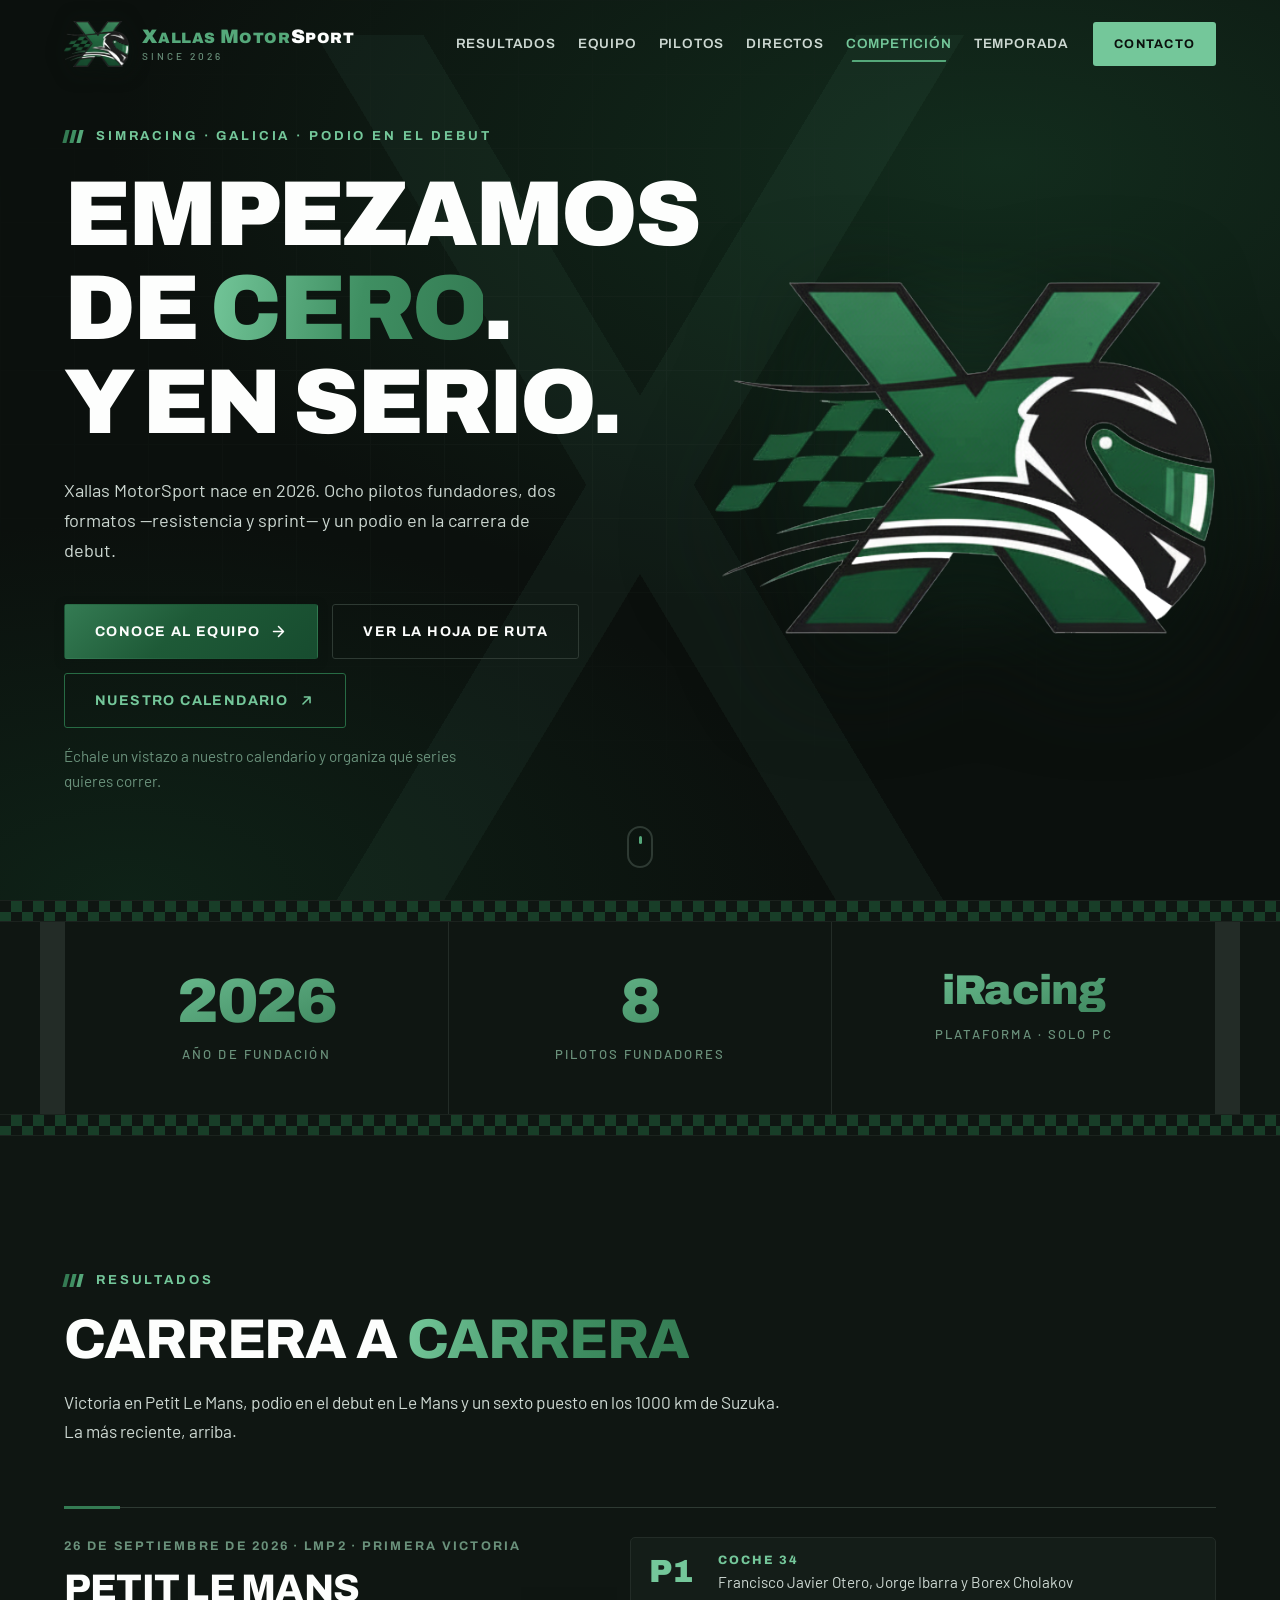
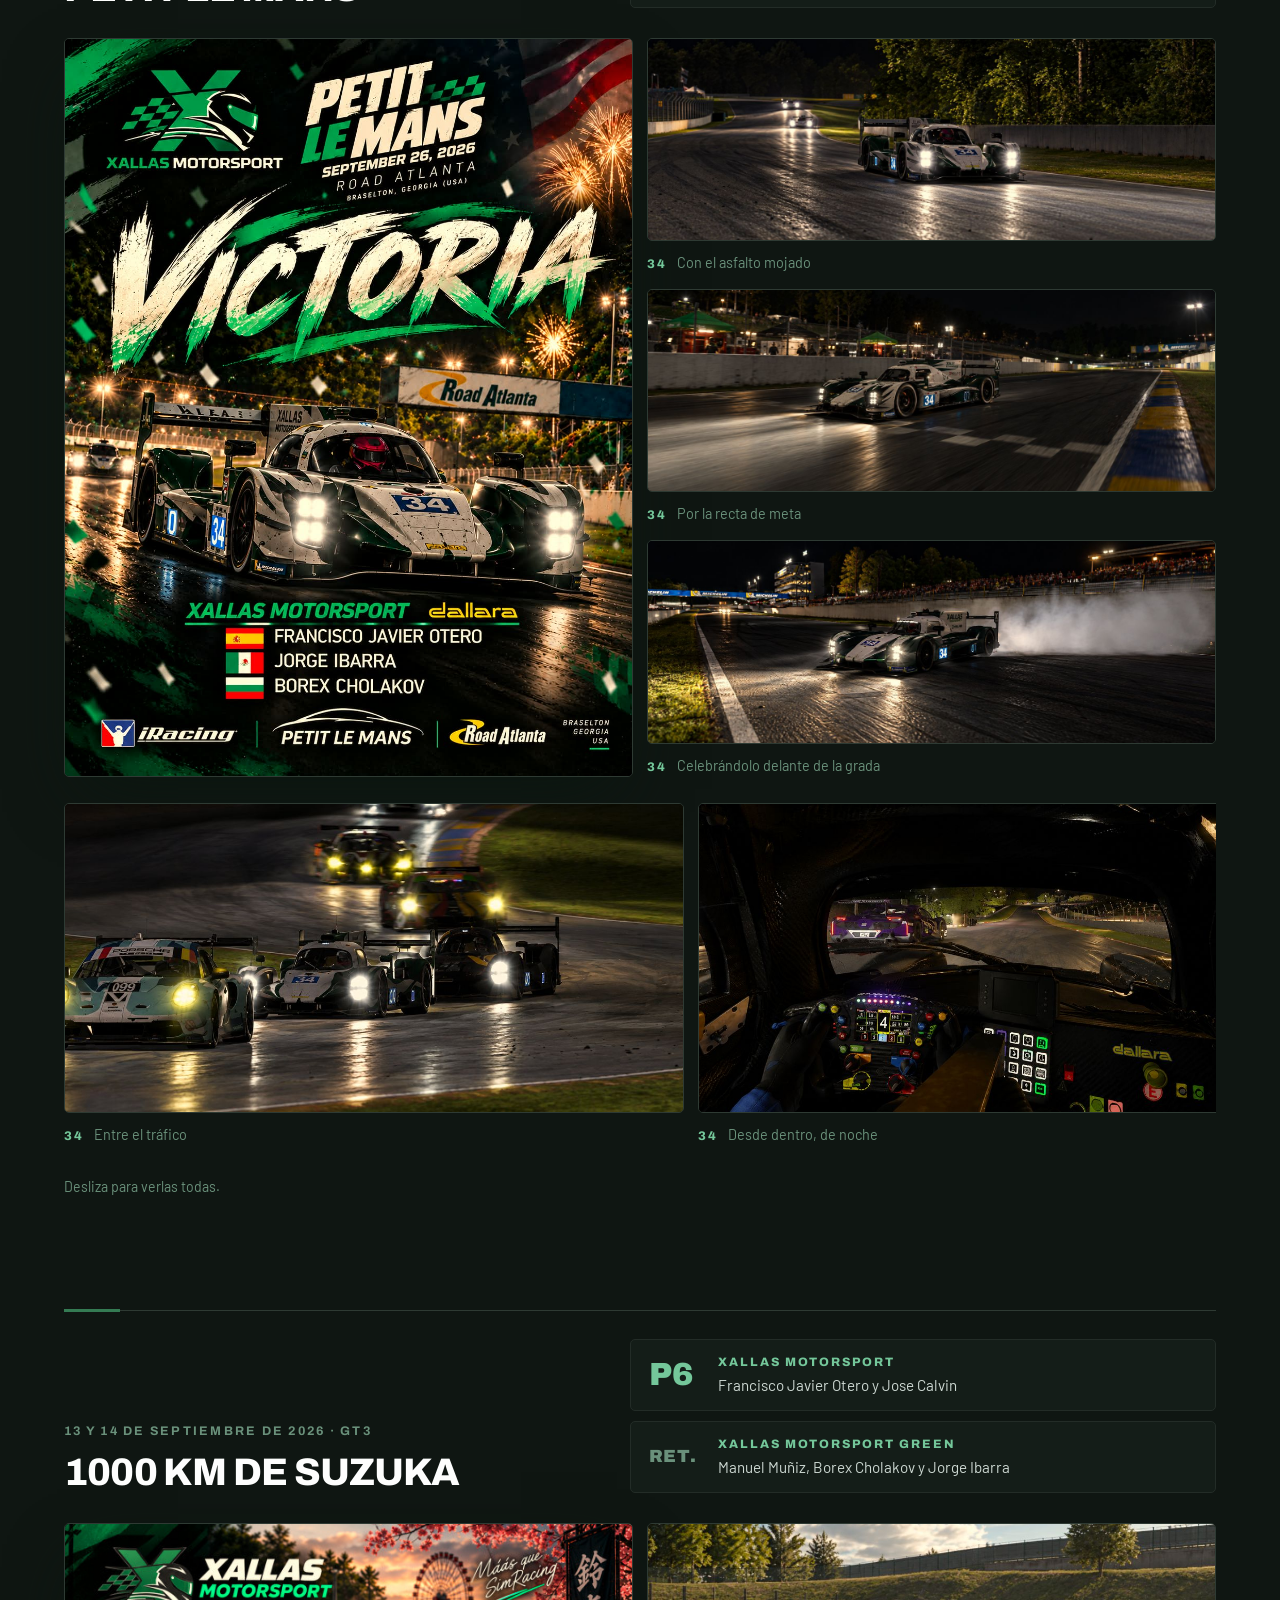
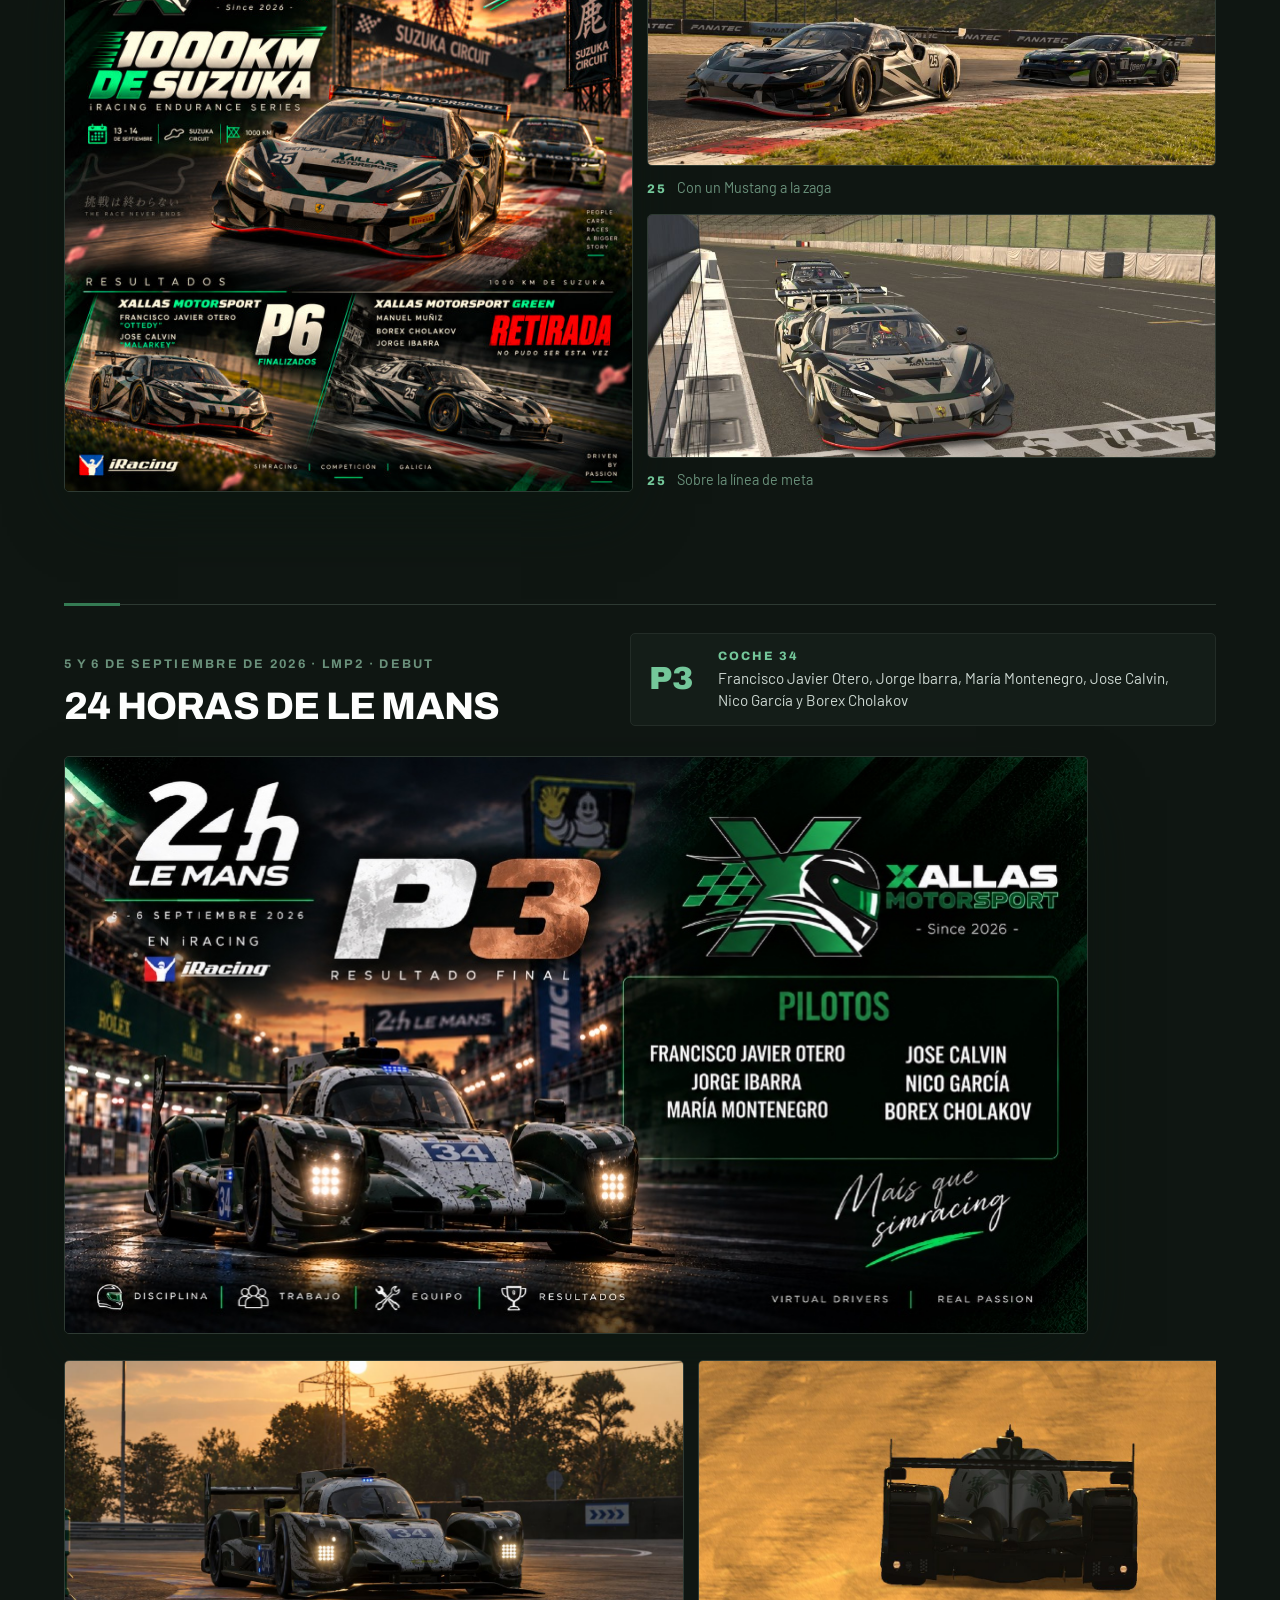
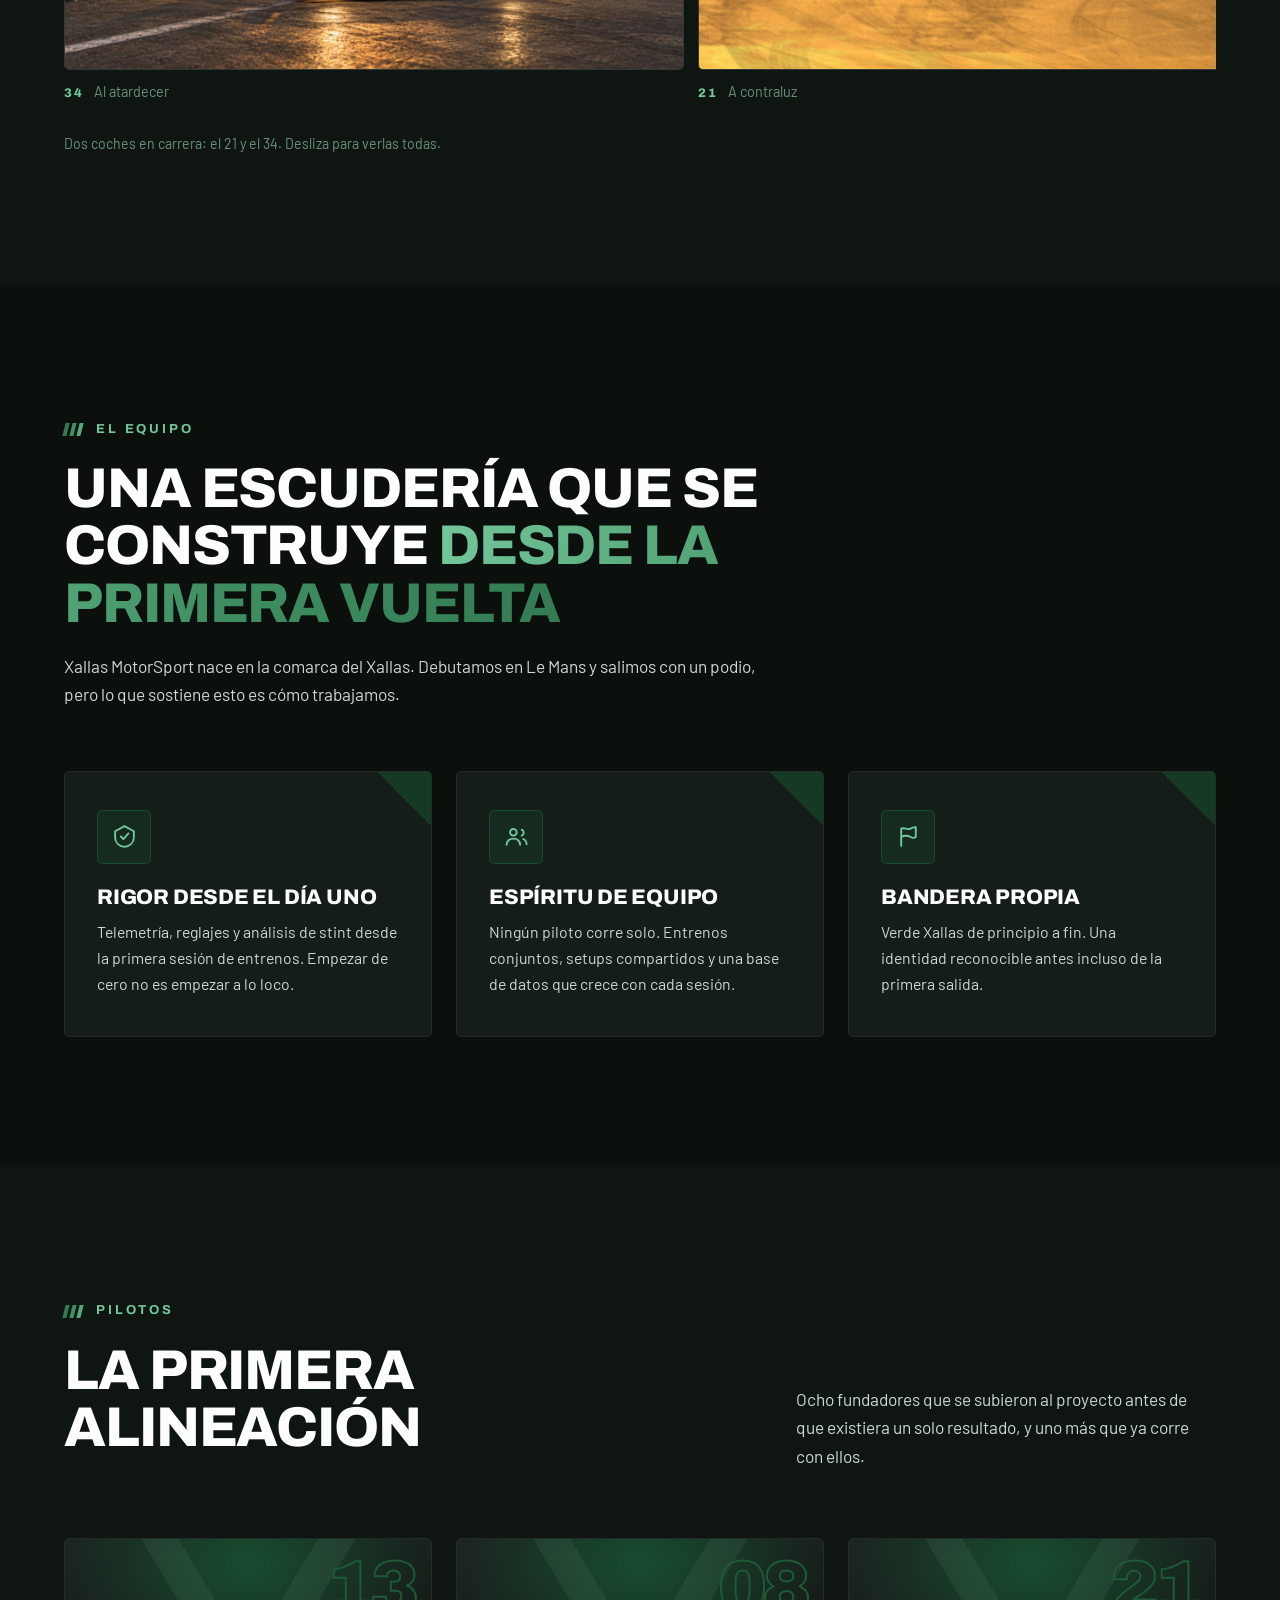
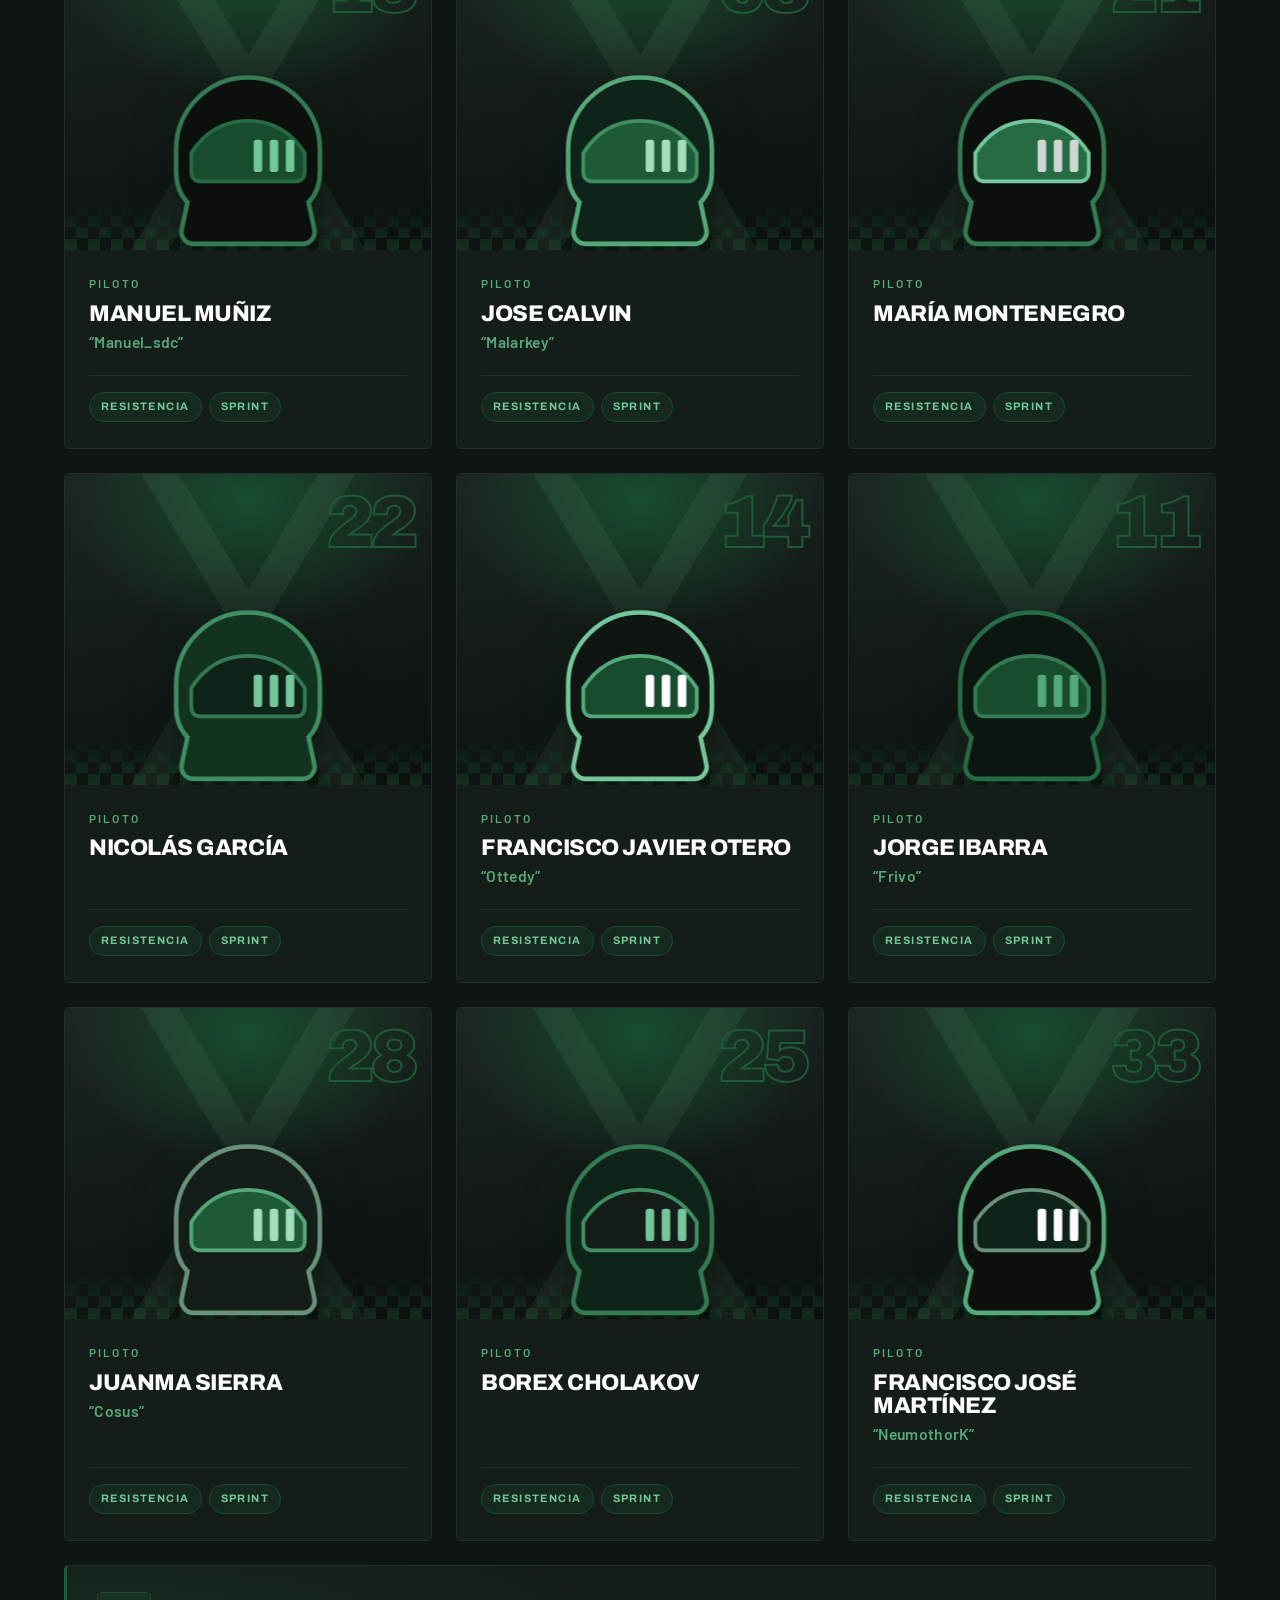
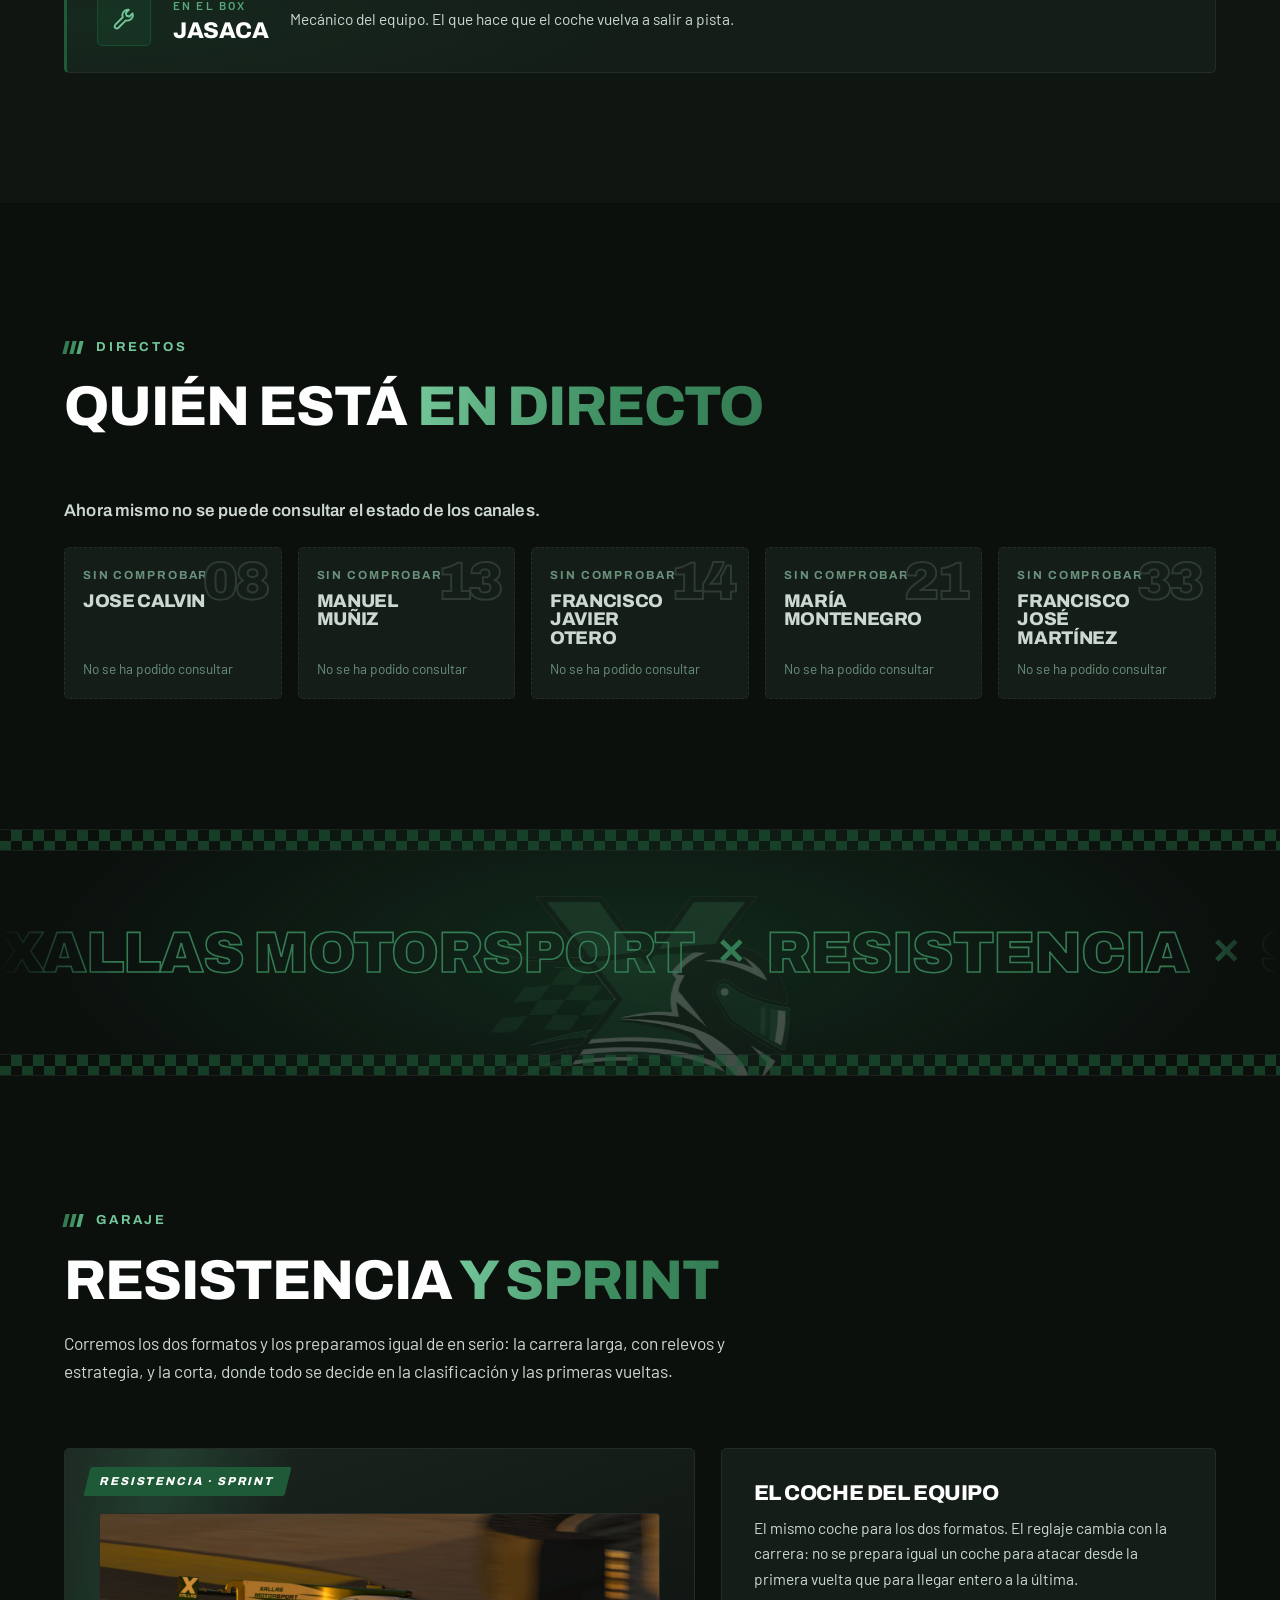
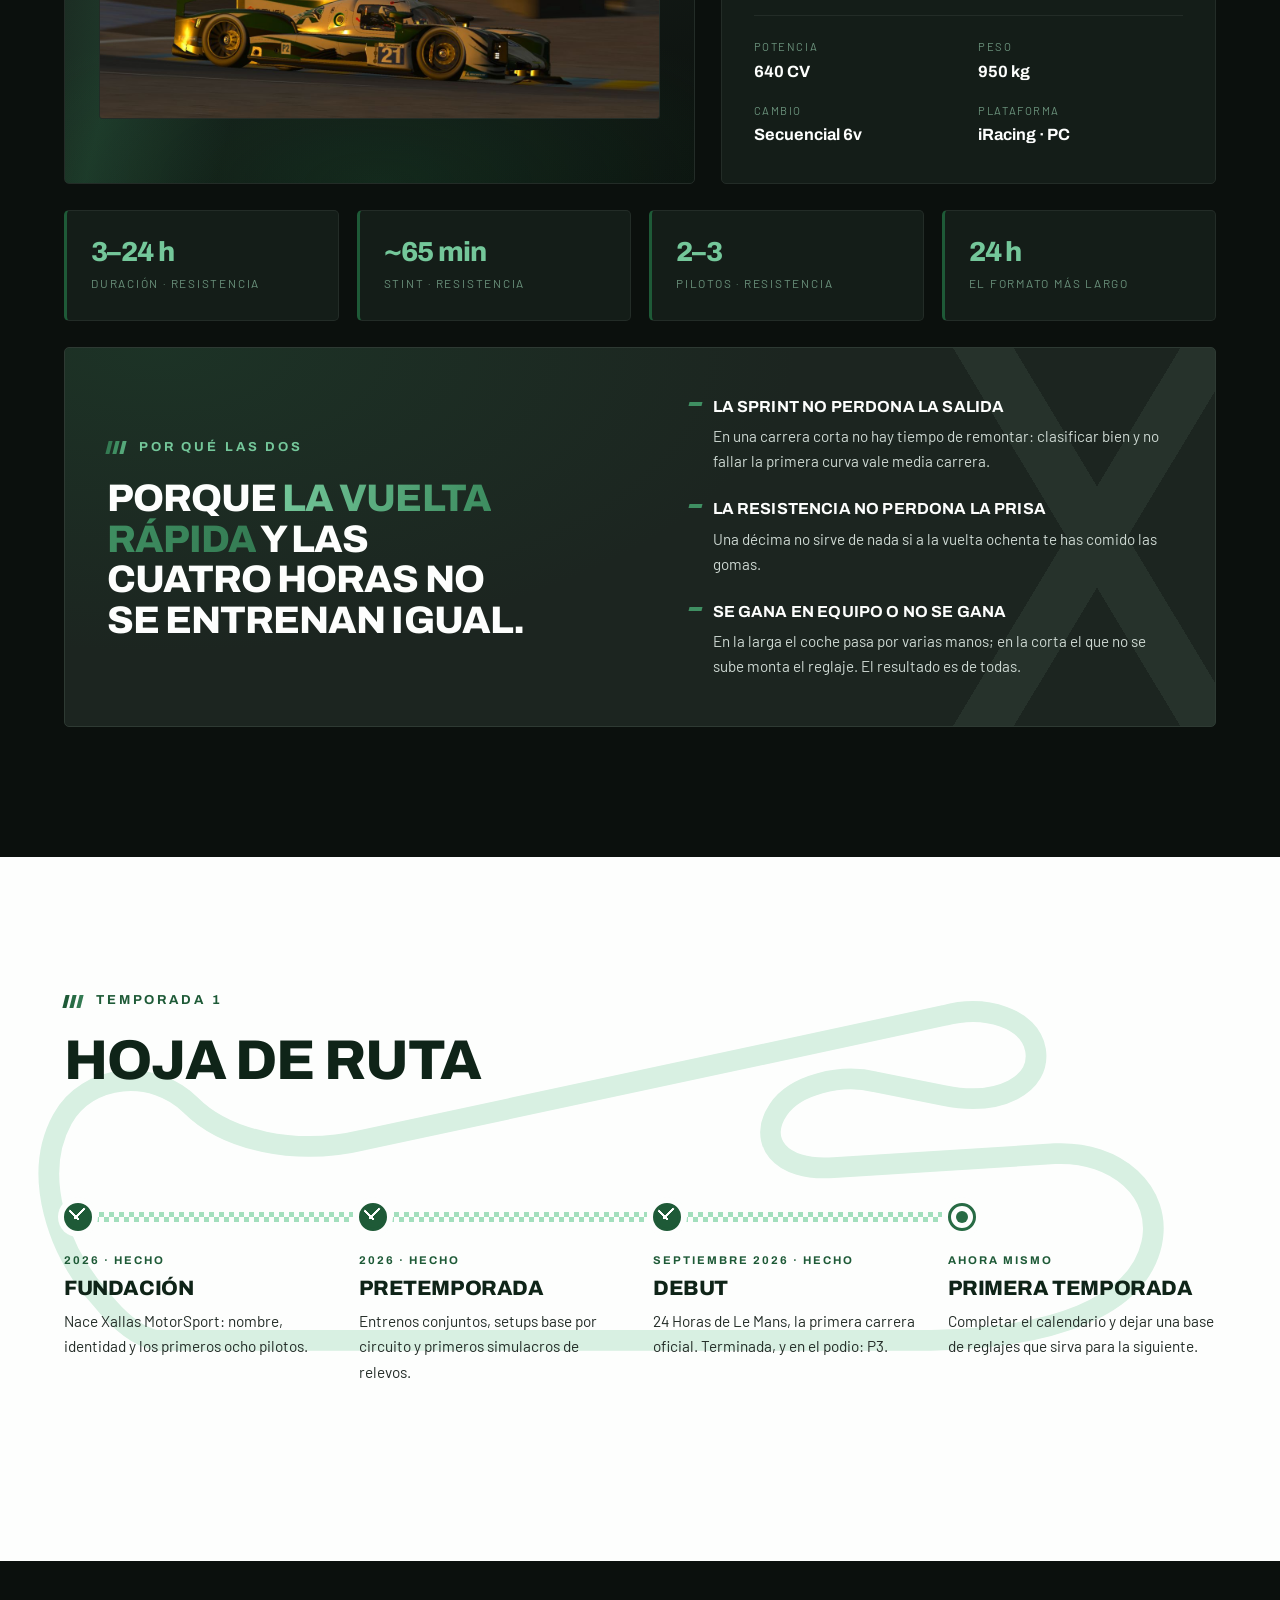
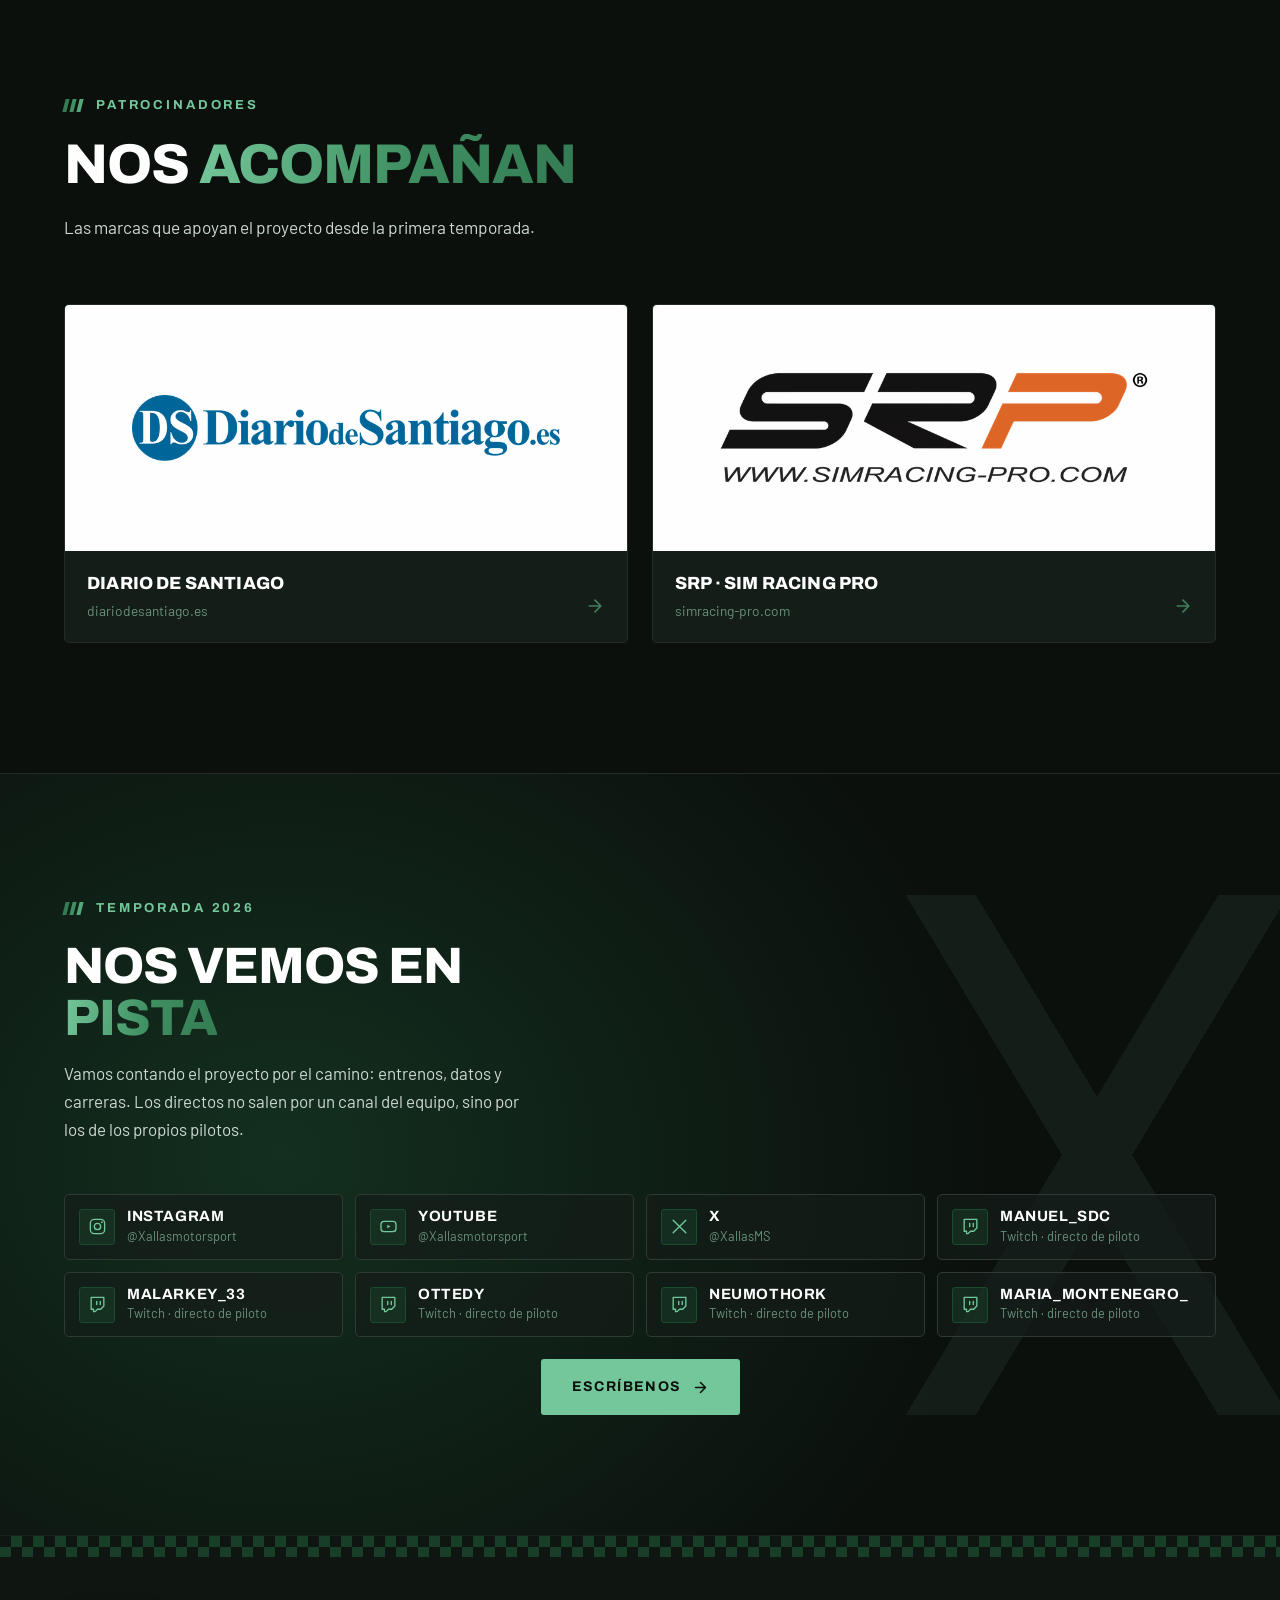
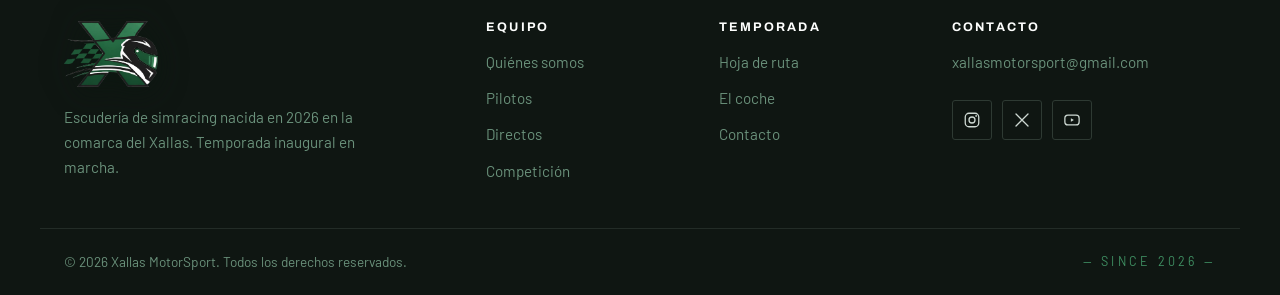
==== index.html @ 9a021018 "Que ningún nombre de canal se corte en «Nos vemos en pista»" ====
<!DOCTYPE html>
<html lang="es">
<head>
<meta charset="UTF-8">
<meta name="viewport" content="width=device-width, initial-scale=1">
<title>Xallas MotorSport | Resistencia y sprint en iRacing</title>
<meta name="description" content="Escudería gallega de simracing en iRacing: carreras de resistencia y sprint. Fundada en 2026, con nueve pilotos y un P3 en las 24 h de Le Mans en su carrera de debut.">
<meta name="theme-color" content="#0B100D">

<link rel="icon" href="assets/img/favicon.ico" sizes="any">
<link rel="icon" href="assets/img/favicon-32.png" type="image/png" sizes="32x32">
<link rel="icon" href="assets/img/favicon-96.png" type="image/png" sizes="96x96">
<link rel="apple-touch-icon" href="assets/img/apple-touch-icon.png">

<!-- El emblema es lo más grande del primer pantallazo: precargarlo adelanta
     el LCP, que cuenta para el posicionamiento. -->
<link rel="preload" as="image" href="assets/img/logo-mark.png" type="image/png" fetchpriority="high">

<!-- Las dos fuentes que se usan de verdad, precargadas. Sin esto el navegador
     no se entera de que existen hasta haber descargado y leído fonts.css: un
     salto de más en el que la página se ve con la tipografía del sistema.
     El 'crossorigin' NO sobra aunque el archivo sea nuestro: las fuentes se
     piden siempre en modo CORS, y sin él la precarga no se aprovecha y el
     archivo acaba descargándose dos veces.
     Solo el rango 'latin': todas las tildes y la eñe del español caben en él
     (U+00E1, U+00F1…), así que 'latin-ext' casi nunca llega a pedirse. -->
<link rel="preload" as="font" type="font/woff2" href="assets/fonts/archivo-600-900-latin.woff2" crossorigin>
<link rel="preload" as="font" type="font/woff2" href="assets/fonts/barlow-400-latin.woff2" crossorigin>

<link rel="manifest" href="site.webmanifest">

<link rel="canonical" href="https://niicogarciiaaa.github.io/xallas-motorsport/">

<!-- Tarjeta al compartir el enlace (Discord, WhatsApp, X…).
     Las rutas de imagen van en ABSOLUTO porque los rastreadores no siempre
     resuelven las relativas. Apuntan a GitHub Pages, que es donde vive la web.
     SI SE COMPRA UN DOMINIO: cambiar aquí las tres URLs (canonical, og:url y
     las dos imágenes) y la del JSON-LD de abajo. Ver BRANDING.md §10. -->
<meta property="og:type" content="website">
<meta property="og:site_name" content="Xallas MotorSport">
<meta property="og:locale" content="es_ES">
<meta property="og:url" content="https://niicogarciiaaa.github.io/xallas-motorsport/">
<meta property="og:title" content="Xallas MotorSport — Resistencia y sprint en iRacing">
<meta property="og:description" content="Escudería gallega de simracing en iRacing: carreras de resistencia y sprint. Fundada en 2026, con nueve pilotos y un P3 en las 24 h de Le Mans en su carrera de debut.">
<meta property="og:image" content="https://niicogarciiaaa.github.io/xallas-motorsport/assets/img/og-card.png">
<meta property="og:image:width" content="1200">
<meta property="og:image:height" content="630">
<meta property="og:image:alt" content="Emblema de Xallas MotorSport sobre fondo verde oscuro">
<meta name="twitter:card" content="summary_large_image">
<meta name="twitter:title" content="Xallas MotorSport — Resistencia y sprint en iRacing">
<meta name="twitter:description" content="Escudería gallega de simracing en iRacing: carreras de resistencia y sprint. Fundada en 2026, con nueve pilotos y un P3 en las 24 h de Le Mans en su carrera de debut.">
<meta name="twitter:image" content="https://niicogarciiaaa.github.io/xallas-motorsport/assets/img/og-card.png">

<script type="application/ld+json">
{
  "@context": "https://schema.org",
  "@type": "SportsTeam",
  "name": "Xallas MotorSport",
  "alternateName": "Xallas MS",
  "sport": "Sim racing",
  "foundingDate": "2026",
  "url": "https://niicogarciiaaa.github.io/xallas-motorsport/",
  "logo": "https://niicogarciiaaa.github.io/xallas-motorsport/assets/img/favicon-512.png",
  "image": "https://niicogarciiaaa.github.io/xallas-motorsport/assets/img/og-card.png",
  "description": "Escudería gallega de simracing en iRacing: carreras de resistencia y sprint. Fundada en 2026, con nueve pilotos y un P3 en las 24 h de Le Mans en su carrera de debut.",
  "areaServed": {
    "@type": "Place",
    "name": "Galicia, España"
  },
  "location": {
    "@type": "Place",
    "address": {
      "@type": "PostalAddress",
      "addressRegion": "Galicia",
      "addressCountry": "ES"
    }
  },
  "knowsAbout": [
    "Carreras de resistencia",
    "Carreras sprint",
    "iRacing",
    "Simracing",
    "Endurance racing",
    "Sprint racing"
  ],
  "email": "xallasmotorsport@gmail.com",
  "sameAs": [
    "https://www.instagram.com/xallasmotorsport/",
    "https://x.com/XallasMS",
    "https://www.youtube.com/@Xallasmotorsport"
  ],
  "numberOfEmployees": {
    "@type": "QuantitativeValue",
    "value": 9
  },
  "member": [
    {
      "@type": "Person",
      "name": "Manuel Muñiz",
      "alternateName": "Manuel_sdc",
      "jobTitle": "Piloto"
    },
    {
      "@type": "Person",
      "name": "Jose Calvin",
      "alternateName": "Malarkey",
      "jobTitle": "Piloto"
    },
    {
      "@type": "Person",
      "name": "María Montenegro",
      "jobTitle": "Piloto"
    },
    {
      "@type": "Person",
      "name": "Nicolás García",
      "jobTitle": "Piloto"
    },
    {
      "@type": "Person",
      "name": "Francisco Javier Otero",
      "alternateName": "Ottedy",
      "jobTitle": "Piloto"
    },
    {
      "@type": "Person",
      "name": "Jorge Ibarra",
      "alternateName": "Frivo",
      "jobTitle": "Piloto"
    },
    {
      "@type": "Person",
      "name": "Juanma Sierra",
      "alternateName": "Cosus",
      "jobTitle": "Piloto"
    },
    {
      "@type": "Person",
      "name": "Borex Cholakov",
      "jobTitle": "Piloto"
    },
    {
      "@type": "Person",
      "name": "Francisco José Martínez",
      "alternateName": "NeumothorK",
      "jobTitle": "Piloto"
    },
    {
      "@type": "Person",
      "name": "Jasaca",
      "jobTitle": "Mecánico"
    }
  ]
}
</script>

<!-- Marca que hay JS: sin él, nada queda oculto por las animaciones de entrada -->
<script>document.documentElement.className += " js";</script>

<link rel="stylesheet" href="assets/css/fonts.css">
<link rel="stylesheet" href="assets/css/styles.css">
</head>
<body>

<a class="skip-link" href="#main">Saltar al contenido</a>

<!-- Casco reutilizable: reproduce el casco del logo (visera con tres barras).
     El contenido de <use> vive en un shadow tree que el CSS del documento no
     puede seleccionar; las custom properties sí lo atraviesan, así que el
     color se controla con variables (ver .driver__silhouette en styles.css) -->
<svg width="0" height="0" aria-hidden="true" focusable="false" style="position:absolute">
  <symbol id="i-helmet" viewBox="0 0 120 120">
    <path d="M60 14c-21 0-38 17-38 38v12c0 6 2 12 6 16l-3 14c-1 4 2 8 6 8h58c4 0 7-4 6-8l-3-14c4-4 6-10 6-16V52c0-21-17-38-38-38Z"
          style="fill:var(--h-shell,#0B100D);stroke:var(--h-stroke,#1E5A37);stroke-width:2.4"/>
    <path d="M30 54c7-11 17-17 30-17s23 6 30 17v10c0 3-2 5-5 5H35c-3 0-5-2-5-5Z"
          style="fill:var(--h-visor,#174C2F);stroke:var(--h-visor-line,#276B44);stroke-width:2"/>
    <g style="fill:var(--h-bars,#3F8F62)">
      <rect x="63" y="47" width="4.5" height="17" rx="1.5"/>
      <rect x="71.5" y="47" width="4.5" height="17" rx="1.5"/>
      <rect x="80" y="47" width="4.5" height="17" rx="1.5"/>
    </g>
  </symbol>
</svg>

<!-- ══════════════════════════════ NAVBAR ══════════════════════════════ -->
<header class="nav" id="nav">
  <div class="progreso" id="progreso" aria-hidden="true"></div>
  <div class="nav__inner">
    <a class="brand" href="#hero" aria-label="Xallas MotorSport — inicio">
      <img class="brand__mark" src="assets/img/logo-mark.png" alt="" width="566" height="398" decoding="async">
      <span class="brand__type">
        <span class="brand__word">
          <b>X</b>allas <b>M</b>otor<i><b>S</b>port</i>
        </span>
        <span class="brand__since">Since 2026</span>
      </span>
    </a>

    <nav class="nav__links" id="navLinks" aria-label="Navegación principal">
      <a href="#resultado">Resultados</a>
      <a href="#equipo">Equipo</a>
      <a href="#pilotos">Pilotos</a>
      <a href="#directos">Directos</a>
      <a href="#competicion">Competición</a>
      <a href="#temporada">Temporada</a>
      <a class="btn btn--sm btn--accent nav__cta" href="#contacto">Contacto</a>
    </nav>

    <button class="nav__toggle" id="navToggle" aria-expanded="false" aria-controls="navLinks" aria-label="Abrir menú">
      <span></span><span></span><span></span>
    </button>
  </div>
  <div class="nav__checker" aria-hidden="true"></div>
</header>

<main id="main">

<!-- ═══════════════════════════════ HERO ═══════════════════════════════ -->
<section class="hero" id="hero">
  <div class="hero__grid-bg" aria-hidden="true"></div>
  <div class="hero__x" data-parallax="-0.16" aria-hidden="true"></div>
  <div class="hero__streaks" aria-hidden="true">
    <span></span><span></span><span></span><span></span><span></span>
  </div>

  <div class="wrap hero__inner">
    <div class="hero__content">
      <p class="eyebrow reveal">
        <span class="eyebrow__bars" aria-hidden="true"><i></i><i></i><i></i></span>
        Simracing · Galicia · Podio en el debut
      </p>

      <h1 class="hero__title reveal">
        <span class="linea"><span>Empezamos</span></span>
        <span class="linea"><span>de <em class="grad">cero</em>.</span></span>
        <span class="linea"><span>Y en serio.</span></span>
      </h1>

      <p class="hero__lead reveal" style="--d:120ms">
        Xallas MotorSport nace en 2026. Ocho pilotos fundadores, dos formatos
        —resistencia y sprint— y un podio en la carrera de debut.
      </p>

      <div class="hero__actions reveal" style="--d:180ms">
        <a class="btn btn--primary" href="#pilotos">
          Conoce al equipo
          <svg viewBox="0 0 24 24" aria-hidden="true"><path d="M5 12h13M12 5l7 7-7 7"/></svg>
        </a>
        <a class="btn btn--ghost" href="#temporada">Ver la hoja de ruta</a>
        <a class="btn btn--outline" href="https://calendarioiracing.com/es/" target="_blank" rel="noopener">
          Nuestro calendario
          <svg viewBox="0 0 24 24" aria-hidden="true"><path d="M7 17 17 7M9 7h8v8"/></svg>
        </a>
      </div>
      <p class="hero__nota reveal" style="--d:220ms">
        Échale un vistazo a nuestro calendario y organiza qué series quieres correr.
      </p>
    </div>

    <div class="hero__emblem reveal" style="--d:100ms" data-parallax="0.11" id="heroEmblema">
      <div class="hero__emblem-glow" aria-hidden="true"></div>
      <img src="assets/img/logo-mark.png" alt="Emblema de Xallas MotorSport, escudería de simracing en iRacing" width="566" height="398" fetchpriority="high">
    </div>
  </div>

  <a class="hero__scroll" href="#equipo" aria-label="Bajar">
    <span></span>
  </a>
</section>

<!-- ══════════════════════════════ CIFRAS ══════════════════════════════ -->
<!-- Datos de arranque; el palmarés, de momento, cabe en una línea: P3 en Le Mans -->
<section class="stats" aria-label="El equipo en cifras">
  <div class="checker-band" aria-hidden="true"></div>
  <div class="wrap stats__grid">
    <div class="stat reveal"><b data-count="2026">0</b><span>Año de fundación</span></div>
    <div class="stat reveal" style="--d:80ms"><b data-count="8">0</b><span>Pilotos fundadores</span></div>
    <div class="stat stat--text reveal" style="--d:160ms"><b>iRacing</b><span>Plataforma · solo PC</span></div>
  </div>
  <div class="checker-band" aria-hidden="true"></div>
</section>

<!-- ═══════════════════════════════ RESULTADOS ════════════════════════ -->
<!-- Una ficha por carrera, la más reciente arriba. Para añadir la siguiente,
     se copia una .carrera entera y se pone la primera.
     Los carteles llevan dentro el resultado y los pilotos, pero en el móvil
     ese texto queda a unos pocos píxeles y no hay quien lo lea. De ahí que
     cada ficha lo repita en texto en su cabecera: la imagen ilustra, no es el
     único sitio donde está el dato.
     El id sigue en singular (#resultado) para no romper enlaces ya
     compartidos. -->
<section class="section section--alt" id="resultado">
  <div class="wrap">
    <div class="section__head">
      <p class="eyebrow reveal">
        <span class="eyebrow__bars" aria-hidden="true"><i></i><i></i><i></i></span>
        Resultados
      </p>
      <h2 class="section__title reveal" style="--d:60ms">Carrera a <span class="grad">carrera</span></h2>
      <p class="section__lead reveal" style="--d:120ms">
        Victoria en Petit Le Mans, podio en el debut en Le Mans y un sexto
        puesto en los 1000 km de Suzuka. La más reciente, arriba.
      </p>
    </div>

    <!-- ── Petit Le Mans ── -->
    <article class="carrera">
      <div class="carrera__cabecera reveal">
        <div>
          <p class="carrera__cuando">26 de septiembre de 2026 · LMP2 · Primera victoria</p>
          <h3 class="carrera__nombre">Petit Le Mans</h3>
        </div>
        <ul class="marcas">
          <li class="marca">
            <b class="marca__pos">P1</b>
            <span class="marca__texto">
              <span class="marca__equipo">Coche 34</span>
              Francisco Javier Otero, Jorge Ibarra y Borex Cholakov
            </span>
          </li>
        </ul>
      </div>

      <!-- El cartel es vertical, así que a su lado caben tres fotos apiladas
           en lugar de dos. Las otras tres van en la tira de debajo. -->
      <div class="mosaico mosaico--tres reveal" style="--d:120ms">
        <img class="mosaico__cartel mosaico__cartel--alto"
             src="assets/img/resultados-petit-le-mans-2026.jpg"
             width="1100" height="1430" loading="lazy" decoding="async"
             alt="Victoria, resultado de Petit Le Mans en iRacing, 26 de septiembre, en Road Atlanta. El LMP2 número 34 de Xallas MotorSport de noche sobre el asfalto mojado, con fuegos artificiales y el arco de Road Atlanta al fondo.">

        <figure class="mosaico__foto">
          <img src="assets/img/petitlemans-34-frontal.jpg" width="1400" height="586" loading="lazy" decoding="async"
               alt="El LMP2 número 34 de Xallas MotorSport de frente, con los faros encendidos, sobre el asfalto mojado de Road Atlanta y dos coches detrás.">
          <figcaption><span class="tira__coche">34</span> Con el asfalto mojado</figcaption>
        </figure>

        <figure class="mosaico__foto">
          <img src="assets/img/petitlemans-34-recta.jpg" width="1400" height="586" loading="lazy" decoding="async"
               alt="El 34 de noche por la recta de meta de Road Atlanta, junto al muro del pit lane y con la pasarela de Michelin al fondo.">
          <figcaption><span class="tira__coche">34</span> Por la recta de meta</figcaption>
        </figure>

        <figure class="mosaico__foto">
          <img src="assets/img/petitlemans-34-trompos.jpg" width="1400" height="587" loading="lazy" decoding="async"
               alt="El 34 haciendo trompos delante de la grada llena de Road Atlanta, de noche, envuelto en el humo de los neumáticos.">
          <figcaption><span class="tira__coche">34</span> Celebrándolo delante de la grada</figcaption>
        </figure>
      </div>

      <div class="tira" role="group" tabindex="0"
           aria-label="Galería de Petit Le Mans 2026, tres fotos más del coche 34">
        <figure class="tira__foto">
          <img src="assets/img/petitlemans-34-trafico.jpg" width="1400" height="586" loading="lazy" decoding="async"
               alt="El 34 entre un Porsche 911 y otro LMP2, abriéndose paso por el tráfico con la pista mojada y de noche.">
          <figcaption><span class="tira__coche">34</span> Entre el tráfico</figcaption>
        </figure>

        <figure class="tira__foto">
          <img src="assets/img/petitlemans-34-cockpit-noche.jpg" width="1400" height="586" loading="lazy" decoding="async"
               alt="Vista desde el cockpit del 34, de noche, detrás de un GT morado en una subida de Road Atlanta.">
          <figcaption><span class="tira__coche">34</span> Desde dentro, de noche</figcaption>
        </figure>

        <figure class="tira__foto">
          <img src="assets/img/petitlemans-34-cockpit-lluvia.jpg" width="1400" height="586" loading="lazy" decoding="async"
               alt="Vista desde el cockpit del 34 con el parabrisas lleno de gotas y el limpia en marcha, siguiendo a otro coche bajo la lluvia.">
          <figcaption><span class="tira__coche">34</span> Desde dentro, con lluvia</figcaption>
        </figure>
      </div>
      <p class="tira__pista">Desliza para verlas todas.</p>
    </article>

    <!-- ── 1000 km de Suzuka ──
         En el cartel los dos coches llevan el 25, así que aquí se distinguen
         por el nombre de la inscripción y no por el dorsal. -->
    <article class="carrera">
      <div class="carrera__cabecera reveal">
        <div>
          <p class="carrera__cuando">13 y 14 de septiembre de 2026 · GT3</p>
          <h3 class="carrera__nombre">1000 km de Suzuka</h3>
        </div>
        <ul class="marcas">
          <li class="marca">
            <b class="marca__pos">P6</b>
            <span class="marca__texto">
              <span class="marca__equipo">Xallas MotorSport</span>
              Francisco Javier Otero y Jose Calvin
            </span>
          </li>
          <li class="marca marca--ret">
            <!-- "Ret." a secas, un lector de pantalla lo deletrea -->
            <b class="marca__pos"><span aria-hidden="true">Ret.</span><span class="sr-only">Retirada</span></b>
            <span class="marca__texto">
              <span class="marca__equipo">Xallas MotorSport Green</span>
              Manuel Muñiz, Borex Cholakov y Jorge Ibarra
            </span>
          </li>
        </ul>
      </div>

      <!-- Cartel a la izquierda y las dos fotos apiladas a la derecha: dos
           fotos 2:1 una encima de otra ocupan casi lo mismo que un cuadrado,
           así que el bloque cierra a escuadra. En el móvil se apila todo. -->
      <div class="mosaico reveal" style="--d:120ms">
        <img class="mosaico__cartel"
             src="assets/img/resultados-suzuka-2026.jpg"
             width="640" height="640" loading="lazy" decoding="async"
             alt="P6 y retirada, resultados de los 1000 km de Suzuka en iRacing, 13 y 14 de septiembre. El Ferrari número 25 de Xallas MotorSport en pista, con la noria y el arco de meta de Suzuka al fondo.">

        <figure class="mosaico__foto">
          <img src="assets/img/suzuka-25-mustang.jpg" width="1024" height="471" loading="lazy" decoding="async"
               alt="El Ferrari número 25 de Xallas MotorSport en Suzuka, junto al piano y con un Mustang detrás, bajo luz de tarde.">
          <figcaption><span class="tira__coche">25</span> Con un Mustang a la zaga</figcaption>
        </figure>

        <figure class="mosaico__foto">
          <img src="assets/img/suzuka-25-meta.jpg" width="1024" height="512" loading="lazy" decoding="async"
               alt="El Ferrari número 25 de Xallas MotorSport sobre la línea de meta de Suzuka, con otro GT3 detrás.">
          <figcaption><span class="tira__coche">25</span> Sobre la línea de meta</figcaption>
        </figure>
      </div>
    </article>

    <!-- ── 24 Horas de Le Mans ── -->
    <article class="carrera">
      <div class="carrera__cabecera reveal">
        <div>
          <p class="carrera__cuando">5 y 6 de septiembre de 2026 · LMP2 · Debut</p>
          <h3 class="carrera__nombre">24 Horas de Le Mans</h3>
        </div>
        <ul class="marcas">
          <li class="marca">
            <b class="marca__pos">P3</b>
            <span class="marca__texto">
              <span class="marca__equipo">Coche 34</span>
              Francisco Javier Otero, Jorge Ibarra, María Montenegro, Jose Calvin,
              Nico García y Borex Cholakov
            </span>
          </li>
        </ul>
      </div>

      <img class="podio reveal" style="--d:120ms"
           src="assets/img/podio-lemans-2026.jpg"
           width="1024" height="577" loading="lazy" decoding="async"
           alt="P3, resultado final de las 24 Horas de Le Mans 2026 en iRacing, 5 y 6 de septiembre. El LMP2 número 34 de Xallas MotorSport, con los faros encendidos, en el pit lane del circuito.">

      <!-- Tira de fotos con anclaje de scroll, sin una línea de JavaScript. Un
           carrusel al uso escondería siete de las ocho detrás de una flecha que
           casi nadie pulsa; aquí la siguiente asoma y se ve que hay más. Se
           maneja con el dedo, el trackpad, la rueda y las flechas del teclado. -->
      <div class="tira" id="tiraLemans" role="group" tabindex="0"
           aria-label="Galería de las 24 Horas de Le Mans 2026, ocho fotos de los dos coches">
        <figure class="tira__foto">
          <img src="assets/img/lemans-34-atardecer.jpg" width="1400" height="790" loading="lazy" decoding="async"
               alt="El LMP2 número 34 de Xallas MotorSport rodando al atardecer, con el sol reflejado en el asfalto.">
          <figcaption><span class="tira__coche">34</span> Al atardecer</figcaption>
        </figure>

        <figure class="tira__foto">
          <img src="assets/img/lemans-21-frontal.jpg" width="1400" height="714" loading="lazy" decoding="async"
               alt="El LMP2 número 21 de frente, recortado contra un cielo naranja de atardecer.">
          <figcaption><span class="tira__coche">21</span> A contraluz</figcaption>
        </figure>

        <figure class="tira__foto">
          <img src="assets/img/lemans-34-pianos.jpg" width="1400" height="712" loading="lazy" decoding="async"
               alt="El 34, sucio de carrera, pisando los pianos junto a otro LMP2 al amanecer.">
          <figcaption><span class="tira__coche">34</span> Sobre los pianos</figcaption>
        </figure>

        <figure class="tira__foto">
          <img src="assets/img/lemans-21-contraluz.jpg" width="1400" height="634" loading="lazy" decoding="async"
               alt="El 21 en pista bajo una luz dorada rasante.">
          <figcaption><span class="tira__coche">21</span> Luz dorada</figcaption>
        </figure>

        <figure class="tira__foto">
          <img src="assets/img/lemans-34-puesta.jpg" width="1400" height="765" loading="lazy" decoding="async"
               alt="Vista trasera del 34 con el sol poniéndose sobre el circuito.">
          <figcaption><span class="tira__coche">34</span> Puesta de sol</figcaption>
        </figure>

        <figure class="tira__foto">
          <img src="assets/img/lemans-21-noche.jpg" width="1400" height="611" loading="lazy" decoding="async"
               alt="El 21 con los faros encendidos durante el tramo nocturno de la carrera.">
          <figcaption><span class="tira__coche">21</span> De noche</figcaption>
        </figure>

        <figure class="tira__foto">
          <img src="assets/img/lemans-34-recta.jpg" width="1400" height="694" loading="lazy" decoding="async"
               alt="El 34 de frente en una recta del circuito, con las luces del trazado al fondo.">
          <figcaption><span class="tira__coche">34</span> En la recta</figcaption>
        </figure>

        <figure class="tira__foto">
          <img src="assets/img/lemans-34-arboles.jpg" width="1400" height="708" loading="lazy" decoding="async"
               alt="El 34 rodando en un tramo arbolado del circuito con luz suave.">
          <figcaption><span class="tira__coche">34</span> Entre los árboles</figcaption>
        </figure>
      </div>
      <p class="tira__pista">Dos coches en carrera: el 21 y el 34. Desliza para verlas todas.</p>
    </article>
  </div>
</section>

<!-- ══════════════════════════════ EQUIPO ══════════════════════════════ -->
<section class="section" id="equipo">
  <div class="wrap">
    <div class="section__head">
      <p class="eyebrow reveal">
        <span class="eyebrow__bars" aria-hidden="true"><i></i><i></i><i></i></span>
        El equipo
      </p>
      <h2 class="section__title reveal" style="--d:60ms">
        Una escudería que se construye <span class="grad">desde la primera vuelta</span>
      </h2>
      <p class="section__lead reveal" style="--d:120ms">
        Xallas MotorSport nace en la comarca del Xallas. Debutamos en Le Mans y
        salimos con un podio, pero lo que sostiene esto es cómo trabajamos.
      </p>
    </div>

    <div class="pillars">
      <article class="pillar reveal">
        <div class="pillar__icon" aria-hidden="true">
          <svg viewBox="0 0 24 24"><path d="M12 2 3 7v6c0 5 3.8 8.4 9 9 5.2-.6 9-4 9-9V7l-9-5Z"/><path d="m8.5 12 2.4 2.5L15.8 9"/></svg>
        </div>
        <h3>Rigor desde el día uno</h3>
        <p>Telemetría, reglajes y análisis de stint desde la primera sesión de entrenos. Empezar de cero no es empezar a lo loco.</p>
      </article>

      <article class="pillar reveal" style="--d:80ms">
        <div class="pillar__icon" aria-hidden="true">
          <svg viewBox="0 0 24 24"><circle cx="9" cy="8" r="3.2"/><path d="M2.5 20c0-3.6 2.9-6 6.5-6s6.5 2.4 6.5 6"/><path d="M17 5.5a3 3 0 0 1 0 5.6M18.5 14.4c2 .9 3.2 2.6 3.2 5.1"/></svg>
        </div>
        <h3>Espíritu de equipo</h3>
        <p>Ningún piloto corre solo. Entrenos conjuntos, setups compartidos y una base de datos que crece con cada sesión.</p>
      </article>

      <article class="pillar reveal" style="--d:160ms">
        <div class="pillar__icon" aria-hidden="true">
          <svg viewBox="0 0 24 24"><path d="M5 21V4.5C8 2.8 11 6.2 14 4.5s5-1.4 5-1.4v9.4s-2 1.7-5 0-6-1.7-9 0"/></svg>
        </div>
        <h3>Bandera propia</h3>
        <p>Verde Xallas de principio a fin. Una identidad reconocible antes incluso de la primera salida.</p>
      </article>
    </div>
  </div>
</section>

<!-- ═════════════════════════════ PILOTOS ══════════════════════════════ -->
<!-- Los nueve pilotos y sus dorsales son los definitivos (los ocho fundadores
     y el 33, que se sumó después).
     Si se abre una plaza nueva, basta con añadir la clase .driver--tbd a la
     tarjeta para que se vea claramente como pendiente. Para añadir foto, sustituir el bloque .driver__photo por una
     <img> manteniendo la misma proporción. -->
<section class="section section--alt" id="pilotos">
  <div class="wrap">
    <div class="section__head section__head--row">
      <div>
        <p class="eyebrow reveal">
          <span class="eyebrow__bars" aria-hidden="true"><i></i><i></i><i></i></span>
          Pilotos
        </p>
        <h2 class="section__title reveal" style="--d:60ms">La primera alineación</h2>
      </div>
      <p class="section__lead reveal" style="--d:120ms">
        Ocho fundadores que se subieron al proyecto antes de que existiera un solo
        resultado, y uno más que ya corre con ellos.
      </p>
    </div>

    <div class="drivers">
      <article class="driver reveal">
        <div class="driver__photo">
          <span class="driver__num" aria-hidden="true">13</span>
          <div class="driver__checker" aria-hidden="true"></div>
          <svg class="driver__silhouette" viewBox="0 0 120 120" aria-hidden="true"><use href="#i-helmet"/></svg>
        </div>
        <div class="driver__body">
          <p class="driver__role">Piloto</p>
          <h3 class="driver__name">Manuel Muñiz</h3>
          <p class="driver__alias">“Manuel_sdc”</p>
          <ul class="driver__tags"><li>Resistencia</li><li>Sprint</li></ul>
        </div>
      </article>

      <article class="driver reveal" style="--d:60ms">
        <div class="driver__photo">
          <span class="driver__num" aria-hidden="true">08</span>
          <div class="driver__checker" aria-hidden="true"></div>
          <svg class="driver__silhouette" viewBox="0 0 120 120" aria-hidden="true"><use href="#i-helmet"/></svg>
        </div>
        <div class="driver__body">
          <p class="driver__role">Piloto</p>
          <h3 class="driver__name">Jose Calvin</h3>
          <p class="driver__alias">“Malarkey”</p>
          <ul class="driver__tags"><li>Resistencia</li><li>Sprint</li></ul>
        </div>
      </article>

      <article class="driver reveal" style="--d:120ms">
        <div class="driver__photo">
          <span class="driver__num" aria-hidden="true">21</span>
          <div class="driver__checker" aria-hidden="true"></div>
          <svg class="driver__silhouette" viewBox="0 0 120 120" aria-hidden="true"><use href="#i-helmet"/></svg>
        </div>
        <div class="driver__body">
          <p class="driver__role">Piloto</p>
          <h3 class="driver__name">María Montenegro</h3>
          <ul class="driver__tags"><li>Resistencia</li><li>Sprint</li></ul>
        </div>
      </article>

      <article class="driver reveal">
        <div class="driver__photo">
          <span class="driver__num" aria-hidden="true">22</span>
          <div class="driver__checker" aria-hidden="true"></div>
          <svg class="driver__silhouette" viewBox="0 0 120 120" aria-hidden="true"><use href="#i-helmet"/></svg>
        </div>
        <div class="driver__body">
          <p class="driver__role">Piloto</p>
          <h3 class="driver__name">Nicolás García</h3>
          <ul class="driver__tags"><li>Resistencia</li><li>Sprint</li></ul>
        </div>
      </article>

      <article class="driver reveal" style="--d:60ms">
        <div class="driver__photo">
          <span class="driver__num" aria-hidden="true">14</span>
          <div class="driver__checker" aria-hidden="true"></div>
          <svg class="driver__silhouette" viewBox="0 0 120 120" aria-hidden="true"><use href="#i-helmet"/></svg>
        </div>
        <div class="driver__body">
          <p class="driver__role">Piloto</p>
          <h3 class="driver__name">Francisco Javier Otero</h3>
          <p class="driver__alias">“Ottedy”</p>
          <ul class="driver__tags"><li>Resistencia</li><li>Sprint</li></ul>
        </div>
      </article>

      <article class="driver reveal" style="--d:120ms">
        <div class="driver__photo">
          <span class="driver__num" aria-hidden="true">11</span>
          <div class="driver__checker" aria-hidden="true"></div>
          <svg class="driver__silhouette" viewBox="0 0 120 120" aria-hidden="true"><use href="#i-helmet"/></svg>
        </div>
        <div class="driver__body">
          <p class="driver__role">Piloto</p>
          <h3 class="driver__name">Jorge Ibarra</h3>
          <p class="driver__alias">“Frivo”</p>
          <ul class="driver__tags"><li>Resistencia</li><li>Sprint</li></ul>
        </div>
      </article>

      <article class="driver reveal">
        <div class="driver__photo">
          <span class="driver__num" aria-hidden="true">28</span>
          <div class="driver__checker" aria-hidden="true"></div>
          <svg class="driver__silhouette" viewBox="0 0 120 120" aria-hidden="true"><use href="#i-helmet"/></svg>
        </div>
        <div class="driver__body">
          <p class="driver__role">Piloto</p>
          <h3 class="driver__name">Juanma Sierra</h3>
          <p class="driver__alias">“Cosus”</p>
          <ul class="driver__tags"><li>Resistencia</li><li>Sprint</li></ul>
        </div>
      </article>

      <article class="driver reveal" style="--d:60ms">
        <div class="driver__photo">
          <span class="driver__num" aria-hidden="true">25</span>
          <div class="driver__checker" aria-hidden="true"></div>
          <svg class="driver__silhouette" viewBox="0 0 120 120" aria-hidden="true"><use href="#i-helmet"/></svg>
        </div>
        <div class="driver__body">
          <p class="driver__role">Piloto</p>
          <h3 class="driver__name">Borex Cholakov</h3>
          <ul class="driver__tags"><li>Resistencia</li><li>Sprint</li></ul>
        </div>
      </article>

      <article class="driver reveal" style="--d:120ms">
        <div class="driver__photo">
          <span class="driver__num" aria-hidden="true">33</span>
          <div class="driver__checker" aria-hidden="true"></div>
          <svg class="driver__silhouette" viewBox="0 0 120 120" aria-hidden="true"><use href="#i-helmet"/></svg>
        </div>
        <div class="driver__body">
          <p class="driver__role">Piloto</p>
          <h3 class="driver__name">Francisco José Martínez</h3>
          <p class="driver__alias">“NeumothorK”</p>
          <ul class="driver__tags"><li>Resistencia</li><li>Sprint</li></ul>
        </div>
      </article>

    </div>

    <!-- El box: no son pilotos, así que no van en la rejilla de arriba -->
    <div class="crew reveal">
      <div class="crew__icono" aria-hidden="true">
        <svg viewBox="0 0 24 24"><path d="M15.5 3.5a5 5 0 0 0-4.6 6.9L3.8 17.5a2 2 0 0 0 2.8 2.8l7.1-7.1a5 5 0 0 0 6.2-6.4l-2.9 2.9-2.6-.7-.7-2.6 2.8-2.9Z"/></svg>
      </div>
      <div class="crew__texto">
        <p class="crew__rol">En el box</p>
        <h3 class="crew__nombre">Jasaca</h3>
      </div>
      <p class="crew__desc">Mecánico del equipo. El que hace que el coche vuelva a salir a pista.</p>
    </div>
  </div>
</section>

<!-- ═════════════════════════════ DIRECTOS ═════════════════════════════ -->
<!-- El envoltorio es lo único que vive aquí; las tarjetas las pinta
     assets/js/directos.js, que es también donde se configuran los nombres de
     canal (array CANALES). Sin JS la sección se repliega: el estado en vivo no
     se puede resolver en una web estática, así que se dice, no se finge. -->
<section class="section" id="directos">
  <div class="wrap">
    <div class="section__head">
      <p class="eyebrow reveal">
        <span class="eyebrow__bars" aria-hidden="true"><i></i><i></i><i></i></span>
        Directos
      </p>
      <h2 class="section__title reveal" style="--d:60ms">Quién está <span class="grad">en directo</span></h2>
    </div>

    <p class="directos__resumen reveal" id="directosResumen" role="status" style="--d:120ms">
      Comprobando los canales…
    </p>

    <!-- Reproductor y canales van juntos: en pantalla ancha se ponen uno al
         lado del otro, y si no hay nadie emitiendo el JS quita la clase y los
         canales recuperan todo el ancho. -->
    <div class="directos__cuerpo" id="directosCuerpo">

    <!-- Un solo reproductor para todos: las tarjetas de al lado lo van
         cambiando. El iframe no se crea hasta que la sección entra en pantalla. -->
    <div class="directos__player" id="directosPlayer" hidden>
      <div class="directos__marco" id="directosMarco"></div>
      <p class="directos__barra">
        <span id="directosViendo"></span>
        <a id="directosTwitch" href="https://www.twitch.tv/" target="_blank" rel="noopener">Abrir en Twitch</a>
      </p>
    </div>

    <div class="directos" id="directosLista" data-estado="cargando">
      <div class="canal canal--esqueleto" aria-hidden="true"></div>
      <div class="canal canal--esqueleto" aria-hidden="true"></div>
      <div class="canal canal--esqueleto" aria-hidden="true"></div>
    </div>

    </div><!-- /.directos__cuerpo -->

    <noscript>
      <p class="directos__resumen">
        Saber quién está emitiendo requiere JavaScript. Los canales del equipo
        están en Twitch.
      </p>
    </noscript>
  </div>
</section>

<!-- ═══════════════════════════ BANDA DE MARCA ═════════════════════════ -->
<!-- Decorativa: rompe la sucesión de bloques oscuros. Va oculta a lectores de
     pantalla porque no aporta información, solo respiro visual. -->
<section class="band" aria-hidden="true">
  <div class="checker-band"></div>
  <div class="band__inner">
    <img class="band__mark" src="assets/img/logo-mark.png" alt="" width="566" height="398" loading="lazy" data-parallax="-0.09">
    <div class="marquee">
      <div class="marquee__track">
        <span>Xallas MotorSport <i>✕</i> Resistencia <i>✕</i> Sprint <i>✕</i> iRacing <i>✕</i> Since 2026 <i>✕</i></span>
        <span>Xallas MotorSport <i>✕</i> Resistencia <i>✕</i> Sprint <i>✕</i> iRacing <i>✕</i> Since 2026 <i>✕</i></span>
      </div>
    </div>
  </div>
  <div class="checker-band"></div>
</section>

<!-- ═════════════════════════════ COMPETICIÓN ══════════════════════════ -->
<!-- DATOS DE EJEMPLO: ajustar coche, ficha técnica y duraciones a lo real -->
<!-- El id era #resistencia y el rótulo del menú, "Resistencia". Cambiados a
     competición porque el equipo corre los dos formatos, no solo el largo. -->
<section class="section" id="competicion">
  <div class="wrap">
    <div class="section__head">
      <p class="eyebrow reveal">
        <span class="eyebrow__bars" aria-hidden="true"><i></i><i></i><i></i></span>
        Garaje
      </p>
      <h2 class="section__title reveal" style="--d:60ms">Resistencia <span class="grad">y sprint</span></h2>
      <p class="section__lead reveal" style="--d:120ms">
        Corremos los dos formatos y los preparamos igual de en serio: la carrera
        larga, con relevos y estrategia, y la corta, donde todo se decide en la
        clasificación y las primeras vueltas.
      </p>
    </div>

    <div class="endurance">
      <div class="endurance__visual reveal">
        <div class="car__stripe" aria-hidden="true"></div>
        <span class="car__badge">Resistencia · Sprint</span>
        <!-- Foto real de Le Mans 2026, en lugar del render de concepto que
             había antes: aquel llevaba el dorsal 26, que no ha corrido nunca.
             width/height son los del archivo: reservan el hueco antes de que la
             imagen llegue y evitan el salto de maquetación. Va en lazy porque
             queda muy por debajo del pliegue. -->
        <img class="car__foto" src="assets/img/coche-21-lateral.jpg"
             alt="El LMP2 número 21 de Xallas MotorSport de perfil, en verde y blanco, rodando en Le Mans con luz dorada."
             width="1400" height="510" loading="lazy" decoding="async">
      </div>

      <div class="endurance__body reveal" style="--d:100ms">
        <h3>El coche del equipo</h3>
        <p class="endurance__desc">
          El mismo coche para los dos formatos. El reglaje cambia con la
          carrera: no se prepara igual un coche para atacar desde la primera
          vuelta que para llegar entero a la última.
        </p>
        <dl class="spec">
          <div><dt>Potencia</dt><dd>640 CV</dd></div>
          <div><dt>Peso</dt><dd>950 kg</dd></div>
          <div><dt>Cambio</dt><dd>Secuencial 6v</dd></div>
          <div><dt>Plataforma</dt><dd>iRacing · PC</dd></div>
        </dl>
      </div>
    </div>

    <!-- PENDIENTE: estas cuatro cifras son todas de resistencia, así que van
         etiquetadas como tales para no dar a entender que valen para las dos.
         Faltan las equivalentes de sprint (duración y formato de carrera); en
         cuanto las paséis, esto pasa a dos columnas, una por formato.
         El número de pilotos sigue diciendo 2-3, pero en Le Mans fueron seis:
         confirmad si esa es la norma o fue por ser una de 24 h.
         La de 24 h no se etiqueta como "la más larga nuestra" sino como el
         formato más largo que hay: por encima no existe nada, así que el mérito
         es haberlo corrido, no haberlo superado. -->
    <div class="facts">
      <div class="fact reveal"><b>3&ndash;24 h</b><span>Duración · resistencia</span></div>
      <div class="fact reveal" style="--d:80ms"><b>~65 min</b><span>Stint · resistencia</span></div>
      <div class="fact reveal" style="--d:160ms"><b>2&ndash;3</b><span>Pilotos · resistencia</span></div>
      <div class="fact reveal" style="--d:240ms"><b>24 h</b><span>El formato más largo</span></div>
    </div>

    <!-- Por qué los dos formatos. Texto de opinión del equipo: cambiadlo con
         libertad, pero sin prometer resultados que aún no existen.
         Antes esto era "por qué resistencia" y los tres puntos estaban escritos
         en contra del sprint; ahora cada formato aporta lo suyo. -->
    <div class="why">
      <div class="why__x" aria-hidden="true"></div>

      <div class="why__lead reveal">
        <p class="eyebrow">
          <span class="eyebrow__bars" aria-hidden="true"><i></i><i></i><i></i></span>
          Por qué las dos
        </p>
        <p class="why__statement">
          Porque <span class="grad">la vuelta rápida</span> y las cuatro horas
          no se entrenan igual.
        </p>
      </div>

      <ul class="why__points reveal" style="--d:100ms">
        <li>
          <b>La sprint no perdona la salida</b>
          En una carrera corta no hay tiempo de remontar: clasificar bien y no
          fallar la primera curva vale media carrera.
        </li>
        <li>
          <b>La resistencia no perdona la prisa</b>
          Una décima no sirve de nada si a la vuelta ochenta te has comido las gomas.
        </li>
        <li>
          <b>Se gana en equipo o no se gana</b>
          En la larga el coche pasa por varias manos; en la corta el que no se
          sube monta el reglaje. El resultado es de todas.
        </li>
      </ul>
    </div>
  </div>
</section>

<!-- ════════════════════════ TEMPORADA / HOJA DE RUTA ══════════════════ -->
<!-- Banda clara: recrea el lienzo blanco del propio logo (plan impreso).
     AJUSTAR: fechas y estado de cada hito (data-state: done | now | next) -->
<section class="section section--paper" id="temporada">
  <!-- El trazado, ahora de fondo: se dibuja conforme se baja por la sección.
       Es genérico, no representa ningún circuito real. -->
  <div class="track" aria-hidden="true">
    <svg viewBox="0 0 1000 340" preserveAspectRatio="xMidYMid meet">
      <path class="track__base" d="M150 265 L700 265 C800 265 860 240 870 195 C878 158 845 128 800 130 L640 140 C600 143 585 120 600 98 C612 80 645 72 670 78 L720 88 C760 96 790 80 786 55 C782 32 750 22 720 30 L300 120 C250 132 200 120 175 95 C148 68 100 72 82 105 C60 145 78 200 110 235 C122 250 135 262 150 265 Z"/>
      <path class="track__linea" d="M150 265 L700 265 C800 265 860 240 870 195 C878 158 845 128 800 130 L640 140 C600 143 585 120 600 98 C612 80 645 72 670 78 L720 88 C760 96 790 80 786 55 C782 32 750 22 720 30 L300 120 C250 132 200 120 175 95 C148 68 100 72 82 105 C60 145 78 200 110 235 C122 250 135 262 150 265 Z"/>
    </svg>
  </div>

  <div class="wrap section--paper__contenido">
    <div class="section__head">
      <p class="eyebrow eyebrow--dark reveal">
        <span class="eyebrow__bars" aria-hidden="true"><i></i><i></i><i></i></span>
        Temporada 1
      </p>
      <h2 class="section__title reveal" style="--d:60ms">Hoja de ruta</h2>
      <p class="section__lead reveal" style="--d:120ms">
        Dónde estamos y qué viene. Esta página se actualizará a medida que
        vayamos tachando hitos.
      </p>
    </div>

    <ol class="roadmap">
      <li class="step reveal" data-state="done">
        <div class="step__marker" aria-hidden="true"></div>
        <p class="step__when">2026 · Hecho</p>
        <h3 class="step__title">Fundación</h3>
        <p class="step__text">Nace Xallas MotorSport: nombre, identidad y los primeros ocho pilotos.</p>
      </li>

      <li class="step reveal" style="--d:80ms" data-state="done">
        <div class="step__marker" aria-hidden="true"></div>
        <p class="step__when">2026 · Hecho</p>
        <h3 class="step__title">Pretemporada</h3>
        <p class="step__text">Entrenos conjuntos, setups base por circuito y primeros simulacros de relevos.</p>
      </li>

      <li class="step reveal" style="--d:160ms" data-state="done">
        <div class="step__marker" aria-hidden="true"></div>
        <p class="step__when">Septiembre 2026 · Hecho</p>
        <h3 class="step__title">Debut</h3>
        <p class="step__text">24 Horas de Le Mans, la primera carrera oficial. Terminada, y en el podio: P3.</p>
      </li>

      <li class="step reveal" style="--d:240ms" data-state="now">
        <div class="step__marker" aria-hidden="true"></div>
        <p class="step__when">Ahora mismo</p>
        <h3 class="step__title">Primera temporada</h3>
        <p class="step__text">Completar el calendario y dejar una base de reglajes que sirva para la siguiente.</p>
      </li>
    </ol>

  </div>
</section>

<!-- ══════════════════════════ PATROCINADORES ═════════════════════════ -->
<!-- Los logos van tal cual, sobre placa clara: así cada marca se ve con sus
     colores de siempre aunque la web sea oscura. Para añadir otro, copiar un
     .sponsor y cambiar enlace, imagen y textos. -->
<section class="section" id="patrocinadores">
  <div class="wrap">
    <div class="section__head">
      <p class="eyebrow reveal">
        <span class="eyebrow__bars" aria-hidden="true"><i></i><i></i><i></i></span>
        Patrocinadores
      </p>
      <h2 class="section__title reveal" style="--d:60ms">Nos <span class="grad">acompañan</span></h2>
      <p class="section__lead reveal" style="--d:120ms">
        Las marcas que apoyan el proyecto desde la primera temporada.
      </p>
    </div>

    <div class="sponsors reveal" style="--d:160ms">
      <a class="sponsor" href="https://www.diariodesantiago.es/" target="_blank" rel="noopener">
        <span class="sponsor__logo">
          <img src="assets/img/patrocinador-diario-de-santiago.png" width="720" height="111" alt="Diario de Santiago" loading="lazy" decoding="async">
        </span>
        <span class="sponsor__texto">
          <b>Diario de Santiago</b>
          <small>diariodesantiago.es</small>
        </span>
        <svg class="sponsor__go" viewBox="0 0 24 24" aria-hidden="true"><path d="M5 12h13M12 5l7 7-7 7"/></svg>
      </a>

      <a class="sponsor" href="https://www.simracing-pro.com/" target="_blank" rel="noopener">
        <span class="sponsor__logo">
          <img src="assets/img/patrocinador-srp.png" width="720" height="187" alt="SRP · Sim Racing Pro" loading="lazy" decoding="async">
        </span>
        <span class="sponsor__texto">
          <b>SRP · Sim Racing Pro</b>
          <small>simracing-pro.com</small>
        </span>
        <svg class="sponsor__go" viewBox="0 0 24 24" aria-hidden="true"><path d="M5 12h13M12 5l7 7-7 7"/></svg>
      </a>
    </div>
  </div>
</section>

<!-- ═════════════════════════════ CONTACTO ═════════════════════════════ -->
<section class="cta" id="contacto">
  <div class="cta__x" aria-hidden="true"></div>
  <div class="wrap cta__inner">
    <div class="reveal">
      <p class="eyebrow">
        <span class="eyebrow__bars" aria-hidden="true"><i></i><i></i><i></i></span>
        Temporada 2026
      </p>
      <h2 class="cta__title">Nos vemos en <span class="grad">pista</span></h2>
      <p class="cta__lead">
        Vamos contando el proyecto por el camino: entrenos, datos y carreras.
        Los directos no salen por un canal del equipo, sino por los de los
        propios pilotos.
      </p>
    </div>

    <!-- Cuentas del equipo primero y los canales de piloto después. Los cinco
         de Twitch son personales, no hay canal de escudería: por eso van con
         el nombre del canal y no con una etiqueta genérica "Twitch".
         Los enlaces externos abren en pestaña nueva para no perder la web;
         el rel="noopener" va explícito por los navegadores viejos, donde
         target="_blank" todavía no lo implica. -->
    <div class="follow reveal" style="--d:100ms">
      <a class="follow__item" href="https://www.instagram.com/xallasmotorsport/" target="_blank" rel="noopener">
        <span class="follow__icon" aria-hidden="true">
          <svg viewBox="0 0 24 24"><rect x="3" y="3" width="18" height="18" rx="5"/><circle cx="12" cy="12" r="4"/><circle cx="17.5" cy="6.5" r="1.2" class="dot"/></svg>
        </span>
        <span class="follow__text"><b>Instagram</b><small>@Xallasmotorsport</small></span>
        <svg class="follow__go" viewBox="0 0 24 24" aria-hidden="true"><path d="M5 12h13M12 5l7 7-7 7"/></svg>
      </a>

      <a class="follow__item" href="https://www.youtube.com/@Xallasmotorsport" target="_blank" rel="noopener">
        <span class="follow__icon" aria-hidden="true">
          <svg viewBox="0 0 24 24"><rect x="2.5" y="5.5" width="19" height="13" rx="4"/><path d="M10.5 9.8v4.4l4-2.2z" class="fill"/></svg>
        </span>
        <span class="follow__text"><b>YouTube</b><small>@Xallasmotorsport</small></span>
        <svg class="follow__go" viewBox="0 0 24 24" aria-hidden="true"><path d="M5 12h13M12 5l7 7-7 7"/></svg>
      </a>

      <a class="follow__item" href="https://x.com/XallasMS" target="_blank" rel="noopener">
        <span class="follow__icon" aria-hidden="true">
          <svg viewBox="0 0 24 24"><path d="M4 4l16 16M20 4L4 20"/></svg>
        </span>
        <span class="follow__text"><b>X</b><small>@XallasMS</small></span>
        <svg class="follow__go" viewBox="0 0 24 24" aria-hidden="true"><path d="M5 12h13M12 5l7 7-7 7"/></svg>
      </a>

      <a class="follow__item" href="https://www.twitch.tv/manuel_sdc" target="_blank" rel="noopener">
        <span class="follow__icon" aria-hidden="true">
          <svg viewBox="0 0 24 24"><path d="M4 3h16v11l-4 4h-4l-3 3H7v-3H4z"/><path d="M11 8v4M15.5 8v4"/></svg>
        </span>
        <span class="follow__text"><b>Manuel_sdc</b><small>Twitch · directo de piloto</small></span>
        <svg class="follow__go" viewBox="0 0 24 24" aria-hidden="true"><path d="M5 12h13M12 5l7 7-7 7"/></svg>
      </a>

      <a class="follow__item" href="https://www.twitch.tv/malarkey_33" target="_blank" rel="noopener">
        <span class="follow__icon" aria-hidden="true">
          <svg viewBox="0 0 24 24"><path d="M4 3h16v11l-4 4h-4l-3 3H7v-3H4z"/><path d="M11 8v4M15.5 8v4"/></svg>
        </span>
        <span class="follow__text"><b>Malarkey_33</b><small>Twitch · directo de piloto</small></span>
        <svg class="follow__go" viewBox="0 0 24 24" aria-hidden="true"><path d="M5 12h13M12 5l7 7-7 7"/></svg>
      </a>

      <a class="follow__item" href="https://www.twitch.tv/ottedy" target="_blank" rel="noopener">
        <span class="follow__icon" aria-hidden="true">
          <svg viewBox="0 0 24 24"><path d="M4 3h16v11l-4 4h-4l-3 3H7v-3H4z"/><path d="M11 8v4M15.5 8v4"/></svg>
        </span>
        <span class="follow__text"><b>Ottedy</b><small>Twitch · directo de piloto</small></span>
        <svg class="follow__go" viewBox="0 0 24 24" aria-hidden="true"><path d="M5 12h13M12 5l7 7-7 7"/></svg>
      </a>

      <a class="follow__item" href="https://www.twitch.tv/neumothork" target="_blank" rel="noopener">
        <span class="follow__icon" aria-hidden="true">
          <svg viewBox="0 0 24 24"><path d="M4 3h16v11l-4 4h-4l-3 3H7v-3H4z"/><path d="M11 8v4M15.5 8v4"/></svg>
        </span>
        <span class="follow__text"><b>NeumothorK</b><small>Twitch · directo de piloto</small></span>
        <svg class="follow__go" viewBox="0 0 24 24" aria-hidden="true"><path d="M5 12h13M12 5l7 7-7 7"/></svg>
      </a>

      <a class="follow__item" href="https://www.twitch.tv/maria_montenegro_" target="_blank" rel="noopener">
        <span class="follow__icon" aria-hidden="true">
          <svg viewBox="0 0 24 24"><path d="M4 3h16v11l-4 4h-4l-3 3H7v-3H4z"/><path d="M11 8v4M15.5 8v4"/></svg>
        </span>
        <span class="follow__text"><b>Maria_montenegro_</b><small>Twitch · directo de piloto</small></span>
        <svg class="follow__go" viewBox="0 0 24 24" aria-hidden="true"><path d="M5 12h13M12 5l7 7-7 7"/></svg>
      </a>

      <a class="btn btn--accent follow__mail" href="mailto:xallasmotorsport@gmail.com">
        Escríbenos
        <svg viewBox="0 0 24 24" aria-hidden="true"><path d="M5 12h13M12 5l7 7-7 7"/></svg>
      </a>
    </div>
  </div>
</section>

</main>

<!-- ══════════════════════════════ FOOTER ══════════════════════════════ -->
<footer class="footer">
  <div class="checker-band checker-band--top" aria-hidden="true"></div>
  <div class="wrap footer__grid">
    <div class="footer__brand">
      <img src="assets/img/logo-mark.png" alt="Xallas MotorSport" width="566" height="398" loading="lazy">
      <p>Escudería de simracing nacida en 2026 en la comarca del Xallas. Temporada inaugural en marcha.</p>
    </div>

    <nav class="footer__col" aria-label="Equipo">
      <h3 class="footer__col-title">Equipo</h3>
      <a href="#equipo">Quiénes somos</a>
      <a href="#pilotos">Pilotos</a>
      <a href="#directos">Directos</a>
      <a href="#competicion">Competición</a>
    </nav>

    <nav class="footer__col" aria-label="Temporada">
      <h3 class="footer__col-title">Temporada</h3>
      <a href="#temporada">Hoja de ruta</a>
      <a href="#competicion">El coche</a>
      <a href="#contacto">Contacto</a>
    </nav>

    <div class="footer__col">
      <h3 class="footer__col-title">Contacto</h3>
      <a href="mailto:xallasmotorsport@gmail.com">xallasmotorsport@gmail.com</a>
      <!-- Sólo las cuentas del equipo. Los cinco Twitch son canales personales
           de pilotos y están arriba, en el bloque de contacto: un único icono
           aquí tendría que apuntar a uno de los cinco y sería arbitrario. -->
      <div class="social">
        <a href="https://www.instagram.com/xallasmotorsport/" target="_blank" rel="noopener" aria-label="Instagram"><svg viewBox="0 0 24 24"><rect x="3" y="3" width="18" height="18" rx="5"/><circle cx="12" cy="12" r="4"/><circle cx="17.5" cy="6.5" r="1.2" class="dot"/></svg></a>
        <a href="https://x.com/XallasMS" target="_blank" rel="noopener" aria-label="X"><svg viewBox="0 0 24 24"><path d="M4 4l16 16M20 4L4 20"/></svg></a>
        <a href="https://www.youtube.com/@Xallasmotorsport" target="_blank" rel="noopener" aria-label="YouTube"><svg viewBox="0 0 24 24"><rect x="2.5" y="5.5" width="19" height="13" rx="4"/><path d="M10.5 9.8v4.4l4-2.2z" class="fill"/></svg></a>
      </div>
    </div>
  </div>

  <div class="wrap footer__bottom">
    <span>© 2026 Xallas MotorSport. Todos los derechos reservados.</span>
    <span class="footer__since">— Since 2026 —</span>
  </div>
</footer>

<script src="assets/js/main.js" defer></script>
<script src="assets/js/directos.js" defer></script>

<!-- Contador de visitas (GoatCounter). Las cifras solo se ven en el panel
     privado, https://xallasmotorsport.goatcounter.com; en la web no se muestra
     nada. No usa cookies ni guarda datos personales, así que no hace falta
     banner de consentimiento. En local (localhost o abriendo el archivo) no
     cuenta, para que las pruebas no inflen las cifras. -->
<script data-goatcounter="https://xallasmotorsport.goatcounter.com/count" async src="https://gc.zgo.at/count.js"></script>
</body>
</html>
---- assets/css/fonts.css ----
@charset "UTF-8";
/* ==========================================================================
   Tipografías autohospedadas.

   Archivo y Barlow, de Google Fonts, bajo SIL Open Font License 1.1
   (ver assets/fonts/OFL.txt). Se sirven desde el propio sitio para que cargue
   antes, funcione sin conexión y no se envíen datos de quien visita la web a
   un tercero.

   Archivo va como fuente variable: un solo archivo cubre de 600 a 900 y pesa
   34 KB, frente a los 136 KB que ocupaban los cuatro pesos por separado.
   Barlow no tiene versión variable, así que van sus pesos sueltos: 400, 500
   y 600. El 700 se quitó porque lo usaba un único elemento (el enlace de
   salto al contenido, oculto salvo al tabular) y costaba 22 KB él solo.

   Solo los rangos latin y latin-ext, que es lo que necesita una web en
   español; el navegador descarga únicamente el que haga falta. Los dos que
   se usan de verdad —Archivo latin y Barlow 400 latin— van precargados desde
   el <head> del index: sin eso el navegador no los descubre hasta haber
   descargado y leído esta hoja, que es un salto de más antes de tener letra.
   ========================================================================== */

@font-face {
  font-family: 'Archivo';
  font-style: normal;
  font-weight: 600 900;
  font-stretch: 100%;
  font-display: swap;
  src: url(../fonts/archivo-600-900-latin-ext.woff2) format('woff2');
  unicode-range: U+0100-02BA, U+02BD-02C5, U+02C7-02CC, U+02CE-02D7, U+02DD-02FF, U+0304, U+0308, U+0329, U+1D00-1DBF, U+1E00-1E9F, U+1EF2-1EFF, U+2020, U+20A0-20AB, U+20AD-20C0, U+2113, U+2C60-2C7F, U+A720-A7FF;
}

@font-face {
  font-family: 'Archivo';
  font-style: normal;
  font-weight: 600 900;
  font-stretch: 100%;
  font-display: swap;
  src: url(../fonts/archivo-600-900-latin.woff2) format('woff2');
  unicode-range: U+0000-00FF, U+0131, U+0152-0153, U+02BB-02BC, U+02C6, U+02DA, U+02DC, U+0304, U+0308, U+0329, U+2000-206F, U+20AC, U+2122, U+2191, U+2193, U+2212, U+2215, U+FEFF, U+FFFD;
}

@font-face {
  font-family: 'Barlow';
  font-style: normal;
  font-weight: 400;
  font-display: swap;
  src: url(../fonts/barlow-400-latin-ext.woff2) format('woff2');
  unicode-range: U+0100-02BA, U+02BD-02C5, U+02C7-02CC, U+02CE-02D7, U+02DD-02FF, U+0304, U+0308, U+0329, U+1D00-1DBF, U+1E00-1E9F, U+1EF2-1EFF, U+2020, U+20A0-20AB, U+20AD-20C0, U+2113, U+2C60-2C7F, U+A720-A7FF;
}

@font-face {
  font-family: 'Barlow';
  font-style: normal;
  font-weight: 400;
  font-display: swap;
  src: url(../fonts/barlow-400-latin.woff2) format('woff2');
  unicode-range: U+0000-00FF, U+0131, U+0152-0153, U+02BB-02BC, U+02C6, U+02DA, U+02DC, U+0304, U+0308, U+0329, U+2000-206F, U+20AC, U+2122, U+2191, U+2193, U+2212, U+2215, U+FEFF, U+FFFD;
}

@font-face {
  font-family: 'Barlow';
  font-style: normal;
  font-weight: 500;
  font-display: swap;
  src: url(../fonts/barlow-500-latin-ext.woff2) format('woff2');
  unicode-range: U+0100-02BA, U+02BD-02C5, U+02C7-02CC, U+02CE-02D7, U+02DD-02FF, U+0304, U+0308, U+0329, U+1D00-1DBF, U+1E00-1E9F, U+1EF2-1EFF, U+2020, U+20A0-20AB, U+20AD-20C0, U+2113, U+2C60-2C7F, U+A720-A7FF;
}

@font-face {
  font-family: 'Barlow';
  font-style: normal;
  font-weight: 500;
  font-display: swap;
  src: url(../fonts/barlow-500-latin.woff2) format('woff2');
  unicode-range: U+0000-00FF, U+0131, U+0152-0153, U+02BB-02BC, U+02C6, U+02DA, U+02DC, U+0304, U+0308, U+0329, U+2000-206F, U+20AC, U+2122, U+2191, U+2193, U+2212, U+2215, U+FEFF, U+FFFD;
}

@font-face {
  font-family: 'Barlow';
  font-style: normal;
  font-weight: 600;
  font-display: swap;
  src: url(../fonts/barlow-600-latin-ext.woff2) format('woff2');
  unicode-range: U+0100-02BA, U+02BD-02C5, U+02C7-02CC, U+02CE-02D7, U+02DD-02FF, U+0304, U+0308, U+0329, U+1D00-1DBF, U+1E00-1E9F, U+1EF2-1EFF, U+2020, U+20A0-20AB, U+20AD-20C0, U+2113, U+2C60-2C7F, U+A720-A7FF;
}

@font-face {
  font-family: 'Barlow';
  font-style: normal;
  font-weight: 600;
  font-display: swap;
  src: url(../fonts/barlow-600-latin.woff2) format('woff2');
  unicode-range: U+0000-00FF, U+0131, U+0152-0153, U+02BB-02BC, U+02C6, U+02DA, U+02DC, U+0304, U+0308, U+0329, U+2000-206F, U+20AC, U+2122, U+2191, U+2193, U+2212, U+2215, U+FEFF, U+FFFD;
}
---- assets/css/styles.css ----
@charset "UTF-8";
/* ==========================================================================
   XALLAS MOTORSPORT
   Sistema visual derivado del logo oficial.

   Todos los colores proceden de un muestreo del archivo del logo
   (WhatsApp Image 2026-08-10 at 16.26.33.jpeg). El tono del verde de marca
   es H≈146°, medido de forma consistente en el aspa, el casco, la bandera
   y el logotipo. Los tonos marcados "derivado" son aclarados/oscurecidos
   sobre ESE MISMO tono 146° — no se introduce ningún color ajeno.
   ========================================================================== */

/* ── 1. TOKENS ──────────────────────────────────────────────────────────── */
:root {
  /* Verdes — H≈146° (muestreados del logo) */
  --green-950: #0A160F;   /* derivado  */
  --green-900: #0F2418;   /* derivado  */
  --green-850: #123320;   /* derivado  */
  --green-800: #174C2F;   /* LOGO · brazo inferior del aspa           */
  --green-700: #1E5A37;   /* LOGO · verde dominante (15,9% de la tinta)*/
  --green-600: #276B44;   /* LOGO · valor exacto más repetido          */
  --green-500: #347B53;   /* LOGO · brazo superior del aspa            */
  --green-400: #3F8F62;   /* derivado  */
  --green-300: #55A87A;   /* derivado  */
  --green-200: #74C79A;   /* derivado  */
  --green-100: #A3DFBD;   /* derivado  */
  --green-050: #D8F0E2;   /* derivado  */
  --sage:      #6A917B;   /* LOGO · mezcla casco/bandera               */

  /* Neutros — negros y blanco del propio logo, alineados a H≈146° */
  --ink-950: #0B100D;     /* derivado del contorno                     */
  --ink-900: #0F1612;     /* derivado  */
  --ink-850: #141D18;     /* derivado  */
  --ink-800: #181B19;     /* LOGO · negro del logotipo                 */
  --ink-750: #1C2520;     /* LOGO · media del contorno oscuro          */
  --ink-700: #232C27;     /* LOGO · agrupación oscura                  */
  --ink-600: #2E3A33;     /* derivado  */
  --mist:    #CDD8D2;     /* LOGO · brillo del casco (blanco verdoso)  */
  --paper:   #FDFEFD;     /* LOGO · lienzo del archivo                 */

  /* Roles semánticos */
  --primary:              var(--green-700);
  --primary-dark:         var(--green-800);
  --primary-light:        var(--green-500);
  --secondary:            var(--green-800);
  --accent:               var(--green-200);
  --background:           var(--ink-950);
  --background-secondary: var(--ink-900);
  --surface:              var(--ink-850);
  --surface-raised:       var(--ink-750);
  --text:                 var(--paper);
  --text-secondary:       var(--mist);
  --text-muted:           var(--sage);
  --border:               var(--ink-700);
  --border-strong:        var(--ink-600);

  /* Degradado del aspa: claro arriba-izquierda → oscuro abajo-derecha */
  --grad-x: linear-gradient(135deg, var(--green-500) 0%, var(--green-700) 45%, var(--green-800) 100%);
  --grad-accent: linear-gradient(135deg, var(--green-200) 0%, var(--green-400) 100%);

  /* Geometría tomada del aspa del logo (≈31° respecto a la vertical) */
  --x-skew: -14deg;
  --r-sm: 3px;
  --r-md: 5px;
  --r-lg: 8px;

  /* Tipografía */
  --font-display: "Archivo", "Arial Narrow", "Helvetica Neue", Arial, sans-serif;
  --font-body: "Barlow", "Segoe UI", Roboto, Helvetica, Arial, sans-serif;

  /* Sombras: verdes, nunca grises neutros */
  --shadow-sm: 0 2px 8px rgba(10, 22, 15, .5);
  --shadow-md: 0 12px 32px -8px rgba(10, 22, 15, .75);
  --shadow-lg: 0 28px 64px -16px rgba(10, 22, 15, .85);
  --glow: 0 0 40px -6px rgba(52, 123, 83, .55);

  --ease: cubic-bezier(.22, .61, .36, 1);
  --wrap: 1200px;
}

/* ── 2. BASE ────────────────────────────────────────────────────────────── */
*, *::before, *::after { box-sizing: border-box; }

html {
  scroll-behavior: smooth;
  scroll-padding-top: 88px;
  -webkit-text-size-adjust: 100%;
}

body {
  margin: 0;
  background: var(--background);
  color: var(--text);
  font-family: var(--font-body);
  font-size: 17px;
  line-height: 1.65;
  font-weight: 400;
  -webkit-font-smoothing: antialiased;
  overflow-x: hidden;
}

h1, h2, h3, h4 {
  font-family: var(--font-display);
  font-weight: 800;
  line-height: 1.02;
  letter-spacing: -.02em;
  text-transform: uppercase;
  margin: 0;
}

p { margin: 0; }
img { max-width: 100%; height: auto; display: block; }

a {
  color: var(--accent);
  text-decoration: none;
  transition: color .25s var(--ease);
}
a:hover { color: var(--green-100); }

::selection { background: var(--green-700); color: var(--paper); }

:focus-visible {
  outline: 2px solid var(--green-300);
  outline-offset: 3px;
  border-radius: 2px;
}

.wrap {
  width: 100%;
  max-width: var(--wrap);
  margin-inline: auto;
  padding-inline: 24px;
}

.sr-only {
  position: absolute; width: 1px; height: 1px;
  padding: 0; margin: -1px; overflow: hidden;
  clip: rect(0 0 0 0); white-space: nowrap; border: 0;
}

.skip-link {
  position: absolute; left: 16px; top: -60px; z-index: 200;
  background: var(--primary); color: var(--paper);
  /* 600, no 700: era el único elemento de toda la página en Barlow 700 y
     obligaba a descargar un peso entero (22 KB) para un enlace que casi
     siempre está oculto. El 600 ya se usa en el menú y en los roles. */
  padding: 10px 18px; font-weight: 600;
  transition: top .2s var(--ease);
}
.skip-link:focus { top: 16px; color: var(--paper); }

/* Texto con el degradado del aspa */
.grad {
  background: linear-gradient(100deg, var(--green-200) 0%, var(--green-400) 55%, var(--green-500) 100%);
  -webkit-background-clip: text;
  background-clip: text;
  color: transparent;
}
.section--paper .grad {
  background: linear-gradient(100deg, var(--green-600) 0%, var(--green-800) 100%);
  -webkit-background-clip: text;
  background-clip: text;
}

/* ── 3. MOTIVOS DE MARCA ────────────────────────────────────────────────── */

/* Bandera de cuadros del logo, como banda separadora.
   La altura es igual al tamaño del mosaico para que se vean las dos filas
   del damero completo y no una sola hilera (que se leería como línea de rayas). */
.checker-band {
  height: 22px;
  background-image:
    conic-gradient(var(--green-700) 25%, transparent 0 50%, var(--green-700) 0 75%, transparent 0);
  background-size: 22px 22px;
  background-position: 0 0;
  opacity: .6;
  border-block: 1px solid var(--border);
  /* La bandera avanza despacio. El recorrido es justo un mosaico (22px), así
     que el bucle no da tirón. */
  animation: ondear 5s linear infinite;
}
.checker-band--top { border-bottom: 0; }

@keyframes ondear { to { background-position: -22px 0; } }
@keyframes ondear-nav { to { background-position: -12px 0; } }

/* Las tres barras del visor del casco */
.eyebrow__bars {
  display: inline-flex;
  gap: 3px;
  transform: skewX(var(--x-skew));
  margin-right: 4px;
}
.eyebrow__bars i {
  width: 4px; height: 13px;
  background: var(--green-500);
  display: block;
}
.eyebrow__bars i:nth-child(2) { background: var(--green-400); }
.eyebrow__bars i:nth-child(3) { background: var(--green-300); }

/* Las tres barras suben una tras otra cuando la sección entra en pantalla.
   Se limita a las que están dentro de un .reveal: así ninguna se queda
   encogida si algún día se usa el antetítulo fuera del sistema de revelado. */
.js .reveal .eyebrow__bars i {
  transform: scaleY(0);
  transform-origin: bottom;
  transition: transform .5s var(--ease);
}
.js .reveal.is-in .eyebrow__bars i { transform: scaleY(1); }
.js .reveal .eyebrow__bars i:nth-child(2) { transition-delay: 100ms; }
.js .reveal .eyebrow__bars i:nth-child(3) { transition-delay: 200ms; }

.eyebrow {
  display: inline-flex;
  align-items: center;
  gap: 10px;
  font-family: var(--font-display);
  font-size: 13px;
  font-weight: 700;
  letter-spacing: .22em;
  text-transform: uppercase;
  color: var(--green-200);
  margin-bottom: 20px;
}
.eyebrow--dark { color: var(--green-700); }
.eyebrow--dark .eyebrow__bars i { background: var(--green-700); }
.eyebrow--dark .eyebrow__bars i:nth-child(2) { background: var(--green-600); }
.eyebrow--dark .eyebrow__bars i:nth-child(3) { background: var(--green-500); }

/* ── 4. BOTONES ─────────────────────────────────────────────────────────── */
.btn {
  --btn-bg: var(--primary);
  --btn-fg: var(--paper);
  position: relative;
  display: inline-flex;
  align-items: center;
  gap: 10px;
  padding: 15px 30px;
  font-family: var(--font-display);
  font-size: 14px;
  font-weight: 700;
  letter-spacing: .1em;
  text-transform: uppercase;
  color: var(--btn-fg);
  background: var(--btn-bg);
  border: 1px solid transparent;
  border-radius: var(--r-sm);
  cursor: pointer;
  overflow: hidden;
  isolation: isolate;
  transition: transform .25s var(--ease), box-shadow .25s var(--ease),
              background-color .25s var(--ease), color .25s var(--ease),
              border-color .25s var(--ease);
}
.btn svg {
  width: 17px; height: 17px;
  fill: none; stroke: currentColor; stroke-width: 2.2;
  stroke-linecap: round; stroke-linejoin: round;
  transition: transform .3s var(--ease);
}
.btn:hover svg { transform: translateX(4px); }

/* Barrido diagonal: el trazo de velocidad del logo */
.btn::before {
  content: "";
  position: absolute;
  inset: 0 auto 0 -120%;
  width: 60%;
  background: linear-gradient(100deg, transparent, rgba(253, 254, 253, .22), transparent);
  transform: skewX(var(--x-skew));
  transition: left .55s var(--ease);
  z-index: -1;
}
.btn:hover::before { left: 130%; }

.btn--primary { background: var(--grad-x); color: var(--paper); box-shadow: var(--shadow-sm); }
.btn--primary:hover {
  color: var(--paper);
  transform: translateY(-2px);
  box-shadow: var(--shadow-md), var(--glow);
}

.btn--accent { background: var(--accent); color: var(--ink-950); }
.btn--accent:hover {
  background: var(--green-100);
  color: var(--ink-950);
  transform: translateY(-2px);
  box-shadow: 0 12px 28px -10px rgba(116, 199, 154, .55);
}

.btn--ghost {
  background: transparent;
  color: var(--text);
  border-color: var(--border-strong);
}
.btn--ghost:hover {
  color: var(--green-100);
  border-color: var(--green-600);
  background: rgba(30, 90, 55, .18);
  transform: translateY(-2px);
}

.btn--outline {
  background: transparent;
  color: var(--accent);
  border-color: var(--green-600);
}
.btn--outline:hover {
  background: var(--green-800);
  color: var(--paper);
  border-color: var(--green-500);
  transform: translateY(-2px);
}

.btn--sm { padding: 11px 20px; font-size: 12.5px; }

/* ── 5. NAVBAR ──────────────────────────────────────────────────────────── */
.nav {
  position: fixed;
  inset: 0 0 auto 0;
  z-index: 100;
  background: transparent;
  transition: background-color .35s var(--ease), box-shadow .35s var(--ease),
              backdrop-filter .35s var(--ease);
}
/* Barra de progreso del scroll: la fija el JS con --avance */
.progreso {
  height: 3px;
  width: 100%;
  transform: scaleX(var(--avance, 0));
  transform-origin: left;
  background: linear-gradient(90deg, var(--green-700), var(--green-300) 60%, var(--green-100));
  will-change: transform;
}

.nav__inner {
  max-width: var(--wrap);
  margin-inline: auto;
  padding: 18px 24px;
  display: flex;
  align-items: center;
  justify-content: space-between;
  gap: 24px;
  transition: padding .35s var(--ease);
}
.nav__checker {
  height: 6px;
  background-image:
    conic-gradient(var(--green-500) 25%, transparent 0 50%, var(--green-500) 0 75%, transparent 0);
  background-size: 12px 12px;
  opacity: 0;
  animation: ondear-nav 3s linear infinite;
  transition: opacity .35s var(--ease);
}
.nav.is-stuck {
  background: rgba(11, 16, 13, .88);
  backdrop-filter: blur(14px) saturate(140%);
  box-shadow: 0 1px 0 var(--border), var(--shadow-sm);
}
.nav.is-stuck .nav__inner { padding-block: 10px; }
.nav.is-stuck .nav__checker { opacity: .8; }

.brand {
  display: flex;
  align-items: center;
  gap: 13px;
  color: var(--text);
  flex-shrink: 0;
}
.brand__mark {
  width: auto;
  height: 46px;
  transition: height .35s var(--ease), filter .35s var(--ease);
  filter: drop-shadow(0 3px 10px rgba(10, 22, 15, .7));
}
.nav.is-stuck .brand__mark { height: 38px; }
.brand:hover .brand__mark { filter: drop-shadow(0 3px 14px rgba(52, 123, 83, .8)); }

.brand__type { display: flex; flex-direction: column; line-height: 1; }

/* Reproduce las versalitas del logotipo: inicial grande + caja menor */
.brand__word {
  font-family: var(--font-display);
  font-weight: 900;
  font-size: 15px;
  letter-spacing: .04em;
  text-transform: uppercase;
  color: var(--green-300);
  white-space: nowrap;
}
.brand__word b { font-size: 19.5px; font-weight: 900; }
.brand__word i { font-style: normal; color: var(--text); }

.brand__since {
  font-family: var(--font-body);
  font-size: 10px;
  font-weight: 500;
  letter-spacing: .3em;
  text-transform: uppercase;
  color: var(--text-muted);
  margin-top: 5px;
}

.nav__links {
  display: flex;
  align-items: center;
  gap: 6px;
}
.nav__links > a:not(.btn) {
  position: relative;
  padding: 9px 14px;
  font-family: var(--font-display);
  font-size: 13.5px;
  font-weight: 600;
  letter-spacing: .08em;
  text-transform: uppercase;
  color: var(--text-secondary);
}
.nav__links > a:not(.btn)::after {
  content: "";
  position: absolute;
  left: 14px; right: 14px; bottom: 2px;
  height: 2px;
  background: var(--green-300);
  transform: scaleX(0) skewX(var(--x-skew));
  transform-origin: left;
  transition: transform .3s var(--ease);
}
.nav__links > a:not(.btn):hover { color: var(--paper); }
.nav__links > a:not(.btn):hover::after,
.nav__links > a.is-current::after { transform: scaleX(1) skewX(var(--x-skew)); }
.nav__links > a.is-current { color: var(--green-200); }
.nav__cta { margin-left: 10px; }

.nav__toggle {
  display: none;
  width: 44px; height: 44px;
  /* Nunca se encoge: es el único acceso al menú en móvil */
  flex-shrink: 0;
  padding: 0;
  background: transparent;
  border: 1px solid var(--border-strong);
  border-radius: var(--r-sm);
  cursor: pointer;
  flex-direction: column;
  align-items: center;
  justify-content: center;
  gap: 5px;
}
.nav__toggle span {
  display: block;
  width: 19px; height: 2px;
  background: var(--text);
  transition: transform .3s var(--ease), opacity .2s var(--ease);
}
.nav__toggle[aria-expanded="true"] span:nth-child(1) { transform: translateY(7px) rotate(45deg); }
.nav__toggle[aria-expanded="true"] span:nth-child(2) { opacity: 0; }
.nav__toggle[aria-expanded="true"] span:nth-child(3) { transform: translateY(-7px) rotate(-45deg); }

/* ── 6. HERO ────────────────────────────────────────────────────────────── */
.hero {
  position: relative;
  min-height: 100svh;
  display: flex;
  align-items: center;
  /* 104/88, no 140/132: con el padding anterior los dos botones caían por
     debajo del pliegue en cualquier portátil de 720 u 768 px de alto —el
     tamaño más común—, y lo único accionable que se veía al cargar era la
     flecha de bajar. El de arriba no puede bajar mucho más: tiene que dejar
     libre la barra fija, que mide 74 px en reposo. */
  padding: 104px 0 88px;
  overflow: hidden;
  background:
    radial-gradient(120% 90% at 78% 18%, rgba(30, 90, 55, .38) 0%, transparent 58%),
    radial-gradient(90% 70% at 10% 100%, rgba(23, 76, 47, .30) 0%, transparent 60%),
    var(--background);
}

/* Retícula técnica tenue */
.hero__grid-bg {
  position: absolute; inset: 0;
  background-image:
    linear-gradient(var(--border) 1px, transparent 1px),
    linear-gradient(90deg, var(--border) 1px, transparent 1px);
  background-size: 74px 74px;
  opacity: .3;
  mask-image: radial-gradient(80% 65% at 50% 40%, #000 0%, transparent 78%);
  -webkit-mask-image: radial-gradient(80% 65% at 50% 40%, #000 0%, transparent 78%);
}

/* Aspa gigante de marca de agua, construida con el ángulo del logo */
.hero__x {
  position: absolute;
  top: 50%; left: 50%;
  will-change: transform;
  width: min(78vw, 900px);
  aspect-ratio: 1;
  transform: translate(-50%, -46%) translate3d(0, var(--pary, 0px), 0);
  opacity: .055;
  pointer-events: none;
  background:
    linear-gradient(59deg, transparent calc(50% - 46px), var(--green-200) calc(50% - 46px),
                    var(--green-200) calc(50% + 46px), transparent calc(50% + 46px)),
    linear-gradient(-59deg, transparent calc(50% - 46px), var(--green-200) calc(50% - 46px),
                    var(--green-200) calc(50% + 46px), transparent calc(50% + 46px));
}

/* Trazos de velocidad del logo */
.hero__streaks { position: absolute; inset: 0; pointer-events: none; overflow: hidden; }
.hero__streaks span {
  position: absolute;
  height: 1.5px;
  background: linear-gradient(90deg, transparent, var(--green-400), transparent);
  opacity: 0;
  animation: streak 7s var(--ease) infinite;
}
.hero__streaks span:nth-child(1) { top: 22%; left: -35%; width: 34%; animation-delay: 0s; }
.hero__streaks span:nth-child(2) { top: 38%; left: -30%; width: 26%; animation-delay: 1.3s; }
.hero__streaks span:nth-child(3) { top: 57%; left: -40%; width: 40%; animation-delay: 2.6s; }
.hero__streaks span:nth-child(4) { top: 71%; left: -25%; width: 22%; animation-delay: 3.9s; }
.hero__streaks span:nth-child(5) { top: 85%; left: -32%; width: 30%; animation-delay: 5.2s; }

@keyframes streak {
  0%   { transform: translateX(0); opacity: 0; }
  8%   { opacity: .85; }
  55%  { opacity: .5; }
  100% { transform: translateX(220vw); opacity: 0; }
}

.hero__inner {
  position: relative;
  display: grid;
  grid-template-columns: minmax(0, 1.08fr) minmax(0, .92fr);
  gap: 60px;
  align-items: center;
}

/* El titular entra línea a línea, subiendo desde detrás de su propia caja.
   El .reveal genérico se anula aquí: el efecto lo llevan las líneas. */
.js .hero__title.reveal { opacity: 1; transform: none; }

.hero__title .linea {
  display: block;
  /* Recorta SOLO por abajo. Con overflow:hidden se cortaba la "S" de
     "EMPEZAMOS": el titular es más ancho que su columna y el recorte actuaba
     también en horizontal. Los -100% dejan libres los lados. */
  clip-path: inset(-0.4em -100% 0 -100%);
  /* Hueco para que el recorte no coma los descendentes ni las tildes */
  padding-bottom: .08em;
  margin-bottom: -.08em;
}
.hero__title .linea > span {
  display: block;
  transform: translateY(105%);
  opacity: 0;
  transition: transform .9s var(--ease), opacity .7s var(--ease);
}
.js .hero__title.is-in .linea > span { transform: none; opacity: 1; }
.hero__title .linea:nth-child(1) > span { transition-delay: 90ms; }
.hero__title .linea:nth-child(2) > span { transition-delay: 220ms; }
.hero__title .linea:nth-child(3) > span { transition-delay: 350ms; }
.hero__title em { font-style: normal; }

.hero__title {
  /* El mínimo era 3,1rem: a 320 px "EMPEZAMOS" medía 340 px con 272 disponibles
     y lo recortaba el overflow del body. Con 2,4rem entra con margen y a partir
     de 533 px manda el tramo variable, así que en tablet y escritorio no
     cambia nada.

     El tramo variable mira el alto además del ancho. Antes iba solo a 8,2vw:
     en una pantalla ancha pero baja (1280×720, 1366×768) el titular salía a
     99 px, ocupaba 413 px él solo y empujaba los botones fuera de la vista.
     Con el min() la pantalla baja manda y el titular se ajusta; en un monitor
     alto sigue ganando el vw hasta el tope de 5,8rem, así que ahí no encoge. */
  font-size: clamp(2.4rem, min(7.2vw, 11vh), 5.8rem);
  font-weight: 900;
  letter-spacing: -.035em;
  margin-bottom: 26px;
}

.hero__lead {
  max-width: 50ch;
  font-size: 1.14rem;
  color: var(--text-secondary);
  margin-bottom: 38px;
}

.hero__actions { display: flex; flex-wrap: wrap; gap: 14px; }
.hero__nota {
  margin-top: 16px;
  max-width: 46ch;
  font-size: .95rem;
  color: var(--text-muted);
}

.hero__inner { perspective: 1300px; }
.hero__emblem {
  position: relative;
  display: grid;
  place-items: center;
  transform: translate3d(0, var(--pary, 0px), 0)
             rotateX(var(--erx, 0deg)) rotateY(var(--ery, 0deg));
  transition: transform .5s var(--ease);
}
/* Mientras se sigue al ratón no hay transición, o el giro va por detrás */
.hero__emblem.is-tilting { transition: none; }
.hero__emblem img {
  position: relative;
  width: min(100%, 500px);
  filter: drop-shadow(0 30px 50px rgba(10, 22, 15, .9));
  animation: float 7s ease-in-out infinite;
}
.hero__emblem-glow {
  position: absolute;
  width: 74%; aspect-ratio: 1;
  background: radial-gradient(circle, rgba(52, 123, 83, .5) 0%, transparent 68%);
  filter: blur(46px);
  animation: pulse 5.5s ease-in-out infinite;
}
@keyframes float {
  0%, 100% { transform: translateY(0); }
  50%      { transform: translateY(-15px); }
}
@keyframes pulse {
  0%, 100% { opacity: .55; transform: scale(1); }
  50%      { opacity: .95; transform: scale(1.09); }
}

.hero__scroll {
  position: absolute;
  bottom: 32px; left: 50%;
  transform: translateX(-50%);
  width: 26px; height: 42px;
  border: 2px solid var(--border-strong);
  border-radius: 14px;
  display: grid;
  justify-items: center;
  padding-top: 8px;
  transition: border-color .3s var(--ease);
}
.hero__scroll:hover { border-color: var(--green-400); }
.hero__scroll span {
  width: 3px; height: 8px;
  border-radius: 2px;
  background: var(--green-300);
  animation: scroll-cue 1.9s var(--ease) infinite;
}
@keyframes scroll-cue {
  0%   { opacity: 0; transform: translateY(0); }
  35%  { opacity: 1; }
  100% { opacity: 0; transform: translateY(14px); }
}

/* ── 7. ESTADÍSTICAS ────────────────────────────────────────────────────── */
.stats { background: var(--background-secondary); }
.stats__grid {
  display: grid;
  grid-template-columns: repeat(3, 1fr);
  gap: 1px;
  background: var(--border);
  border-inline: 1px solid var(--border);
}
.stat {
  background: var(--background-secondary);
  padding: 48px 22px;
  text-align: center;
  position: relative;
  transition: background-color .35s var(--ease);
}
.stat::after {
  content: "";
  position: absolute;
  left: 50%; bottom: 0;
  width: 0; height: 3px;
  background: var(--grad-x);
  transform: translateX(-50%) skewX(var(--x-skew));
  transition: width .45s var(--ease);
}
.stat:hover { background: var(--surface); }
.stat:hover::after { width: 62%; }
.stat b {
  display: block;
  font-family: var(--font-display);
  font-size: clamp(2.6rem, 5.5vw, 3.9rem);
  font-weight: 900;
  line-height: 1;
  letter-spacing: -.04em;
  background: linear-gradient(160deg, var(--green-200) 0%, var(--green-500) 100%);
  -webkit-background-clip: text;
  background-clip: text;
  color: transparent;
  font-variant-numeric: tabular-nums;
}
/* Cifra que en realidad es una palabra (iRacing): mismo tratamiento,
   menos cuerpo, para que no desborde la columna */
.stat--text b { font-size: clamp(1.9rem, 3.4vw, 2.6rem); letter-spacing: -.02em; }

.stat span {
  display: block;
  margin-top: 12px;
  font-size: .82rem;
  font-weight: 500;
  letter-spacing: .16em;
  text-transform: uppercase;
  color: var(--text-muted);
}

/* ── 8. SECCIONES ───────────────────────────────────────────────────────── */
.section { padding: clamp(80px, 11vw, 130px) 0; position: relative; }
.section--alt { background: var(--background-secondary); }

.section--paper {
  position: relative;
  overflow: hidden;
  background: var(--paper);
  color: var(--ink-800);
}
.section--paper__contenido { position: relative; z-index: 1; }

/* Trazado de fondo. Los verdes son claros a propósito: la línea pasa por
   detrás de texto de 11 px y el contraste no puede bajar de 4,5:1. Medido,
   el peor caso queda en 4,86. */
.track {
  position: absolute;
  top: 50%; left: -4%;
  width: 108%;
  transform: translateY(-50%);
  pointer-events: none;
  z-index: 0;
}
.track svg { width: 100%; height: auto; display: block; }
.track__base {
  fill: none;
  stroke: var(--green-050);
  stroke-width: 15;
  stroke-linejoin: round;
}
/* El reparto lo calcula el JS a partir del scroll */
.track__linea {
  fill: none;
  stroke: var(--green-200);
  stroke-width: 9;
  stroke-linecap: round;
  stroke-linejoin: round;
  opacity: .4;
}
.section--paper .section__title { color: var(--green-900); }
.section--paper .section__lead { color: var(--ink-700); }

.section__head { max-width: 720px; margin-bottom: 62px; }
.section__head--row {
  display: flex;
  align-items: flex-end;
  justify-content: space-between;
  gap: 44px;
  max-width: none;
}
.section__head--row .section__lead { max-width: 42ch; margin-bottom: 6px; }

.section__title {
  font-size: clamp(2.2rem, 5.2vw, 3.5rem);
  margin-bottom: 20px;
}
.section__lead { font-size: 1.08rem; color: var(--text-secondary); }

/* ── 9. PILARES ─────────────────────────────────────────────────────────── */
.pillars {
  display: grid;
  grid-template-columns: repeat(auto-fit, minmax(280px, 1fr));
  gap: 24px;
}
.pillar {
  position: relative;
  padding: 38px 32px;
  background: var(--surface);
  border: 1px solid var(--border);
  border-radius: var(--r-md);
  overflow: hidden;
  transition: transform .35s var(--ease), border-color .35s var(--ease),
              box-shadow .35s var(--ease);
}
/* Esquina cortada en diagonal: el corte del aspa */
.pillar::after {
  content: "";
  position: absolute;
  top: 0; right: 0;
  width: 54px; height: 54px;
  background: linear-gradient(225deg, var(--green-800) 0 50%, transparent 50%);
  opacity: .6;
  transition: opacity .35s var(--ease), width .35s var(--ease), height .35s var(--ease);
}
.pillar:hover {
  transform: translateY(-6px);
  border-color: var(--green-700);
  box-shadow: var(--shadow-md);
}
.pillar:hover::after { opacity: 1; width: 68px; height: 68px; }

.pillar__icon {
  width: 54px; height: 54px;
  display: grid;
  place-items: center;
  margin-bottom: 22px;
  background: rgba(30, 90, 55, .22);
  border: 1px solid var(--green-800);
  border-radius: var(--r-md);
  transition: background-color .35s var(--ease), border-color .35s var(--ease);
}
.pillar__icon svg {
  width: 25px; height: 25px;
  fill: none; stroke: var(--green-200); stroke-width: 1.8;
  stroke-linecap: round; stroke-linejoin: round;
  transition: stroke .35s var(--ease);
}
.pillar:hover .pillar__icon { background: var(--green-800); border-color: var(--green-600); }
.pillar:hover .pillar__icon svg { stroke: var(--green-100); }

.pillar h3 { font-size: 1.32rem; margin-bottom: 12px; letter-spacing: -.01em; }
.pillar p { color: var(--text-secondary); font-size: .99rem; }

/* ── 10. PILOTOS ────────────────────────────────────────────────────────── */
/* Tres columnas fijas: los 9 pilotos quedan en tres filas exactas de 3, sin
   hueco suelto al final. Por debajo pasa a 2 y luego a 1 (ver media queries). */
.drivers {
  display: grid;
  grid-template-columns: repeat(3, minmax(0, 1fr));
  gap: 24px;
}
@media (max-width: 900px) {
  .drivers { grid-template-columns: repeat(2, minmax(0, 1fr)); }
}
@media (max-width: 580px) {
  .drivers { grid-template-columns: minmax(0, 1fr); }
}
.driver {
  position: relative;
  display: flex;
  flex-direction: column;
  background: var(--surface);
  border: 1px solid var(--border);
  border-radius: var(--r-md);
  overflow: hidden;
  /* El giro lo fija el JS en --rx/--ry; el hover solo levanta la tarjeta */
  transform: rotateX(var(--rx, 0deg)) rotateY(var(--ry, 0deg)) translateY(var(--ty, 0));
  transition: transform .4s var(--ease), border-color .4s var(--ease),
              box-shadow .4s var(--ease);
}
.driver:hover {
  --ty: -8px;
  border-color: var(--green-600);
  box-shadow: var(--shadow-lg);
}

/* Inclinación 3D: solo con ratón. En táctil no hay puntero que seguir y el
   giro se quedaría pegado tras el toque. */
@media (hover: hover) and (pointer: fine) {
  .drivers { perspective: 1100px; }
  .driver.is-tilting {
    /* Mientras se sigue el ratón conviene que no haya transición, o el giro
       va siempre por detrás del cursor */
    transition: border-color .4s var(--ease), box-shadow .4s var(--ease);
  }
  /* Brillo que sigue al cursor */
  .driver::after {
    content: "";
    position: absolute;
    inset: 0;
    z-index: 2;
    pointer-events: none;
    opacity: 0;
    background: radial-gradient(circle at var(--mx, 50%) var(--my, 50%),
                rgba(163, 223, 189, .16) 0%, transparent 45%);
    transition: opacity .35s var(--ease);
  }
  .driver:hover::after { opacity: 1; }
}

/* Marcador de foto: sustituir por <img> del piloto */
.driver__photo {
  position: relative;
  aspect-ratio: 4 / 3.4;
  overflow: hidden;
  background:
    radial-gradient(80% 70% at 50% 8%, var(--green-800) 0%, transparent 62%),
    linear-gradient(168deg, var(--ink-750) 0%, var(--ink-950) 100%);
}
/* Aspa del logo como marca de agua del marcador */
.driver__photo::before {
  content: "";
  position: absolute;
  top: 50%; left: 50%;
  width: 116%; aspect-ratio: 1;
  transform: translate(-50%, -52%);
  opacity: .07;
  background:
    linear-gradient(59deg, transparent calc(50% - 16px), var(--green-100) calc(50% - 16px),
                    var(--green-100) calc(50% + 16px), transparent calc(50% + 16px)),
    linear-gradient(-59deg, transparent calc(50% - 16px), var(--green-100) calc(50% - 16px),
                    var(--green-100) calc(50% + 16px), transparent calc(50% + 16px));
  transition: opacity .45s var(--ease);
}
.driver:hover .driver__photo::before { opacity: .13; }
.driver__checker {
  position: absolute;
  inset: auto 0 0 0;
  height: 46px;
  background-image:
    conic-gradient(var(--green-700) 25%, transparent 0 50%, var(--green-700) 0 75%, transparent 0);
  background-size: 23px 23px;
  opacity: .38;
  mask-image: linear-gradient(transparent, #000);
  -webkit-mask-image: linear-gradient(transparent, #000);
  transition: opacity .4s var(--ease);
}
.driver:hover .driver__checker { opacity: .72; }

.driver__num {
  position: absolute;
  top: 12px; right: 16px;
  font-family: var(--font-display);
  font-size: 4.6rem;
  font-weight: 900;
  line-height: 1;
  letter-spacing: -.06em;
  color: transparent;
  -webkit-text-stroke: 2px var(--green-700);
  transform: translate3d(var(--pnx, 0px), var(--pny, 0px), 0);
  transition: -webkit-text-stroke-color .4s var(--ease), transform .4s var(--ease);
}
.driver:hover .driver__num { -webkit-text-stroke-color: var(--green-400); }

/* Registrar las variables permite que el color del casco transicione;
   si el navegador no soporta @property, el cambio es instantáneo. */
@property --h-shell      { syntax: "<color>"; inherits: true; initial-value: #0B100D; }
@property --h-stroke     { syntax: "<color>"; inherits: true; initial-value: #1E5A37; }
@property --h-visor      { syntax: "<color>"; inherits: true; initial-value: #174C2F; }
@property --h-visor-line { syntax: "<color>"; inherits: true; initial-value: #276B44; }
@property --h-bars       { syntax: "<color>"; inherits: true; initial-value: #3F8F62; }

.driver__silhouette {
  position: absolute;
  left: 50%; bottom: -9%;
  width: 62%;
  transform: translateX(-50%) translate3d(var(--phx, 0px), var(--phy, 0px), 0)
             translateY(var(--hy, 0px)) scale(var(--hs, 1));
  filter: drop-shadow(0 10px 20px rgba(10, 22, 15, .8));
  --h-shell: var(--ink-950);
  --h-stroke: var(--green-700);
  --h-visor: var(--green-800);
  --h-visor-line: var(--green-600);
  --h-bars: var(--green-400);
  transition: transform .45s var(--ease), filter .4s var(--ease);
}
/* Al pasar por encima se realza, no se recolorea: antes el hover reasignaba
   los cinco colores y aplanaba los ocho cascos a un mismo esquema. */
.driver:hover .driver__silhouette {
  --hy: -4px;
  --hs: 1.04;
  filter: drop-shadow(0 12px 22px rgba(10, 22, 15, .85)) brightness(1.22);
}

/* Un esquema de casco por piloto. Todos salen de la paleta del logo: cambian
   el contorno, la visera y las barras, nunca el tono. Van por nth-child, así
   que una plaza pendiente hereda el suyo en cuanto se rellene. */
/* La primera llevaba el esquema por defecto y quedaba la más apagada de la
   fila, justo la que más se mira. */
.drivers .driver:nth-child(1) .driver__silhouette {
  --h-shell: var(--ink-950);
  --h-stroke: var(--green-500);
  --h-visor: var(--green-800);
  --h-visor-line: var(--green-600);
  --h-bars: var(--green-200);
}
.drivers .driver:nth-child(2) .driver__silhouette {
  --h-shell: var(--green-900);
  --h-stroke: var(--green-300);
  --h-visor: var(--green-700);
  --h-visor-line: var(--green-400);
  --h-bars: var(--green-100);
}
.drivers .driver:nth-child(3) .driver__silhouette {
  --h-shell: var(--ink-950);
  --h-stroke: var(--green-500);
  --h-visor: var(--green-600);
  --h-visor-line: var(--green-200);
  --h-bars: var(--mist);
}
.drivers .driver:nth-child(4) .driver__silhouette {
  --h-shell: var(--green-850);
  --h-stroke: var(--green-400);
  --h-visor: var(--green-900);
  --h-visor-line: var(--green-500);
  --h-bars: var(--green-200);
}
.drivers .driver:nth-child(5) .driver__silhouette {
  --h-shell: var(--ink-900);
  --h-stroke: var(--green-200);
  --h-visor: var(--green-800);
  --h-visor-line: var(--green-300);
  --h-bars: var(--paper);
}
.drivers .driver:nth-child(6) .driver__silhouette {
  --h-shell: var(--green-950);
  --h-stroke: var(--green-600);
  --h-visor: var(--green-800);
  --h-visor-line: var(--green-500);
  --h-bars: var(--green-300);
}
.drivers .driver:nth-child(7) .driver__silhouette {
  --h-shell: var(--ink-850);
  --h-stroke: var(--sage);
  --h-visor: var(--green-700);
  --h-visor-line: var(--green-300);
  --h-bars: var(--green-100);
}
.drivers .driver:nth-child(8) .driver__silhouette {
  --h-shell: var(--green-900);
  --h-stroke: var(--green-500);
  --h-visor: var(--ink-850);
  --h-visor-line: var(--green-400);
  --h-bars: var(--green-200);
}
.drivers .driver:nth-child(9) .driver__silhouette {
  --h-shell: var(--ink-950);
  --h-stroke: var(--green-300);
  --h-visor: var(--green-900);
  --h-visor-line: var(--sage);
  --h-bars: var(--paper);
}

.driver__body {
  display: flex;
  flex-direction: column;
  flex: 1;
  padding: 24px 24px 26px;
}
.driver__role {
  font-size: .74rem;
  font-weight: 600;
  letter-spacing: .18em;
  text-transform: uppercase;
  color: var(--green-300);
  margin-bottom: 8px;
}
.driver__name { font-size: 1.42rem; margin-bottom: 20px; }
/* Apodo opcional bajo el nombre. Recoge el margen del nombre para que vaya
   pegado a él; las etiquetas siguen alineadas abajo en toda la fila. */
.driver__alias {
  margin: -16px 0 20px;
  font-weight: 600;
  font-size: .98rem;
  letter-spacing: .02em;
  color: var(--green-300);
}
.driver--tbd .driver__alias { color: var(--text-muted); }

/* El box. No son pilotos, así que va aparte de la rejilla y con otra forma:
   horizontal en vez de tarjeta vertical, y sin dorsal. */
.crew {
  display: flex;
  align-items: center;
  gap: 22px;
  flex-wrap: wrap;
  margin-top: 24px;
  padding: 26px 30px;
  background:
    radial-gradient(80% 160% at 0% 50%, rgba(30, 90, 55, .2) 0%, transparent 62%),
    var(--surface);
  border: 1px solid var(--border);
  border-left: 3px solid var(--green-700);
  border-radius: var(--r-md);
  transition: border-color .35s var(--ease), transform .35s var(--ease);
}
.crew:hover { transform: translateX(4px); border-left-color: var(--green-300); }

.crew__icono {
  display: grid;
  place-items: center;
  width: 54px; height: 54px;
  flex-shrink: 0;
  background: rgba(30, 90, 55, .22);
  border: 1px solid var(--green-800);
  border-radius: var(--r-md);
}
.crew__icono svg {
  width: 26px; height: 26px;
  fill: none; stroke: var(--green-200); stroke-width: 1.7;
  stroke-linecap: round; stroke-linejoin: round;
  transition: transform .45s var(--ease);
}
.crew:hover .crew__icono svg { transform: rotate(-18deg); }

.crew__texto { display: flex; flex-direction: column; }
.crew__rol {
  font-size: .74rem;
  font-weight: 600;
  letter-spacing: .18em;
  text-transform: uppercase;
  color: var(--green-300);
  margin-bottom: 4px;
}
.crew__nombre { font-size: 1.42rem; }
.crew__desc {
  flex: 1;
  min-width: 260px;
  color: var(--text-secondary);
  font-size: .97rem;
}

/* Plazas aún sin nombre: se ven a la legua como pendientes, para que nadie
   las confunda con pilotos del equipo */
.driver--tbd { border-style: dashed; }
.driver--tbd:hover { border-style: solid; }
.driver--tbd .driver__photo { filter: saturate(.4); opacity: .8; }
.driver--tbd .driver__num { -webkit-text-stroke-color: var(--ink-600); }
.driver--tbd:hover .driver__num { -webkit-text-stroke-color: var(--green-700); }
.driver--tbd .driver__role { color: var(--text-muted); }
.driver--tbd .driver__name { color: var(--text-muted); }
.driver--tbd .driver__tags li { color: var(--text-muted); border-color: var(--ink-600); background: transparent; }

/* Sin palmarés todavía: etiquetas en lugar de cifras inventadas.
   margin-top:auto las ancla abajo, así quedan alineadas entre tarjetas
   aunque un nombre ocupe dos líneas y otro solo una. */
.driver__tags {
  display: flex;
  flex-wrap: wrap;
  gap: 7px;
  margin: auto 0 0;
  padding: 16px 0 0;
  list-style: none;
  border-top: 1px solid var(--border);
}
.driver__tags li {
  padding: 5px 11px;
  font-family: var(--font-display);
  font-size: .68rem;
  font-weight: 700;
  letter-spacing: .13em;
  text-transform: uppercase;
  color: var(--green-200);
  background: rgba(30, 90, 55, .2);
  border: 1px solid var(--green-800);
  border-radius: 40px;
  transition: background-color .35s var(--ease), border-color .35s var(--ease);
}
.driver:hover .driver__tags li { background: rgba(30, 90, 55, .38); border-color: var(--green-600); }

/* ── 11. BANDA DE MARCA ─────────────────────────────────────────────────── */
.band {
  position: relative;
  overflow: hidden;
  background:
    radial-gradient(75% 140% at 50% 50%, rgba(30, 90, 55, .34) 0%, transparent 62%),
    var(--ink-950);
}
.band__inner {
  position: relative;
  display: grid;
  place-items: center;
  padding: 54px 0;
}
/* El emblema, enorme y al fondo */
.band__mark {
  position: absolute;
  transform: translate3d(0, var(--pary, 0px), 0);
  will-change: transform;
  height: 210px;
  width: auto;
  opacity: .22;
  filter: grayscale(.2);
  pointer-events: none;
}

/* Cinta de texto en bucle */
.marquee {
  position: relative;
  width: 100%;
  overflow: hidden;
  /* Se difumina en los bordes en vez de cortarse en seco */
  mask-image: linear-gradient(90deg, transparent, #000 9%, #000 91%, transparent);
  -webkit-mask-image: linear-gradient(90deg, transparent, #000 9%, #000 91%, transparent);
}
.marquee__track {
  display: flex;
  width: max-content;
  animation: desfile 34s linear infinite;
}
.marquee__track span {
  display: inline-flex;
  align-items: center;
  gap: 22px;
  padding-right: 22px;
  font-family: var(--font-display);
  font-size: clamp(2rem, 5.4vw, 3.6rem);
  font-weight: 900;
  letter-spacing: -.02em;
  text-transform: uppercase;
  white-space: nowrap;
  color: transparent;
  -webkit-text-stroke: 1.6px var(--green-500);
}
/* Una de las dos copias va rellena, para que la cinta no sea plana */
.marquee__track span:nth-child(2) {
  color: var(--green-700);
  -webkit-text-stroke-width: 0;
}
.marquee__track i {
  font-style: normal;
  color: var(--green-500);
  -webkit-text-stroke-width: 0;
  font-size: .6em;
}
@keyframes desfile {
  from { transform: translateX(0); }
  to   { transform: translateX(-50%); }
}

/* ── 12. RESULTADOS ─────────────────────────────────────────────────────── */
/* Una ficha por carrera. Cada una abre con una raya a todo el ancho y un
   trazo verde donde empieza, que es lo que separa una carrera de la otra. */
.carrera + .carrera { margin-top: clamp(72px, 9vw, 112px); }

.carrera__cabecera {
  position: relative;
  display: grid;
  grid-template-columns: minmax(0, 1fr) minmax(0, 1.15fr);
  align-items: end;
  gap: 24px 56px;
  padding-top: 28px;
  margin-bottom: 30px;
  border-top: 1px solid var(--border-strong);
}
.carrera__cabecera::before {
  content: "";
  position: absolute;
  top: -2px; left: 0;
  width: 56px; height: 3px;
  background: var(--green-500);
}
.carrera__cuando {
  margin-bottom: 12px;
  font-family: var(--font-display);
  font-size: 12.5px;
  font-weight: 700;
  letter-spacing: .18em;
  text-transform: uppercase;
  color: var(--text-muted);
}
.carrera__nombre { font-size: clamp(1.7rem, 3.4vw, 2.4rem); }

/* Una fila por coche. La posición va en grande porque es lo primero que se
   busca; la retirada, más pequeña y apagada, para que no compita con ella. */
.marcas { list-style: none; margin: 0; padding: 0; display: grid; gap: 10px; }
.marca {
  display: grid;
  grid-template-columns: 3.2rem minmax(0, 1fr);
  align-items: center;
  gap: 18px;
  padding: 14px 18px;
  background: var(--surface);
  border: 1px solid var(--border);
  border-radius: var(--r-md);
}
.marca__pos {
  font-family: var(--font-display);
  font-size: 2rem;
  font-weight: 900;
  line-height: 1;
  color: var(--green-200);
}
.marca--ret .marca__pos {
  font-size: 1.1rem;
  letter-spacing: .04em;
  text-transform: uppercase;
  color: var(--text-muted);
}
.marca__texto { font-size: .95rem; line-height: 1.45; color: var(--text-secondary); }
/* La inscripción, con el mismo tratamiento que los dorsales del resto de la web */
.marca__equipo {
  display: block;
  margin-bottom: 2px;
  font-family: var(--font-display);
  font-size: .76rem;
  font-weight: 800;
  letter-spacing: .16em;
  text-transform: uppercase;
  color: var(--green-200);
}

.podio,
.mosaico__cartel {
  width: 100%;
  border: 1px solid var(--border-strong);
  border-radius: var(--r-md);
  box-shadow: var(--shadow-lg);
}
/* El original mide 1024; sin este tope la rejilla lo estiraba a ~1130 y el
   texto del cartel perdía nitidez por ampliarlo. */
.podio { max-width: 1024px; }

/* Mosaico: cartel cuadrado a la izquierda y dos fotos apiladas a la derecha.
   Manda el cartel: con contain: size las fotos no aportan su alto natural,
   se reparten el que deja él y object-fit las recorta. Sin eso, la rejilla
   crecía hasta el alto de las fotos y el cartel no llegaba abajo. */
.mosaico {
  display: grid;
  grid-template-columns: 1fr 1fr;
  grid-template-rows: 1fr 1fr;
  gap: 14px;
}
.mosaico__cartel { grid-row: span 2; }
/* Con un cartel vertical (1100 × 1430) caben tres fotos a la derecha: cada
   fila sale a unos 2,7:1, cerca del 2,4:1 de las capturas, así que el recorte
   apenas se nota. Con dos, las fotos se quedaban en 1,7:1 y perdían el coche. */
.mosaico--tres { grid-template-rows: repeat(3, 1fr); }
.mosaico__cartel--alto { grid-row: span 3; }
.mosaico__foto {
  display: flex;
  flex-direction: column;
  min-height: 0;
  margin: 0;
}
.mosaico__foto img {
  flex: 1 1 0;
  min-height: 0;
  width: 100%;
  contain: size;
  object-fit: cover;
  border: 1px solid var(--border-strong);
  border-radius: var(--r-md);
  transition: border-color .35s var(--ease);
}
.mosaico__foto:hover img { border-color: var(--green-600); }

/* Tira de fotos. Es un carrusel en comportamiento pero no en estructura: el
   anclaje lo hace el navegador con scroll-snap, así que no hay JavaScript, no
   hay estado que se desincronice y no hay nada escondido detrás de una flecha.
   El ancho de cada foto deja asomar la siguiente, que es lo que hace evidente
   que la tira sigue. */
.tira {
  display: flex;
  gap: 14px;
  margin-top: 26px;
  padding-bottom: 14px;
  overflow-x: auto;
  scroll-snap-type: x mandatory;
  overscroll-behavior-x: contain;
  scrollbar-width: thin;
  scrollbar-color: var(--green-700) transparent;
}
/* tabindex="0" en el HTML lo hace recorrible con las flechas; sin este foco
   visible, quien navegue con teclado no sabría dónde está. */
.tira:focus-visible { outline: 2px solid var(--green-400); outline-offset: 4px; }
.tira::-webkit-scrollbar { height: 8px; }
.tira::-webkit-scrollbar-track { background: var(--ink-900); border-radius: 4px; }
.tira::-webkit-scrollbar-thumb { background: var(--green-800); border-radius: 4px; }
.tira::-webkit-scrollbar-thumb:hover { background: var(--green-600); }

.tira__foto {
  flex: 0 0 min(78%, 620px);
  margin: 0;
  scroll-snap-align: start;
}
.tira__foto img {
  width: 100%;
  /* Las capturas vienen con recortes distintos (de 1,77:1 a 2,29:1) y la tira
     quedaba con las fotos a distinta altura y los pies desalineados. 2:1 es el
     punto medio, así que el recorte se reparte y ninguna pierde el coche. */
  aspect-ratio: 2 / 1;
  object-fit: cover;
  border: 1px solid var(--border-strong);
  border-radius: var(--r-md);
  transition: border-color .35s var(--ease);
}
.tira__foto:hover img { border-color: var(--green-600); }
.tira__foto figcaption,
.mosaico__foto figcaption {
  display: flex;
  align-items: baseline;
  gap: 10px;
  margin-top: 10px;
  font-size: .9rem;
  color: var(--text-muted);
}
/* El mismo tratamiento que los dorsales del resto de la web */
.tira__coche {
  flex: none;
  font-family: var(--font-display);
  font-weight: 800;
  font-size: .78rem;
  letter-spacing: .16em;
  color: var(--green-200);
}
.tira__pista {
  margin: 14px 0 0;
  font-size: .88rem;
  color: var(--text-muted);
}

/* ── 13. DIRECTOS ───────────────────────────────────────────────────────── */
/* El sistema no admite el rojo de "grabando": todo color sale del verde del
   logo (H≈146°). Así que el directo se marca con LUZ y MOVIMIENTO —brillo,
   halo y un pulso— mientras el resto se apaga. Además de respetar la paleta,
   deja de depender del color: se distingue en escala de grises, con daltonismo
   y, como el estado va también en texto, con lector de pantalla. */

.directos__resumen {
  margin: 0 0 22px;
  font-family: var(--font-display);
  font-weight: 600;
  font-size: 1.06rem;
  letter-spacing: .01em;
  color: var(--text-secondary);
}

/* Con reproductor y sitio de sobra, los canales se van al lado en vez de
   quedar debajo del pliegue. La clase la pone el JS solo cuando hay directo:
   sin ella no habría nada que poner en la primera columna. */
@media (min-width: 1000px) {
  .directos__cuerpo.tiene-player {
    display: grid;
    grid-template-columns: minmax(0, 1.55fr) minmax(272px, 1fr);
    gap: 24px;
    align-items: start;
  }
  .directos__cuerpo.tiene-player .directos__player { margin: 0; max-width: none; }
  .directos__cuerpo.tiene-player .directos { --cols: 1; }
}

/* Un único reproductor para toda la sección; las tarjetas de al lado lo cambian */
.directos__player { margin: 0 0 26px; max-width: 760px; }
.directos__marco {
  position: relative;
  aspect-ratio: 16 / 9;
  overflow: hidden;
  border: 1px solid var(--green-500);
  border-radius: var(--r-md);
  background: var(--ink-950);
  box-shadow: var(--shadow-md), var(--glow);
}
.directos__marco iframe {
  position: absolute;
  inset: 0;
  width: 100%;
  height: 100%;
  border: 0;
}
.directos__barra {
  display: flex;
  align-items: baseline;
  justify-content: space-between;
  gap: 16px;
  margin: 10px 0 0;
  font-size: .88rem;
  color: var(--text-muted);
}
.directos__barra a {
  flex: none;
  color: var(--green-200);
  text-decoration: none;
  border-bottom: 1px solid transparent;
  transition: border-color .25s var(--ease);
}
.directos__barra a:hover { border-bottom-color: var(--green-200); }

/* Flex y no grid: con un número de canales que cambia, la rejilla dejaba
   filas cojas (con cinco salían 4 + 1). Así, en ancho entran los cinco en una
   fila y, si no caben, la fila de abajo se centra (3 + 2) en vez de quedarse
   pegada a la izquierda. --cols marca cuántos caben por fila. */
.directos {
  --cols: 5;
  --gap: 16px;
  display: flex;
  flex-wrap: wrap;
  justify-content: center;
  gap: var(--gap);
}
.directos > * {
  flex: 0 0 calc((100% - (var(--cols) - 1) * var(--gap)) / var(--cols));
  min-width: 0;
}
@media (max-width: 1100px) { .directos { --cols: 3; } }
@media (max-width: 760px)  { .directos { --cols: 2; } }
@media (max-width: 520px)  { .directos { --cols: 1; } }
.directos[data-estado="sin-canales"] { display: none; }

.canal {
  position: relative;
  display: flex;
  flex-direction: column;
  gap: 6px;
  min-height: 152px;
  padding: 18px;
  overflow: hidden;
  border: 1px solid var(--border);
  border-radius: var(--r-md);
  background: var(--surface);
  /* Quien emite se pinta como <button> (manda sobre el reproductor) y quien no,
     como <a>. Estas cuatro líneas son para que el botón no traiga su propia
     tipografía, su centrado ni su ancho automático. */
  font: inherit;
  color: inherit;
  text-align: left;
  width: 100%;
  -webkit-appearance: none;
  appearance: none;
  text-decoration: none;
  cursor: pointer;
  transition: transform .35s var(--ease), border-color .35s var(--ease),
              box-shadow .35s var(--ease), background-color .35s var(--ease);
}
.canal:hover {
  transform: translateY(-6px);
  border-color: var(--green-600);
  box-shadow: var(--shadow-md);
}

/* Mismo recurso que en las tarjetas de piloto: el dorsal de fondo cose las
   dos secciones y permite reconocer a quién pertenece el canal de un vistazo */
.canal__dorsal {
  position: absolute;
  top: 8px; right: 14px;
  font-family: var(--font-display);
  font-size: 3.3rem;
  font-weight: 900;
  line-height: 1;
  letter-spacing: -.06em;
  color: transparent;
  -webkit-text-stroke: 2px var(--ink-600);
  transition: -webkit-text-stroke-color .35s var(--ease);
}
.canal:hover .canal__dorsal { -webkit-text-stroke-color: var(--green-700); }

.canal__estado {
  display: flex;
  align-items: center;
  gap: 9px;
  margin: 0;
  font-family: var(--font-display);
  font-size: .73rem;
  font-weight: 700;
  letter-spacing: .16em;
  text-transform: uppercase;
  color: var(--text-muted);
}
.canal__nombre {
  display: block;
  padding-right: 52px;      /* deja sitio al dorsal */
  /* Lo que heredaba de <h3> antes de pasar a <span> por validez */
  font-family: var(--font-display);
  font-weight: 800;
  font-size: 1.15rem;
  line-height: 1.02;
  letter-spacing: -.02em;
  text-transform: uppercase;
  color: var(--text);
}
.canal__titulo {
  margin: 0;
  font-size: .92rem;
  line-height: 1.45;
  color: var(--text-secondary);
  display: -webkit-box;
  -webkit-line-clamp: 2;
  -webkit-box-orient: vertical;
  overflow: hidden;
}
.canal__pie {
  display: block;
  margin: auto 0 0;
  font-size: .85rem;
  color: var(--text-muted);
}

/* ── Emitiendo: la tarjeta se enciende ── */
.canal--vivo {
  border-color: var(--green-500);
  background: linear-gradient(158deg, var(--green-900) 0%, var(--surface) 64%);
  box-shadow: var(--glow);
}
.canal--vivo:hover {
  border-color: var(--green-300);
  box-shadow: var(--shadow-md), var(--glow);
}
/* La que suena ahora se distingue de las demás que también emiten */
.canal.is-sonando {
  border-color: var(--green-300);
  box-shadow: var(--shadow-md), var(--glow), inset 0 0 0 1px var(--green-600);
}
.canal--vivo .canal__estado { color: var(--green-100); }
.canal--vivo .canal__pie    { color: var(--green-200); }
.canal--vivo .canal__dorsal { -webkit-text-stroke-color: var(--green-600); }

/* Punto encendido con dos ondas desfasadas: el latido se lee incluso de reojo */
.canal__pulso {
  position: relative;
  flex: none;
  width: 9px;
  height: 9px;
  border-radius: 50%;
  background: var(--green-100);
  box-shadow: 0 0 10px var(--green-200);
}
.canal__pulso::before,
.canal__pulso::after {
  content: "";
  position: absolute;
  inset: 0;
  border-radius: 50%;
  border: 1px solid var(--green-200);
  animation: canal-onda 2.4s var(--ease) infinite;
}
.canal__pulso::after { animation-delay: 1.2s; }
@keyframes canal-onda {
  from { transform: scale(1);   opacity: .8; }
  to   { transform: scale(3.6); opacity: 0; }
}

/* ── Apagado y no comprobado ── */
.canal--apagado { background: var(--background-secondary); }
.canal--apagado .canal__nombre { color: var(--text-secondary); }
/* El discontinuo ya se usa en la web para "esto no está confirmado" */
.canal--duda { border-style: dashed; }
.canal--duda .canal__nombre { color: var(--text-secondary); }

/* ── Esqueleto mientras se consulta ── */
.canal--esqueleto {
  border-style: dashed;
  background: var(--background-secondary);
}
.canal--esqueleto::after {
  content: "";
  position: absolute;
  inset: 0;
  background: linear-gradient(100deg, transparent 20%,
              rgba(163, 223, 189, .07) 50%, transparent 80%);
  animation: canal-brillo 1.5s linear infinite;
}
@keyframes canal-brillo {
  from { transform: translateX(-100%); }
  to   { transform: translateX(100%); }
}

/* ── 14. RESISTENCIA ────────────────────────────────────────────────────── */
.endurance {
  display: grid;
  grid-template-columns: 1.12fr .88fr;
  gap: 26px;
  margin-bottom: 26px;
}

.endurance__visual {
  position: relative;
  display: grid;
  place-items: center;
  padding: 52px 34px;
  background:
    radial-gradient(100% 80% at 50% 100%, rgba(30, 90, 55, .3) 0%, transparent 68%),
    linear-gradient(160deg, var(--ink-750), var(--ink-950));
  border: 1px solid var(--border);
  border-radius: var(--r-md);
  overflow: hidden;
  transition: border-color .4s var(--ease), box-shadow .4s var(--ease);
}
.endurance__visual:hover { border-color: var(--green-600); box-shadow: var(--shadow-lg); }

/* Trazo diagonal como el del logo */
.car__stripe {
  position: absolute;
  top: -30%; left: -12%;
  width: 42%; height: 170%;
  background: linear-gradient(90deg, transparent, rgba(52, 123, 83, .3), transparent);
  transform: skewX(var(--x-skew));
  transition: left .6s var(--ease);
}
.endurance__visual:hover .car__stripe { left: 78%; }

.car__badge {
  position: absolute;
  top: 18px; left: 22px;
  padding: 5px 13px;
  font-family: var(--font-display);
  font-size: .72rem;
  font-weight: 800;
  letter-spacing: .16em;
  text-transform: uppercase;
  color: var(--paper);
  background: var(--green-700);
  transform: skewX(var(--x-skew));
  border-radius: 2px;
}

/* Render de la decoración. Sustituye al coche que iba dibujado en SVG; con él
   se fueron sus ocho reglas (.car__art y sus .body/.glass/.wheel/.hub/.wing),
   que se habrían quedado apuntando a un elemento inexistente.
   El webp no tiene canal alfa, así que su fondo llega en rectángulo: el borde
   y el redondeo son los que hacen que se lea como una ficha enmarcada y no
   como una imagen mal recortada sobre la tarjeta.
   position:relative lo mantiene por encima del barrido diagonal, igual que
   estaba el SVG. */
.car__foto {
  width: 100%;
  height: auto;
  position: relative;
  border: 1px solid var(--border);
  border-radius: var(--r-sm);
  transition: border-color .4s var(--ease);
}
.endurance__visual:hover .car__foto { border-color: var(--green-700); }

.endurance__body {
  display: flex;
  flex-direction: column;
  padding: 34px 32px;
  background: var(--surface);
  border: 1px solid var(--border);
  border-radius: var(--r-md);
}
.endurance__body h3 { font-size: 1.34rem; margin-bottom: 10px; }
.endurance__desc { color: var(--text-secondary); font-size: .97rem; margin-bottom: 24px; }

.spec {
  display: grid;
  grid-template-columns: repeat(2, 1fr);
  gap: 16px 20px;
  margin: 0;
  padding-top: 22px;
  border-top: 1px solid var(--border);
}
.spec div { display: flex; flex-direction: column; gap: 2px; }
.spec dt {
  font-size: .7rem;
  letter-spacing: .14em;
  text-transform: uppercase;
  color: var(--text-muted);
}
.spec dd {
  margin: 0;
  font-family: var(--font-display);
  font-size: 1.02rem;
  font-weight: 700;
  color: var(--text);
  font-variant-numeric: tabular-nums;
}

/* Datos propios de la resistencia */
.facts {
  display: grid;
  grid-template-columns: repeat(auto-fit, minmax(210px, 1fr));
  gap: 18px;
}
.fact {
  padding: 26px 24px;
  background: var(--surface);
  border: 1px solid var(--border);
  border-left: 3px solid var(--green-700);
  border-radius: var(--r-md);
  transition: transform .35s var(--ease), border-color .35s var(--ease),
              box-shadow .35s var(--ease);
}
.fact:hover {
  transform: translateY(-5px);
  border-color: var(--green-700);
  border-left-color: var(--green-300);
  box-shadow: var(--shadow-md);
}
.fact b {
  display: block;
  font-family: var(--font-display);
  font-size: 1.72rem;
  font-weight: 800;
  line-height: 1.1;
  letter-spacing: -.025em;
  color: var(--green-200);
  font-variant-numeric: tabular-nums;
}
.fact span {
  display: block;
  margin-top: 7px;
  font-size: .74rem;
  letter-spacing: .15em;
  text-transform: uppercase;
  color: var(--text-muted);
}

/* Por qué resistencia ---------------------------------------------------- */
.why {
  position: relative;
  display: grid;
  grid-template-columns: 1.05fr .95fr;
  gap: 46px;
  align-items: center;
  margin-top: 26px;
  padding: 46px 42px;
  overflow: hidden;
  background:
    radial-gradient(90% 130% at 8% 0%, rgba(30, 90, 55, .26) 0%, transparent 62%),
    var(--surface-raised);
  border: 1px solid var(--border-strong);
  border-radius: var(--r-md);
}

/* Aspa del logo, recortada por el borde del bloque */
.why__x {
  position: absolute;
  top: 50%; right: -8%;
  width: 420px; aspect-ratio: 1;
  transform: translateY(-50%);
  opacity: .07;
  pointer-events: none;
  background:
    linear-gradient(59deg, transparent calc(50% - 26px), var(--green-100) calc(50% - 26px),
                    var(--green-100) calc(50% + 26px), transparent calc(50% + 26px)),
    linear-gradient(-59deg, transparent calc(50% - 26px), var(--green-100) calc(50% - 26px),
                    var(--green-100) calc(50% + 26px), transparent calc(50% + 26px));
}

.why__lead { position: relative; }
.why__statement {
  font-family: var(--font-display);
  font-size: clamp(1.65rem, 3.3vw, 2.4rem);
  font-weight: 800;
  line-height: 1.06;
  letter-spacing: -.025em;
  text-transform: uppercase;
  text-wrap: balance;
}

.why__points {
  position: relative;
  display: grid;
  gap: 22px;
  margin: 0;
  padding: 0;
  list-style: none;
}
.why__points li {
  position: relative;
  padding-left: 24px;
  font-size: .95rem;
  color: var(--text-secondary);
}
/* Barra de la visera como viñeta */
.why__points li::before {
  content: "";
  position: absolute;
  left: 0; top: .5em;
  width: 13px; height: 4px;
  background: var(--green-400);
  transform: skewX(var(--x-skew));
}
.why__points b {
  display: block;
  margin-bottom: 4px;
  font-family: var(--font-display);
  font-size: 1rem;
  font-weight: 700;
  letter-spacing: .01em;
  text-transform: uppercase;
  color: var(--text);
}

/* ── 15. HOJA DE RUTA (banda clara) ─────────────────────────────────────── */
.roadmap {
  position: relative;
  display: grid;
  grid-template-columns: repeat(4, 1fr);
  gap: 26px;
  margin: 0 0 46px;
  padding: 0;
  list-style: none;
}

.step { position: relative; padding-top: 52px; }

/* Riel de cuadros que une cada hito con el siguiente: la bandera del logo.
   Va por tramos (y no de lado a lado) para que no sobresalga tras el último. */
.step:not(:last-child)::before {
  content: "";
  position: absolute;
  top: 13px; left: 20px; right: -20px;
  height: 10px;
  background-image:
    conic-gradient(var(--green-100) 25%, transparent 0 50%, var(--green-100) 0 75%, transparent 0);
  background-size: 10px 10px;
}
.step__marker {
  position: absolute;
  top: 4px; left: 0;
  width: 28px; height: 28px;
  border-radius: 50%;
  background: var(--paper);
  border: 3px solid var(--green-200);
  box-shadow: 0 0 0 6px var(--paper);
}
.step__marker::after {
  content: "";
  position: absolute;
  inset: 5px;
  border-radius: 50%;
  background: transparent;
}
.step[data-state="done"] .step__marker {
  border-color: var(--green-700);
  background: var(--green-700);
}
/* Marca de verificación del hito cumplido */
.step[data-state="done"] .step__marker::after {
  inset: 0;
  background:
    linear-gradient(45deg, transparent 44%, var(--paper) 44% 56%, transparent 56%) 1px 3px / 11px 11px no-repeat,
    linear-gradient(-45deg, transparent 44%, var(--paper) 44% 56%, transparent 56%) 7px -1px / 14px 14px no-repeat;
}
.step[data-state="now"] .step__marker {
  border-color: var(--green-600);
  background: var(--paper);
  animation: ping 2.4s var(--ease) infinite;
}
.step[data-state="now"] .step__marker::after { background: var(--green-600); }
@keyframes ping {
  0%, 100% { box-shadow: 0 0 0 6px var(--paper), 0 0 0 6px rgba(39, 107, 68, .45); }
  50%      { box-shadow: 0 0 0 6px var(--paper), 0 0 0 14px rgba(39, 107, 68, 0); }
}
.step[data-state="next"] .step__marker { border-color: var(--green-100); }

.step__when {
  font-family: var(--font-display);
  font-size: .7rem;
  font-weight: 700;
  letter-spacing: .18em;
  text-transform: uppercase;
  /* green-700, no green-600: donde el trazado pasa por detrás, este texto de
     11 px se quedaba en 4,37:1. Medido sobre el fondo real, así sube a 5,55. */
  color: var(--green-700);
  margin-bottom: 8px;
}
/* Los hitos futuros se distinguen por el marcador (hueco, sin relleno), no por
   un color más flojo: con el trazado de fondo, green-500 se quedaba sin margen
   de contraste. Hereda green-600 de .step__when. */
.step__title {
  font-size: 1.3rem;
  color: var(--green-900);
  margin-bottom: 10px;
}
.step__text { color: var(--ink-700); font-size: .96rem; }

/* ── 16. CTA ────────────────────────────────────────────────────────────── */
.cta {
  position: relative;
  padding: clamp(74px, 10vw, 120px) 0;
  overflow: hidden;
  background:
    radial-gradient(90% 130% at 22% 50%, rgba(30, 90, 55, .42) 0%, transparent 62%),
    var(--background);
  border-top: 1px solid var(--border);
}
.cta__x {
  position: absolute;
  top: 50%; right: -6%;
  width: 520px; aspect-ratio: 1;
  transform: translateY(-50%);
  opacity: .075;
  background:
    linear-gradient(59deg, transparent calc(50% - 30px), var(--green-200) calc(50% - 30px),
                    var(--green-200) calc(50% + 30px), transparent calc(50% + 30px)),
    linear-gradient(-59deg, transparent calc(50% - 30px), var(--green-200) calc(50% - 30px),
                    var(--green-200) calc(50% + 30px), transparent calc(50% + 30px));
}
.cta__inner {
  position: relative;
  display: flex;
  align-items: center;
  justify-content: space-between;
  gap: 50px;
  flex-wrap: wrap;
}
.cta__title {
  font-size: clamp(2rem, 4.6vw, 3.2rem);
  margin-bottom: 16px;
  max-width: 16ch;
}
.cta__lead { color: var(--text-secondary); max-width: 46ch; font-size: 1.06rem; }

/* Patrocinadores */
.sponsors {
  display: grid;
  grid-template-columns: repeat(2, minmax(0, 1fr));
  gap: 24px;
}
.sponsor {
  display: flex;
  flex-direction: column;
  color: var(--text);
  background: var(--surface);
  border: 1px solid var(--border);
  border-radius: var(--r-md);
  overflow: hidden;
  position: relative;
  transition: transform .4s var(--ease), border-color .4s var(--ease),
              box-shadow .4s var(--ease);
}
.sponsor:hover {
  transform: translateY(-6px);
  border-color: var(--green-600);
  box-shadow: var(--shadow-lg);
}
/* Placa clara: el logo se ve con sus colores, sin retocar */
.sponsor__logo {
  display: grid;
  place-items: center;
  aspect-ratio: 16 / 7;
  padding: 10% 12%;
  background: var(--paper);
}
.sponsor__logo img {
  width: 100%;
  height: 100%;
  object-fit: contain;
  transition: transform .45s var(--ease);
}
.sponsor:hover .sponsor__logo img { transform: scale(1.04); }
.sponsor__texto {
  display: flex;
  flex-direction: column;
  gap: 2px;
  padding: 18px 56px 20px 22px;
  position: relative;
}
.sponsor__texto b {
  font-family: var(--font-display);
  font-size: 1.1rem;
  font-weight: 800;
  letter-spacing: .01em;
  text-transform: uppercase;
}
.sponsor__texto small { font-size: .86rem; color: var(--text-muted); }
.sponsor__go {
  position: absolute;
  right: 22px; bottom: 26px;
  width: 20px; height: 20px;
  fill: none;
  stroke: var(--green-300);
  stroke-width: 2;
  stroke-linecap: round;
  stroke-linejoin: round;
  opacity: .7;
  transition: transform .3s var(--ease), opacity .3s var(--ease);
}
.sponsor:hover .sponsor__go { transform: translateX(4px); opacity: 1; }
@media (max-width: 700px) {
  .sponsors { grid-template-columns: minmax(0, 1fr); }
}

/* Bloque de seguimiento */
/* Ocupa todo el ancho bajo el texto. Los nombres de canal no se parten
   nunca (nowrap en .follow__text b), así que las columnas dependen de que
   quepa el más largo, «MARIA_MONTENEGRO_»: 1 por fila en móvil, 2 en
   medianas y 4 (dos filas de 4) en ancho, donde se quita la flecha y se
   aprieta el interior para ganar el sitio que falta. */
.follow {
  display: grid;
  grid-template-columns: minmax(0, 1fr);
  gap: 12px;
  width: 100%;
}
@media (max-width: 400px) {
  .follow .follow__item { gap: 12px; padding: 12px 14px; }
  .follow .follow__icon { width: 36px; height: 36px; }
  .follow .follow__go { display: none; }
  .follow .follow__text b { letter-spacing: .04em; }
}
@media (min-width: 700px) {
  .follow { grid-template-columns: repeat(2, minmax(0, 1fr)); }
}
@media (min-width: 1180px) {
  .follow { grid-template-columns: repeat(4, minmax(0, 1fr)); }
  .follow .follow__item { gap: 12px; padding: 12px 14px; }
  .follow .follow__icon { width: 36px; height: 36px; }
  .follow .follow__go { display: none; }
  .follow .follow__text b { letter-spacing: .04em; }
}
.follow__item {
  display: flex;
  align-items: center;
  gap: 14px;
  padding: 13px 16px;
  color: var(--text);
  background: rgba(20, 29, 24, .72);
  border: 1px solid var(--border-strong);
  border-radius: var(--r-md);
  transition: background-color .3s var(--ease), border-color .3s var(--ease),
              transform .3s var(--ease), color .3s var(--ease);
}
.follow__item:hover {
  color: var(--paper);
  background: var(--green-800);
  border-color: var(--green-600);
  transform: translateY(-3px);
}

.follow__icon {
  display: grid;
  place-items: center;
  width: 40px; height: 40px;
  flex-shrink: 0;
  background: rgba(30, 90, 55, .28);
  border: 1px solid var(--green-800);
  border-radius: var(--r-sm);
  transition: background-color .3s var(--ease), border-color .3s var(--ease);
}
.follow__icon svg {
  width: 19px; height: 19px;
  fill: none; stroke: var(--green-200); stroke-width: 1.7;
  stroke-linecap: round; stroke-linejoin: round;
  transition: stroke .3s var(--ease);
}
.follow__icon svg .dot, .follow__icon svg .fill { fill: var(--green-200); stroke: none; transition: fill .3s var(--ease); }
.follow__item:hover .follow__icon { background: rgba(163, 223, 189, .16); border-color: var(--green-500); }
.follow__item:hover .follow__icon svg { stroke: var(--green-100); }
.follow__item:hover .follow__icon svg .dot,
.follow__item:hover .follow__icon svg .fill { fill: var(--green-100); }

.follow__text { display: flex; flex-direction: column; flex: 1; min-width: 0; }
.follow__text b {
  font-family: var(--font-display);
  font-size: .93rem;
  font-weight: 700;
  letter-spacing: .09em;
  text-transform: uppercase;
  line-height: 1.25;
  white-space: nowrap;
}
.follow__text small { font-size: .8rem; color: var(--text-muted); }

.follow__go {
  width: 16px; height: 16px;
  flex-shrink: 0;
  fill: none; stroke: currentColor; stroke-width: 2.2;
  stroke-linecap: round; stroke-linejoin: round;
  opacity: .45;
  transition: transform .3s var(--ease), opacity .3s var(--ease);
}
.follow__item:hover .follow__go { transform: translateX(4px); opacity: 1; }

.follow__mail { grid-column: 1 / -1; justify-self: center; margin-top: 10px; justify-content: center; }

/* ── 17. FOOTER ─────────────────────────────────────────────────────────── */
.footer { background: var(--background-secondary); }
.footer__grid {
  display: grid;
  grid-template-columns: 2fr 1fr 1fr 1.4fr;
  gap: 44px;
  padding-block: 64px 44px;
}
.footer__brand img {
  height: 66px;
  width: auto;
  margin-bottom: 18px;
  filter: drop-shadow(0 4px 14px rgba(10, 22, 15, .8));
}
.footer__brand p { color: var(--text-muted); font-size: .95rem; max-width: 38ch; }

.footer__col { display: flex; flex-direction: column; gap: 11px; }
/* h3, no h4: venían detrás de un h2 y saltarse un nivel rompe el esquema
   con el que un lector de pantalla recorre la página */
.footer__col-title {
  font-size: .78rem;
  font-weight: 700;
  letter-spacing: .18em;
  color: var(--text);
  margin-bottom: 6px;
}
.footer__col a {
  color: var(--text-muted);
  font-size: .95rem;
  width: fit-content;
  transition: color .25s var(--ease), transform .25s var(--ease);
}
.footer__col a:hover { color: var(--green-200); transform: translateX(3px); }

.social { display: flex; gap: 10px; margin-top: 14px; }
.social a {
  width: 40px; height: 40px;
  display: grid;
  place-items: center;
  border: 1px solid var(--border-strong);
  border-radius: var(--r-sm);
  transition: background-color .3s var(--ease), border-color .3s var(--ease),
              transform .3s var(--ease);
}
.social a:hover {
  background: var(--green-800);
  border-color: var(--green-600);
  transform: translateY(-3px);
}
.social svg {
  width: 18px; height: 18px;
  fill: none; stroke: var(--text-secondary); stroke-width: 1.7;
  stroke-linecap: round; stroke-linejoin: round;
  transition: stroke .3s var(--ease);
}
.social svg .dot, .social svg .fill { fill: var(--text-secondary); stroke: none; transition: fill .3s var(--ease); }
.social a:hover svg { stroke: var(--green-100); }
.social a:hover svg .dot, .social a:hover svg .fill { fill: var(--green-100); }

.footer__bottom {
  display: flex;
  align-items: center;
  justify-content: space-between;
  gap: 18px;
  flex-wrap: wrap;
  padding-block: 22px;
  border-top: 1px solid var(--border);
  font-size: .85rem;
  color: var(--text-muted);
}
.footer__since {
  font-family: var(--font-body);
  letter-spacing: .26em;
  text-transform: uppercase;
  /* green-500 daba 3,59:1 a 12 px; green-400 sube a 4,65 sin destacar más */
  color: var(--green-400);
  font-size: .78rem;
}

/* ── 18. REVELADO AL SCROLL ─────────────────────────────────────────────── */
/* Sólo se oculta si hay JS para volver a mostrarlo: sin JS todo es visible. */
.js .reveal {
  opacity: 0;
  transform: translateY(24px);
  transition: opacity .7s var(--ease), transform .7s var(--ease);
  transition-delay: var(--d, 0ms);
}
.js .reveal.is-in { opacity: 1; transform: none; }

/* ── 19. RESPONSIVE ─────────────────────────────────────────────────────── */
@media (max-width: 1080px) {
  .footer__grid { grid-template-columns: 1fr 1fr; gap: 38px; }
  .footer__brand { grid-column: 1 / -1; }
}

@media (max-width: 1000px) {
  /* La hoja de ruta pasa de riel horizontal a lista vertical */
  .roadmap { grid-template-columns: 1fr; gap: 0; }
  .step { padding: 0 0 34px 52px; }
  .step__marker { top: 0; }
  .step:last-child { padding-bottom: 0; }
  .step:not(:last-child)::before {
    top: 34px; bottom: -2px; left: 9px; right: auto;
    width: 10px; height: auto;
  }
}

@media (max-width: 940px) {
  .hero__inner { grid-template-columns: 1fr; gap: 44px; }
  .hero__emblem { order: -1; }
  .hero__emblem img { width: min(74%, 340px); }
  /* Aquí el hero ya no ocupa la pantalla entera —el emblema pasa arriba y el
     bloque crece con su contenido—, así que el padding base de 104 px vale y
     no hace falta el de 122 que llevaba antes. */
  .hero { min-height: auto; }
  .section__head--row { flex-direction: column; align-items: flex-start; gap: 20px; }
  /* Resultados: nombre de la carrera encima de los resultados, y el cartel
     encima de las fotos. El cartel no pasa de su tamaño real, 640. */
  .carrera__cabecera { grid-template-columns: 1fr; align-items: start; }
  .mosaico { grid-template-rows: none; }
  .mosaico__cartel { grid-column: 1 / -1; grid-row: auto; max-width: 640px; }
  .mosaico__foto img { flex: none; contain: none; aspect-ratio: 2 / 1; }
  /* Tres fotos en dos columnas dejaban la tercera sola en su fila */
  .mosaico--tres { grid-template-columns: repeat(3, 1fr); }
  .endurance { grid-template-columns: 1fr; }
  .why { grid-template-columns: 1fr; gap: 30px; padding: 36px 30px; }
  .why__x { right: -28%; opacity: .05; }
  .cta__inner { flex-direction: column; align-items: flex-start; }
}

/* Seis enlaces ya no caben en la barra: entre 1100 y 1400 px se aprieta el
   relleno para que el botón de contacto no se salga. Va antes del bloque del
   menú móvil a propósito, para que aquel lo pise cuando toca. */
@media (max-width: 1400px) {
  .nav__links > a:not(.btn) { padding-left: 8px; padding-right: 8px; letter-spacing: .06em; }
}

/* El menú pasa a hamburguesa antes que antes (era 860): con Resultado y
   Directos, la barra completa deja de caber alrededor de los 1100. */
@media (max-width: 1100px) {
  .nav__toggle { display: flex; }
  .nav__links {
    position: fixed;
    inset: 0 0 auto 0;
    top: 100%;
    flex-direction: column;
    align-items: stretch;
    gap: 0;
    padding: 14px 24px 26px;
    background: rgba(11, 16, 13, .98);
    backdrop-filter: blur(14px);
    border-bottom: 1px solid var(--border);
    box-shadow: var(--shadow-md);
    clip-path: inset(0 0 100% 0);
    transition: clip-path .4s var(--ease);
  }
  .nav__links.is-open { clip-path: inset(0 0 0 0); }
  .nav__links > a:not(.btn) {
    padding: 15px 4px;
    font-size: 1rem;
    border-bottom: 1px solid var(--border);
  }
  .nav__links > a:not(.btn)::after { left: 4px; right: auto; width: 34px; bottom: 8px; }
  .nav__cta { margin: 18px 0 0; justify-content: center; }
  .nav { background: rgba(11, 16, 13, .9); backdrop-filter: blur(12px); }
}

@media (max-width: 700px) {
  body { font-size: 16px; }
  .stats__grid { grid-template-columns: 1fr; }
  .spec { grid-template-columns: 1fr; }
  .mosaico { grid-template-columns: 1fr; }
  .band__inner { padding: 40px 0; }
  .band__mark { height: 140px; }

  .footer__grid { grid-template-columns: 1fr; }
  .footer__bottom { justify-content: center; text-align: center; }
}

@media (max-width: 460px) {
  .brand__since { display: none; }
  .brand__mark { height: 40px; }
  /* El logotipo va en nowrap y empujaba el botón del menú fuera de pantalla */
  .brand__word { font-size: 13px; }
  .brand__word b { font-size: 17px; }
  .btn { width: 100%; justify-content: center; }
  .hero__actions, .cta__actions { width: 100%; }
}

/* Por debajo de 380 px no caben emblema, logotipo y botón de menú a la vez.
   Se queda el emblema, que ya identifica al equipo por sí solo. */
@media (max-width: 380px) {
  .brand__type { display: none; }
}

/* ── 20. MOVIMIENTO REDUCIDO ────────────────────────────────────────────── */
@media (prefers-reduced-motion: reduce) {
  html { scroll-behavior: auto; }
  *, *::before, *::after {
    animation-duration: .01ms !important;
    animation-iteration-count: 1 !important;
    transition-duration: .01ms !important;
  }
  .js .reveal { opacity: 1; transform: none; }
  .hero__emblem img, .hero__emblem-glow, .hero__streaks span { animation: none; }
  /* La cinta se detiene y las tarjetas no se inclinan (el JS ya no lo aplica) */
  .marquee__track { animation: none; }
  .checker-band, .nav__checker { animation: none; }
  .js .reveal .eyebrow__bars i { transform: scaleY(1); }
  .driver { transform: none; }
  .sponsor:hover { transform: none; }
  .hero__emblem { transform: none; }
  .js .hero__title.is-in .linea > span { transition: none; }
  /* Sin las ondas el punto sigue encendido: el estado no dependía del latido */
  .canal__pulso::before, .canal__pulso::after { display: none; }
  .canal--esqueleto::after { display: none; }
  .canal:hover { transform: none; }
}

/* ── 21. IMPRESIÓN ──────────────────────────────────────────────────────── */
@media print {
  .nav, .hero__scroll, .cta, .band { display: none; }
  body { background: #fff; color: #000; }
  .section, .section--alt { background: #fff; padding-block: 24px; }
}
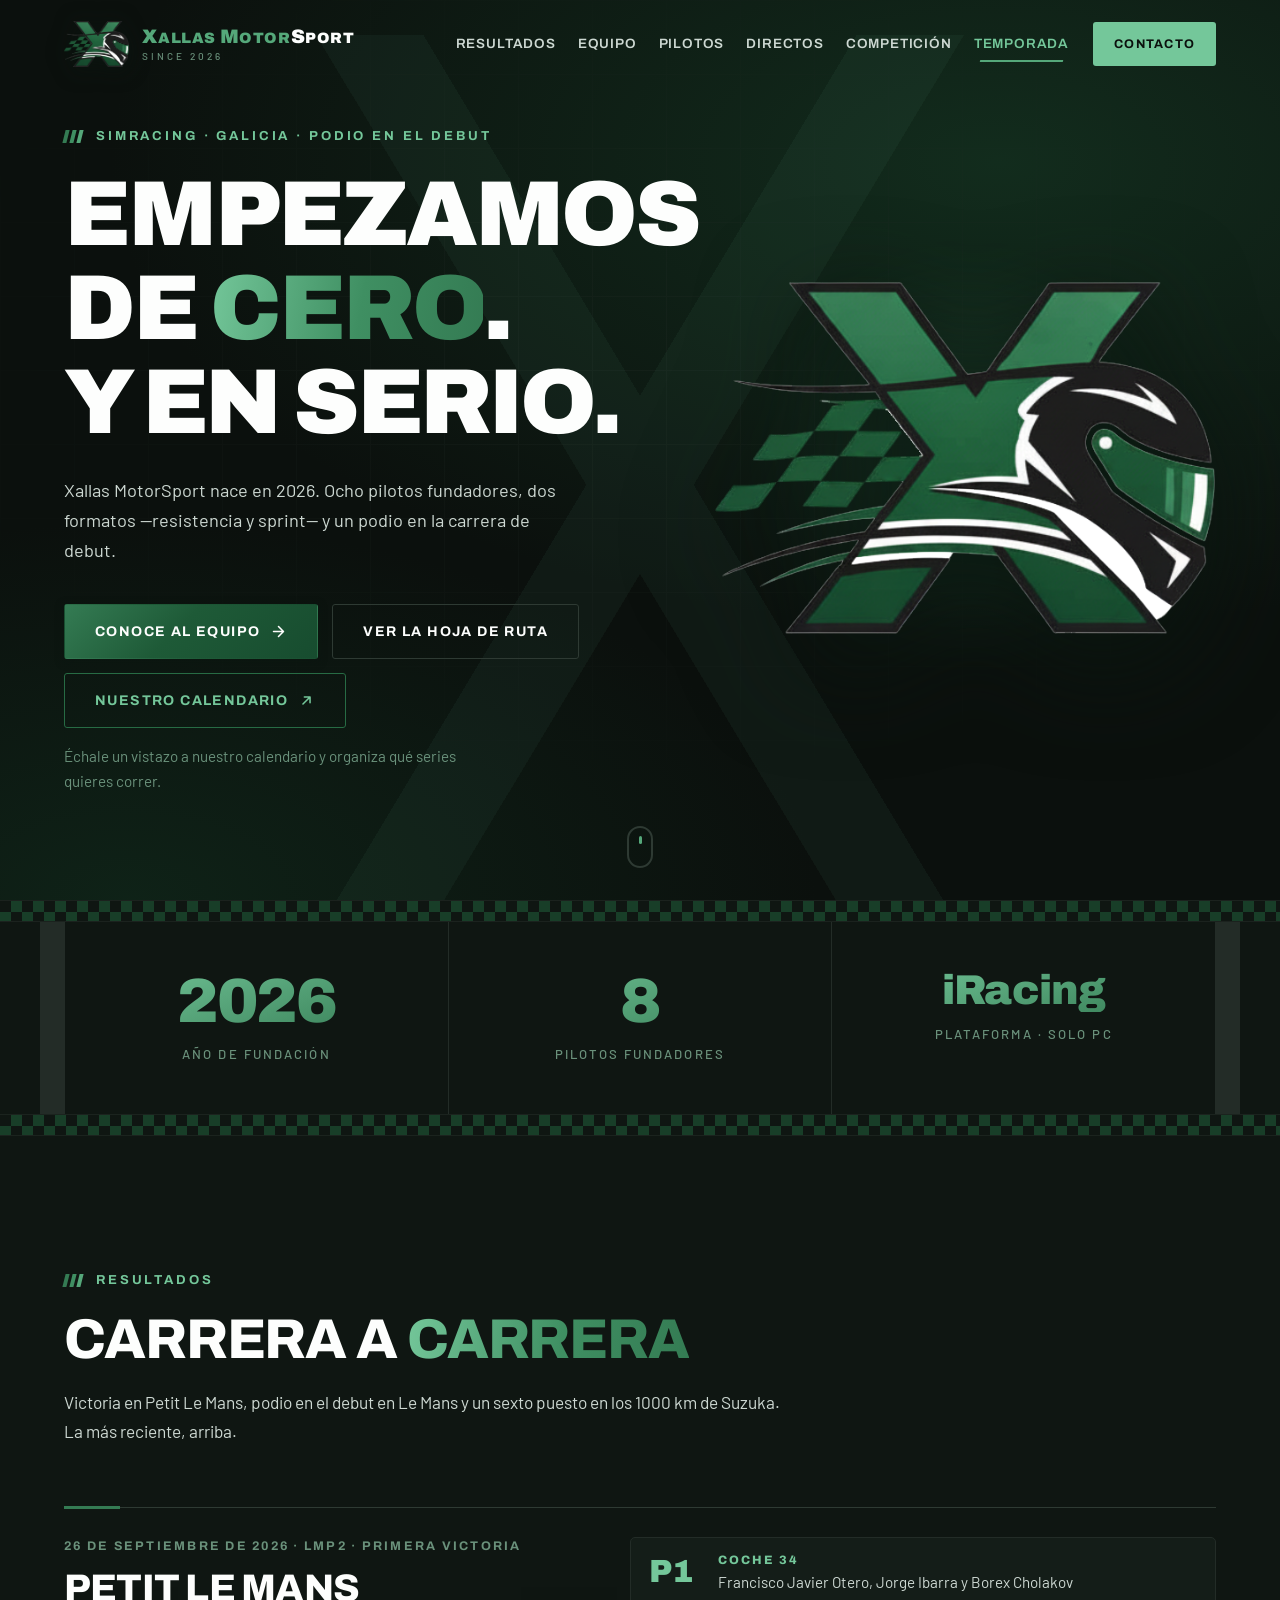
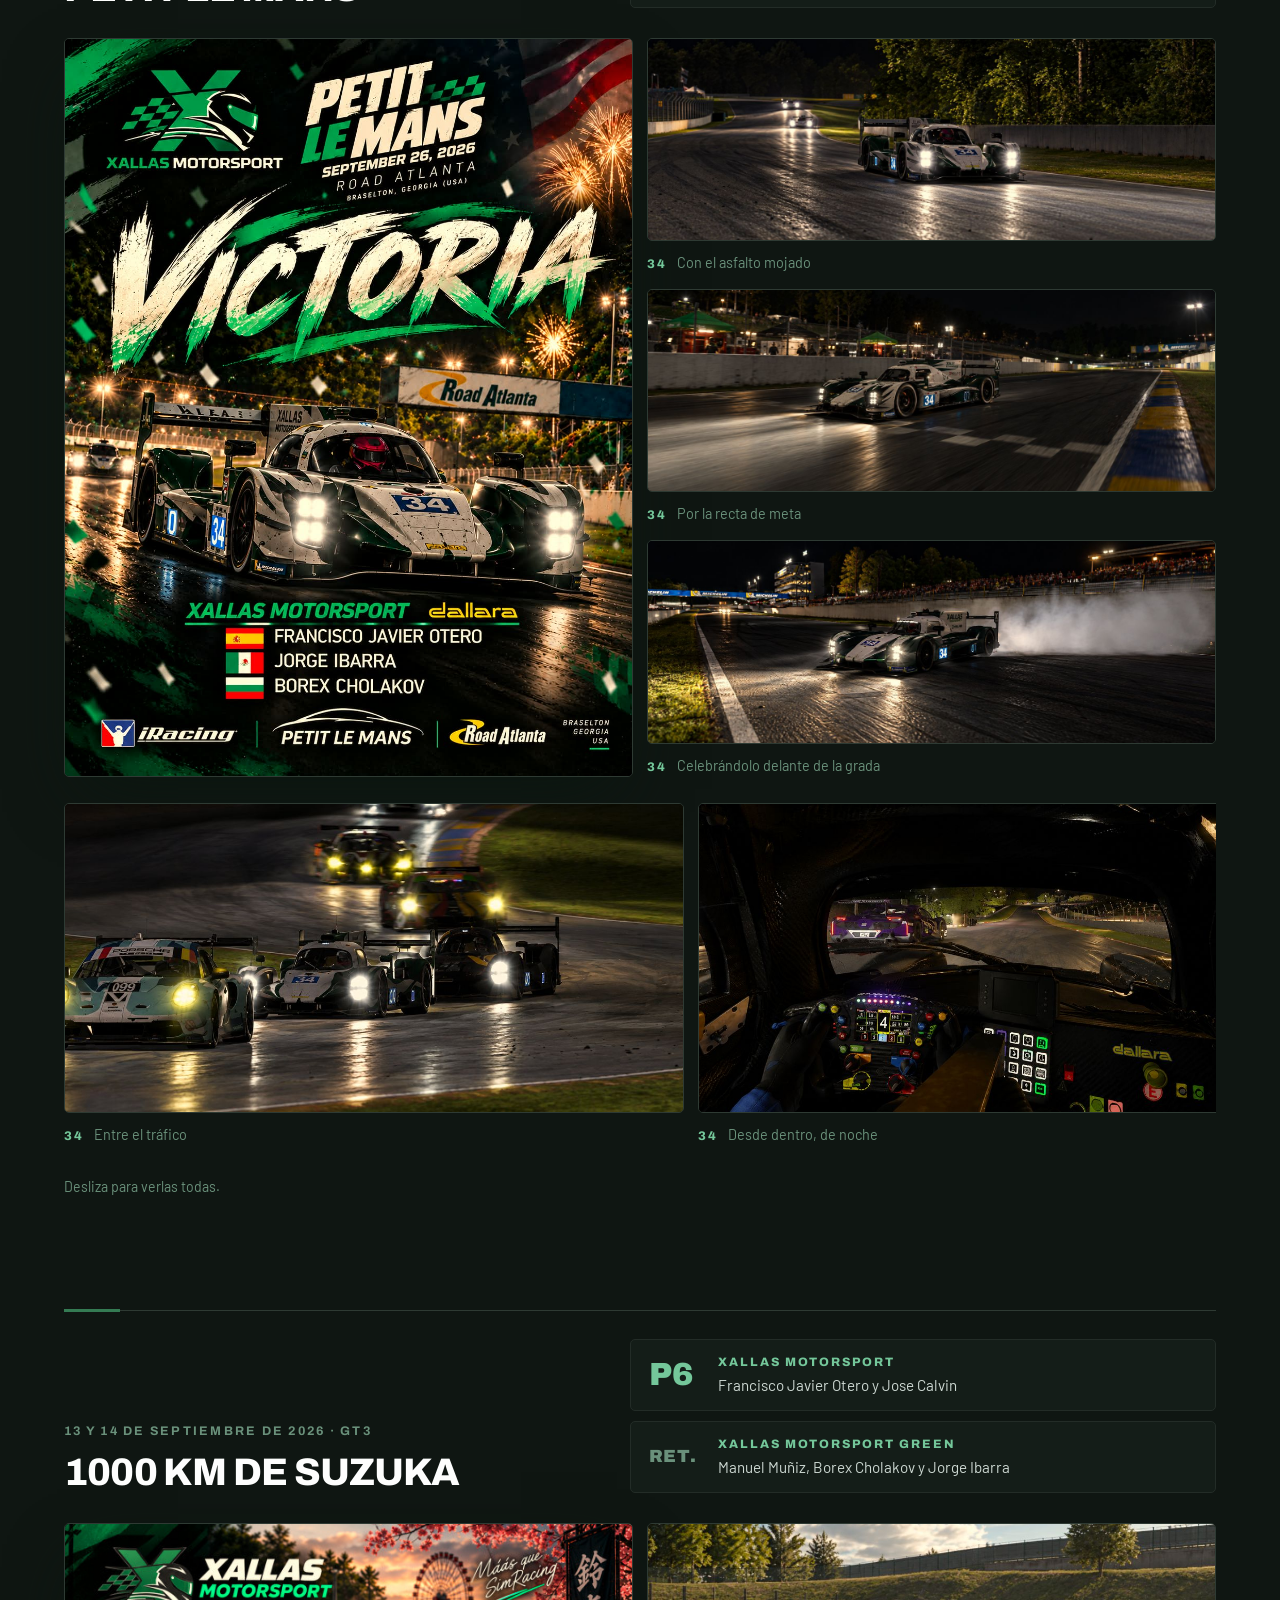
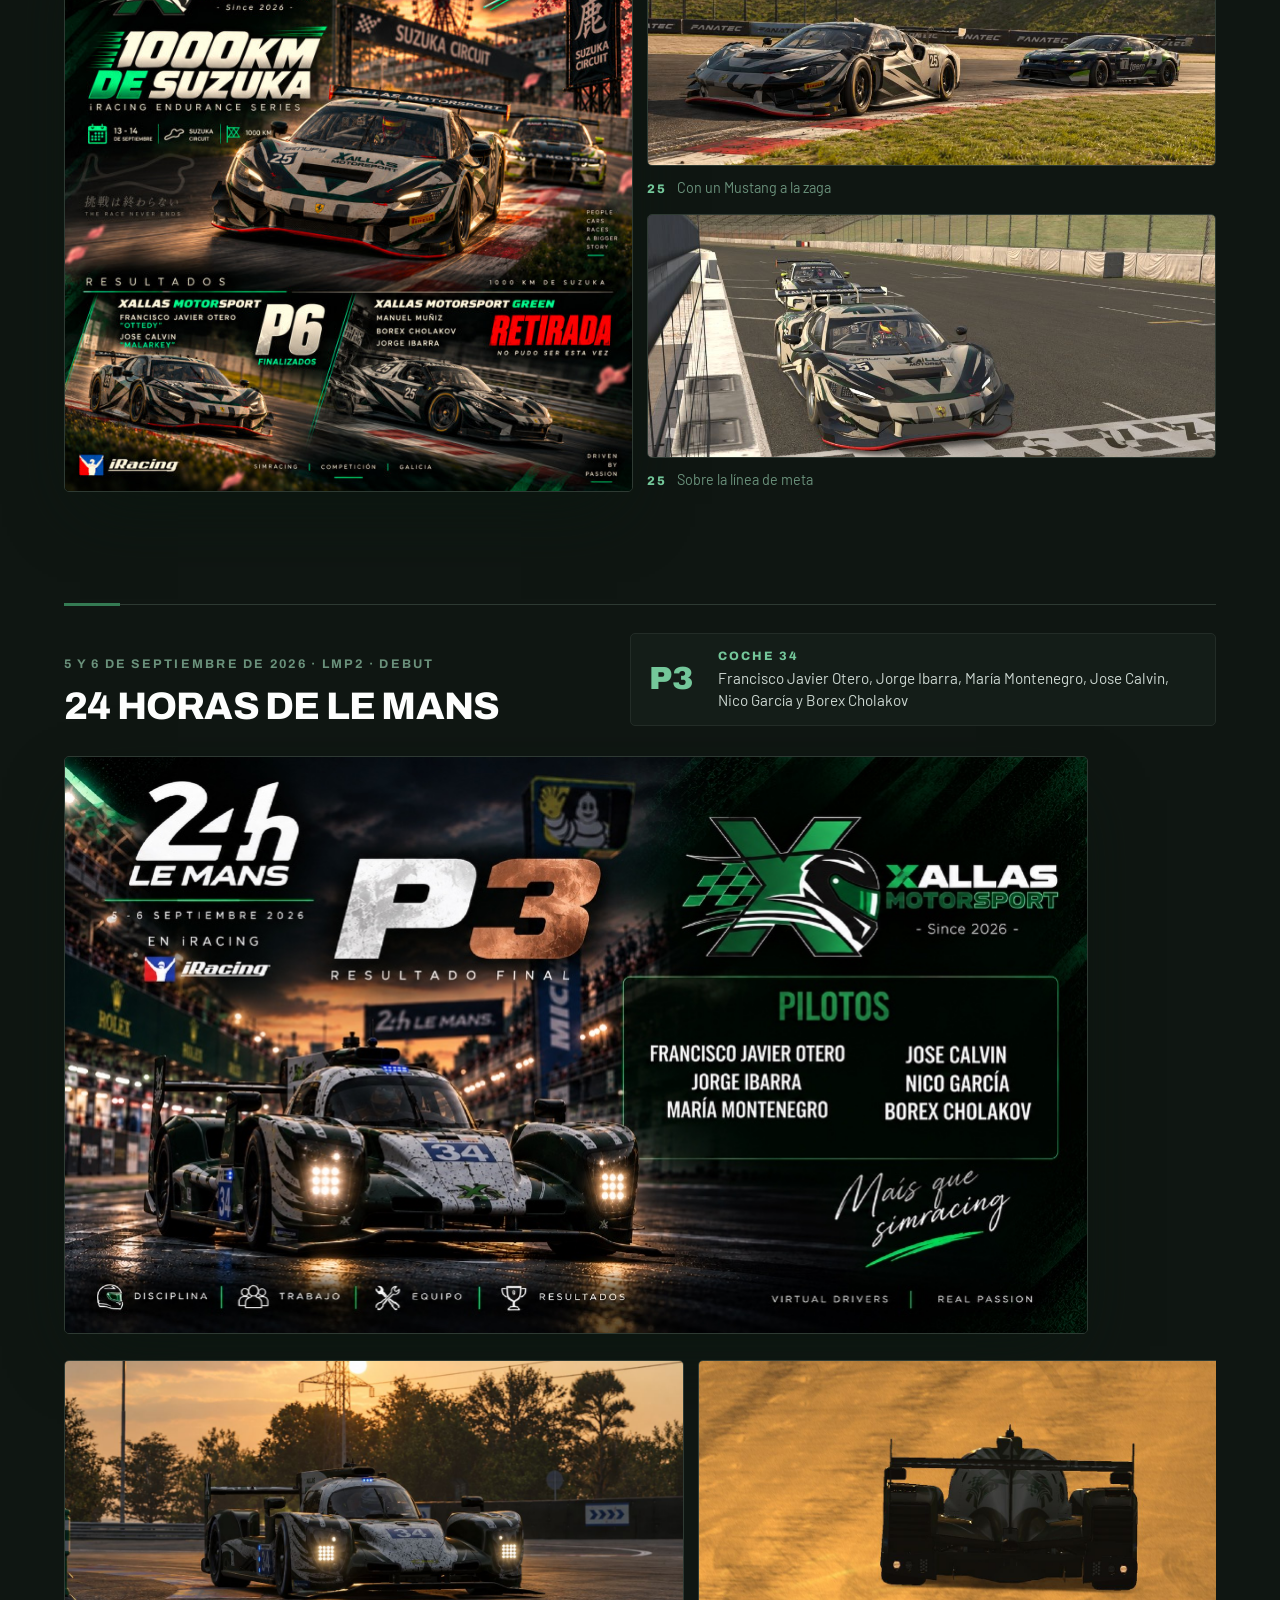
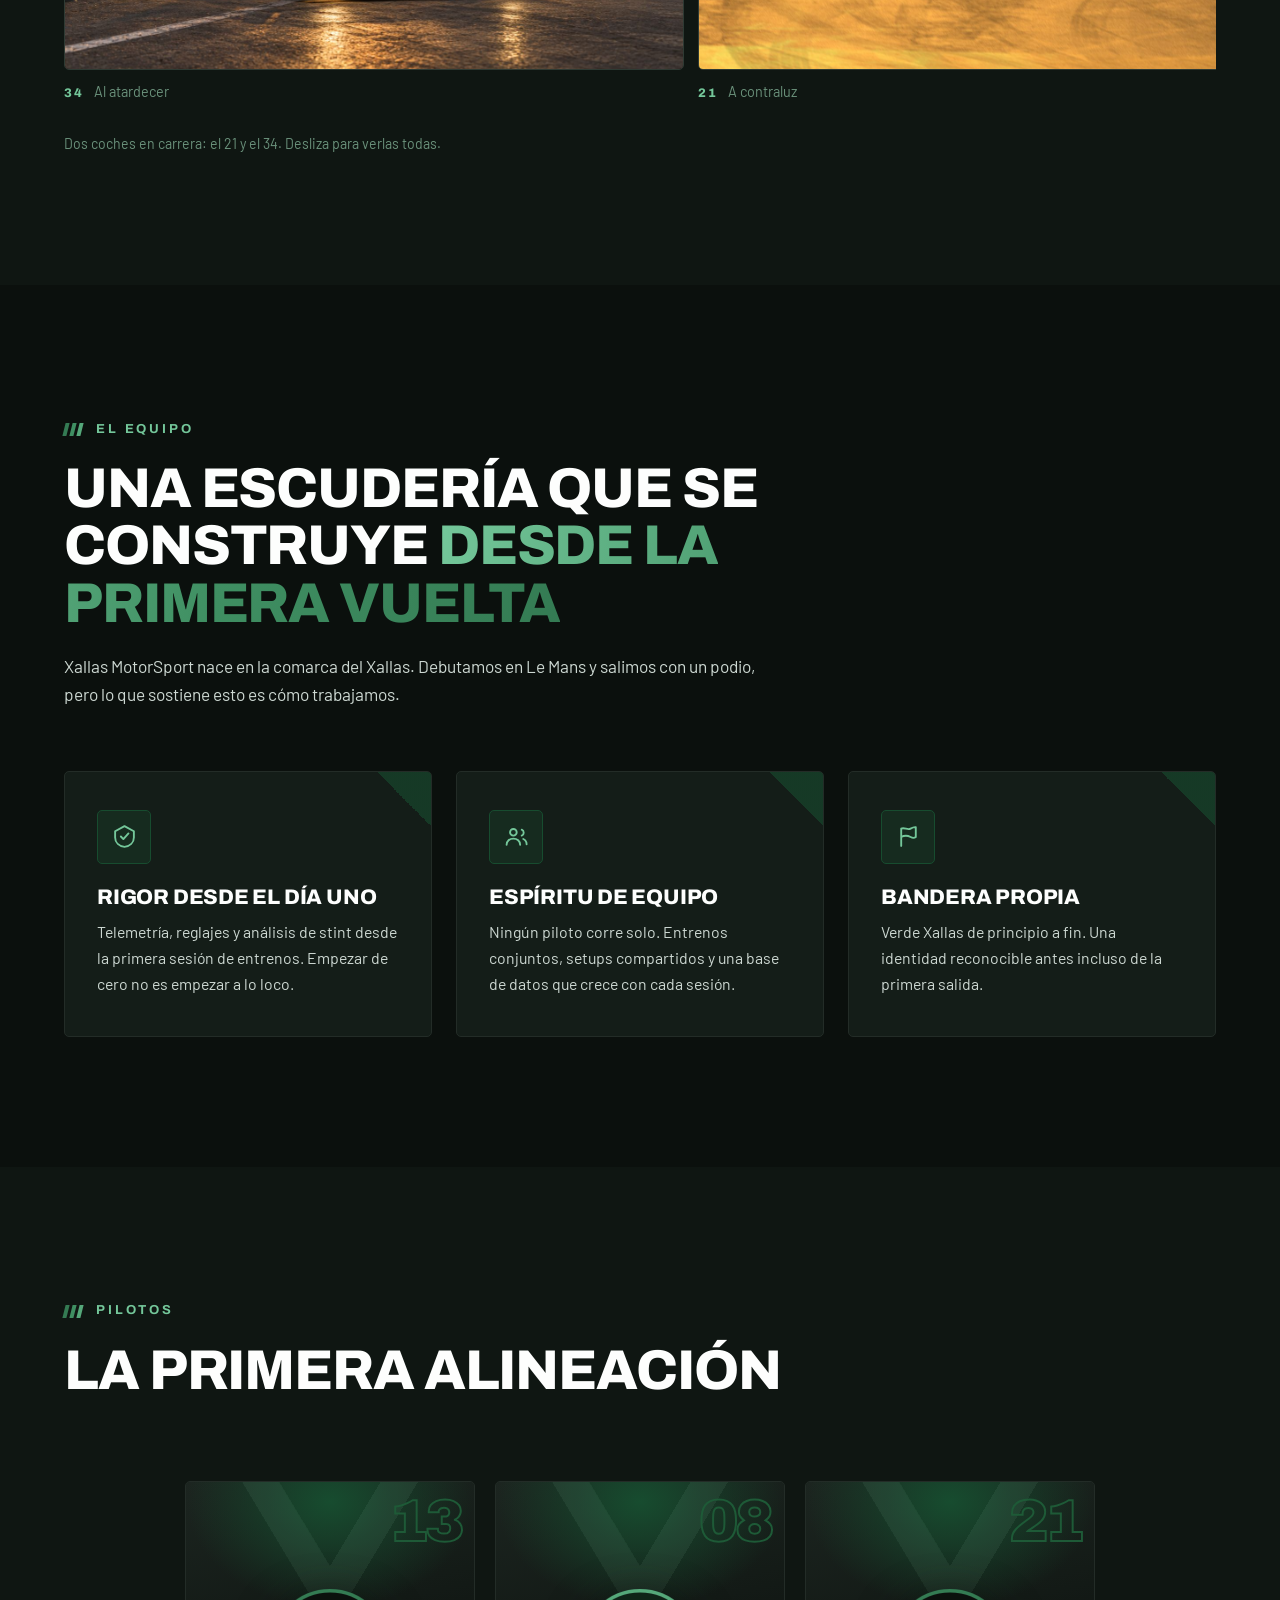
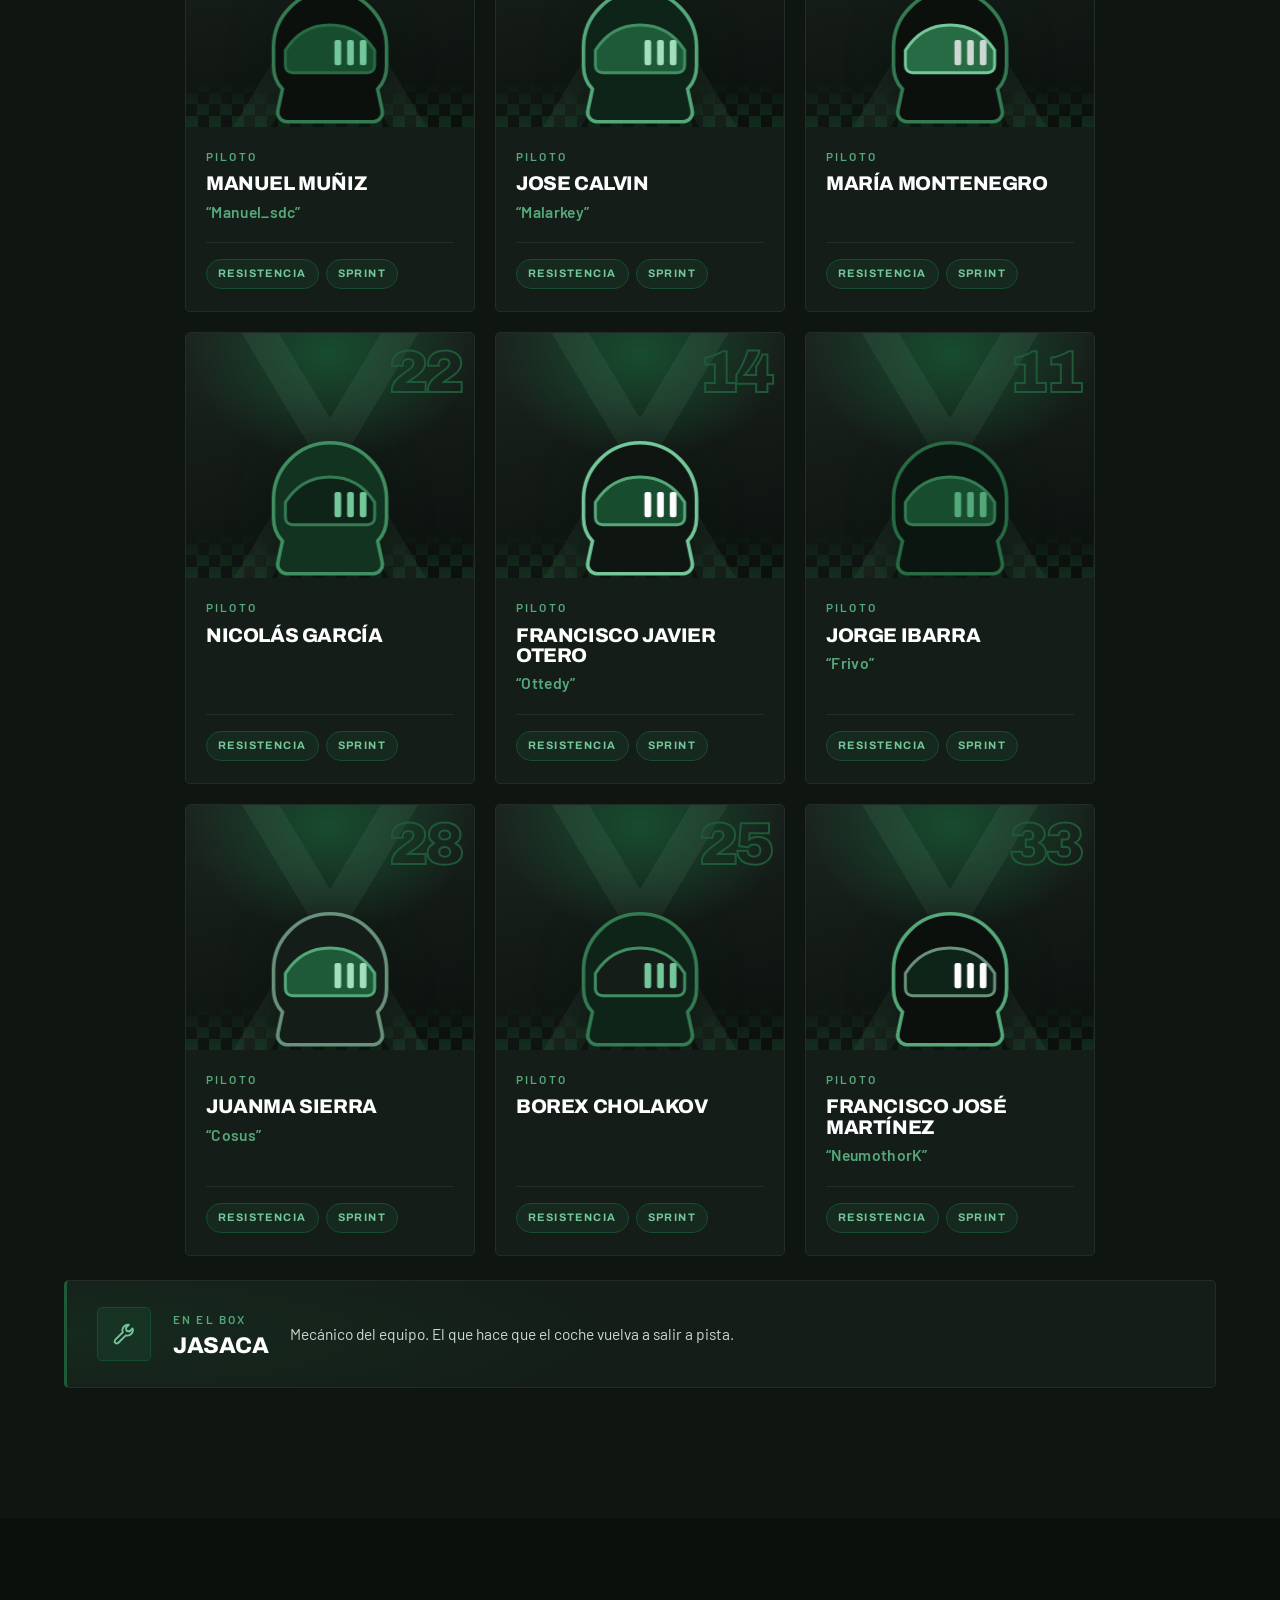
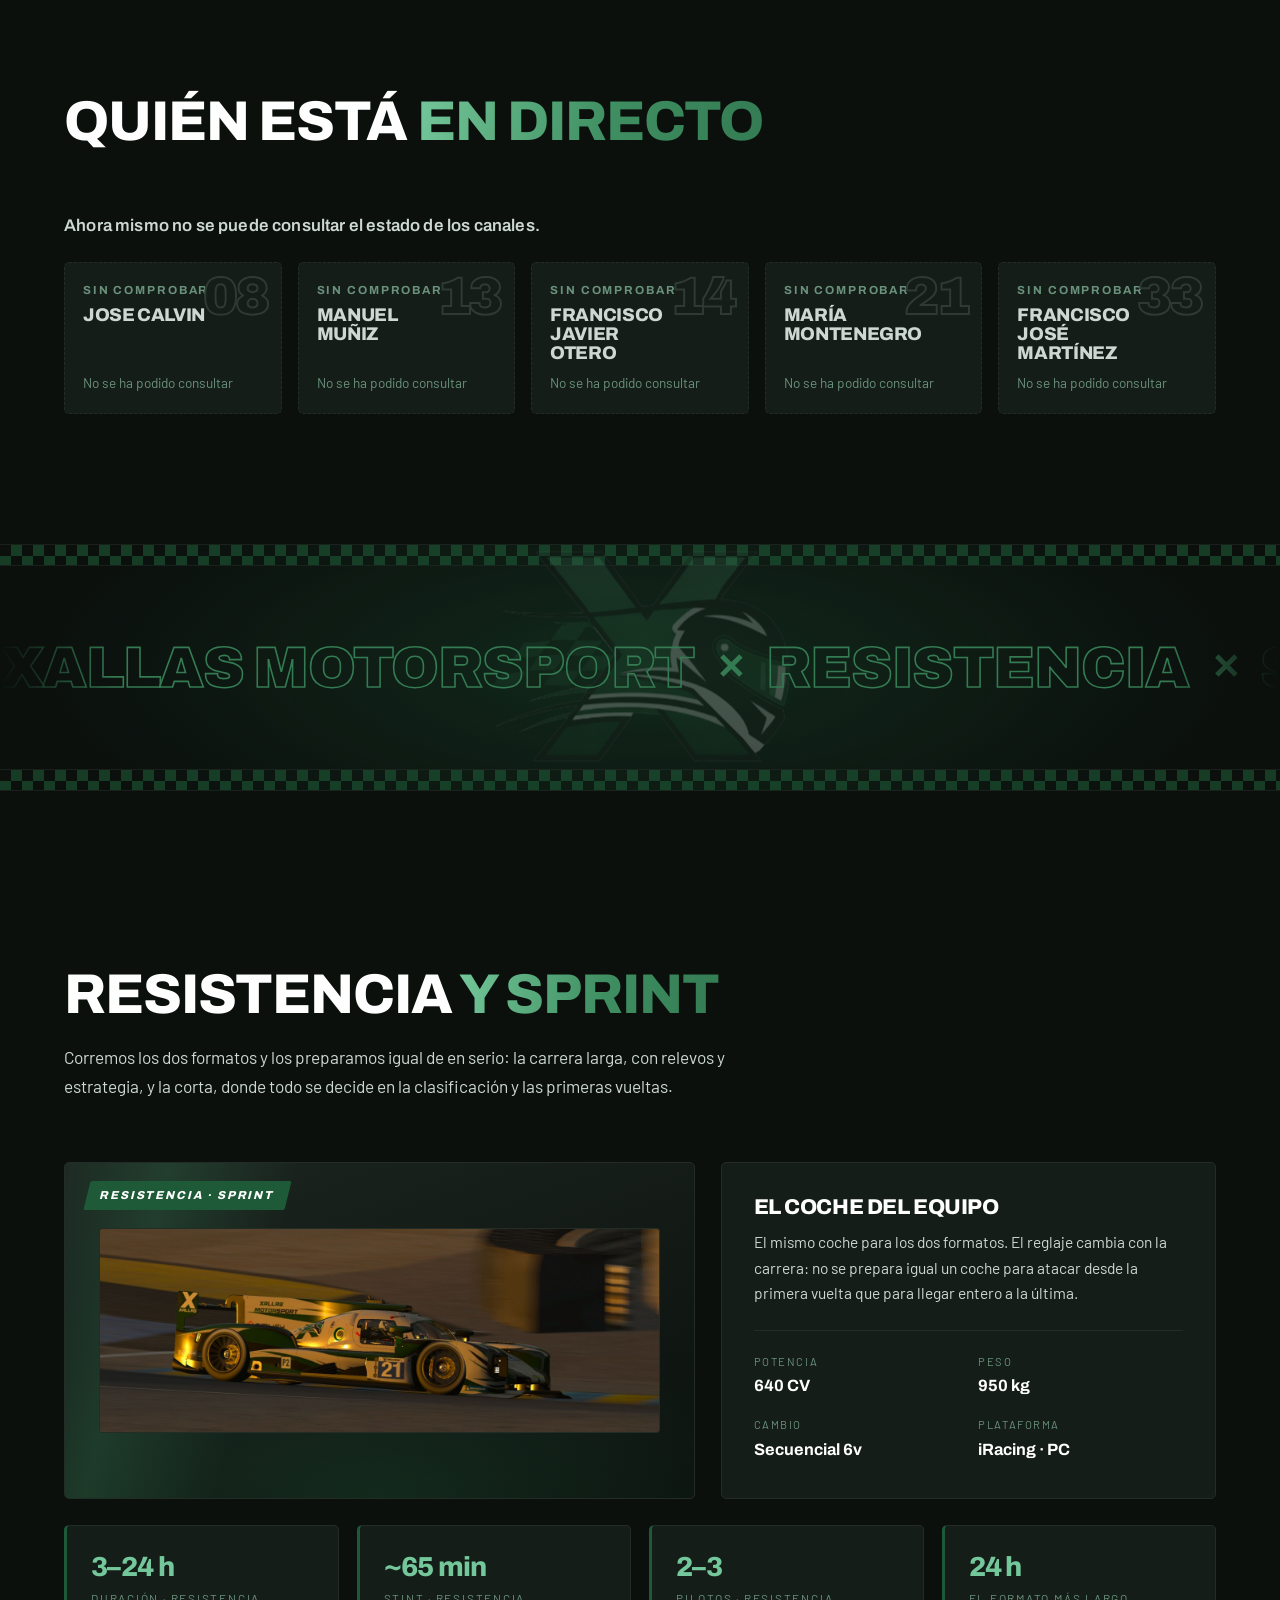
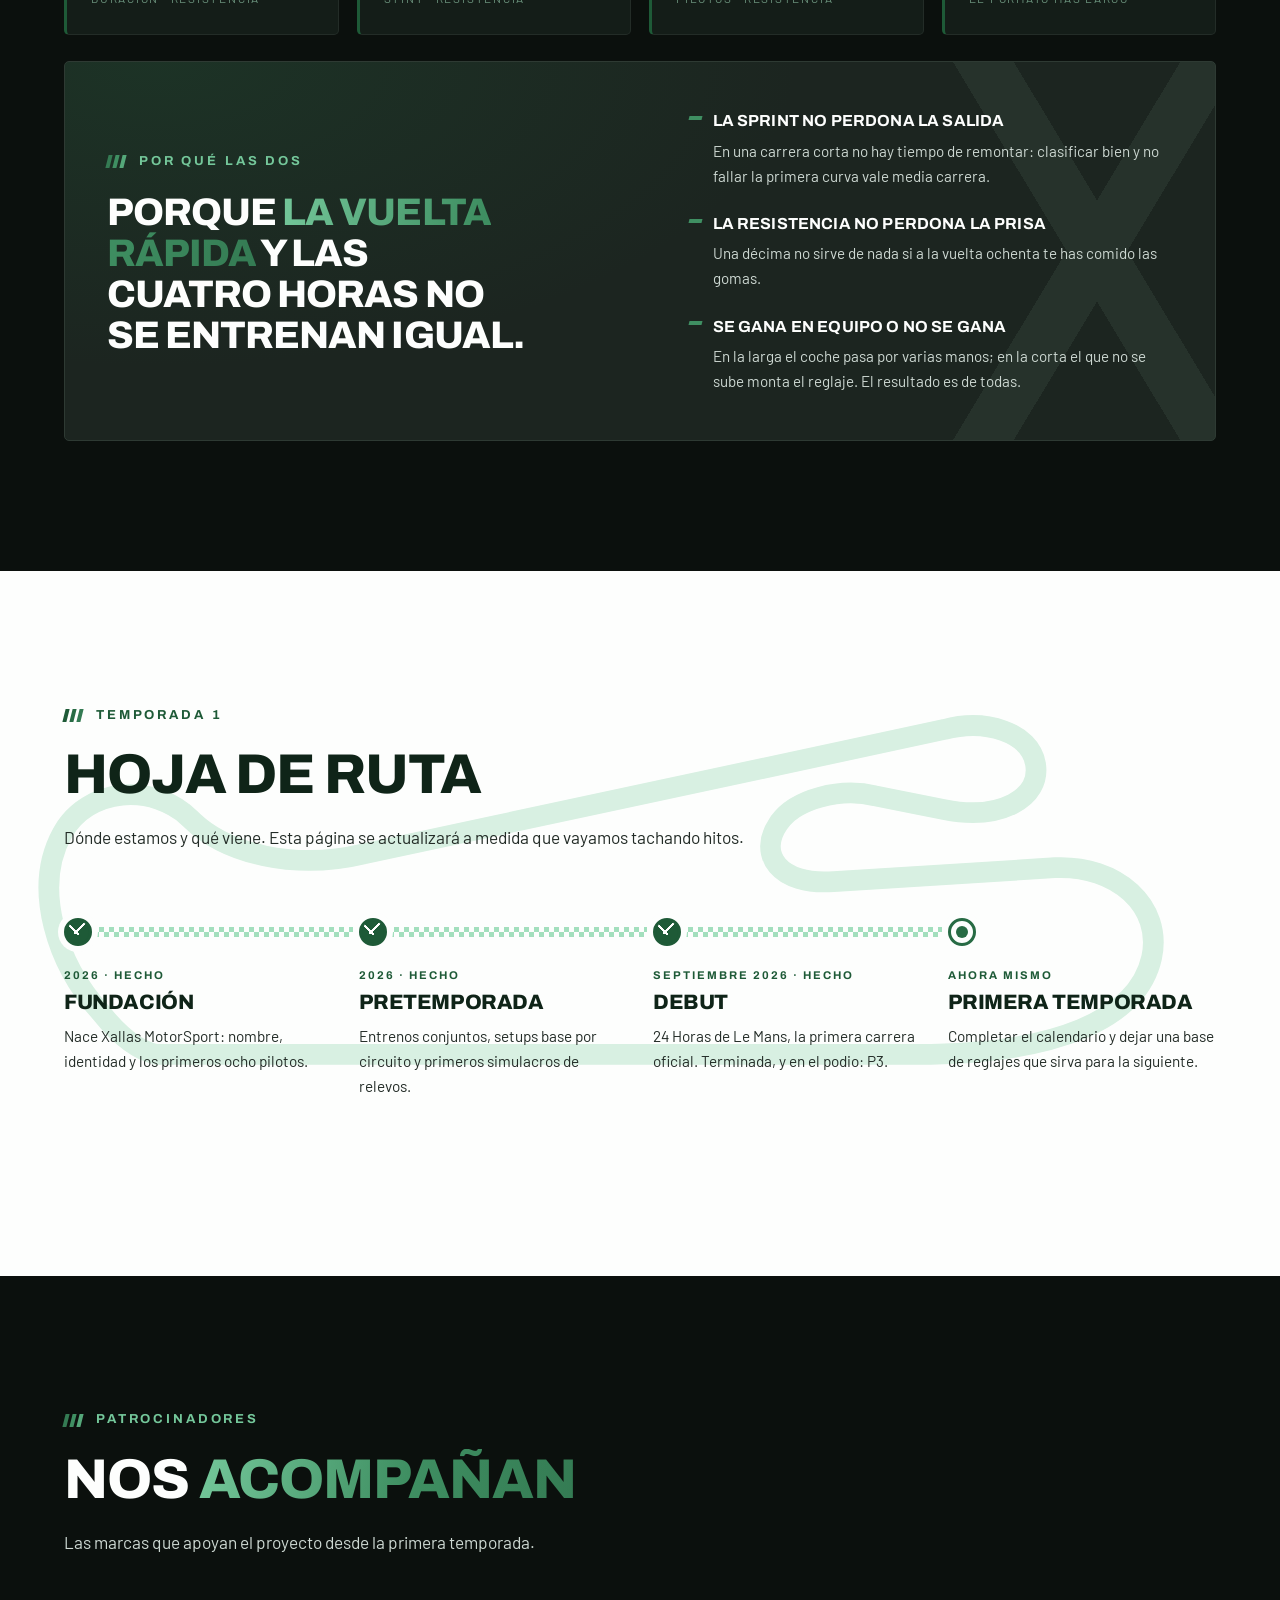
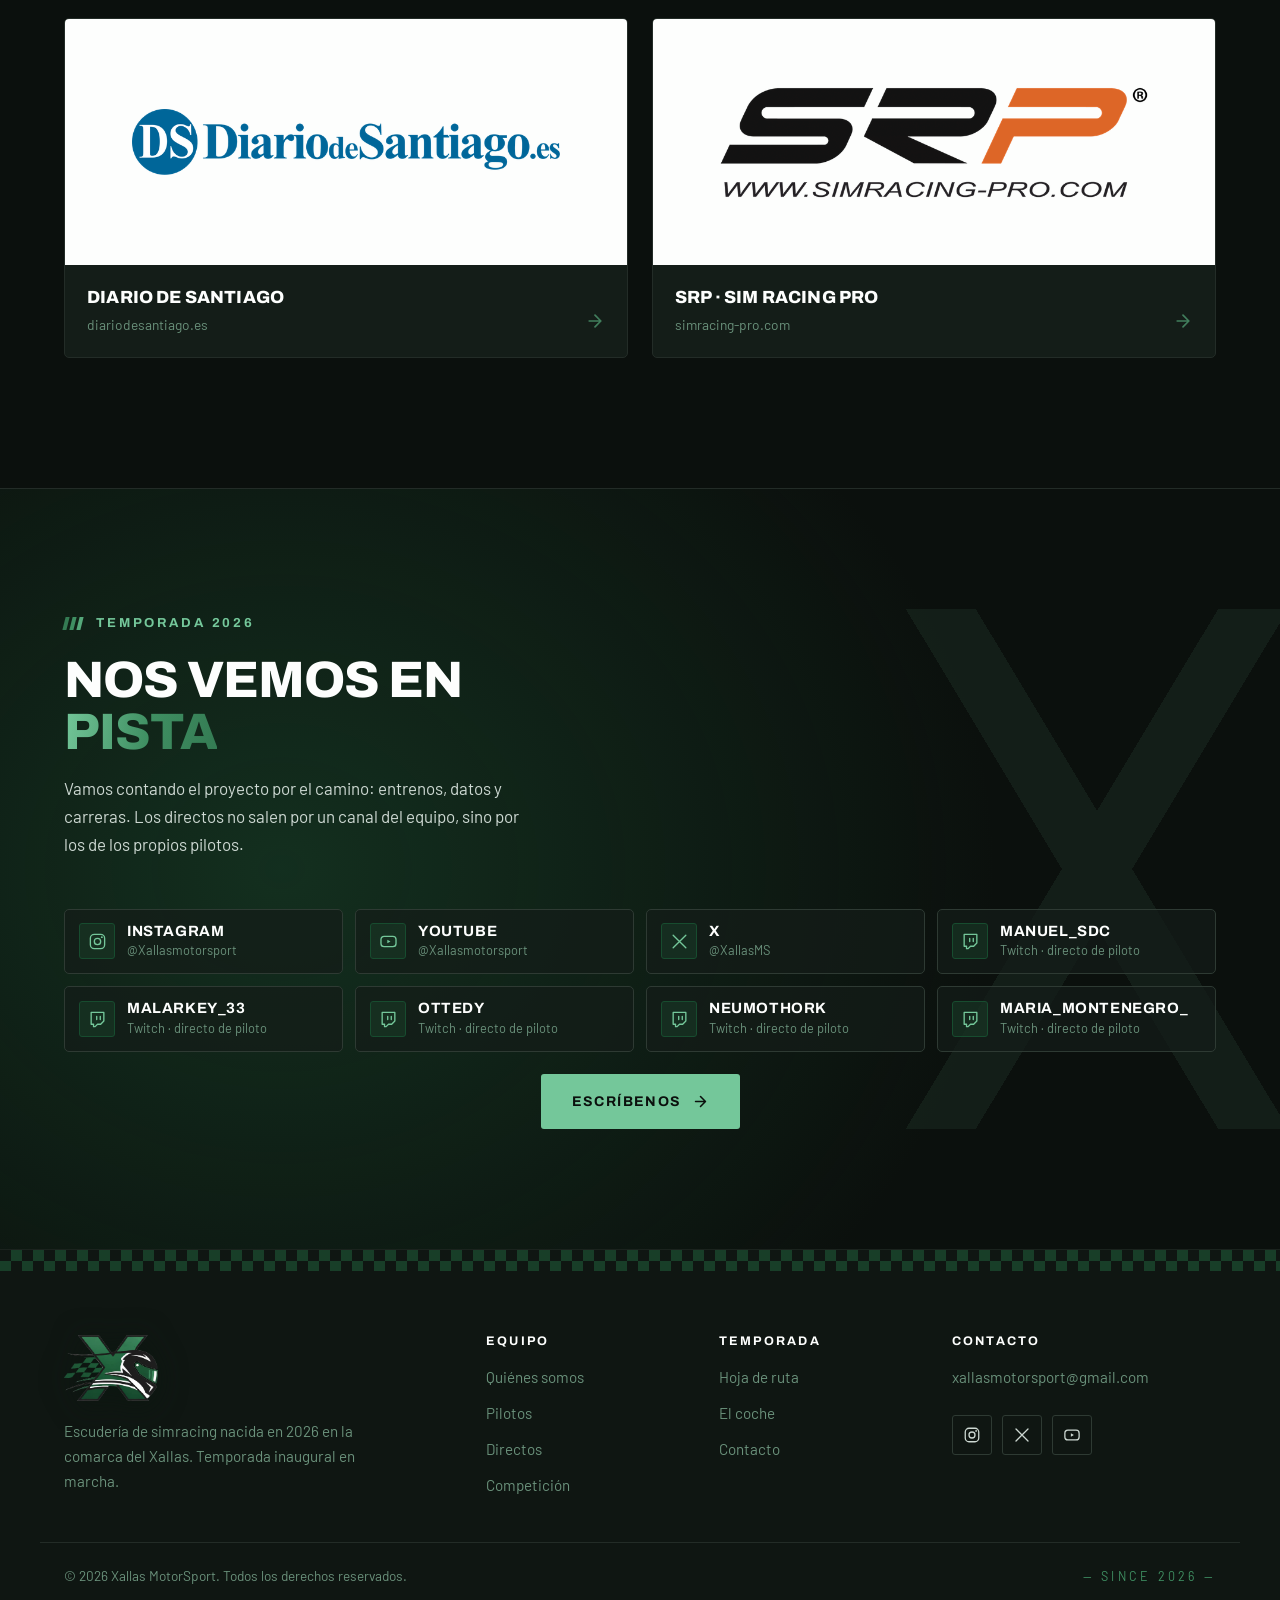
==== commit d6c6ec41: "Quitar la entradilla de la sección de pilotos" ====
--- a/index.html
+++ b/index.html
@@ -566,10 +566,6 @@
         </p>
         <h2 class="section__title reveal" style="--d:60ms">La primera alineación</h2>
       </div>
-      <p class="section__lead reveal" style="--d:120ms">
-        Ocho fundadores que se subieron al proyecto antes de que existiera un solo
-        resultado, y uno más que ya corre con ellos.
-      </p>
     </div>
 
     <div class="drivers">
--- a/assets/css/styles.css
+++ b/assets/css/styles.css
@@ -823,16 +823,20 @@
 /* ── 10. PILOTOS ────────────────────────────────────────────────────────── */
 /* Tres columnas fijas: los 9 pilotos quedan en tres filas exactas de 3, sin
    hueco suelto al final. Por debajo pasa a 2 y luego a 1 (ver media queries). */
+/* Con max-width las tarjetas no pasan de ~290px de ancho: a todo el ancho
+   salían enormes. Misma forma vertical, solo más pequeñas, y centradas. */
 .drivers {
   display: grid;
   grid-template-columns: repeat(3, minmax(0, 1fr));
-  gap: 24px;
+  gap: 20px;
+  max-width: 910px;
+  margin-inline: auto;
 }
 @media (max-width: 900px) {
-  .drivers { grid-template-columns: repeat(2, minmax(0, 1fr)); }
+  .drivers { grid-template-columns: repeat(2, minmax(0, 1fr)); max-width: 620px; }
 }
 @media (max-width: 580px) {
-  .drivers { grid-template-columns: minmax(0, 1fr); }
+  .drivers { grid-template-columns: minmax(0, 1fr); max-width: 320px; }
 }
 .driver {
   position: relative;
@@ -918,9 +922,9 @@
 
 .driver__num {
   position: absolute;
-  top: 12px; right: 16px;
-  font-family: var(--font-display);
-  font-size: 4.6rem;
+  top: 10px; right: 14px;
+  font-family: var(--font-display);
+  font-size: 3.7rem;
   font-weight: 900;
   line-height: 1;
   letter-spacing: -.06em;
@@ -1034,7 +1038,7 @@
   display: flex;
   flex-direction: column;
   flex: 1;
-  padding: 24px 24px 26px;
+  padding: 20px 20px 22px;
 }
 .driver__role {
   font-size: .74rem;
@@ -1044,11 +1048,11 @@
   color: var(--green-300);
   margin-bottom: 8px;
 }
-.driver__name { font-size: 1.42rem; margin-bottom: 20px; }
+.driver__name { font-size: 1.24rem; margin-bottom: 18px; }
 /* Apodo opcional bajo el nombre. Recoge el margen del nombre para que vaya
    pegado a él; las etiquetas siguen alineadas abajo en toda la fila. */
 .driver__alias {
-  margin: -16px 0 20px;
+  margin: -14px 0 18px;
   font-weight: 600;
   font-size: .98rem;
   letter-spacing: .02em;
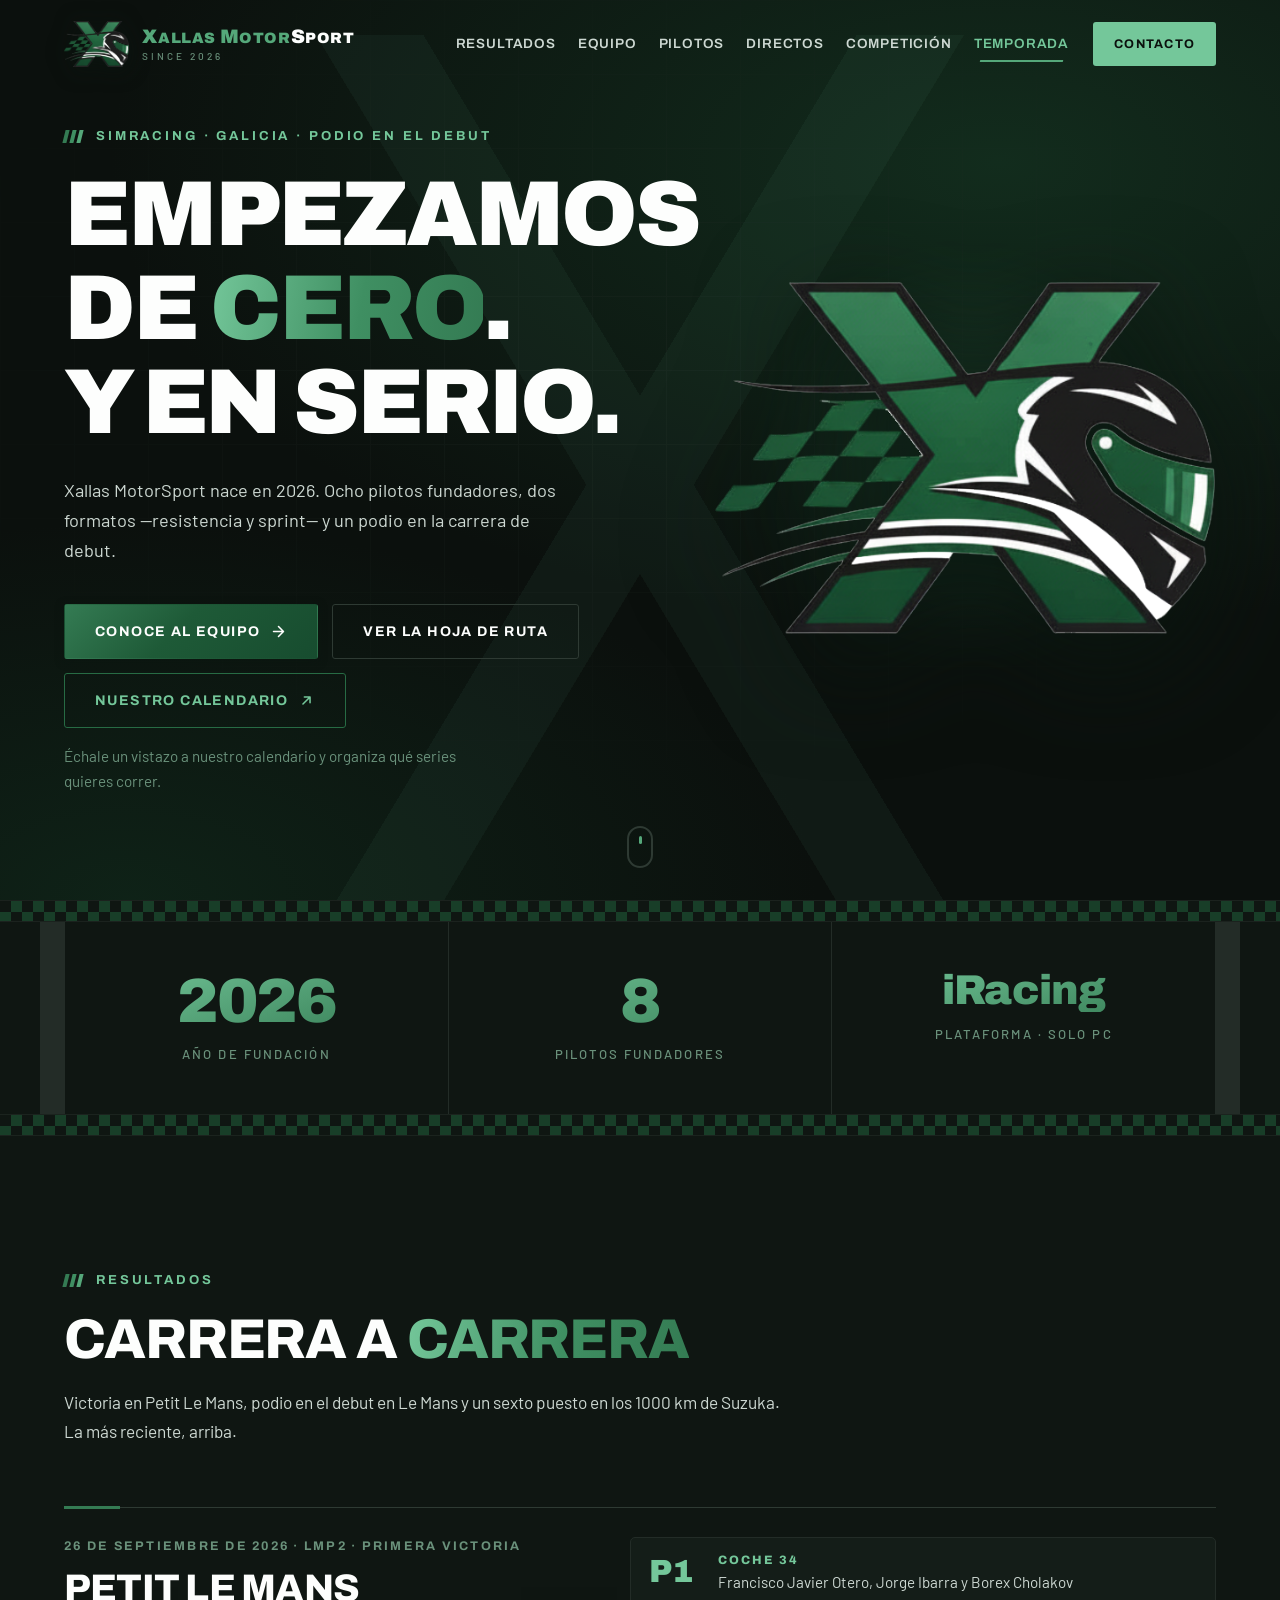
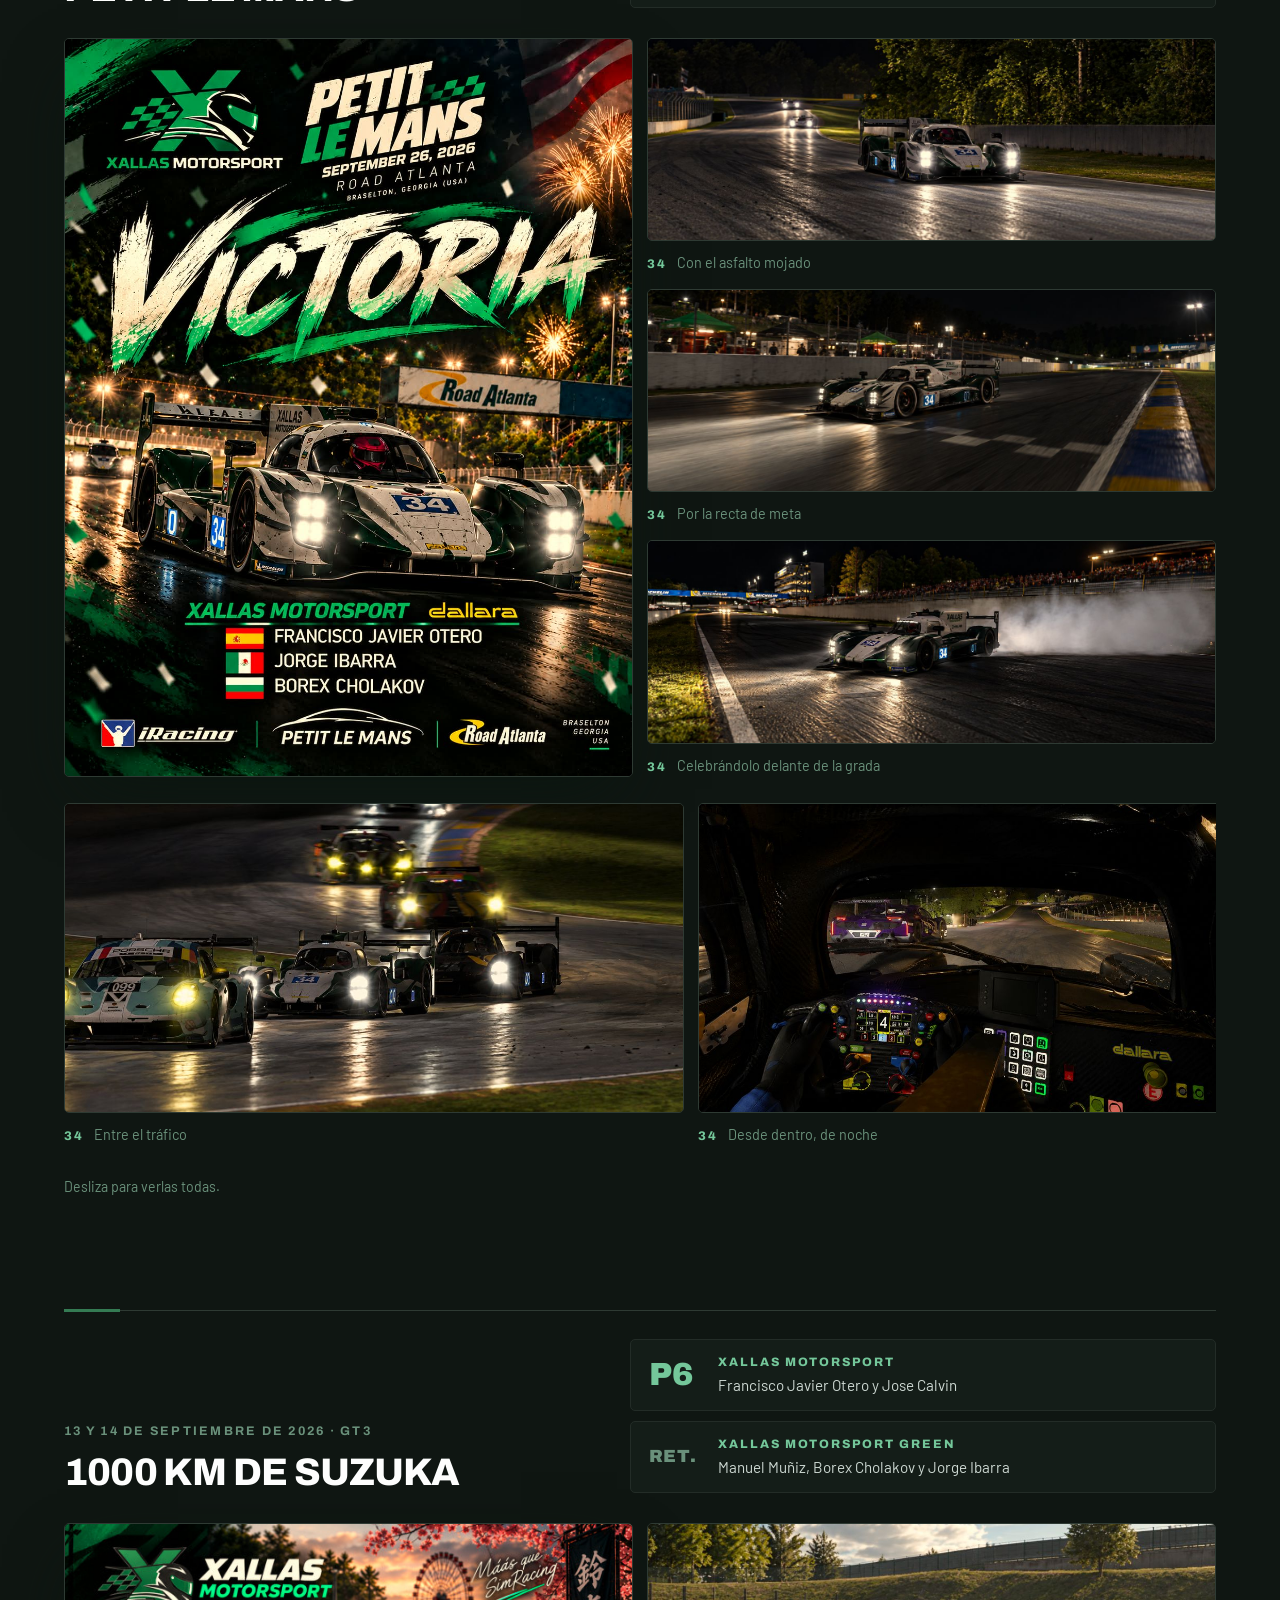
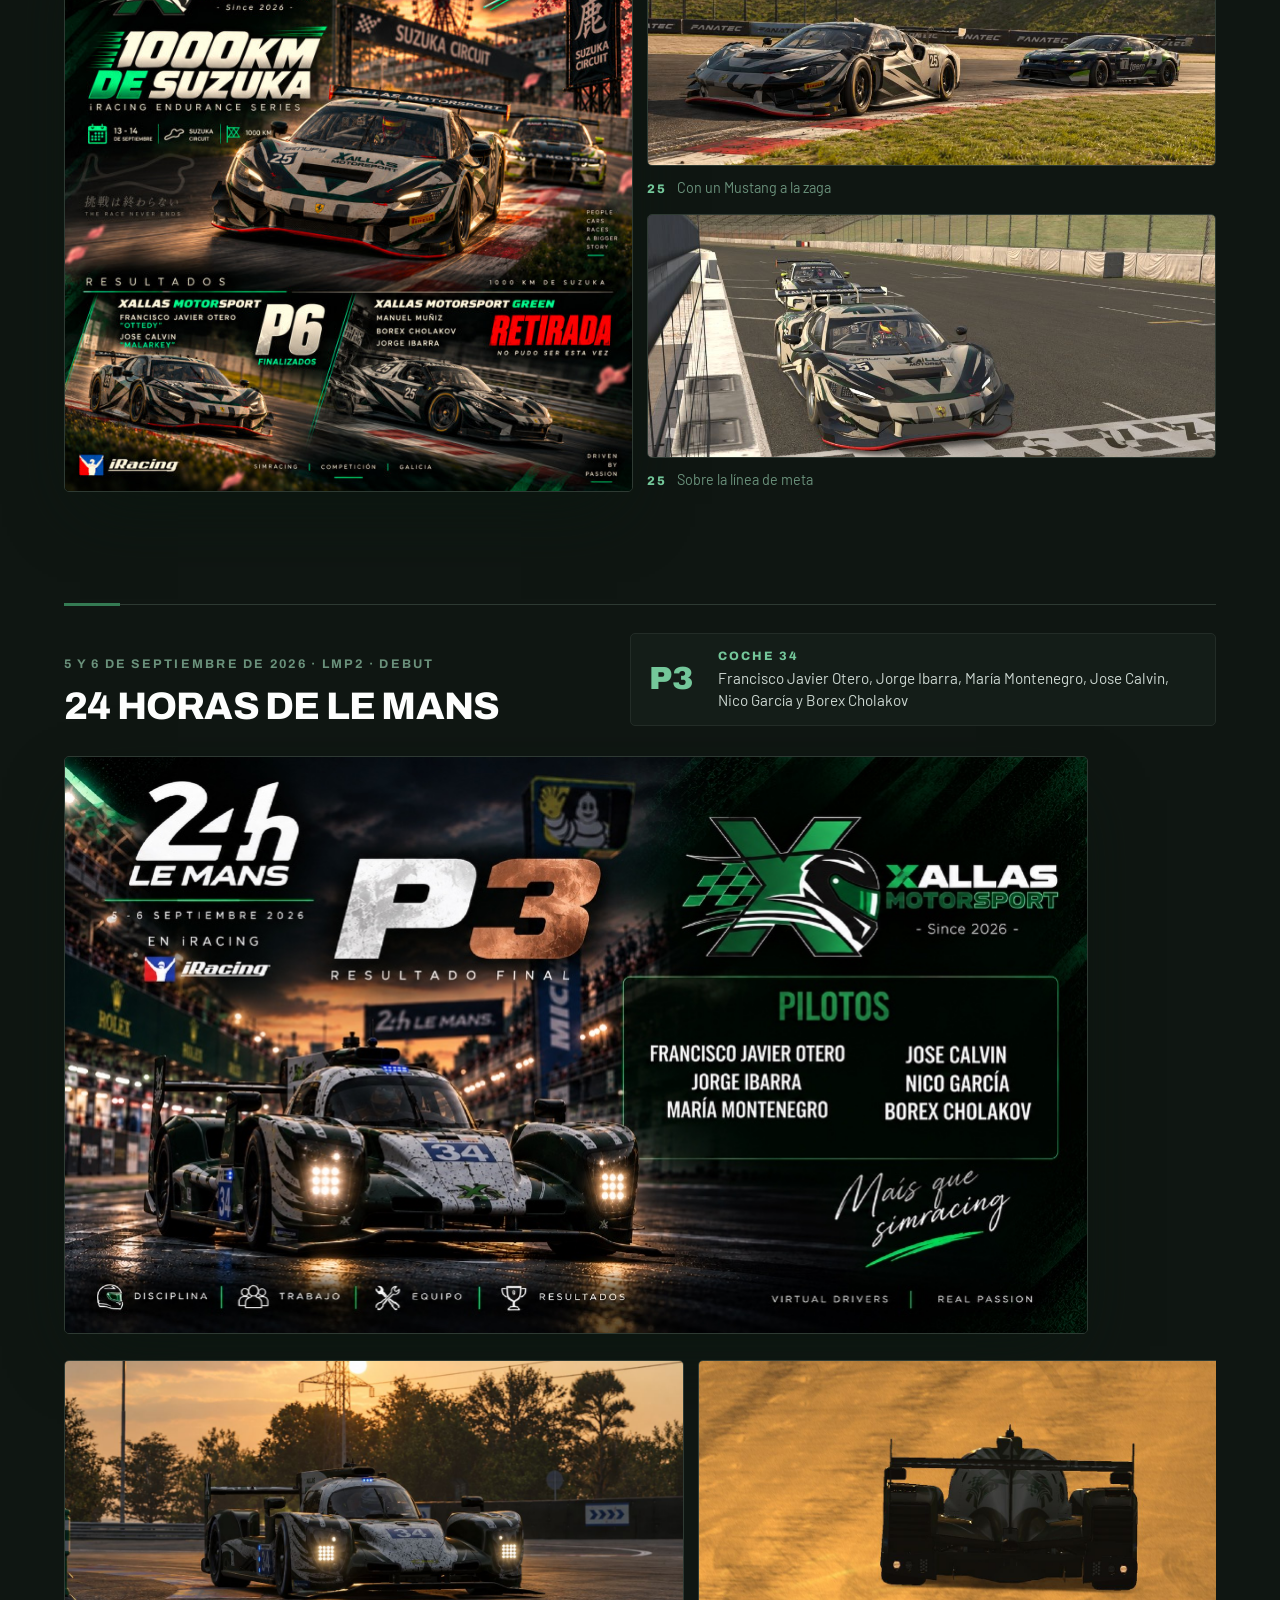
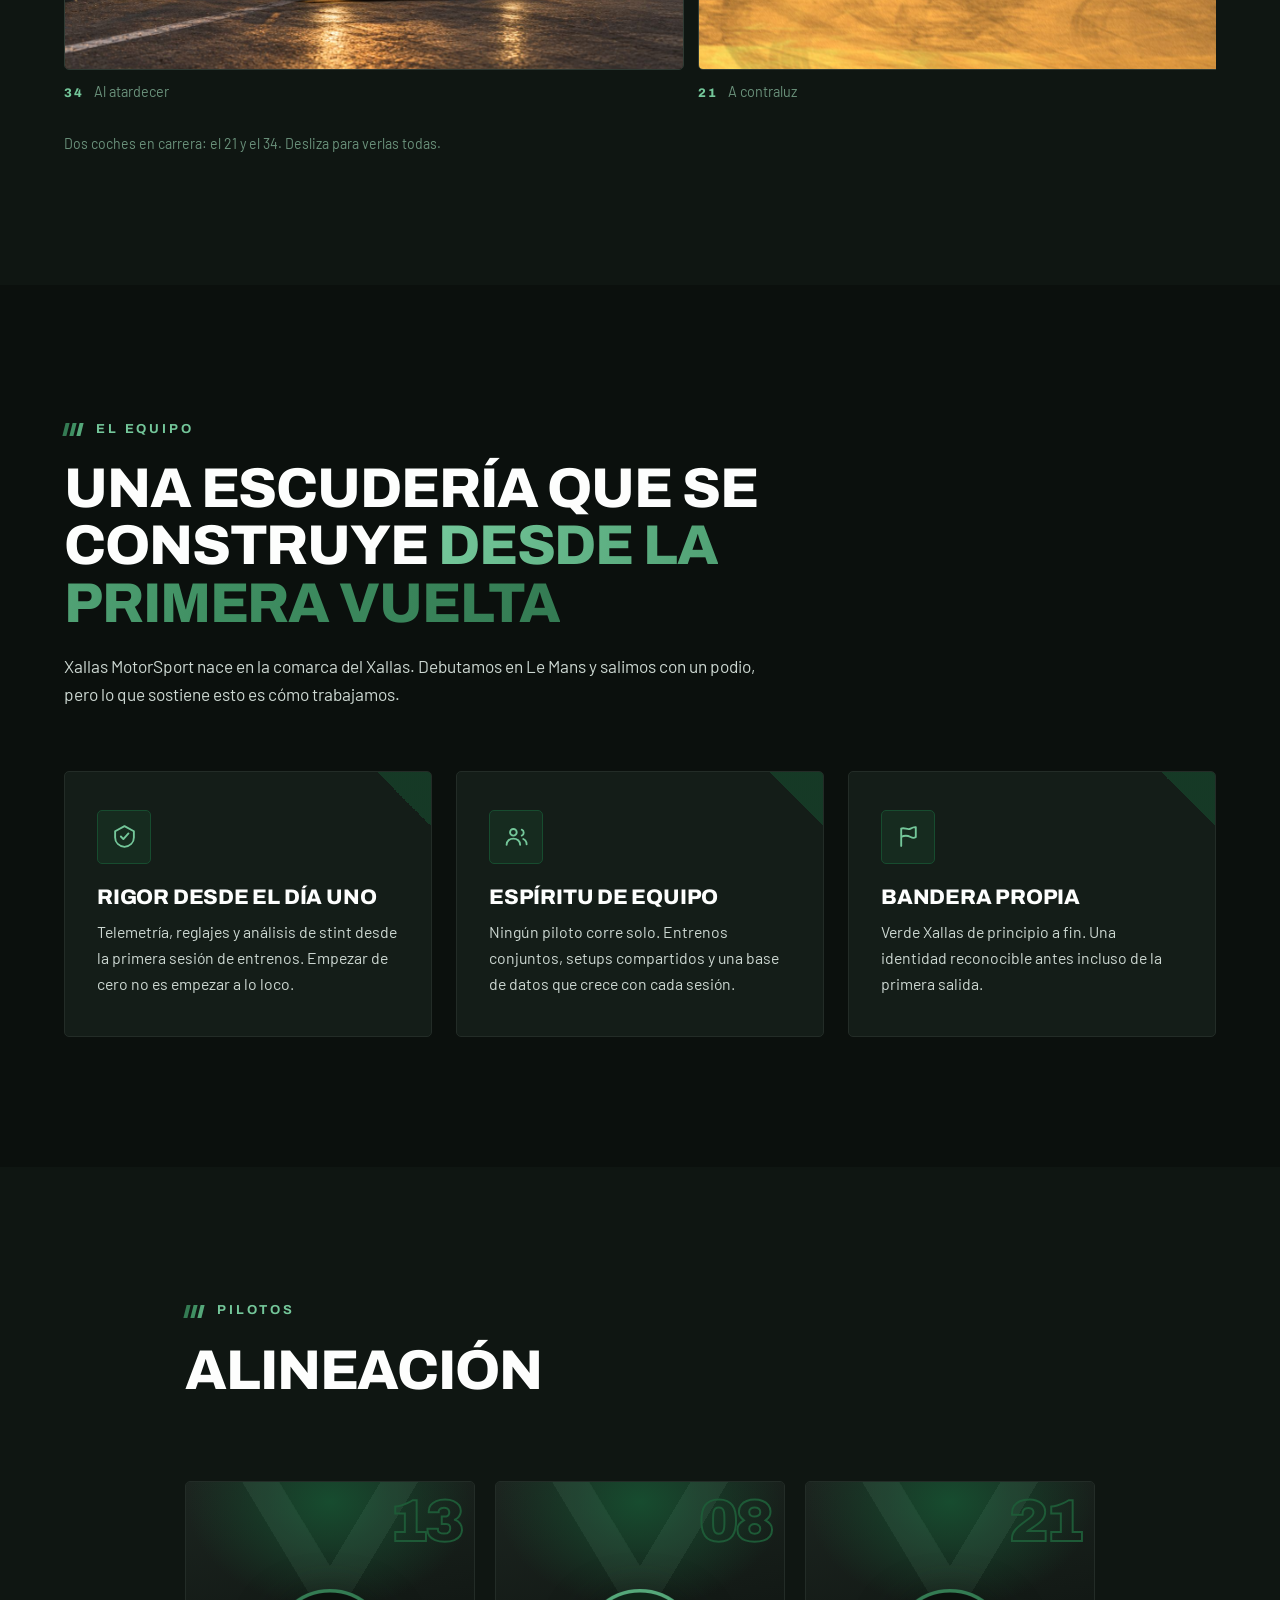
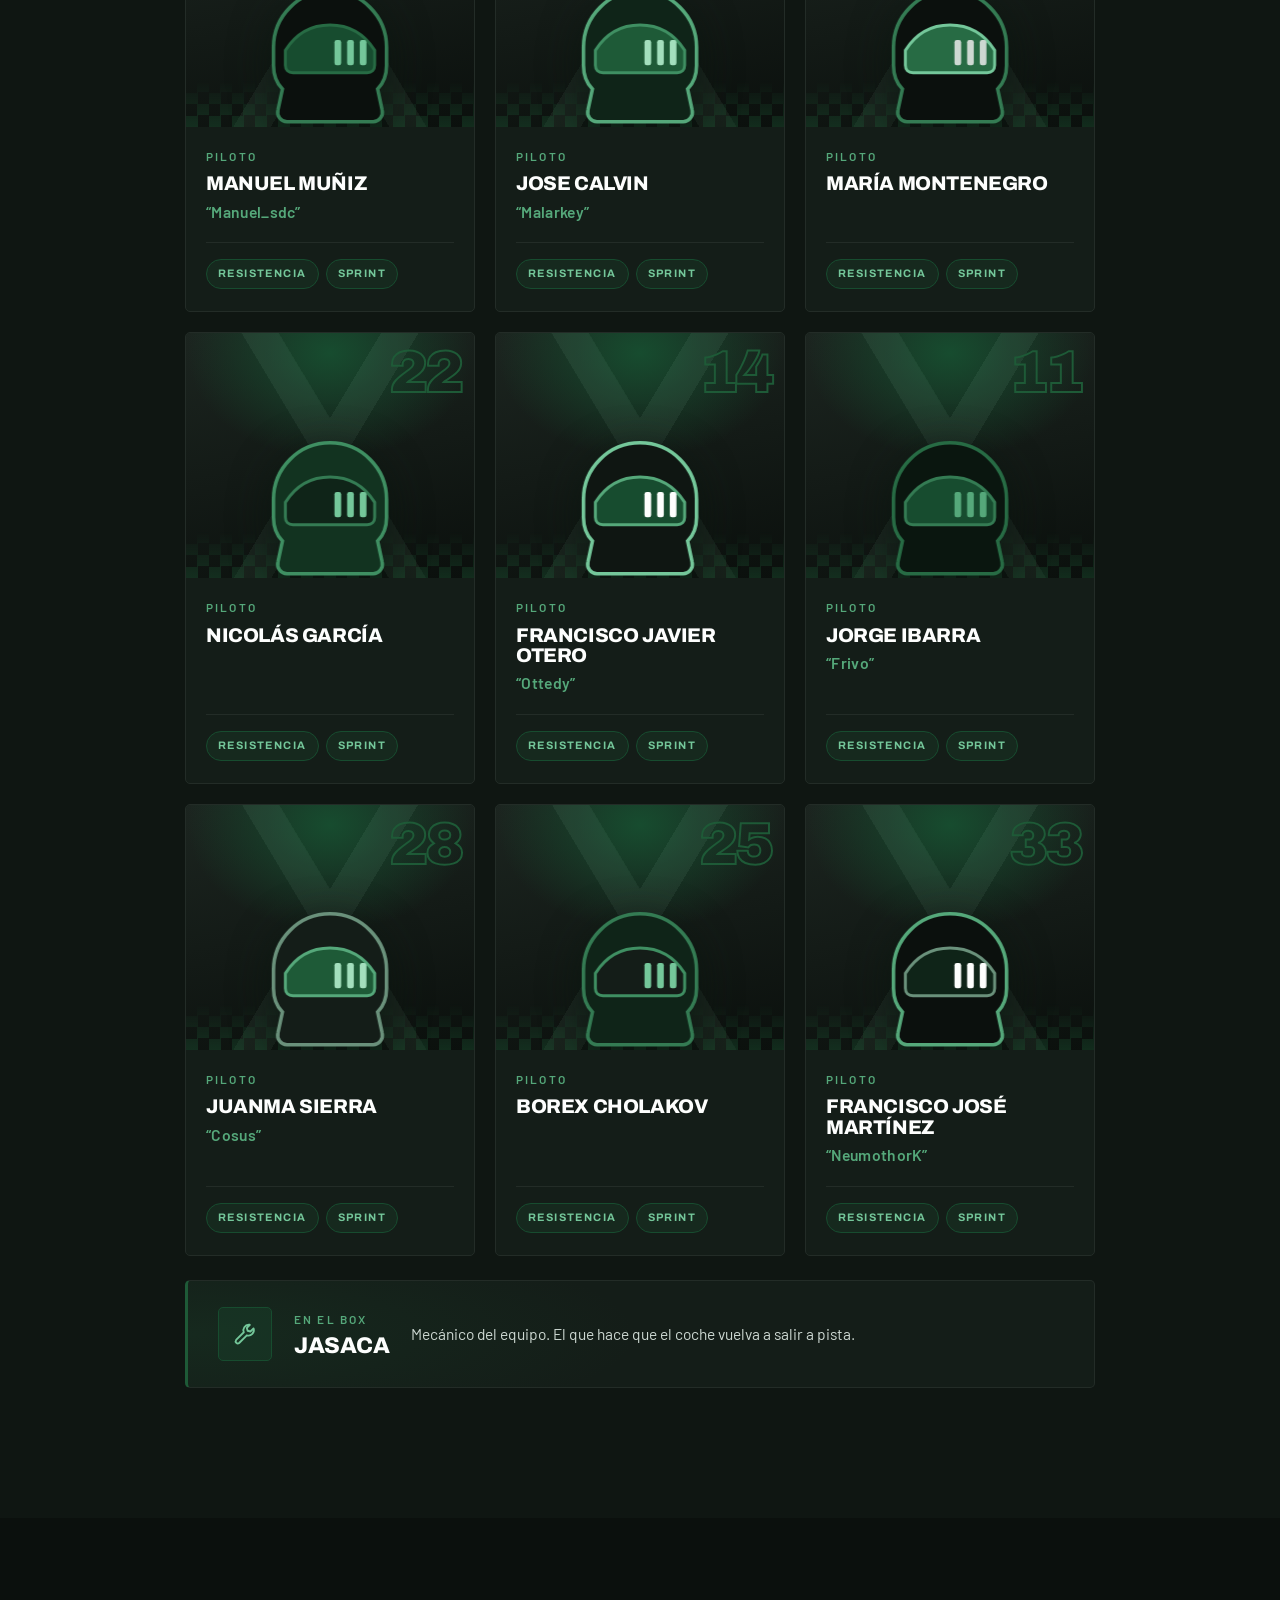
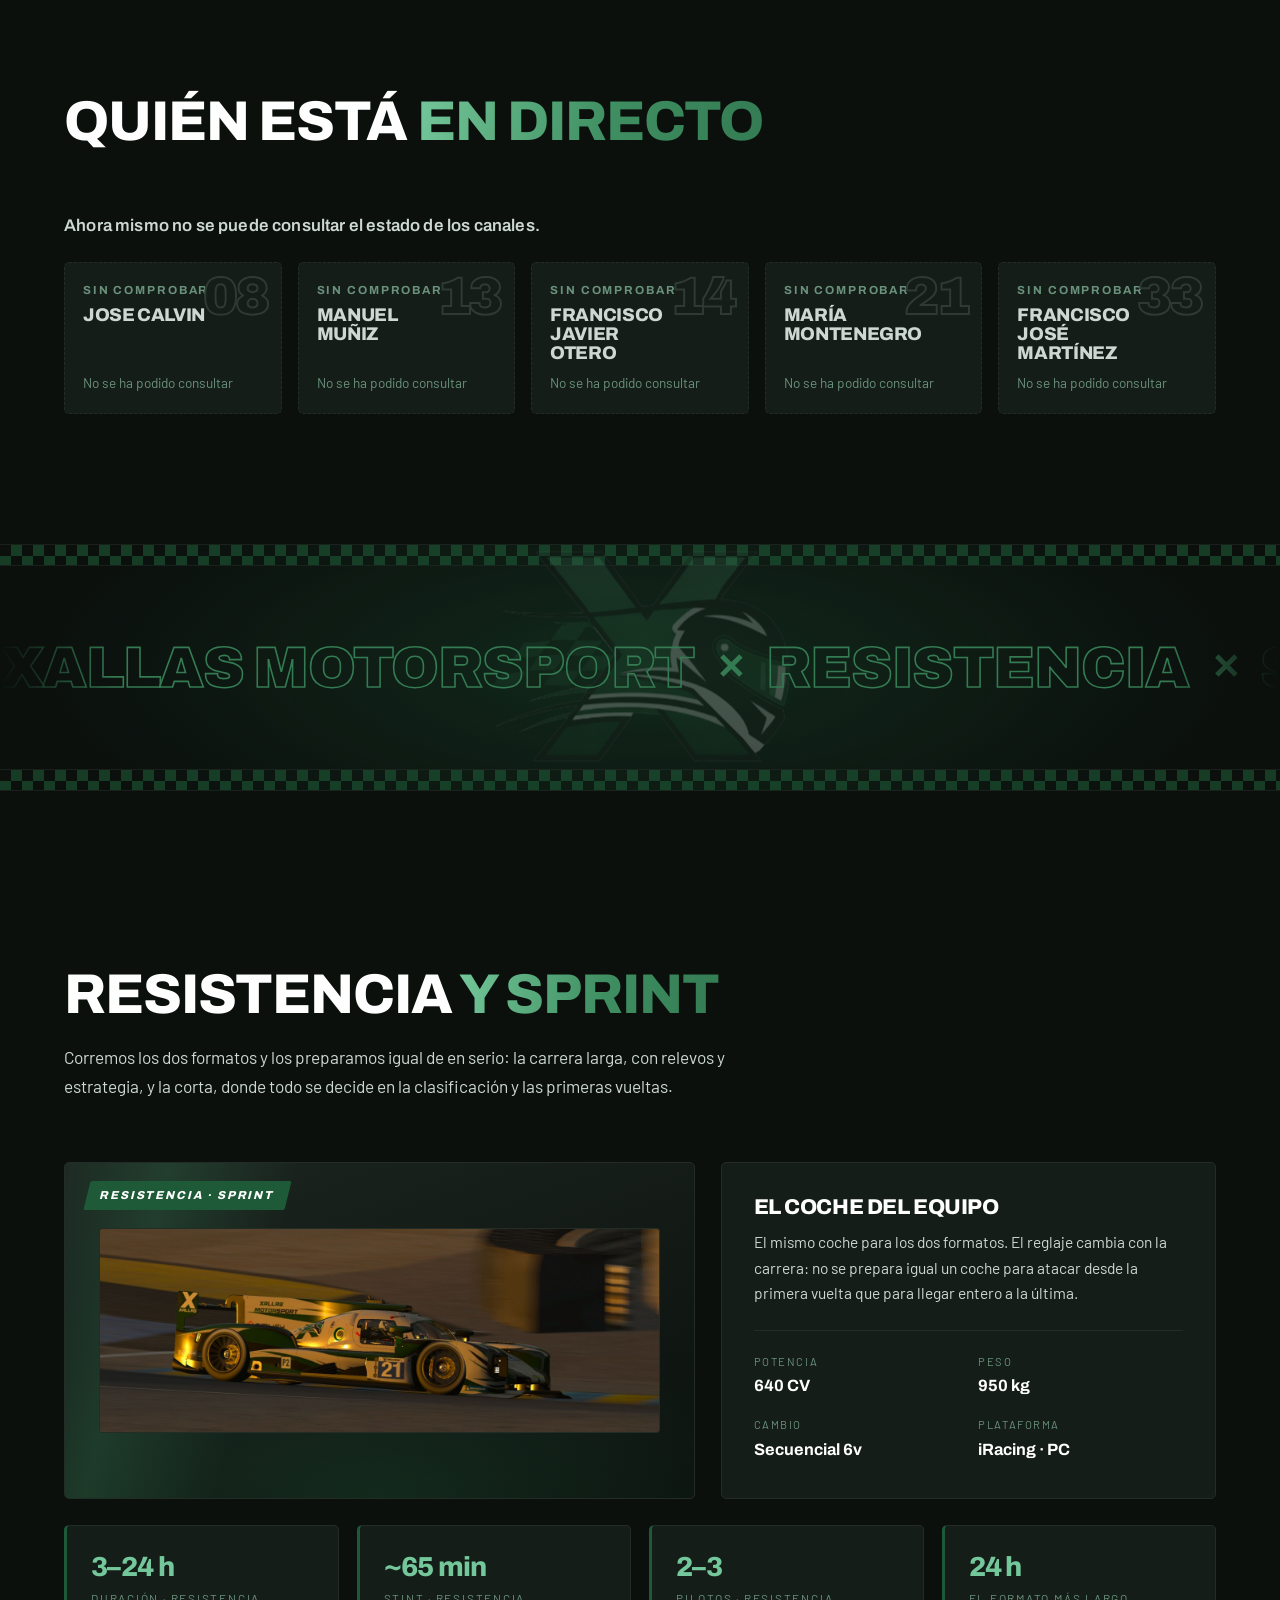
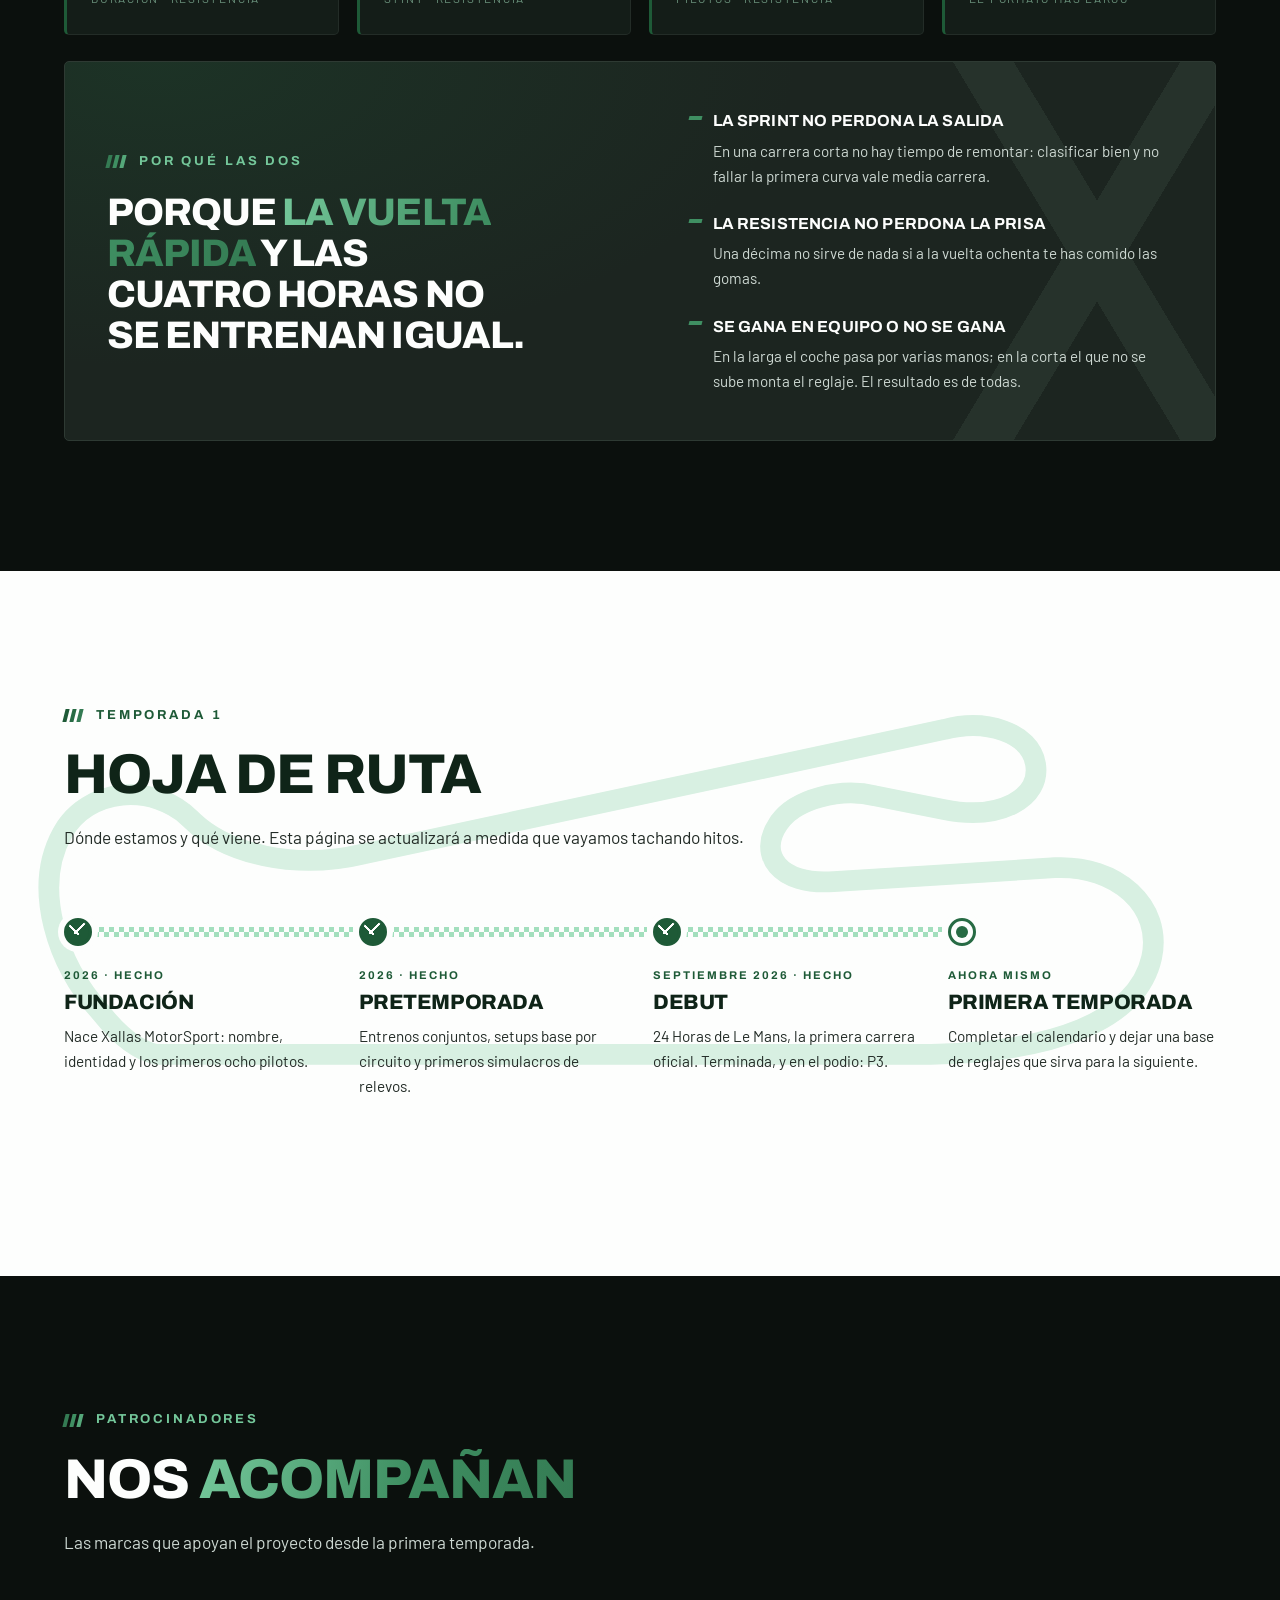
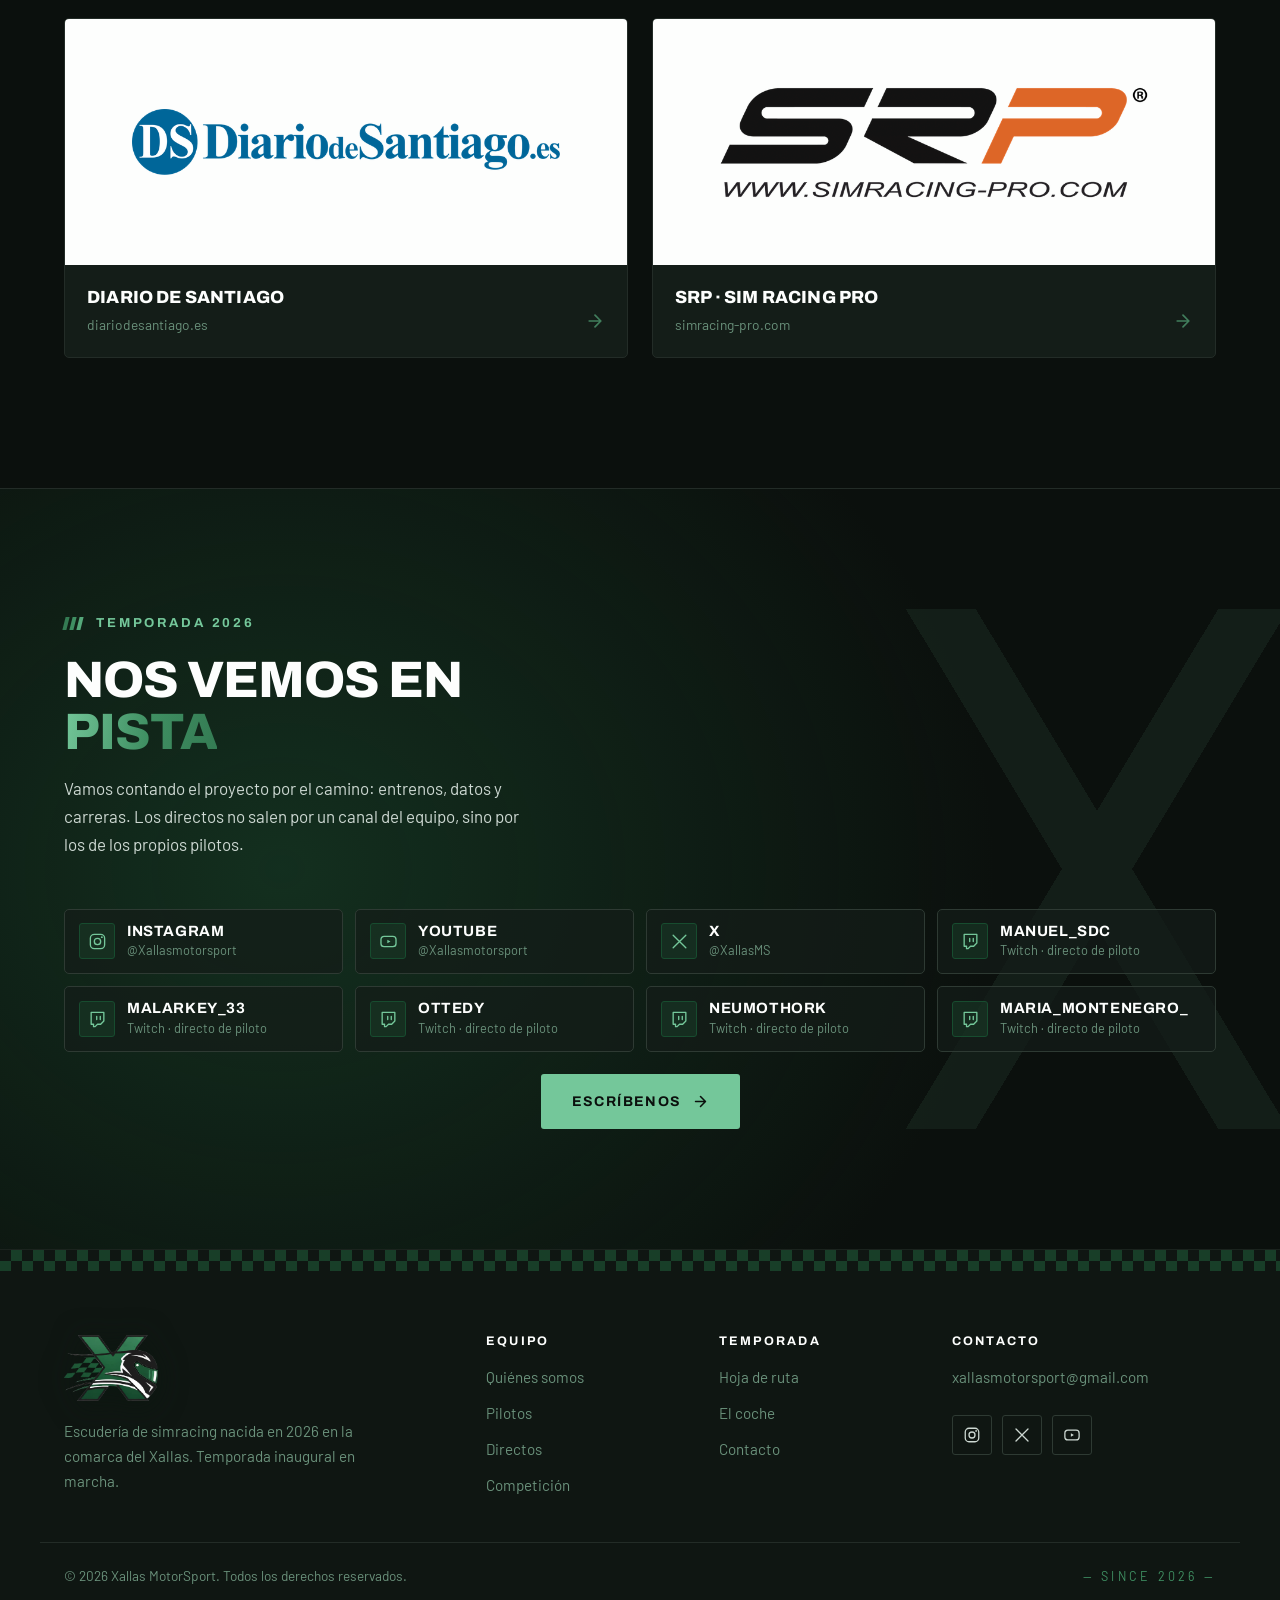
==== commit 2a03b7e6: "Alinear título y mecánico con las tarjetas de pilotos y titular «Alineación»" ====
--- a/index.html
+++ b/index.html
@@ -564,7 +564,7 @@
           <span class="eyebrow__bars" aria-hidden="true"><i></i><i></i><i></i></span>
           Pilotos
         </p>
-        <h2 class="section__title reveal" style="--d:60ms">La primera alineación</h2>
+        <h2 class="section__title reveal" style="--d:60ms">Alineación</h2>
       </div>
     </div>
 
--- a/assets/css/styles.css
+++ b/assets/css/styles.css
@@ -823,20 +823,28 @@
 /* ── 10. PILOTOS ────────────────────────────────────────────────────────── */
 /* Tres columnas fijas: los 9 pilotos quedan en tres filas exactas de 3, sin
    hueco suelto al final. Por debajo pasa a 2 y luego a 1 (ver media queries). */
-/* Con max-width las tarjetas no pasan de ~290px de ancho: a todo el ancho
-   salían enormes. Misma forma vertical, solo más pequeñas, y centradas. */
+/* Con un ancho máximo las tarjetas no pasan de ~290px: a todo el ancho
+   salían enormes. --ancho-pilotos lo comparten el título, la rejilla y el
+   mecánico, para que los tres empiecen y acaben a ras. */
+#pilotos { --ancho-pilotos: 910px; }
+#pilotos .section__head,
+#pilotos .drivers,
+#pilotos .crew {
+  max-width: var(--ancho-pilotos);
+  margin-inline: auto;
+}
 .drivers {
   display: grid;
   grid-template-columns: repeat(3, minmax(0, 1fr));
   gap: 20px;
-  max-width: 910px;
-  margin-inline: auto;
 }
 @media (max-width: 900px) {
-  .drivers { grid-template-columns: repeat(2, minmax(0, 1fr)); max-width: 620px; }
+  #pilotos { --ancho-pilotos: 620px; }
+  .drivers { grid-template-columns: repeat(2, minmax(0, 1fr)); }
 }
 @media (max-width: 580px) {
-  .drivers { grid-template-columns: minmax(0, 1fr); max-width: 320px; }
+  #pilotos { --ancho-pilotos: 320px; }
+  .drivers { grid-template-columns: minmax(0, 1fr); }
 }
 .driver {
   position: relative;
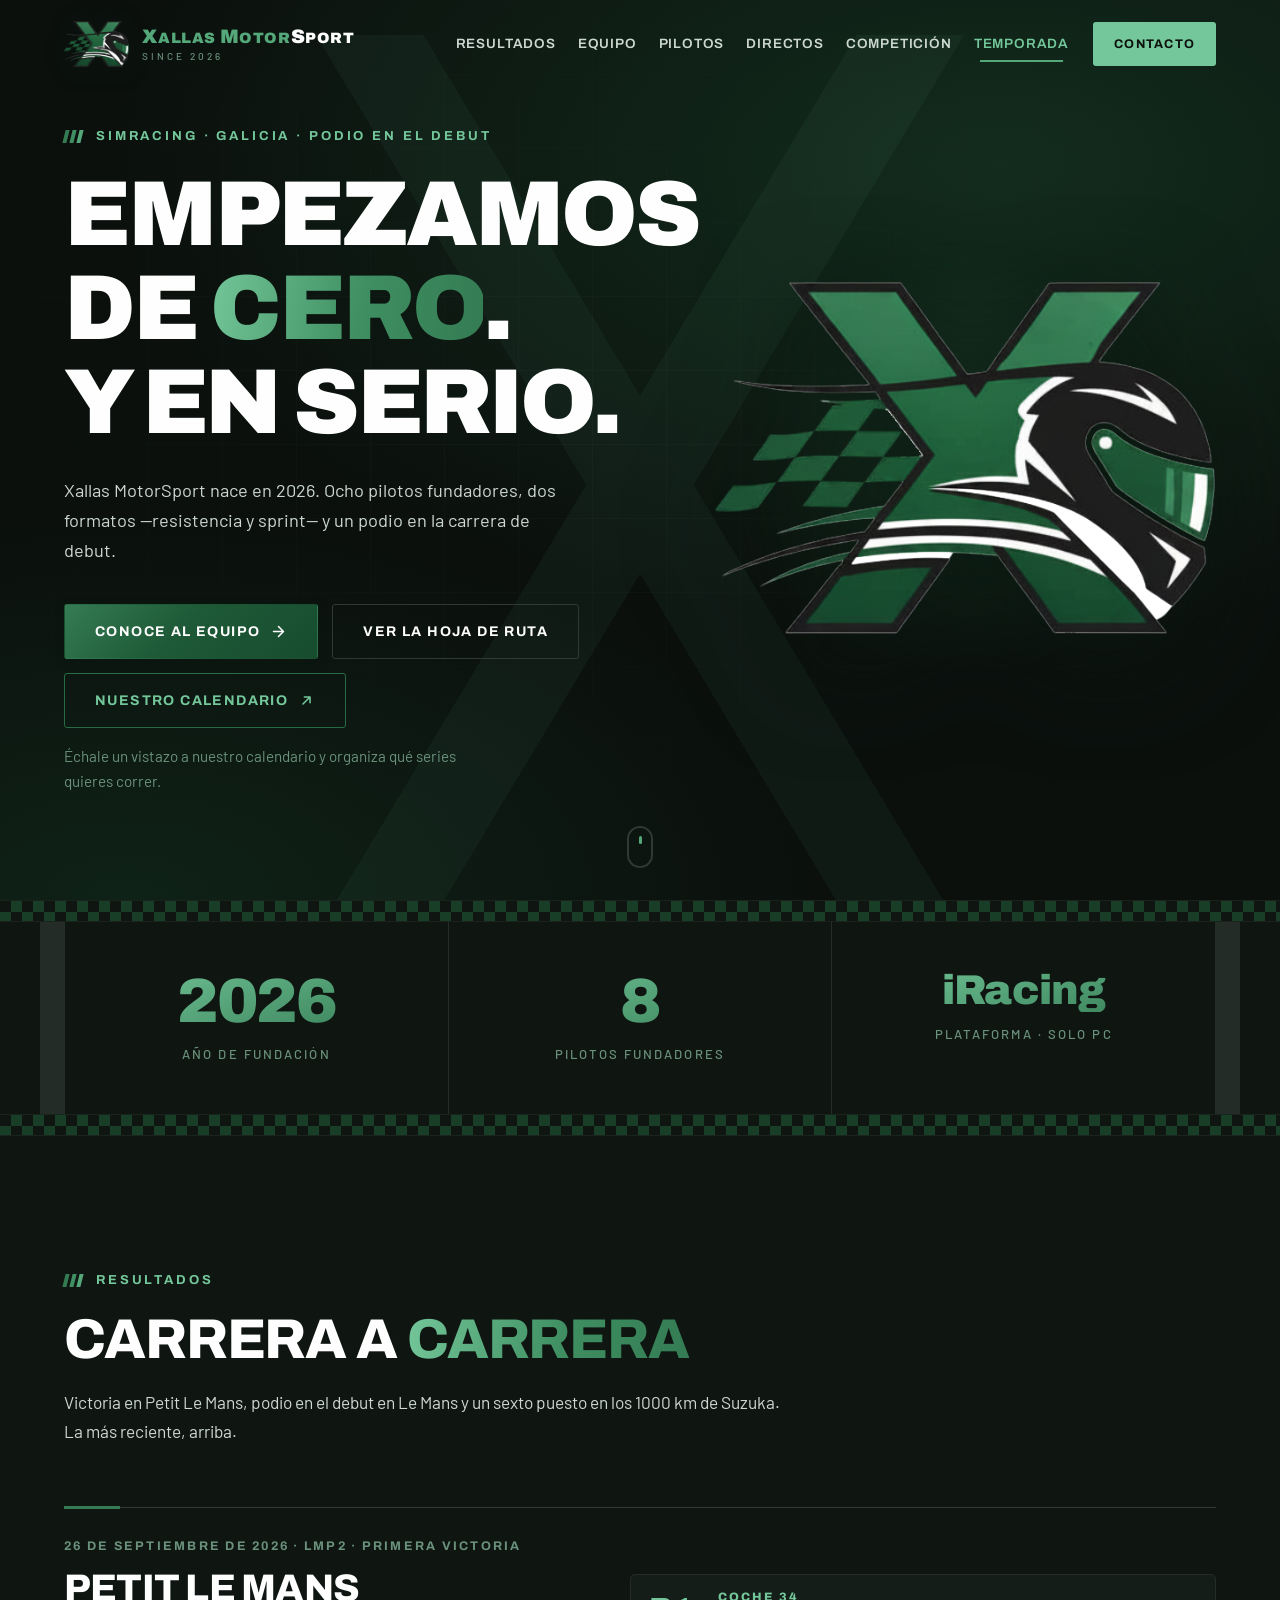
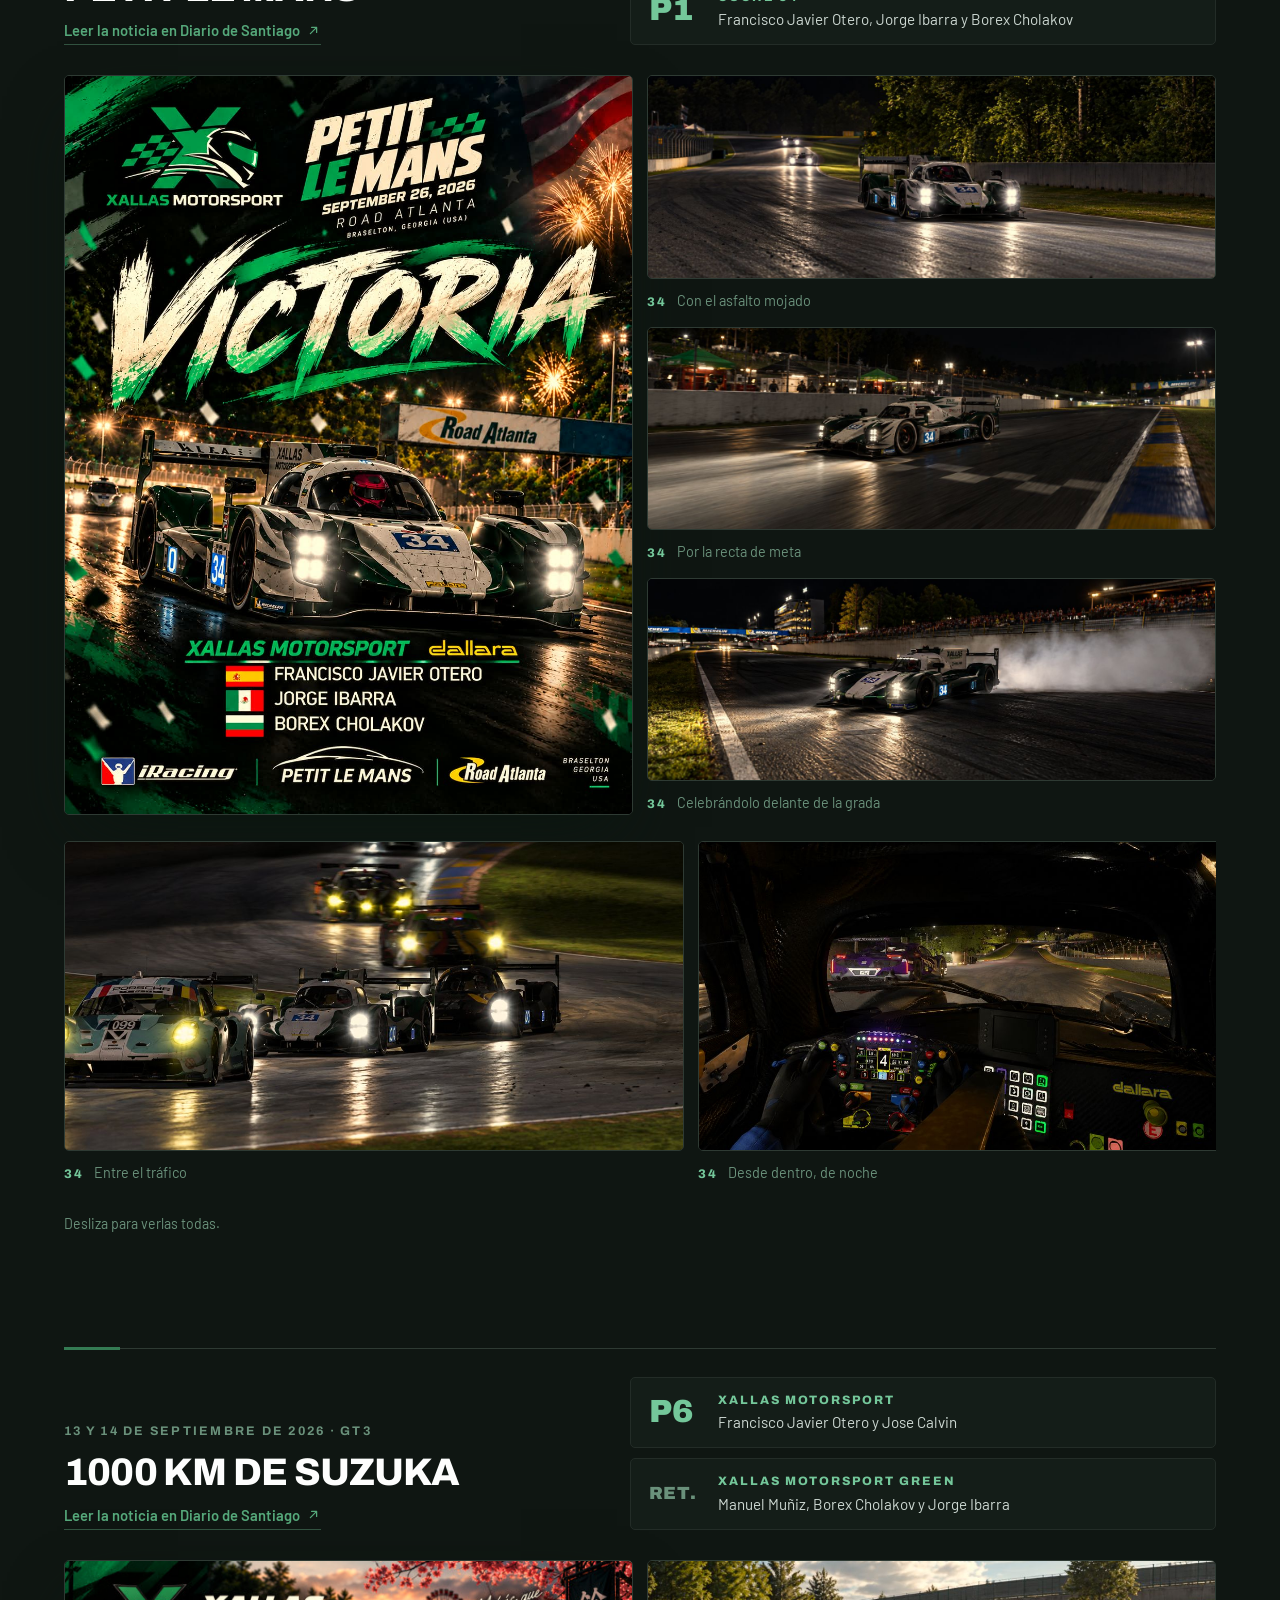
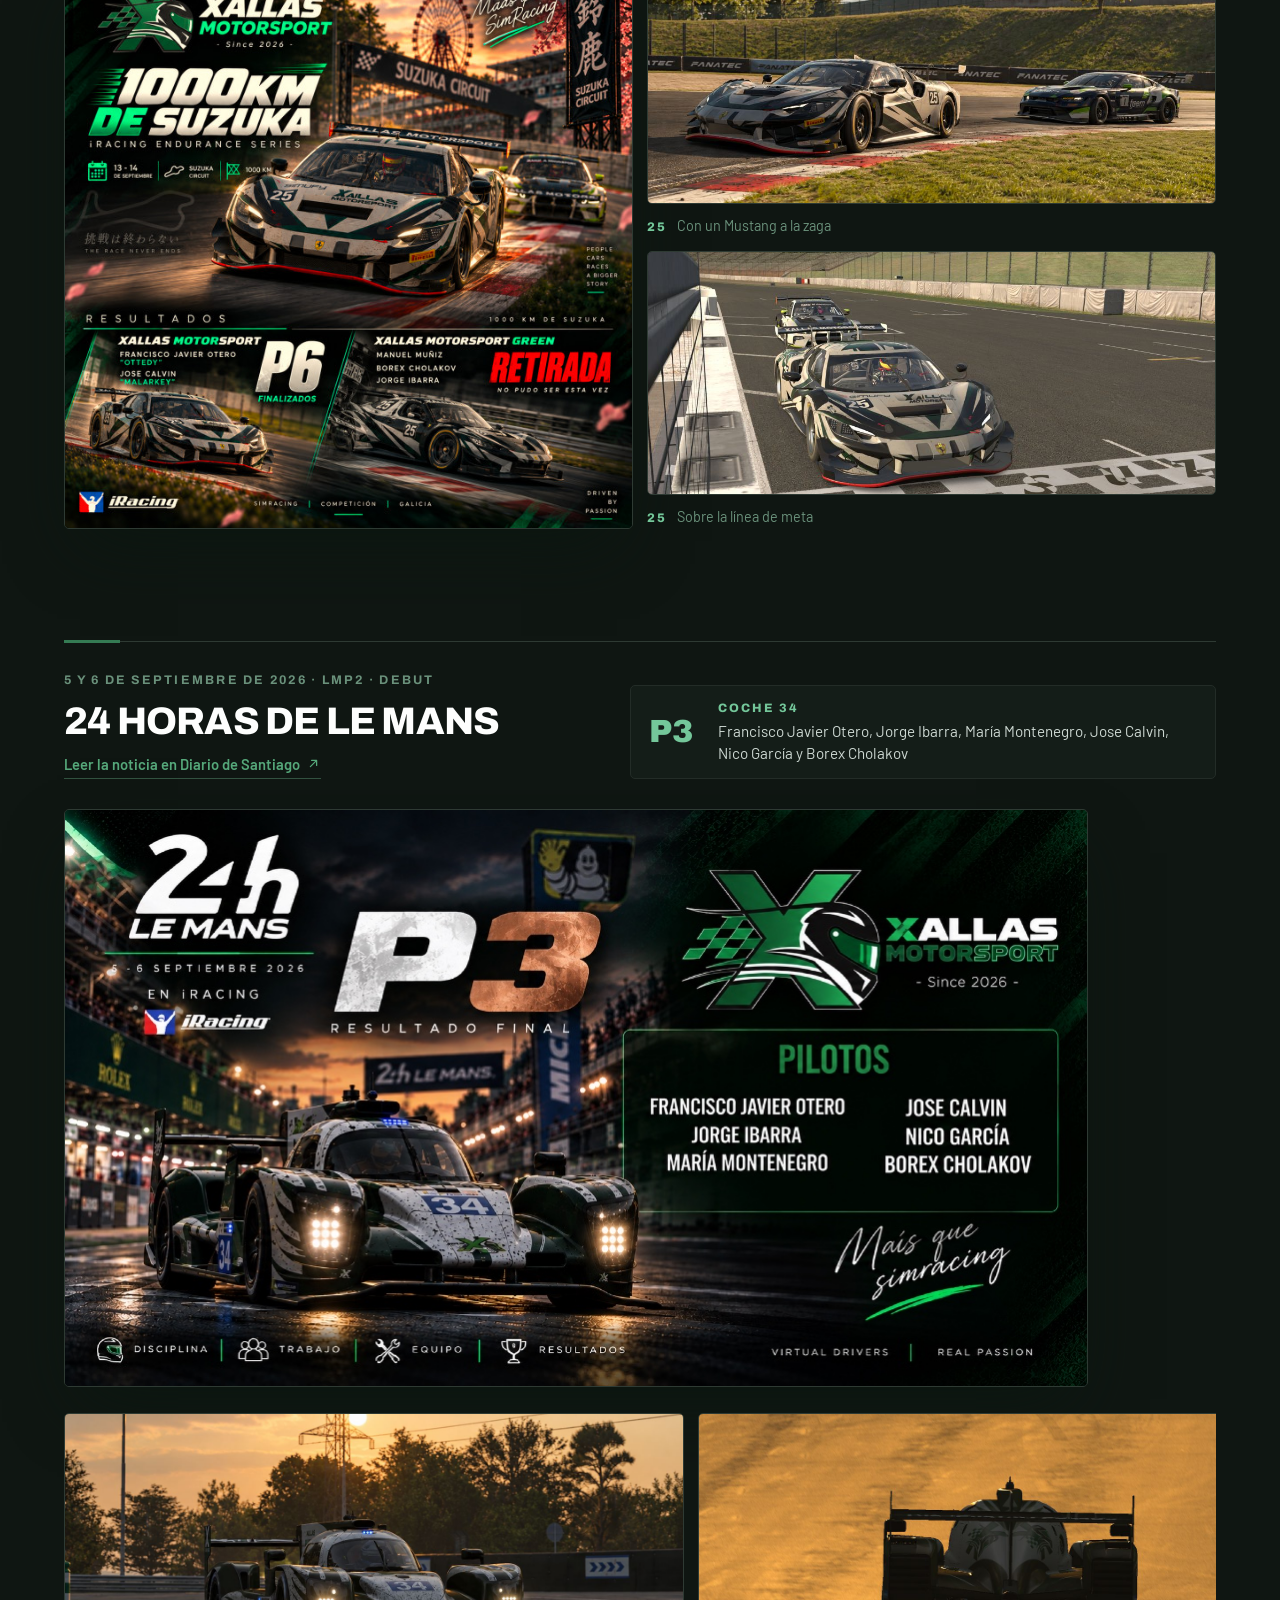
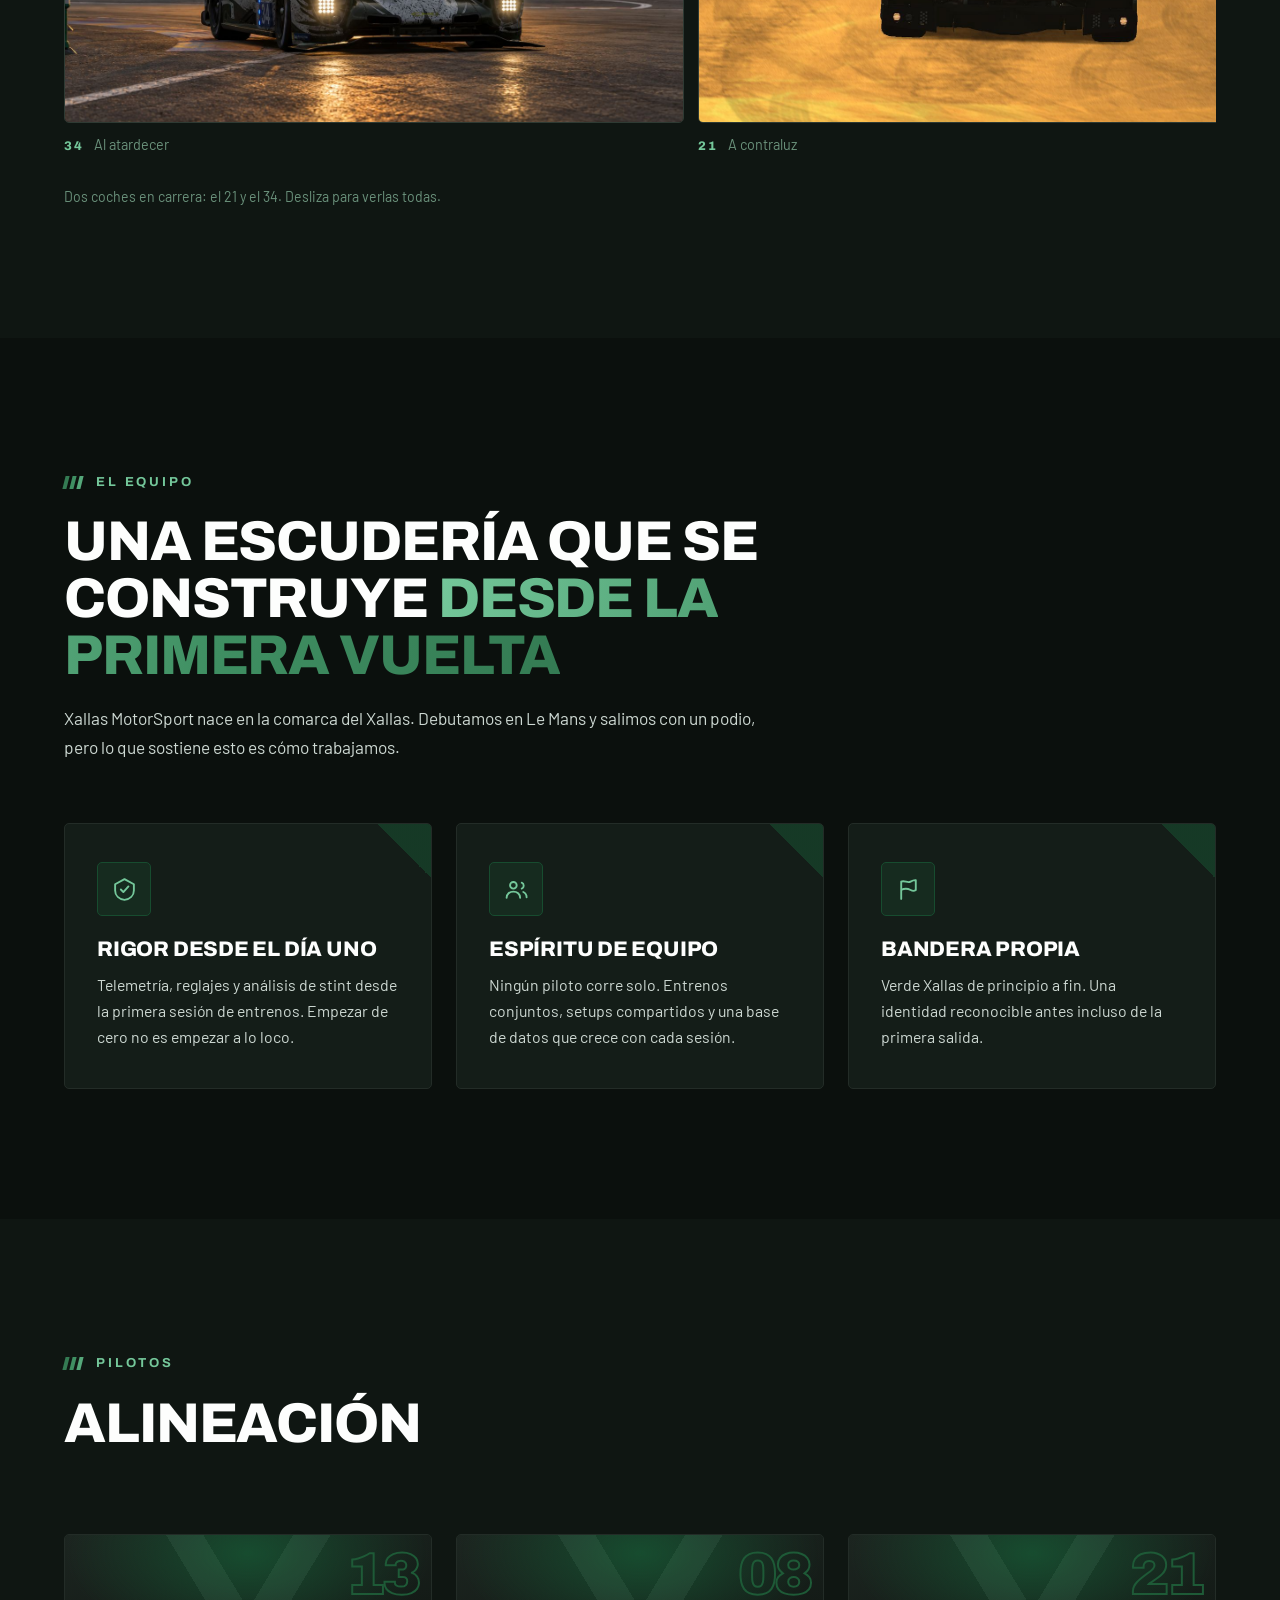
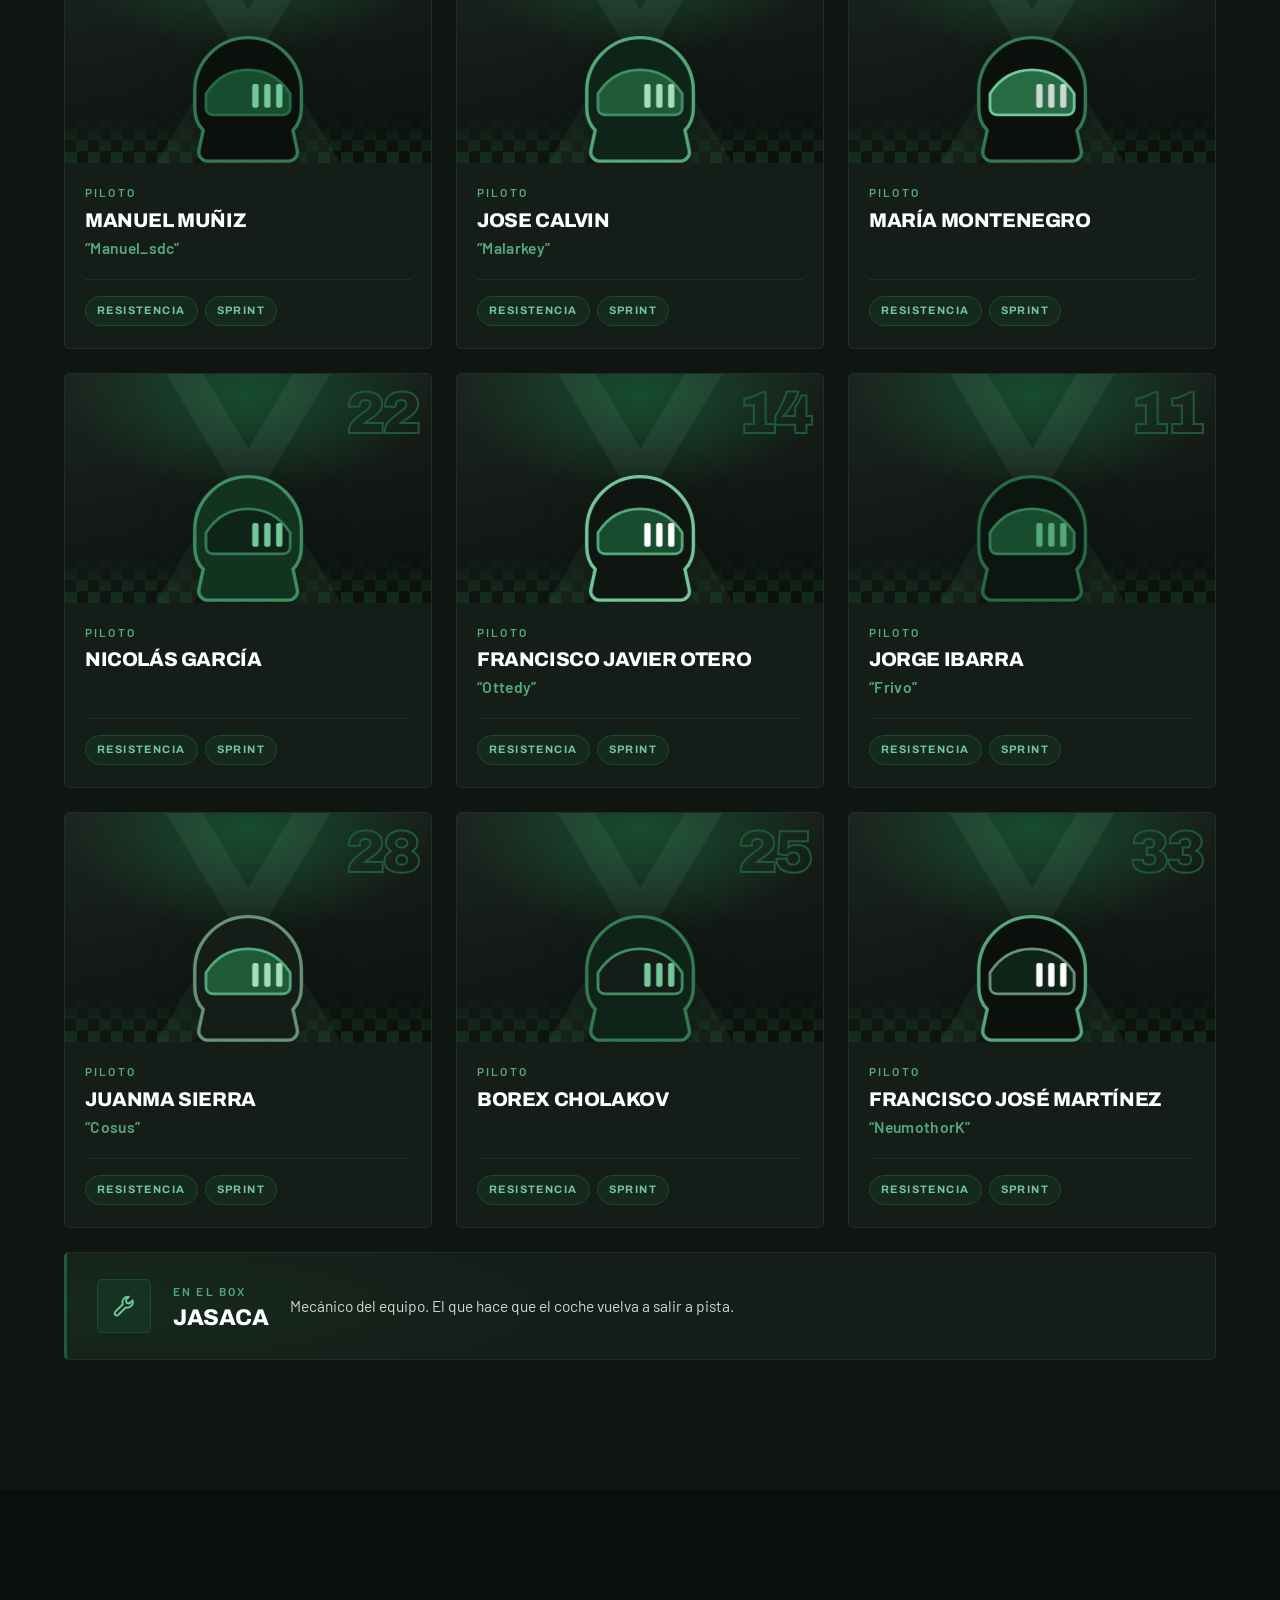
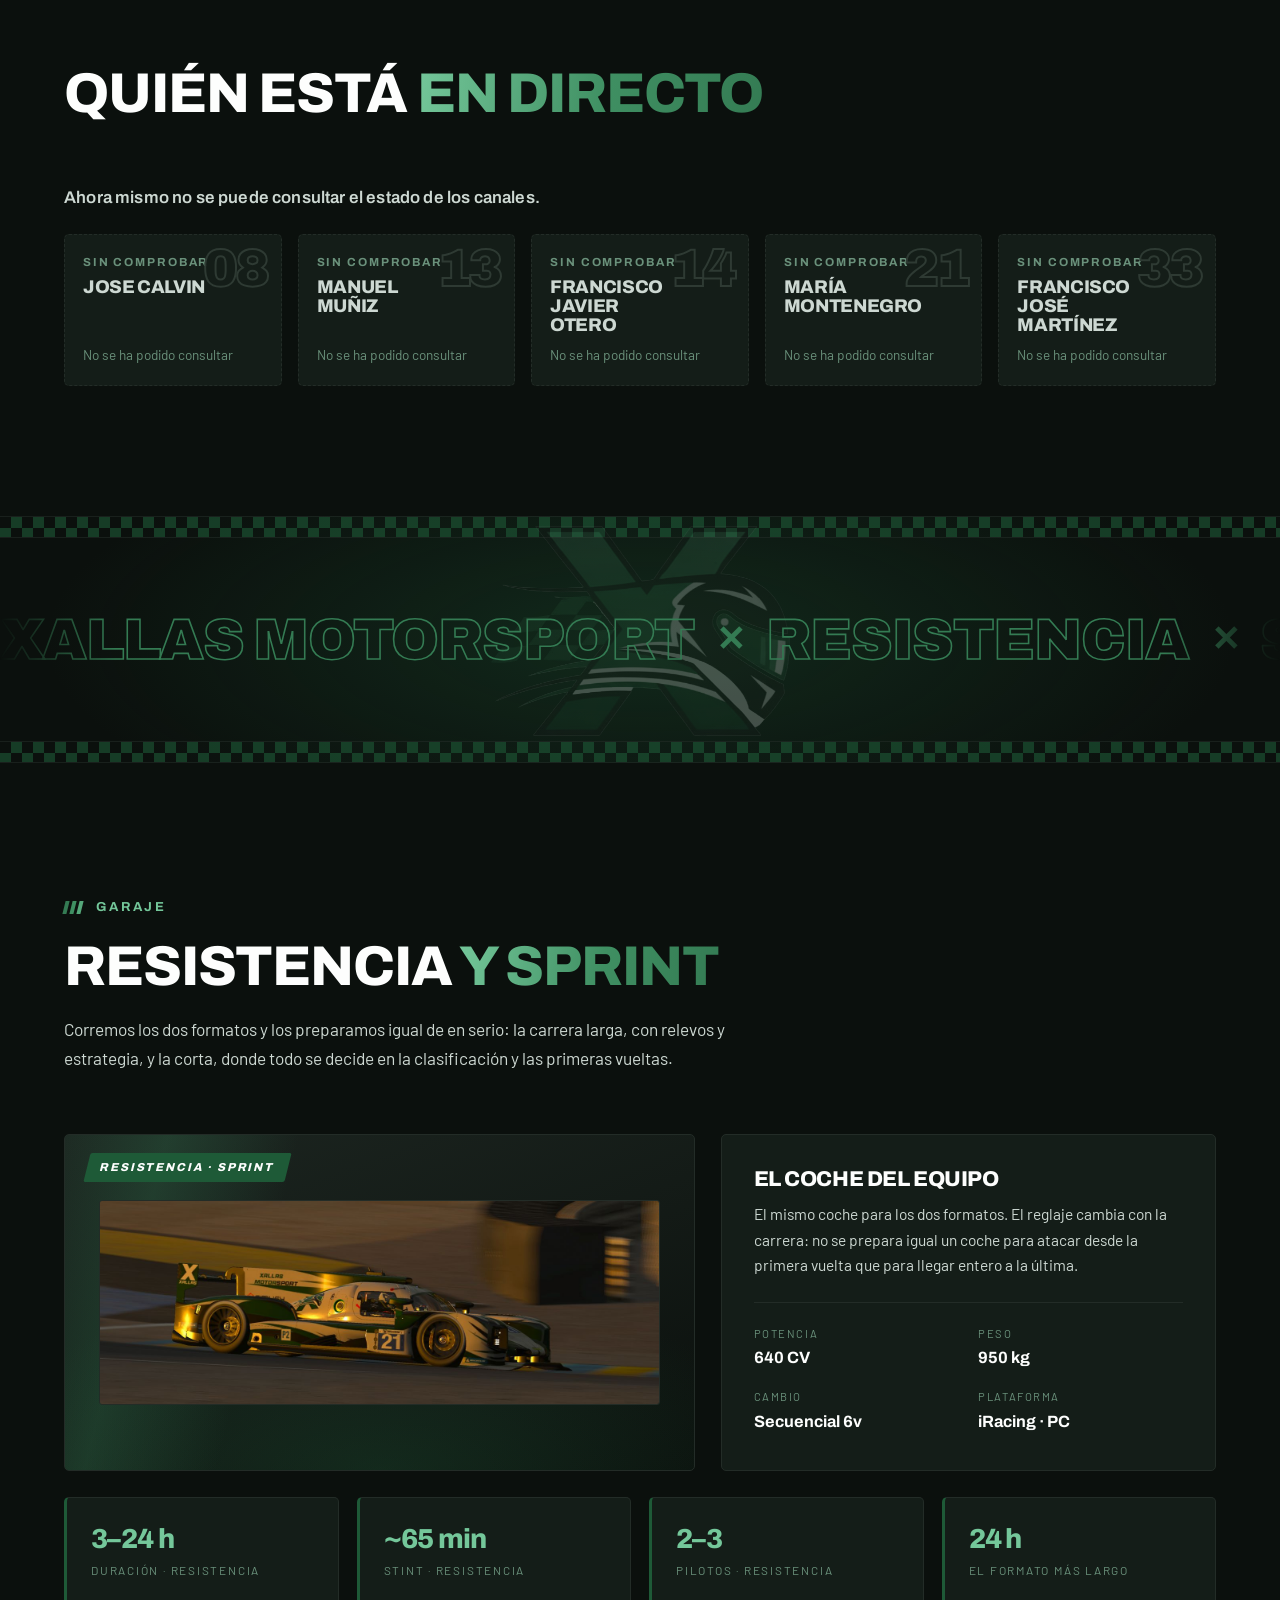
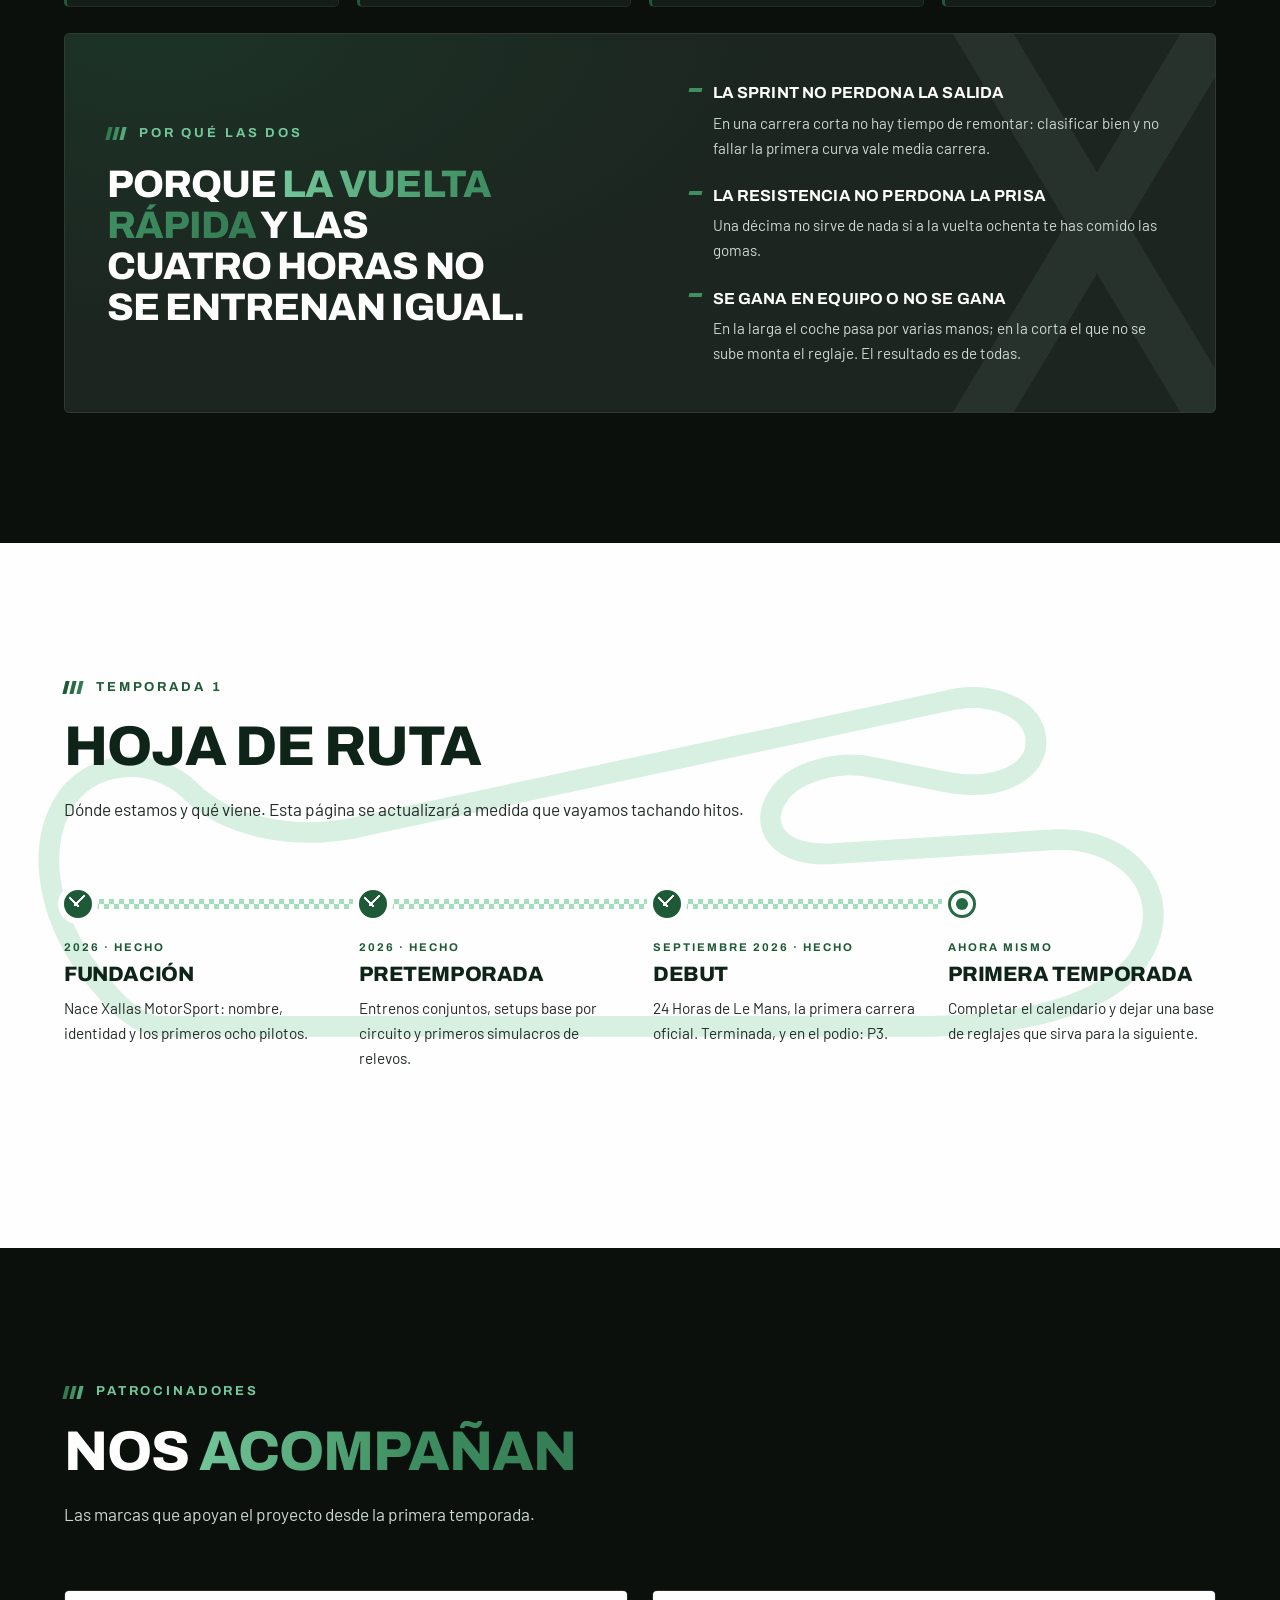
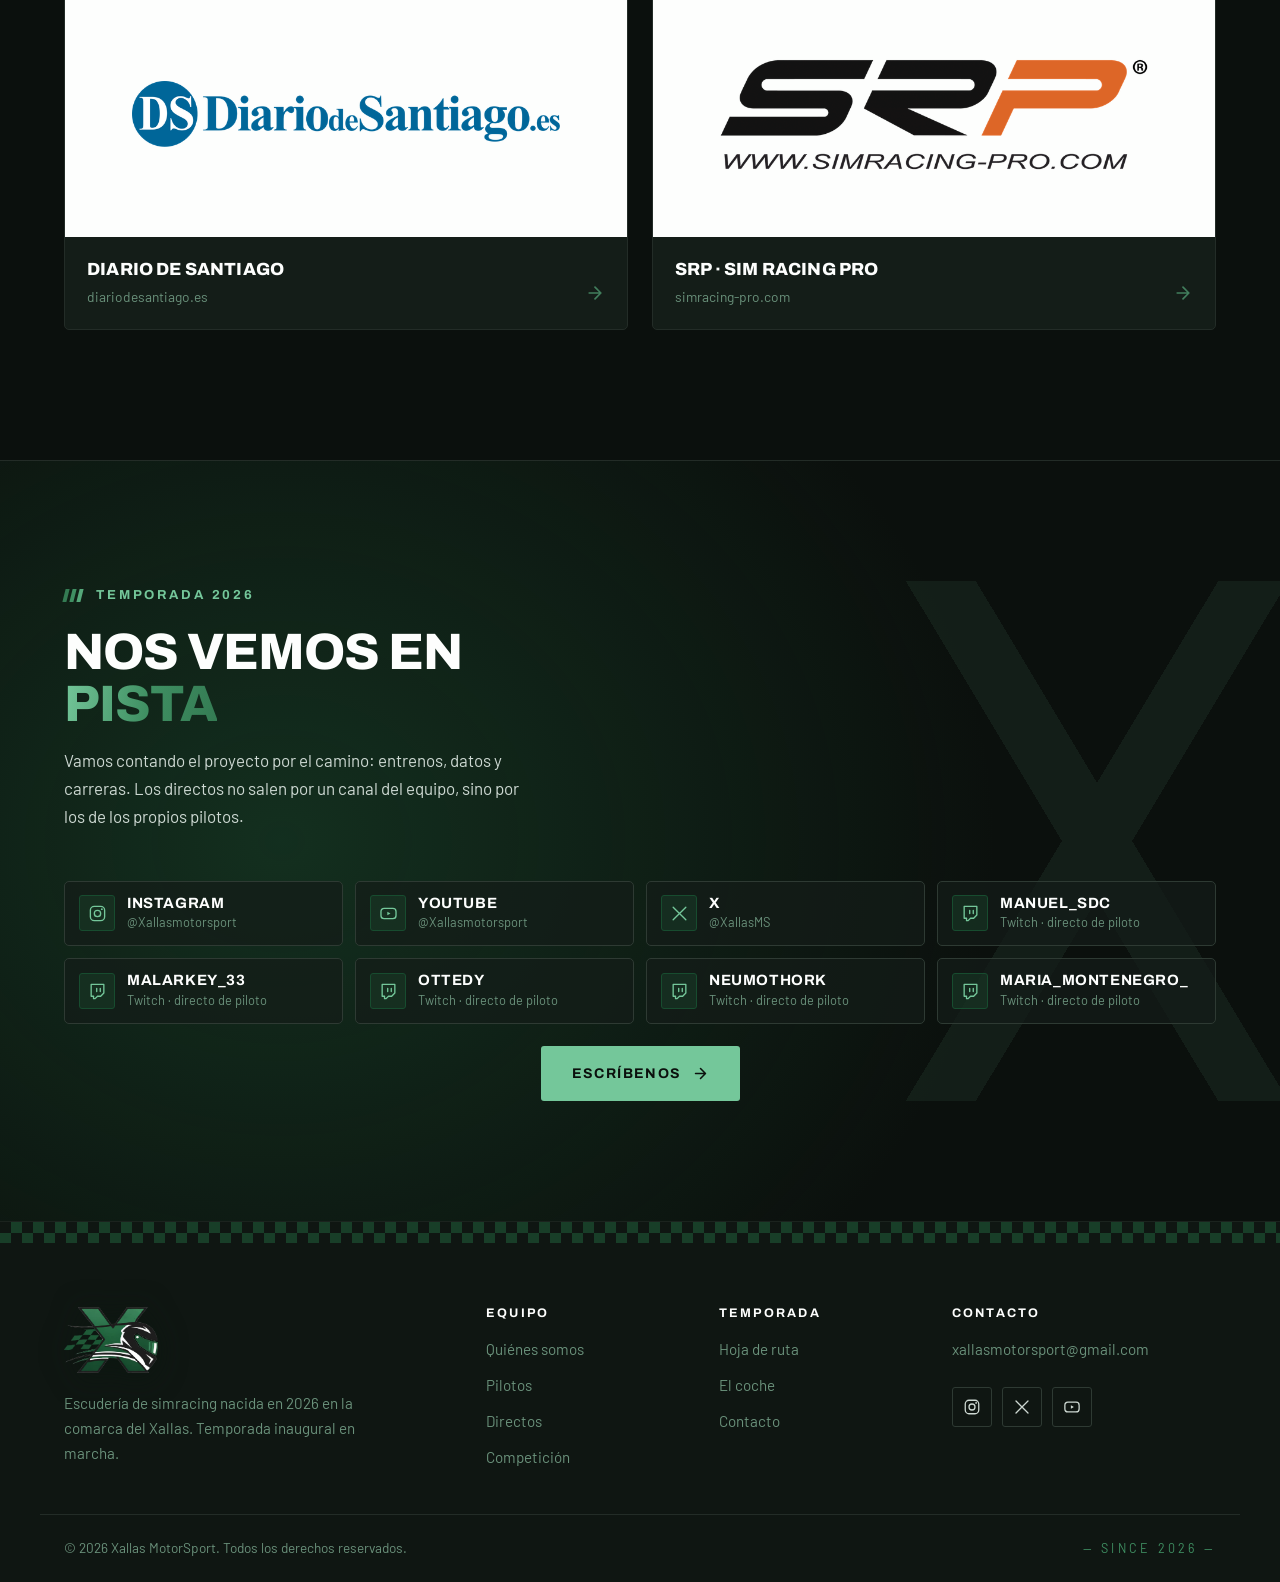
==== commit 1b3f70fb: "Enlazar cada resultado con su noticia en Diario de Santiago" ====
--- a/index.html
+++ b/index.html
@@ -309,6 +309,10 @@
         <div>
           <p class="carrera__cuando">26 de septiembre de 2026 · LMP2 · Primera victoria</p>
           <h3 class="carrera__nombre">Petit Le Mans</h3>
+          <a class="carrera__noticia" href="https://www.diariodesantiago.es/deportes/xallas-motorsport-conquista-las-10-horas-de-petit-le-mans-tras-una-gran-remontada-bajo-la-lluvia/" target="_blank" rel="noopener">
+            Leer la noticia en Diario de Santiago
+            <svg viewBox="0 0 24 24" aria-hidden="true"><path d="M7 17 17 7M9 7h8v8"/></svg>
+          </a>
         </div>
         <ul class="marcas">
           <li class="marca">
@@ -379,6 +383,10 @@
         <div>
           <p class="carrera__cuando">13 y 14 de septiembre de 2026 · GT3</p>
           <h3 class="carrera__nombre">1000 km de Suzuka</h3>
+          <a class="carrera__noticia" href="https://www.diariodesantiago.es/tendencias/xallas-motorsport-roza-el-top-5-en-los-1000-kilometros-virtuales-de-suzuka/" target="_blank" rel="noopener">
+            Leer la noticia en Diario de Santiago
+            <svg viewBox="0 0 24 24" aria-hidden="true"><path d="M7 17 17 7M9 7h8v8"/></svg>
+          </a>
         </div>
         <ul class="marcas">
           <li class="marca">
@@ -428,6 +436,10 @@
         <div>
           <p class="carrera__cuando">5 y 6 de septiembre de 2026 · LMP2 · Debut</p>
           <h3 class="carrera__nombre">24 Horas de Le Mans</h3>
+          <a class="carrera__noticia" href="https://www.diariodesantiago.es/deportes/xallas-motorsport-lleva-a-santa-comba-al-podio-de-las-24-horas-de-le-mans-virtuales/" target="_blank" rel="noopener">
+            Leer la noticia en Diario de Santiago
+            <svg viewBox="0 0 24 24" aria-hidden="true"><path d="M7 17 17 7M9 7h8v8"/></svg>
+          </a>
         </div>
         <ul class="marcas">
           <li class="marca">
--- a/assets/css/styles.css
+++ b/assets/css/styles.css
@@ -821,29 +821,20 @@
 .pillar p { color: var(--text-secondary); font-size: .99rem; }
 
 /* ── 10. PILOTOS ────────────────────────────────────────────────────────── */
-/* Tres columnas fijas: los 9 pilotos quedan en tres filas exactas de 3, sin
-   hueco suelto al final. Por debajo pasa a 2 y luego a 1 (ver media queries). */
-/* Con un ancho máximo las tarjetas no pasan de ~290px: a todo el ancho
-   salían enormes. --ancho-pilotos lo comparten el título, la rejilla y el
-   mecánico, para que los tres empiecen y acaben a ras. */
-#pilotos { --ancho-pilotos: 910px; }
-#pilotos .section__head,
-#pilotos .drivers,
-#pilotos .crew {
-  max-width: var(--ancho-pilotos);
-  margin-inline: auto;
-}
+/* Misma regla que el resto de rejillas de la web: ancho completo de .wrap y
+   24px de separación en las dos direcciones. Tres columnas, así que los 9
+   pilotos quedan en tres filas exactas; por debajo pasa a 2 y luego a 1.
+   Para que no se vean enormes se baja la altura de la foto (ver
+   .driver__photo), no el ancho. */
 .drivers {
   display: grid;
   grid-template-columns: repeat(3, minmax(0, 1fr));
-  gap: 20px;
+  gap: 24px;
 }
 @media (max-width: 900px) {
-  #pilotos { --ancho-pilotos: 620px; }
   .drivers { grid-template-columns: repeat(2, minmax(0, 1fr)); }
 }
 @media (max-width: 580px) {
-  #pilotos { --ancho-pilotos: 320px; }
   .drivers { grid-template-columns: minmax(0, 1fr); }
 }
 .driver {
@@ -892,7 +883,7 @@
 /* Marcador de foto: sustituir por <img> del piloto */
 .driver__photo {
   position: relative;
-  aspect-ratio: 4 / 3.4;
+  aspect-ratio: 16 / 10;
   overflow: hidden;
   background:
     radial-gradient(80% 70% at 50% 8%, var(--green-800) 0%, transparent 62%),
@@ -953,8 +944,8 @@
 
 .driver__silhouette {
   position: absolute;
-  left: 50%; bottom: -9%;
-  width: 62%;
+  left: 50%; bottom: -10%;
+  width: 46%;
   transform: translateX(-50%) translate3d(var(--phx, 0px), var(--phy, 0px), 0)
              translateY(var(--hy, 0px)) scale(var(--hs, 1));
   filter: drop-shadow(0 10px 20px rgba(10, 22, 15, .8));
@@ -1261,6 +1252,28 @@
   color: var(--text-muted);
 }
 .carrera__nombre { font-size: clamp(1.7rem, 3.4vw, 2.4rem); }
+/* Enlace a la crónica de la carrera en prensa (web externa) */
+.carrera__noticia {
+  display: inline-flex;
+  align-items: center;
+  gap: 6px;
+  margin-top: 10px;
+  font-size: .92rem;
+  font-weight: 600;
+  color: var(--green-300);
+  text-decoration: none;
+  border-bottom: 1px solid rgba(116, 196, 150, .35);
+  padding-bottom: 2px;
+  transition: color .25s var(--ease), border-color .25s var(--ease);
+}
+.carrera__noticia:hover { color: var(--green-100); border-bottom-color: var(--green-200); }
+.carrera__noticia svg {
+  width: 15px; height: 15px;
+  fill: none; stroke: currentColor; stroke-width: 2;
+  stroke-linecap: round; stroke-linejoin: round;
+  transition: transform .25s var(--ease);
+}
+.carrera__noticia:hover svg { transform: translate(2px, -2px); }
 
 /* Una fila por coche. La posición va en grande porque es lo primero que se
    busca; la retirada, más pequeña y apagada, para que no compita con ella. */
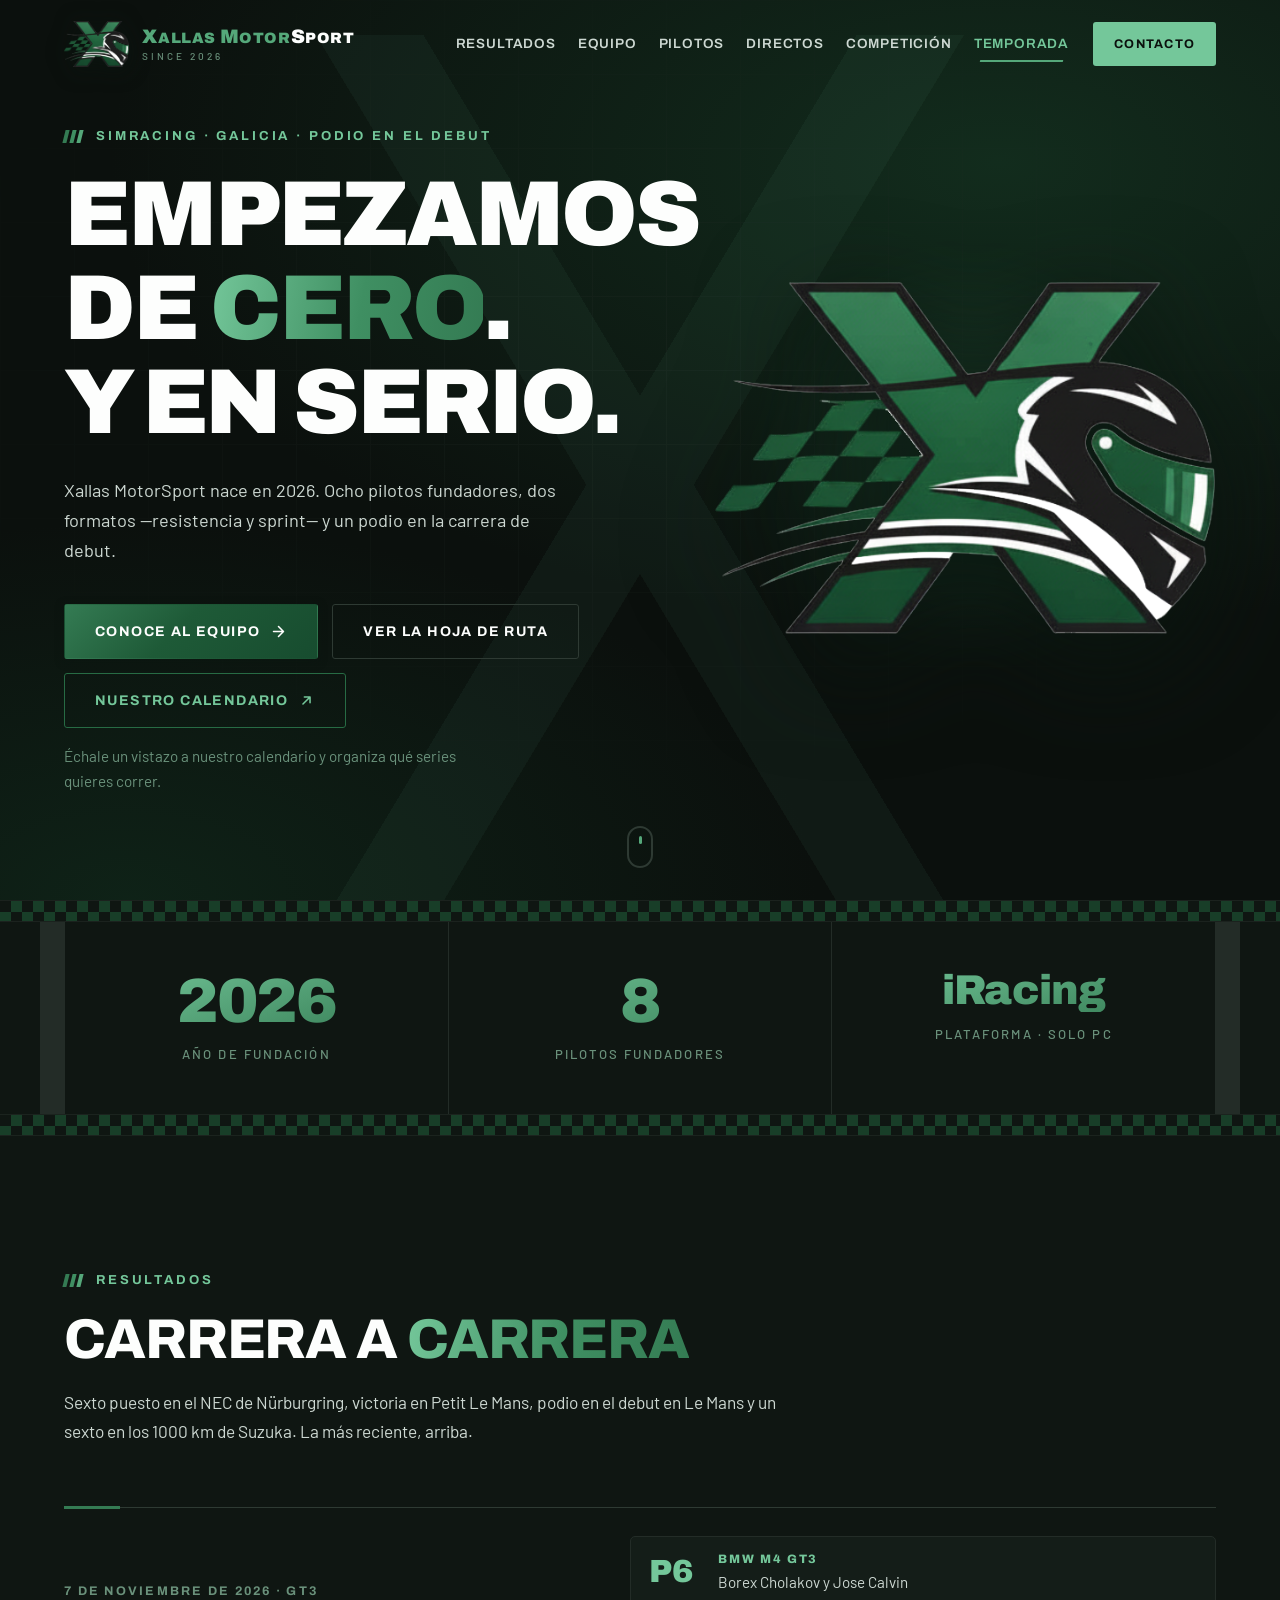
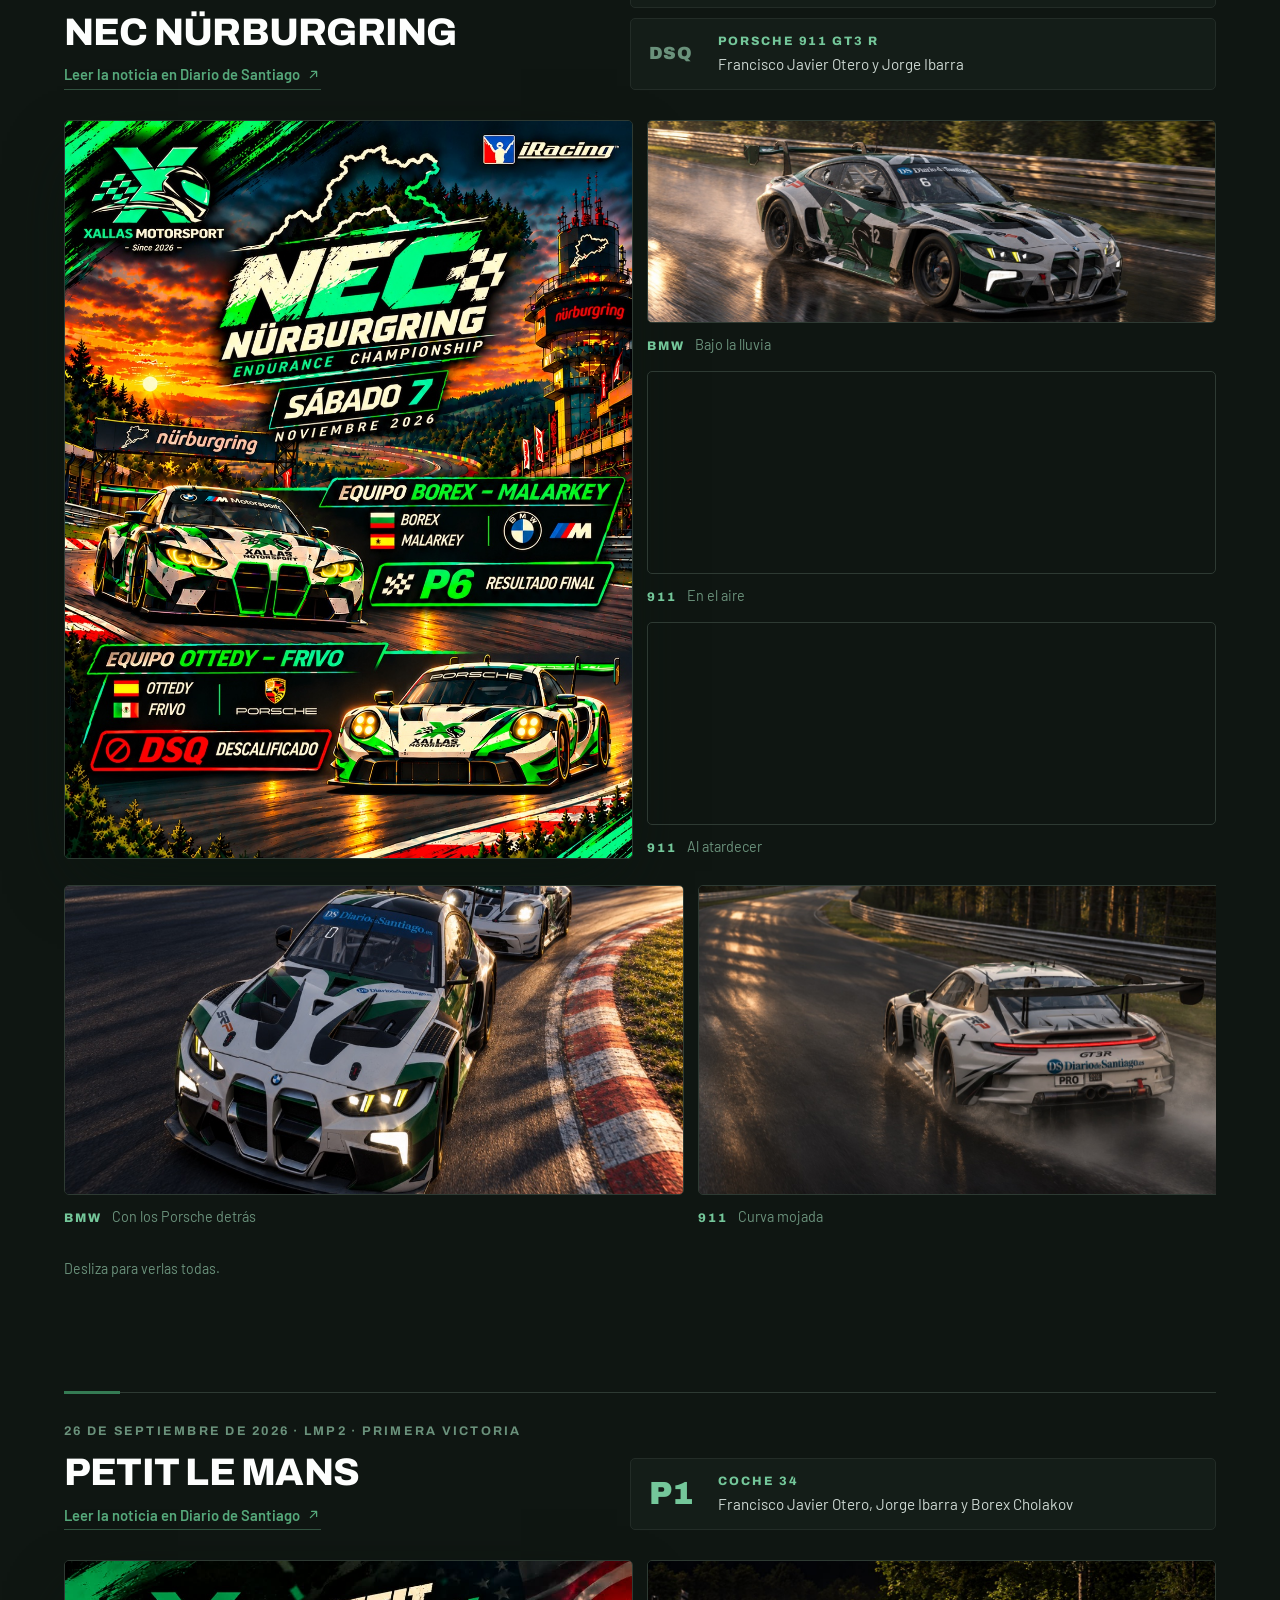
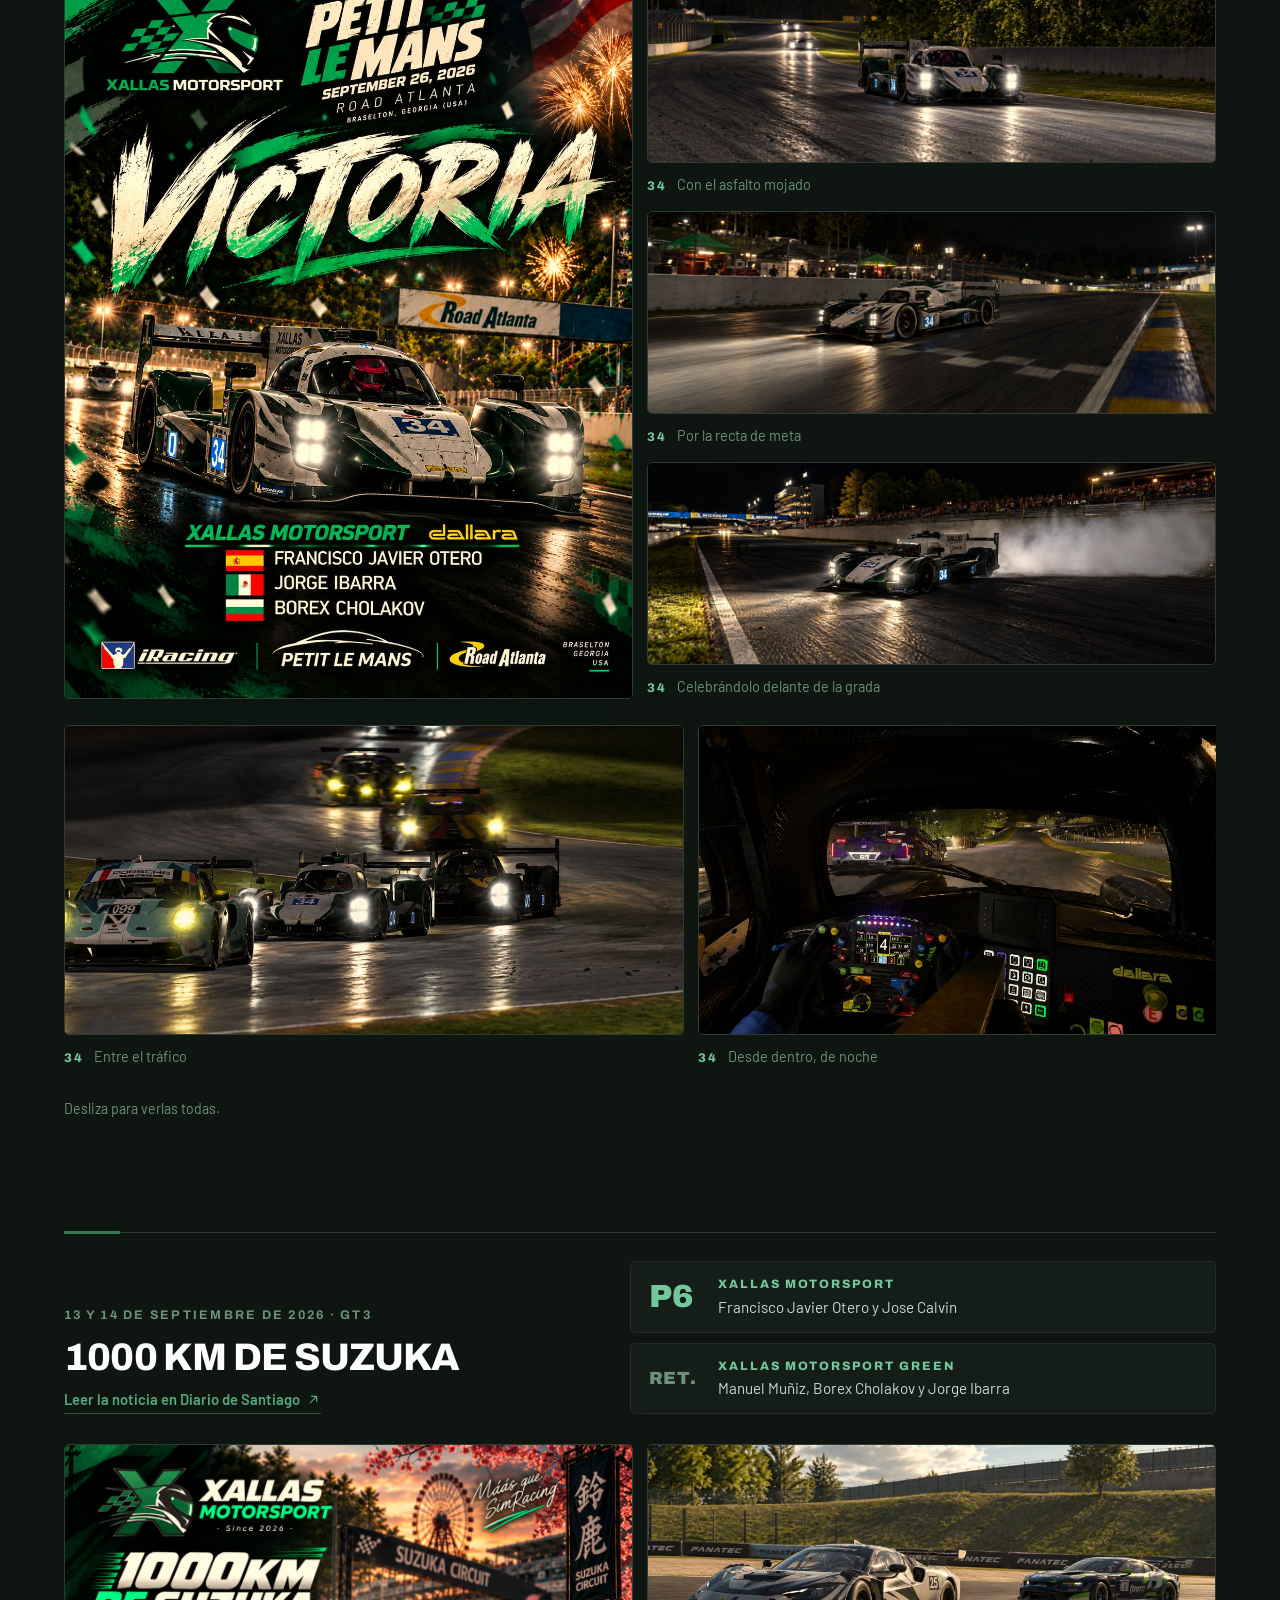
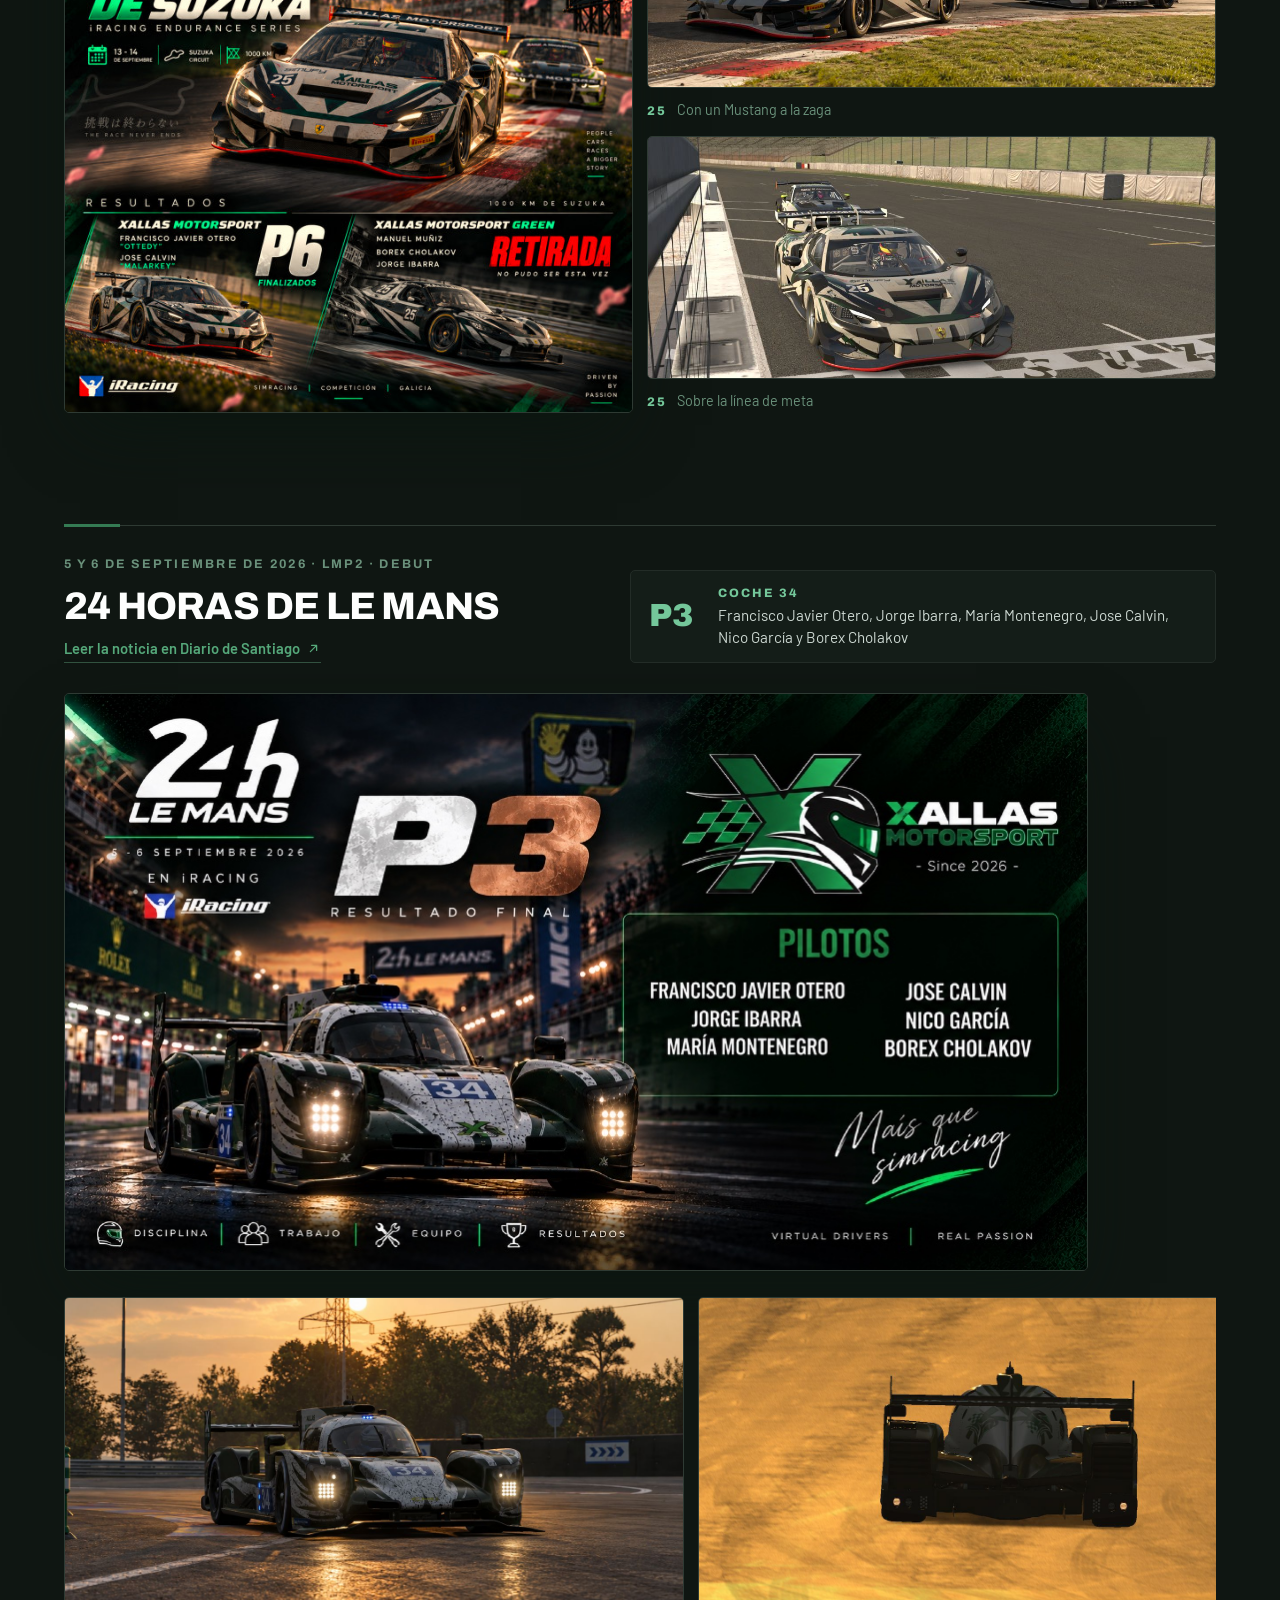
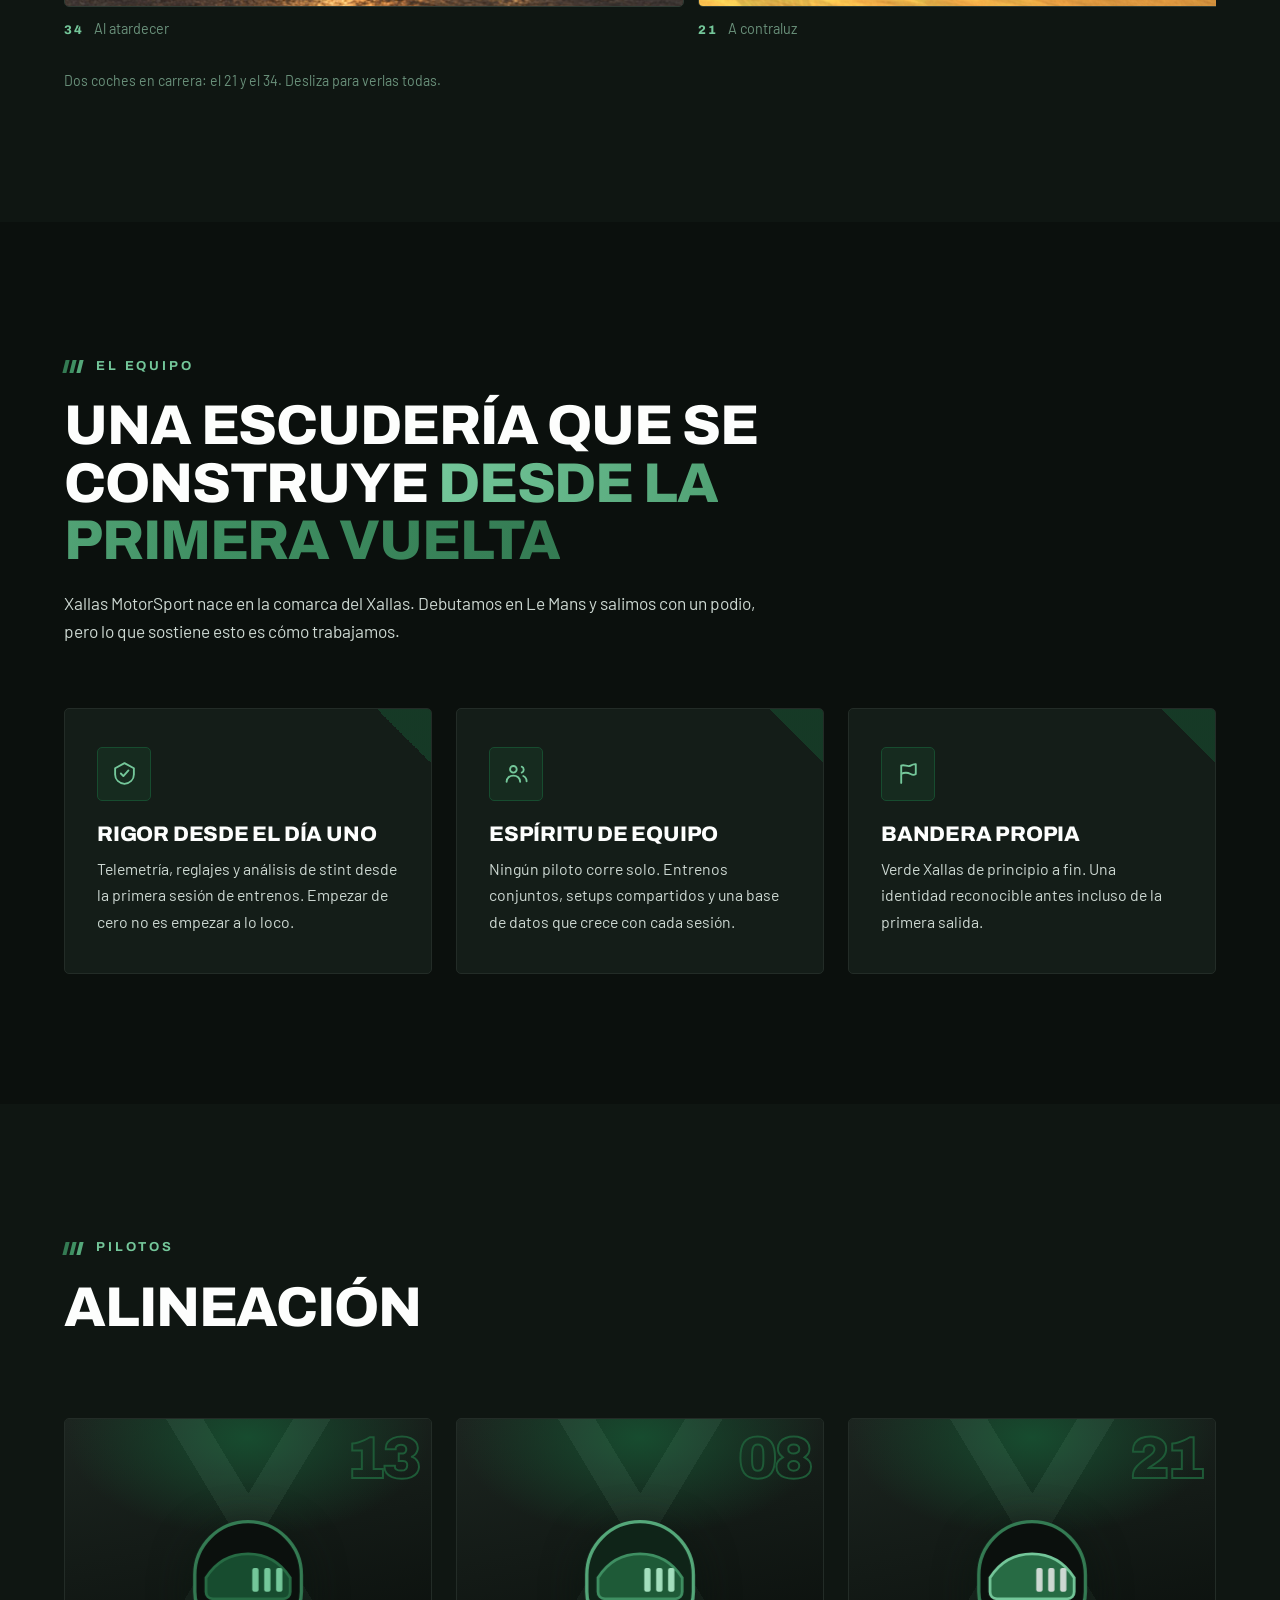
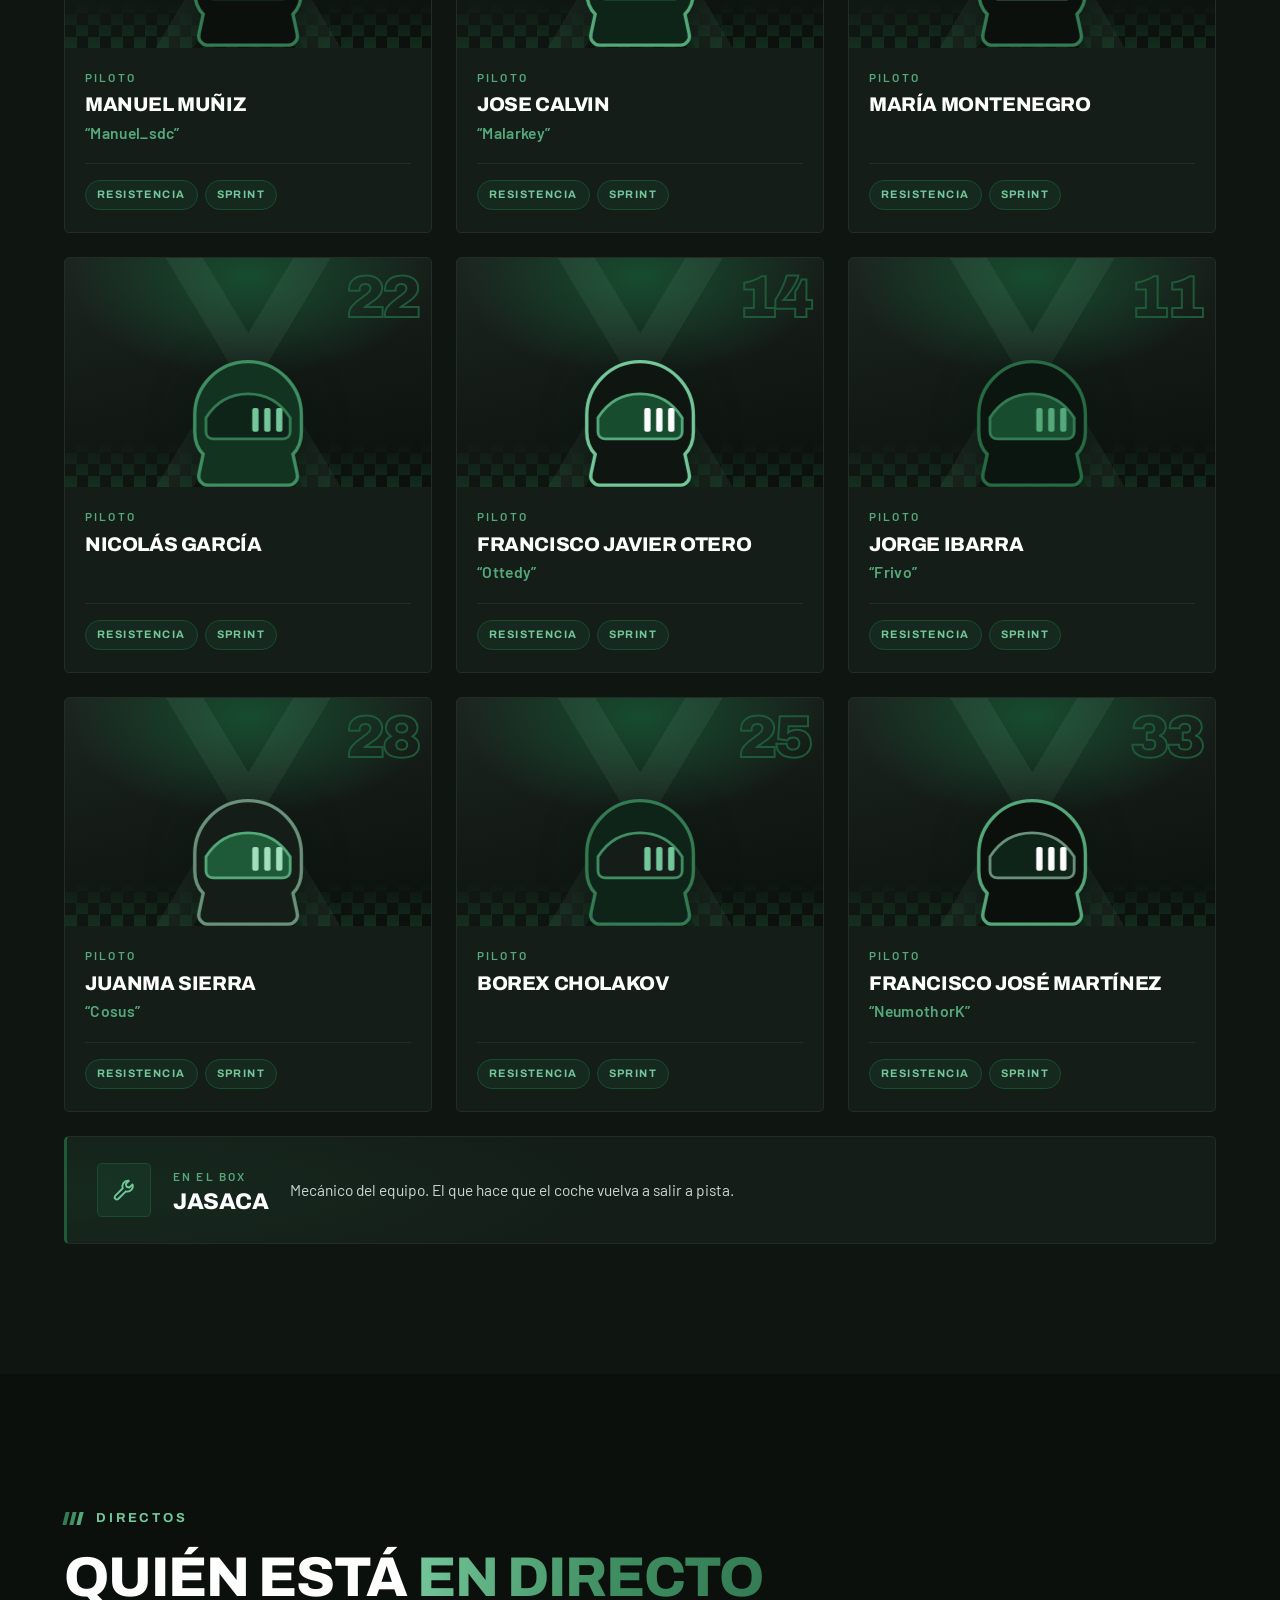
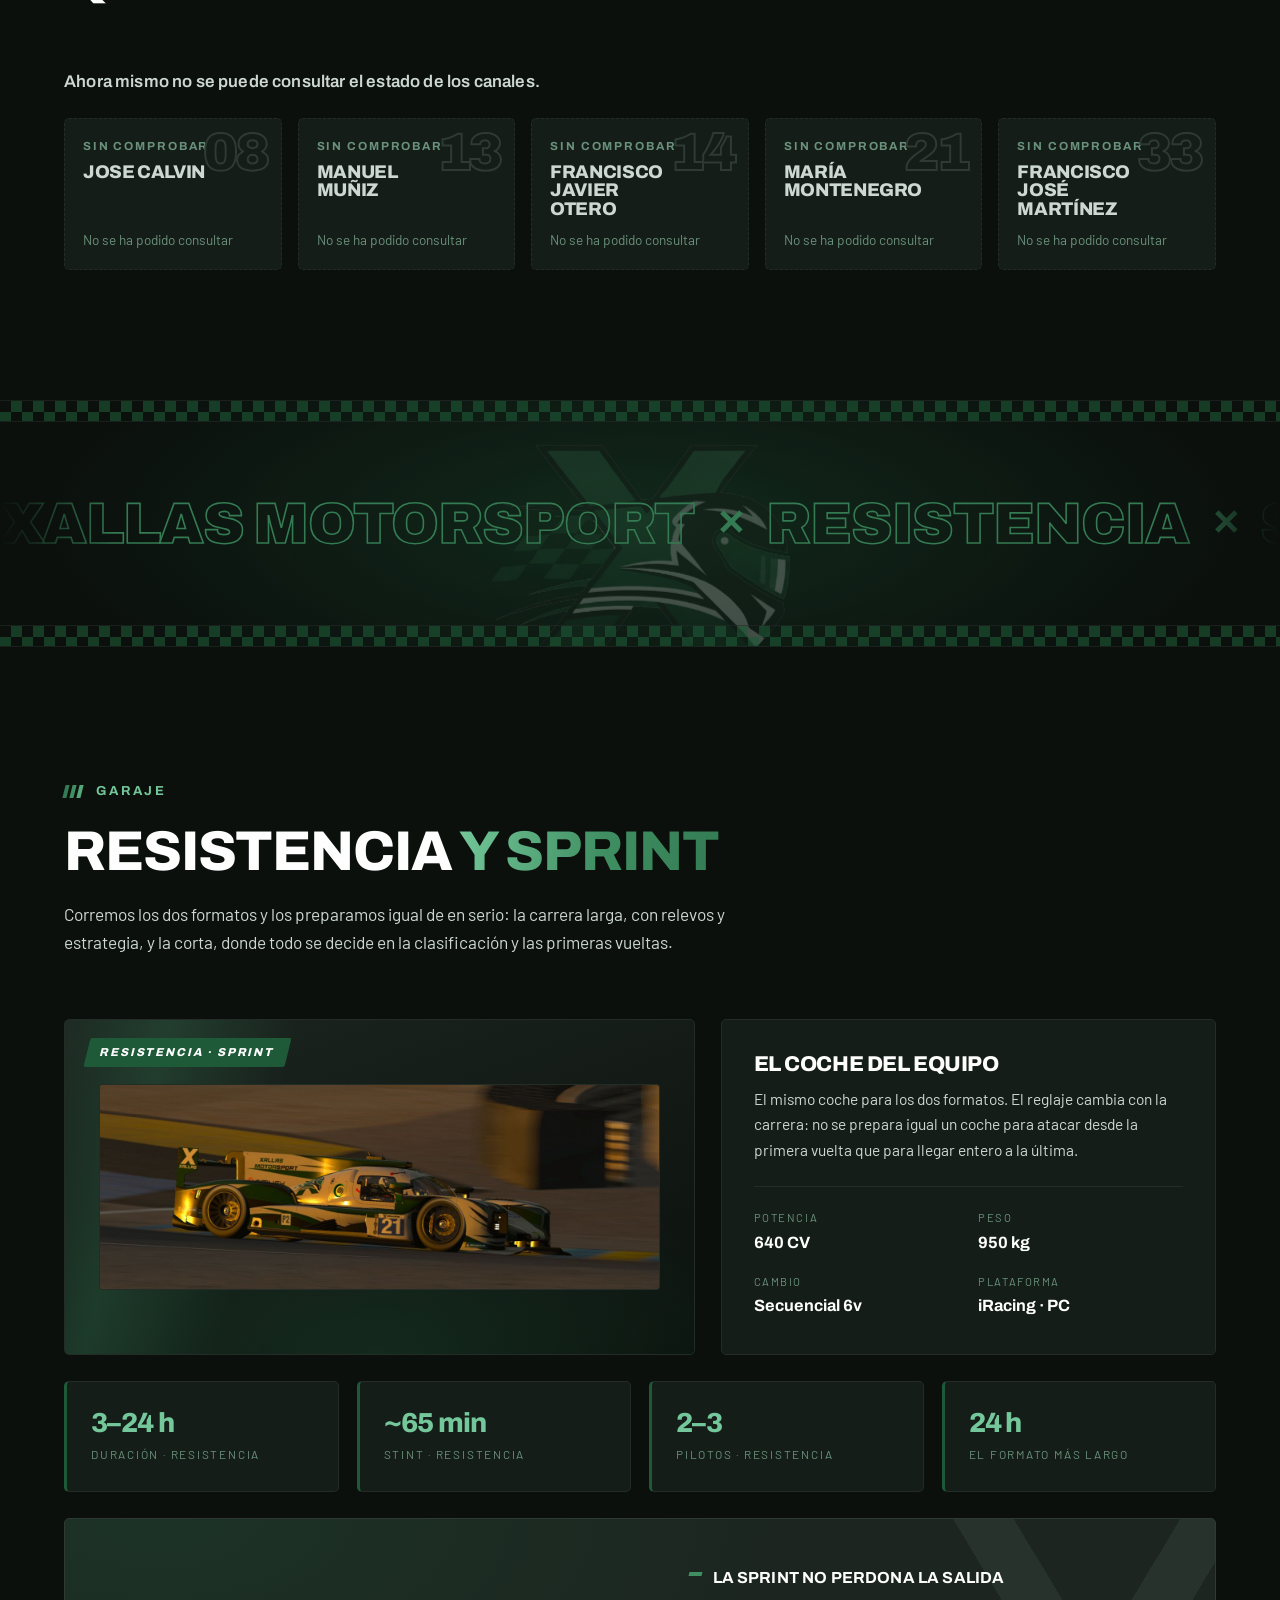
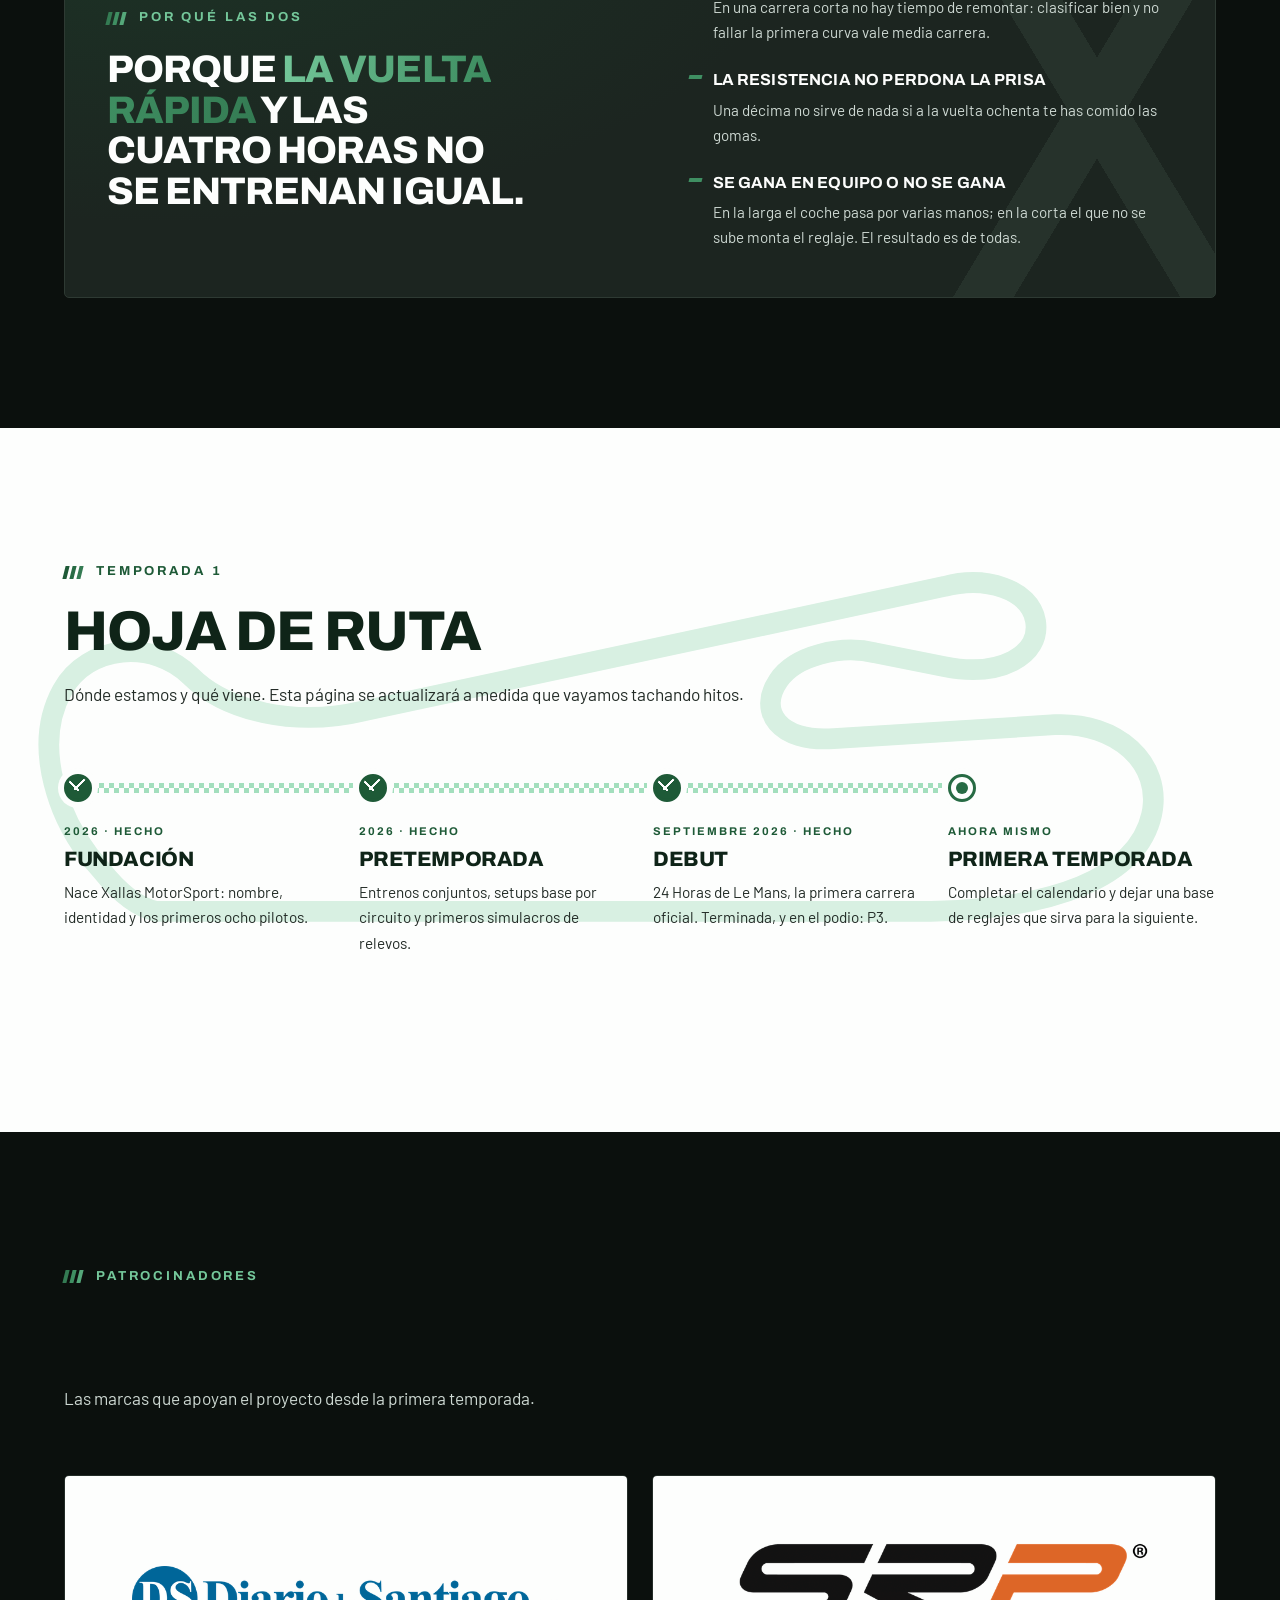
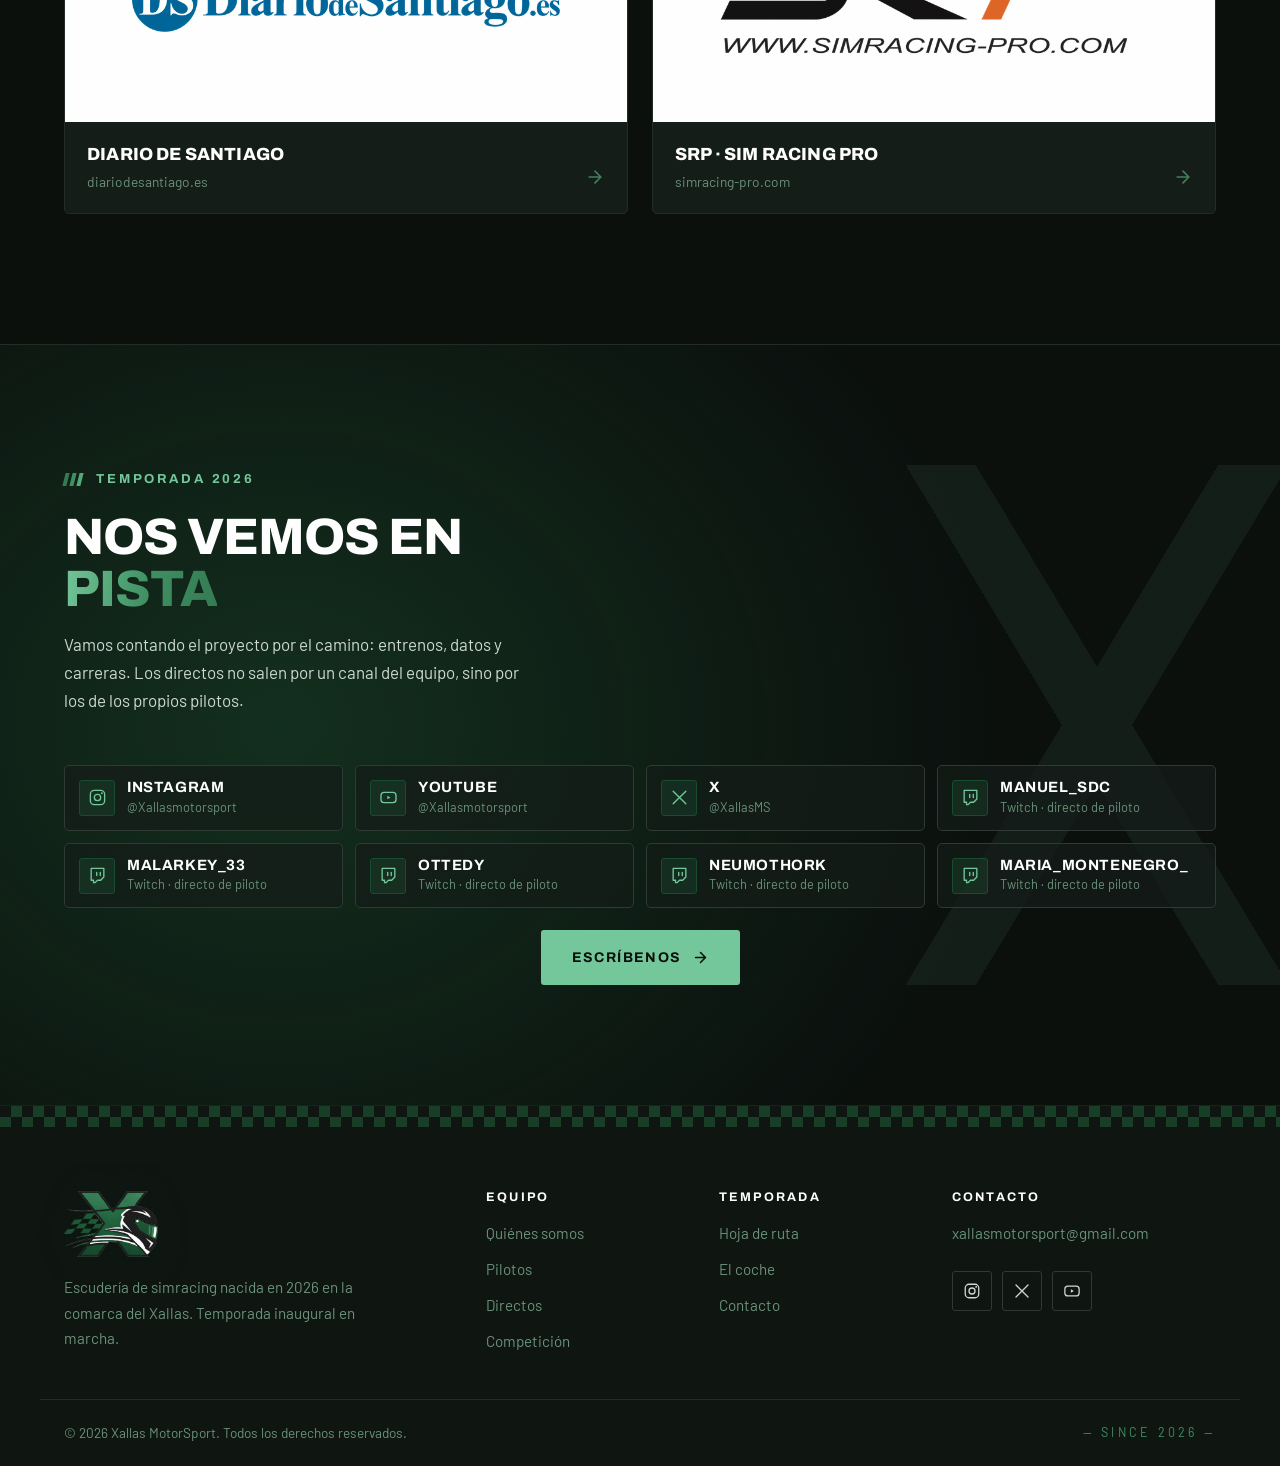
==== commit 777b756b: "Añadir el resultado del NEC Nürburgring con cartel, fotos y noticia" ====
--- a/index.html
+++ b/index.html
@@ -298,10 +298,102 @@
       </p>
       <h2 class="section__title reveal" style="--d:60ms">Carrera a <span class="grad">carrera</span></h2>
       <p class="section__lead reveal" style="--d:120ms">
-        Victoria en Petit Le Mans, podio en el debut en Le Mans y un sexto
-        puesto en los 1000 km de Suzuka. La más reciente, arriba.
-      </p>
-    </div>
+        Sexto puesto en el NEC de Nürburgring, victoria en Petit Le Mans,
+        podio en el debut en Le Mans y un sexto en los 1000 km de Suzuka.
+        La más reciente, arriba.
+      </p>
+    </div>
+
+    <!-- ── NEC Nürburgring ──
+         Dos coches distintos (BMW y Porsche) y los dorsales cambian de una
+         captura a otra, así que en los pies se distinguen por la marca. -->
+    <article class="carrera">
+      <div class="carrera__cabecera reveal">
+        <div>
+          <p class="carrera__cuando">7 de noviembre de 2026 · GT3</p>
+          <h3 class="carrera__nombre">NEC Nürburgring</h3>
+          <a class="carrera__noticia" href="https://www.diariodesantiago.es/deportes/xallas-motorsport-logra-un-sexto-puesto-en-nurburgring-y-anuncia-un-nuevo-fichaje-para-las-12-horas-de-spa/" target="_blank" rel="noopener">
+            Leer la noticia en Diario de Santiago
+            <svg viewBox="0 0 24 24" aria-hidden="true"><path d="M7 17 17 7M9 7h8v8"/></svg>
+          </a>
+        </div>
+        <ul class="marcas">
+          <li class="marca">
+            <b class="marca__pos">P6</b>
+            <span class="marca__texto">
+              <span class="marca__equipo">BMW M4 GT3</span>
+              Borex Cholakov y Jose Calvin
+            </span>
+          </li>
+          <li class="marca marca--ret">
+            <b class="marca__pos"><span aria-hidden="true">DSQ</span><span class="sr-only">Descalificado</span></b>
+            <span class="marca__texto">
+              <span class="marca__equipo">Porsche 911 GT3 R</span>
+              Francisco Javier Otero y Jorge Ibarra
+            </span>
+          </li>
+        </ul>
+      </div>
+
+      <div class="mosaico mosaico--tres reveal" style="--d:120ms">
+        <img class="mosaico__cartel mosaico__cartel--alto"
+             src="assets/img/resultados-nurburgring-2026.jpg"
+             width="1100" height="1430" loading="lazy" decoding="async"
+             alt="P6 y descalificación, resultados del NEC, Nürburgring Endurance Championship, en iRacing, sábado 7 de noviembre. El BMW de Borex y Malarkey y el Porsche de Ottedy y Frivo de Xallas MotorSport, con la torre de Nürburgring y el atardecer al fondo.">
+
+        <figure class="mosaico__foto">
+          <img src="assets/img/nurburgring-bmw-lluvia.jpg" width="1400" height="581" loading="lazy" decoding="async"
+               alt="El BMW M4 GT3 de Xallas MotorSport levantando agua sobre el asfalto mojado de Nürburgring, junto al guardarraíl.">
+          <figcaption><span class="tira__coche">BMW</span> Bajo la lluvia</figcaption>
+        </figure>
+
+        <figure class="mosaico__foto">
+          <img src="assets/img/nurburgring-porsche-vuelo.jpg" width="1400" height="585" loading="lazy" decoding="async"
+               alt="El Porsche 911 GT3 R de Xallas MotorSport con las cuatro ruedas en el aire en un salto del Nordschleife, entre pinos.">
+          <figcaption><span class="tira__coche">911</span> En el aire</figcaption>
+        </figure>
+
+        <figure class="mosaico__foto">
+          <img src="assets/img/nurburgring-porsche-atardecer.jpg" width="1400" height="586" loading="lazy" decoding="async"
+               alt="El Porsche de Xallas MotorSport visto desde atrás, al atardecer, con el sol bajo iluminando la pista.">
+          <figcaption><span class="tira__coche">911</span> Al atardecer</figcaption>
+        </figure>
+      </div>
+
+      <div class="tira" role="group" tabindex="0"
+           aria-label="Galería del NEC de Nürburgring 2026, cinco fotos más del BMW y el Porsche">
+        <figure class="tira__foto">
+          <img src="assets/img/nurburgring-bmw-delante.jpg" width="1024" height="512" loading="lazy" decoding="async"
+               alt="El BMW de Xallas MotorSport tomando una curva junto al piano, con dos Porsche detrás al atardecer.">
+          <figcaption><span class="tira__coche">BMW</span> Con los Porsche detrás</figcaption>
+        </figure>
+
+        <figure class="tira__foto">
+          <img src="assets/img/nurburgring-porsche-curva-mojada.jpg" width="1400" height="678" loading="lazy" decoding="async"
+               alt="El Porsche de Xallas MotorSport desde atrás, con el logo de Diario de Santiago, saliendo de una curva mojada con luz rasante.">
+          <figcaption><span class="tira__coche">911</span> Curva mojada</figcaption>
+        </figure>
+
+        <figure class="tira__foto">
+          <img src="assets/img/nurburgring-porsche-parrilla.jpg" width="1400" height="756" loading="lazy" decoding="async"
+               alt="El Porsche visto desde arriba sobre la parrilla mojada, con XALLAS MOTORSPORT en el alerón.">
+          <figcaption><span class="tira__coche">911</span> Sobre la parrilla</figcaption>
+        </figure>
+
+        <figure class="tira__foto">
+          <img src="assets/img/nurburgring-porsche-graffiti.jpg" width="1400" height="673" loading="lazy" decoding="async"
+               alt="El Porsche de Xallas MotorSport pisando el piano en un tramo del Nordschleife con pintadas en el asfalto.">
+          <figcaption><span class="tira__coche">911</span> Entre las pintadas</figcaption>
+        </figure>
+
+        <figure class="tira__foto">
+          <img src="assets/img/nurburgring-porsche-pitlane.jpg" width="1400" height="788" loading="lazy" decoding="async"
+               alt="Dos Porsche de Xallas MotorSport parados en el pit lane, con un piloto del equipo de pie entre ellos.">
+          <figcaption><span class="tira__coche">911</span> En el pit lane</figcaption>
+        </figure>
+      </div>
+      <p class="tira__pista">Desliza para verlas todas.</p>
+    </article>
 
     <!-- ── Petit Le Mans ── -->
     <article class="carrera">
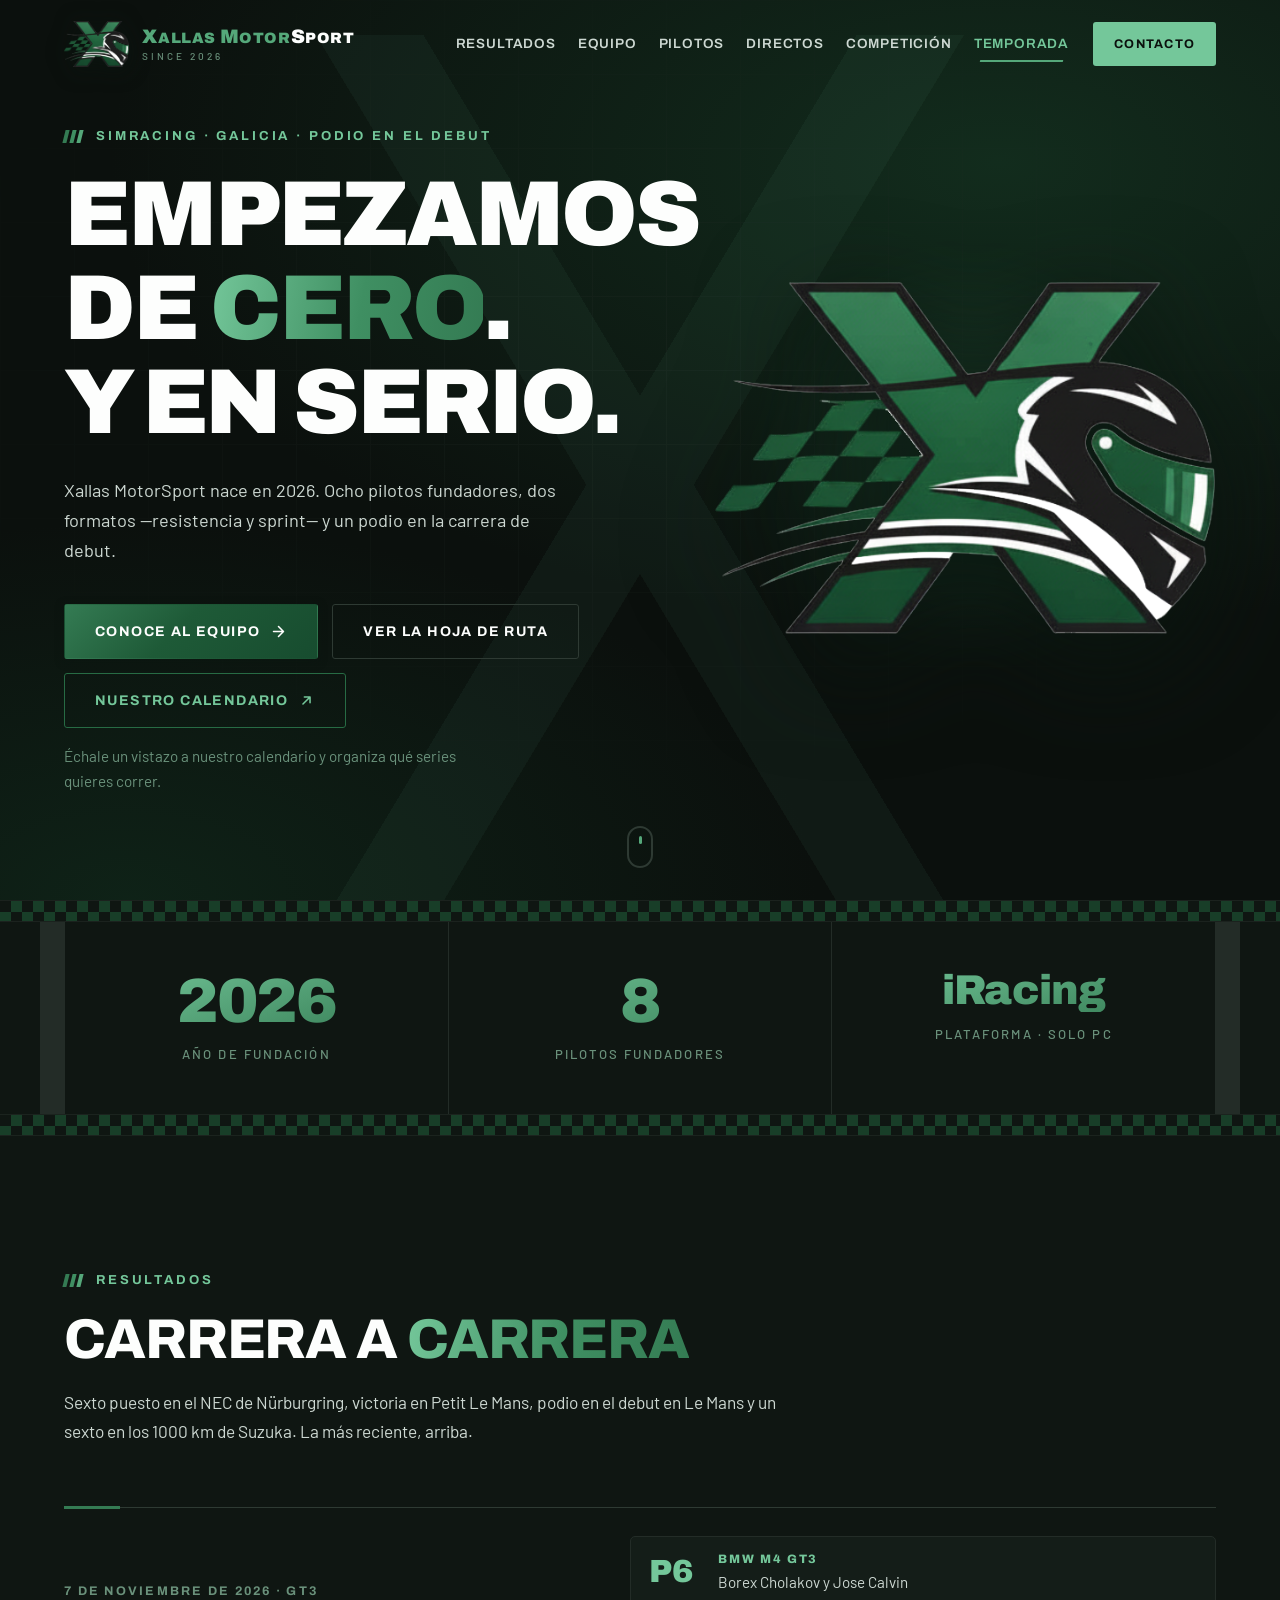
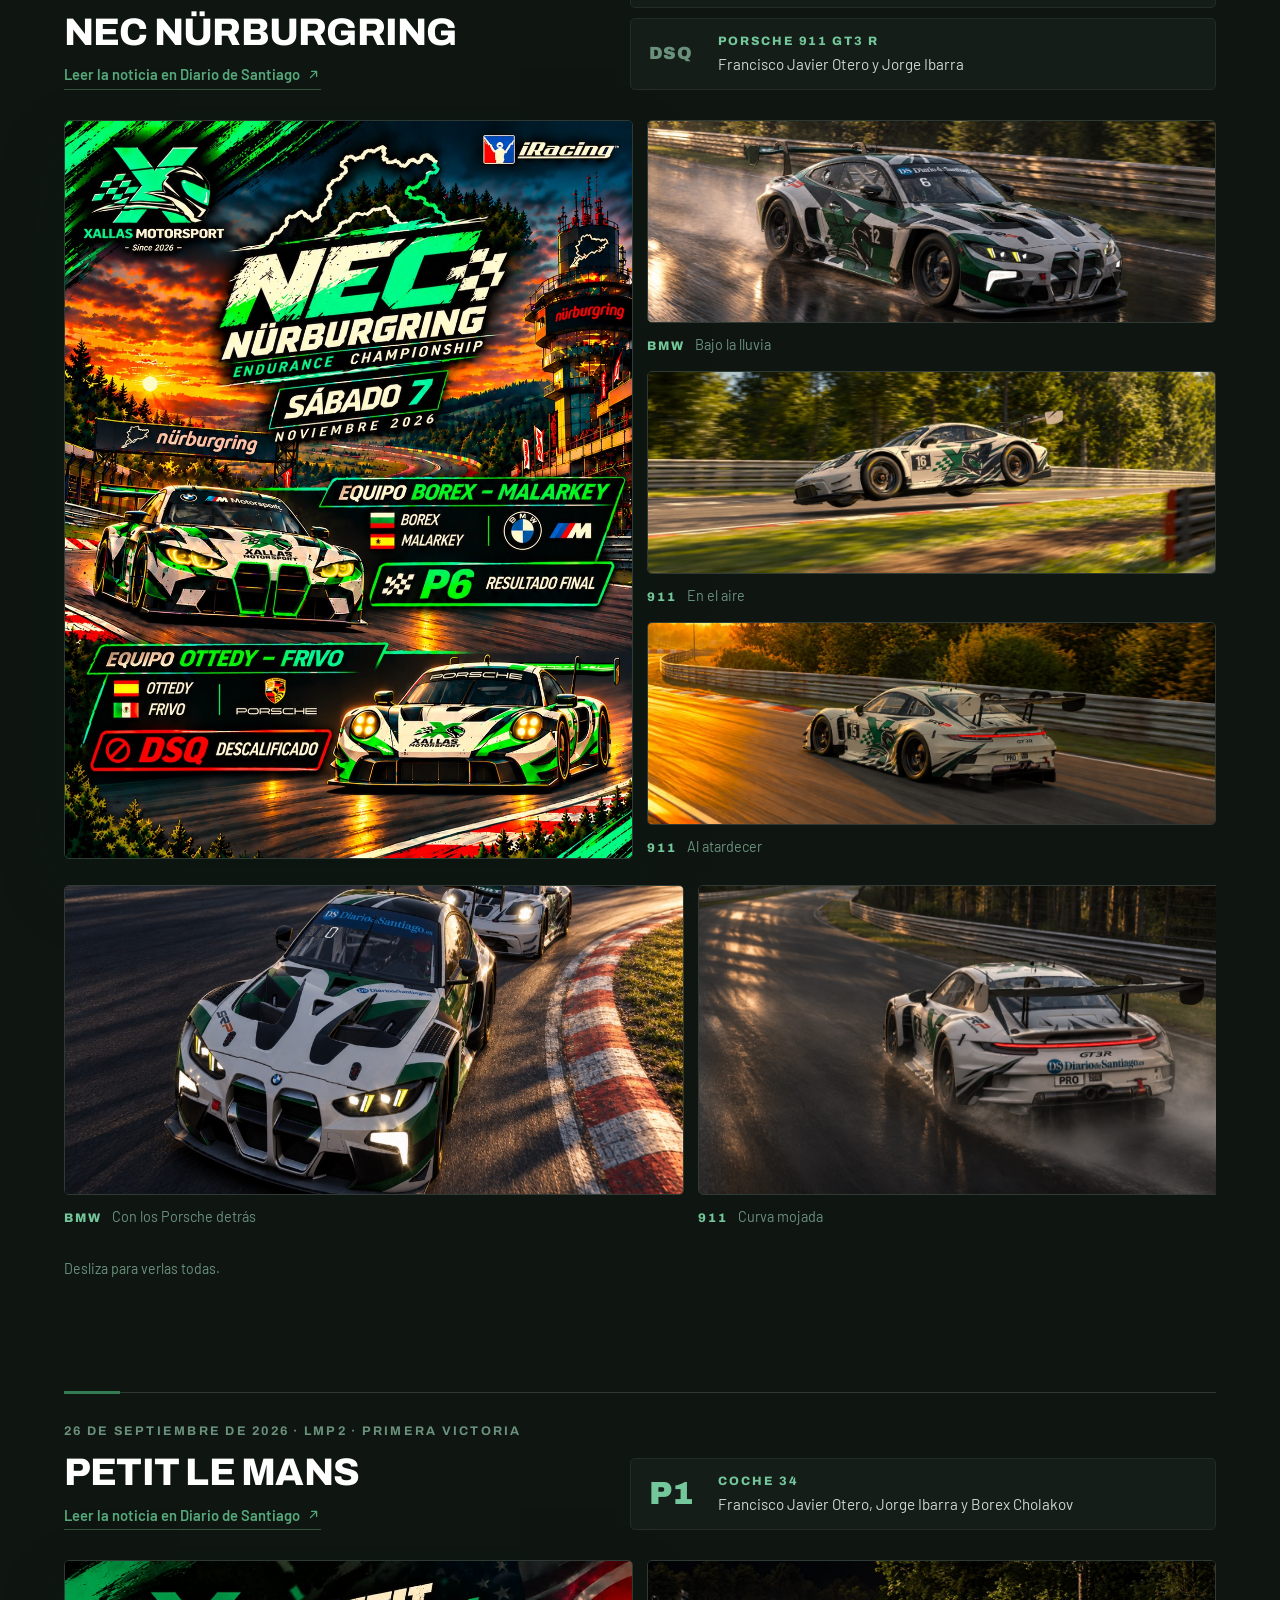
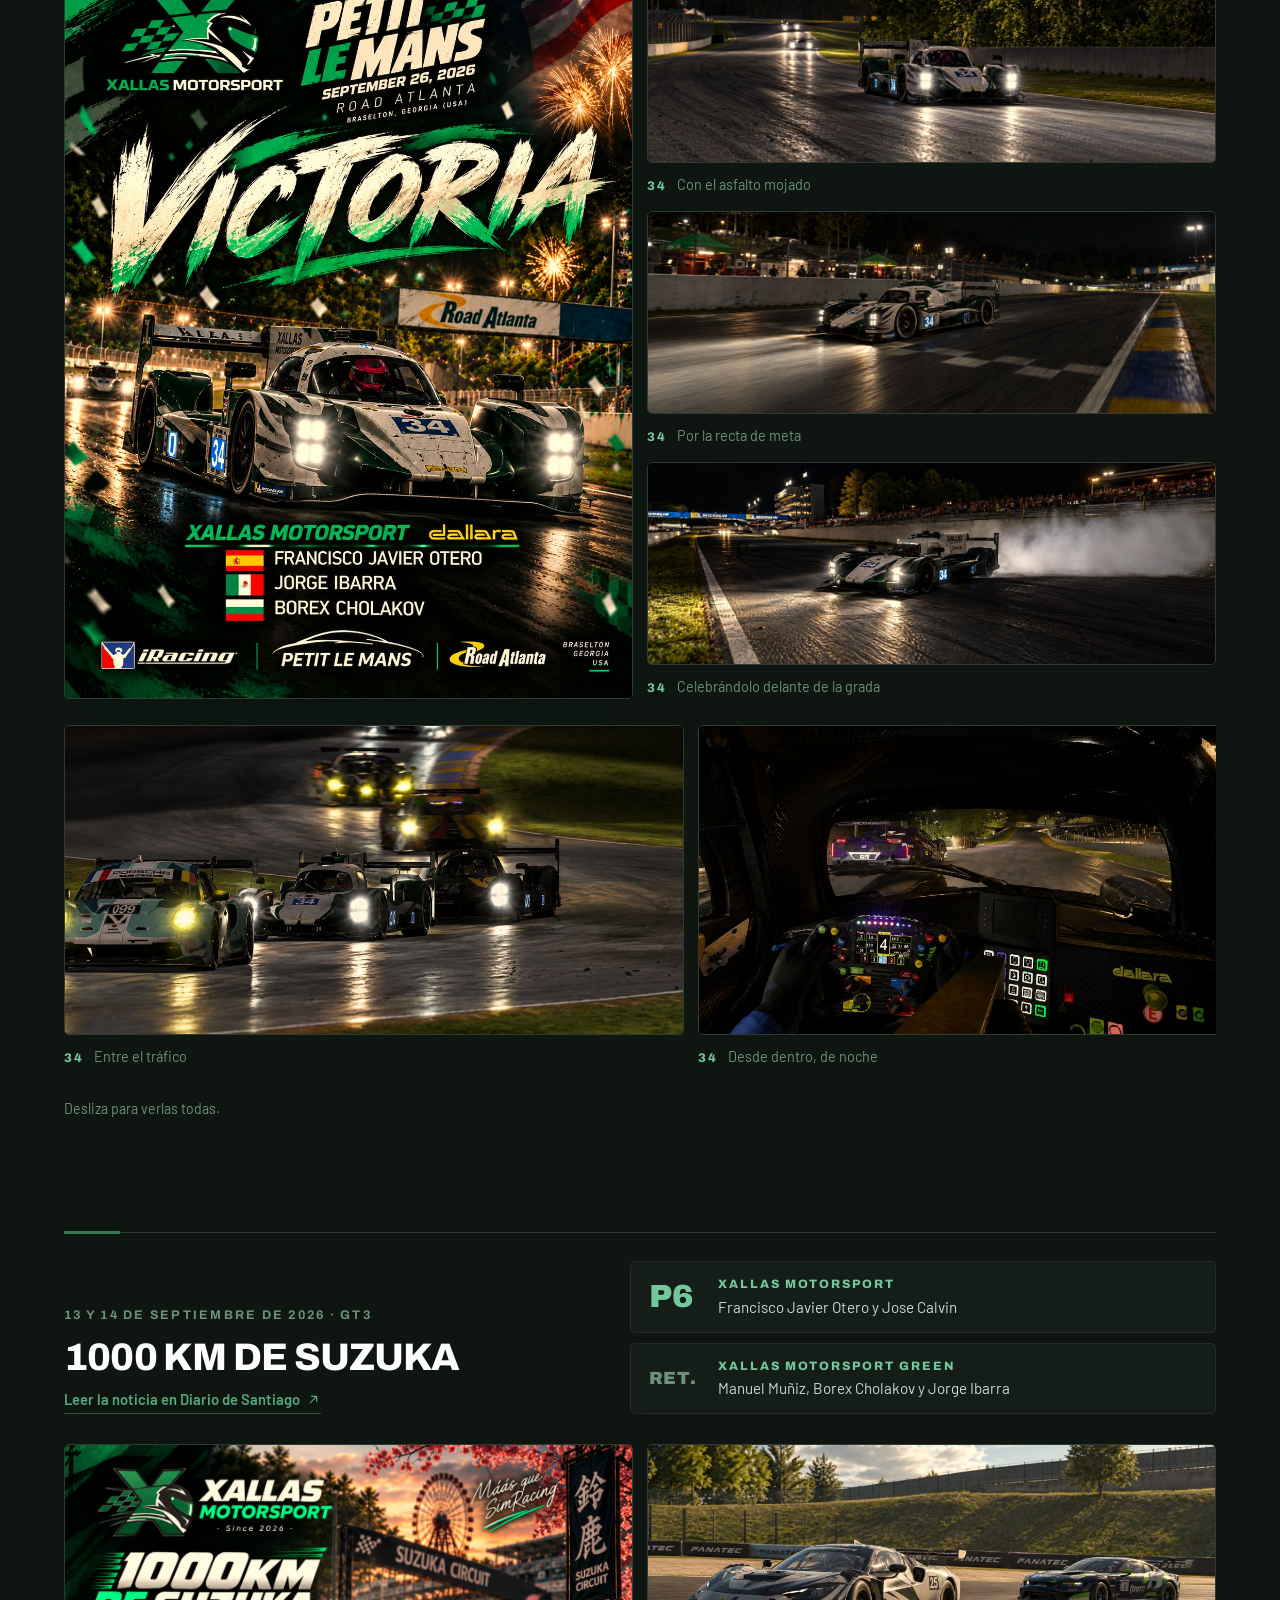
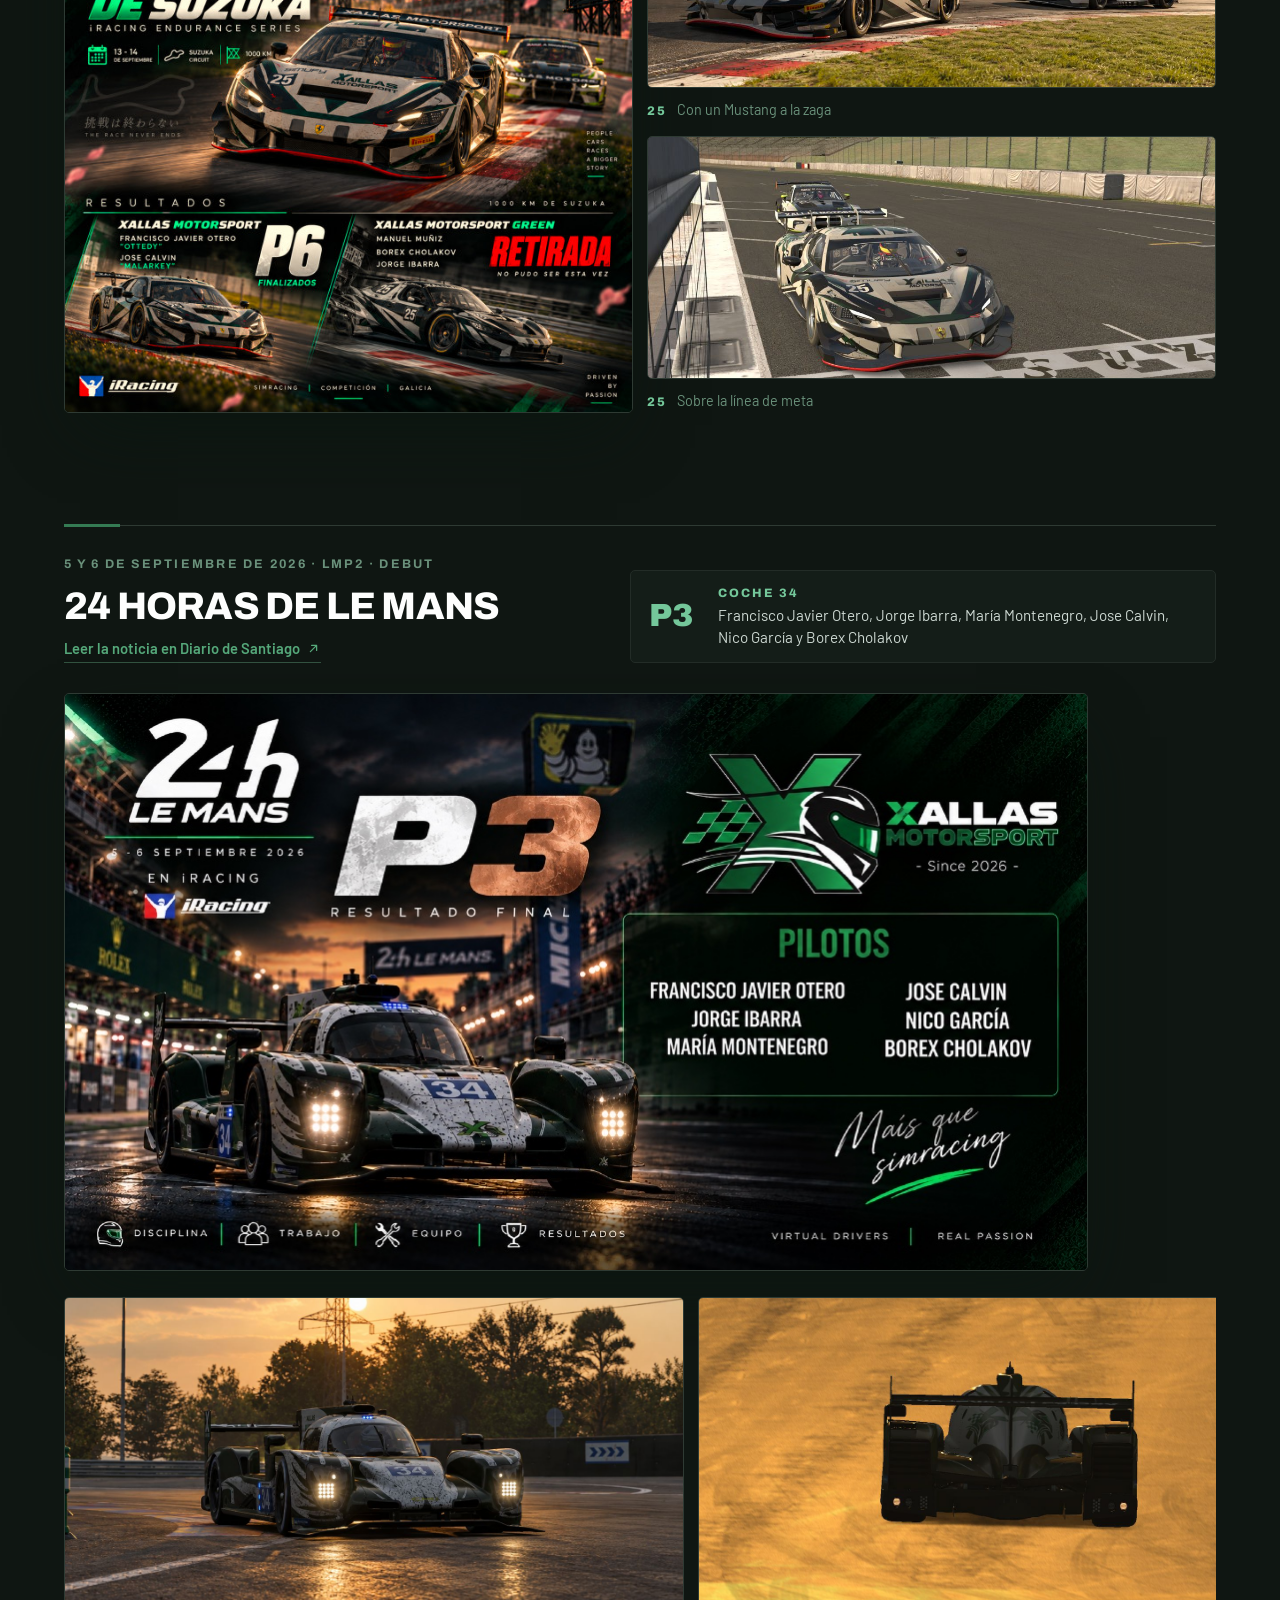
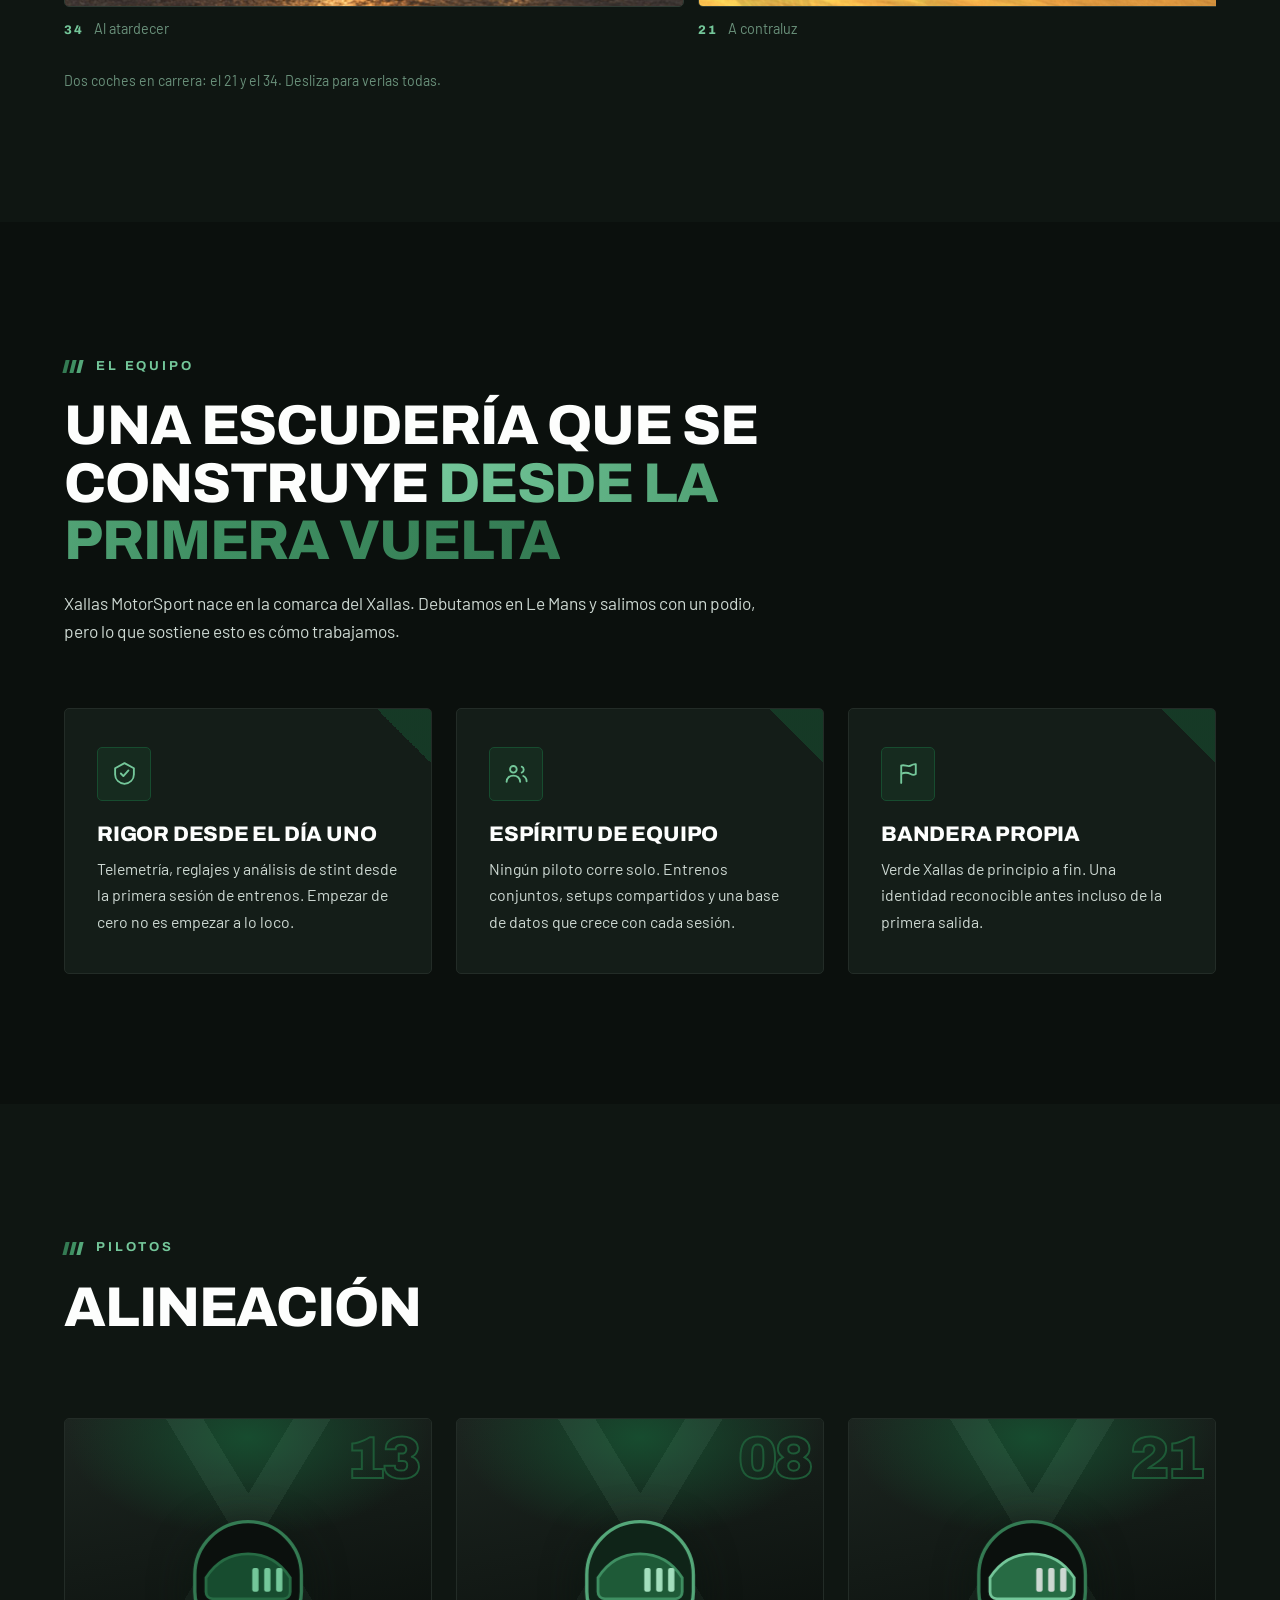
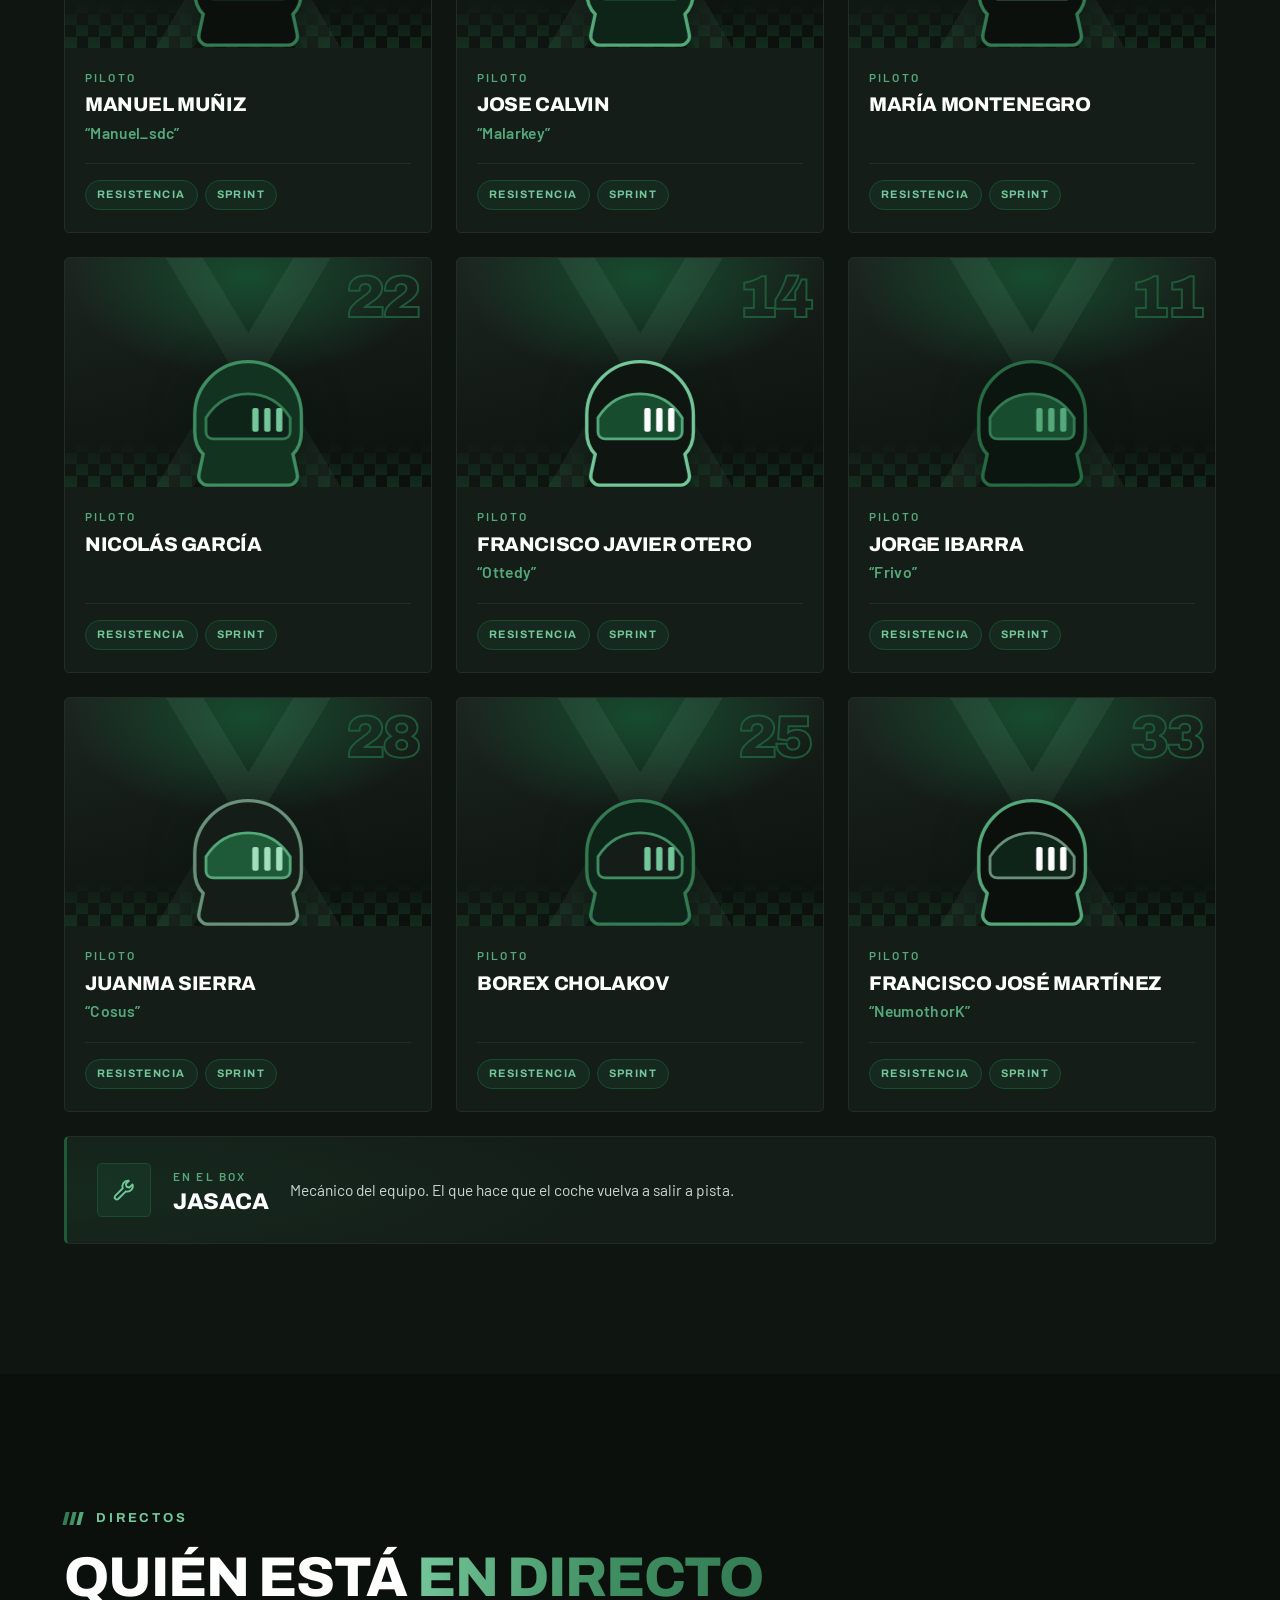
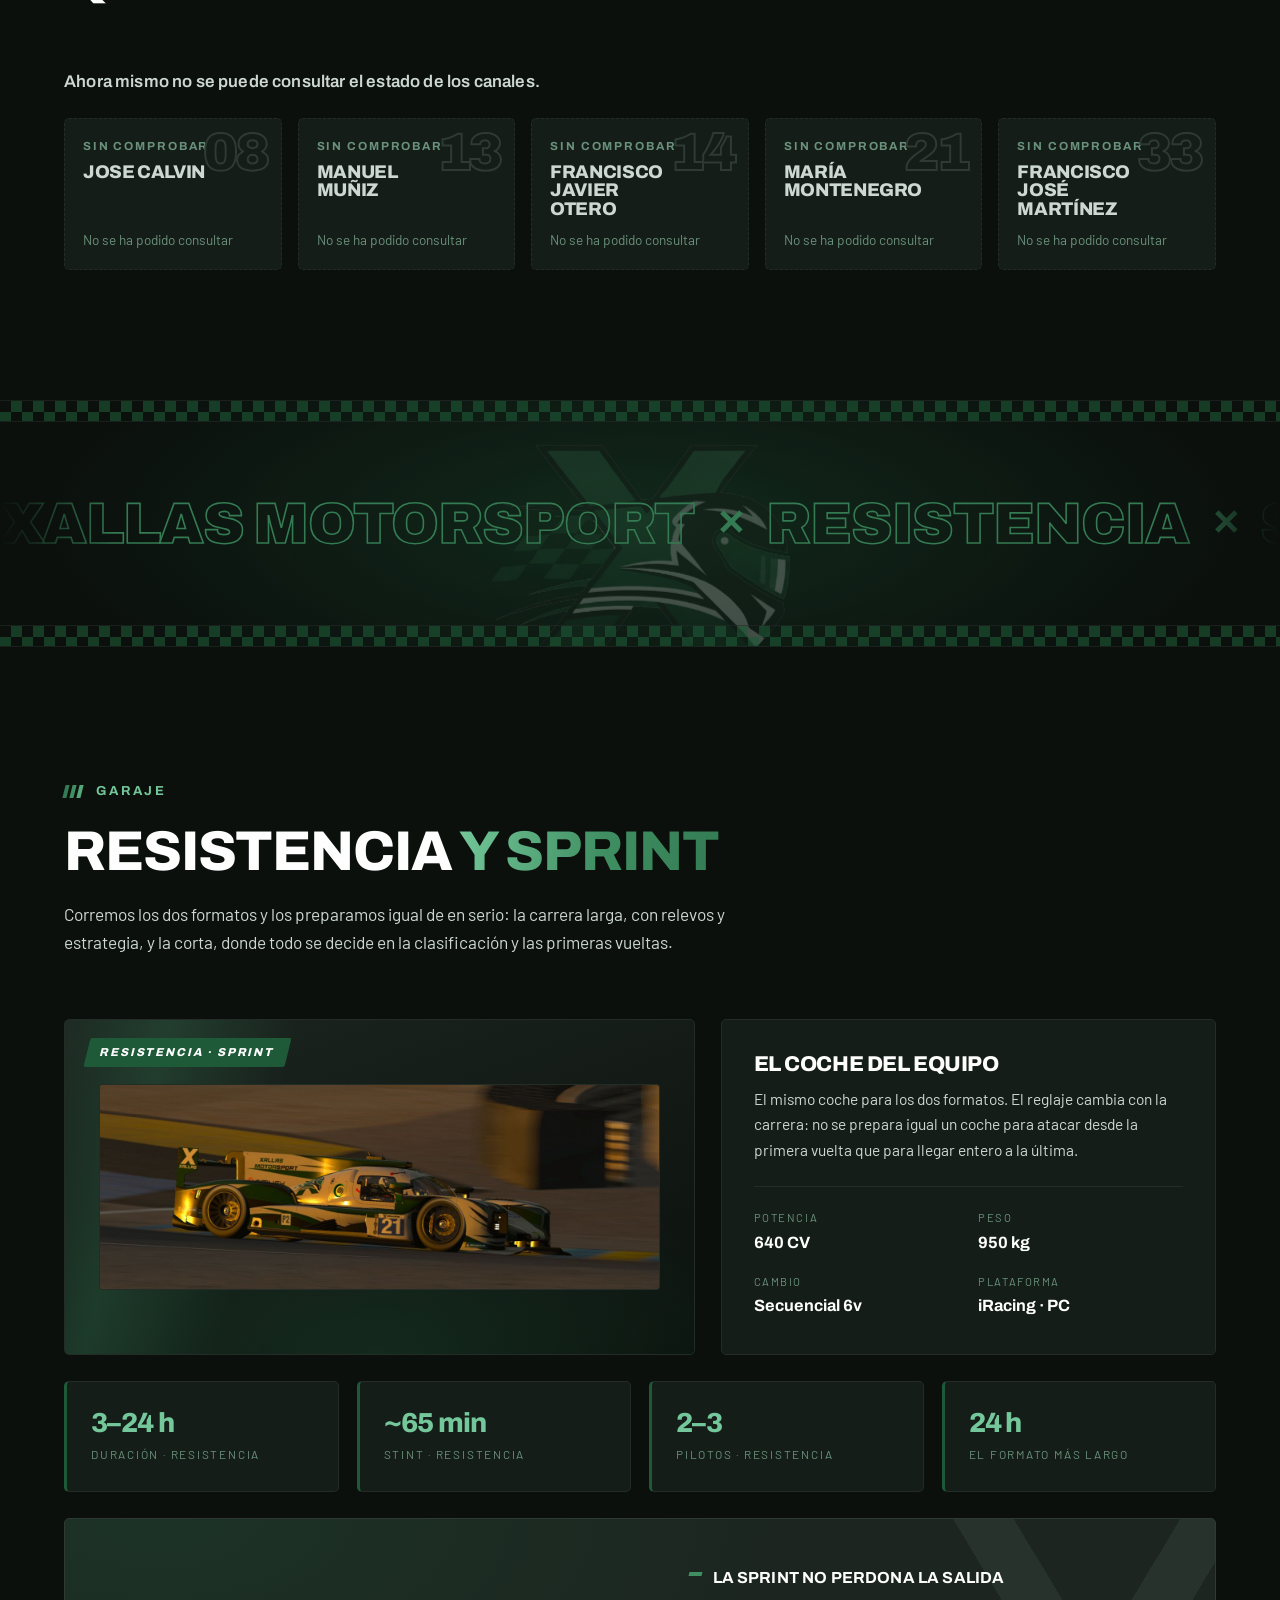
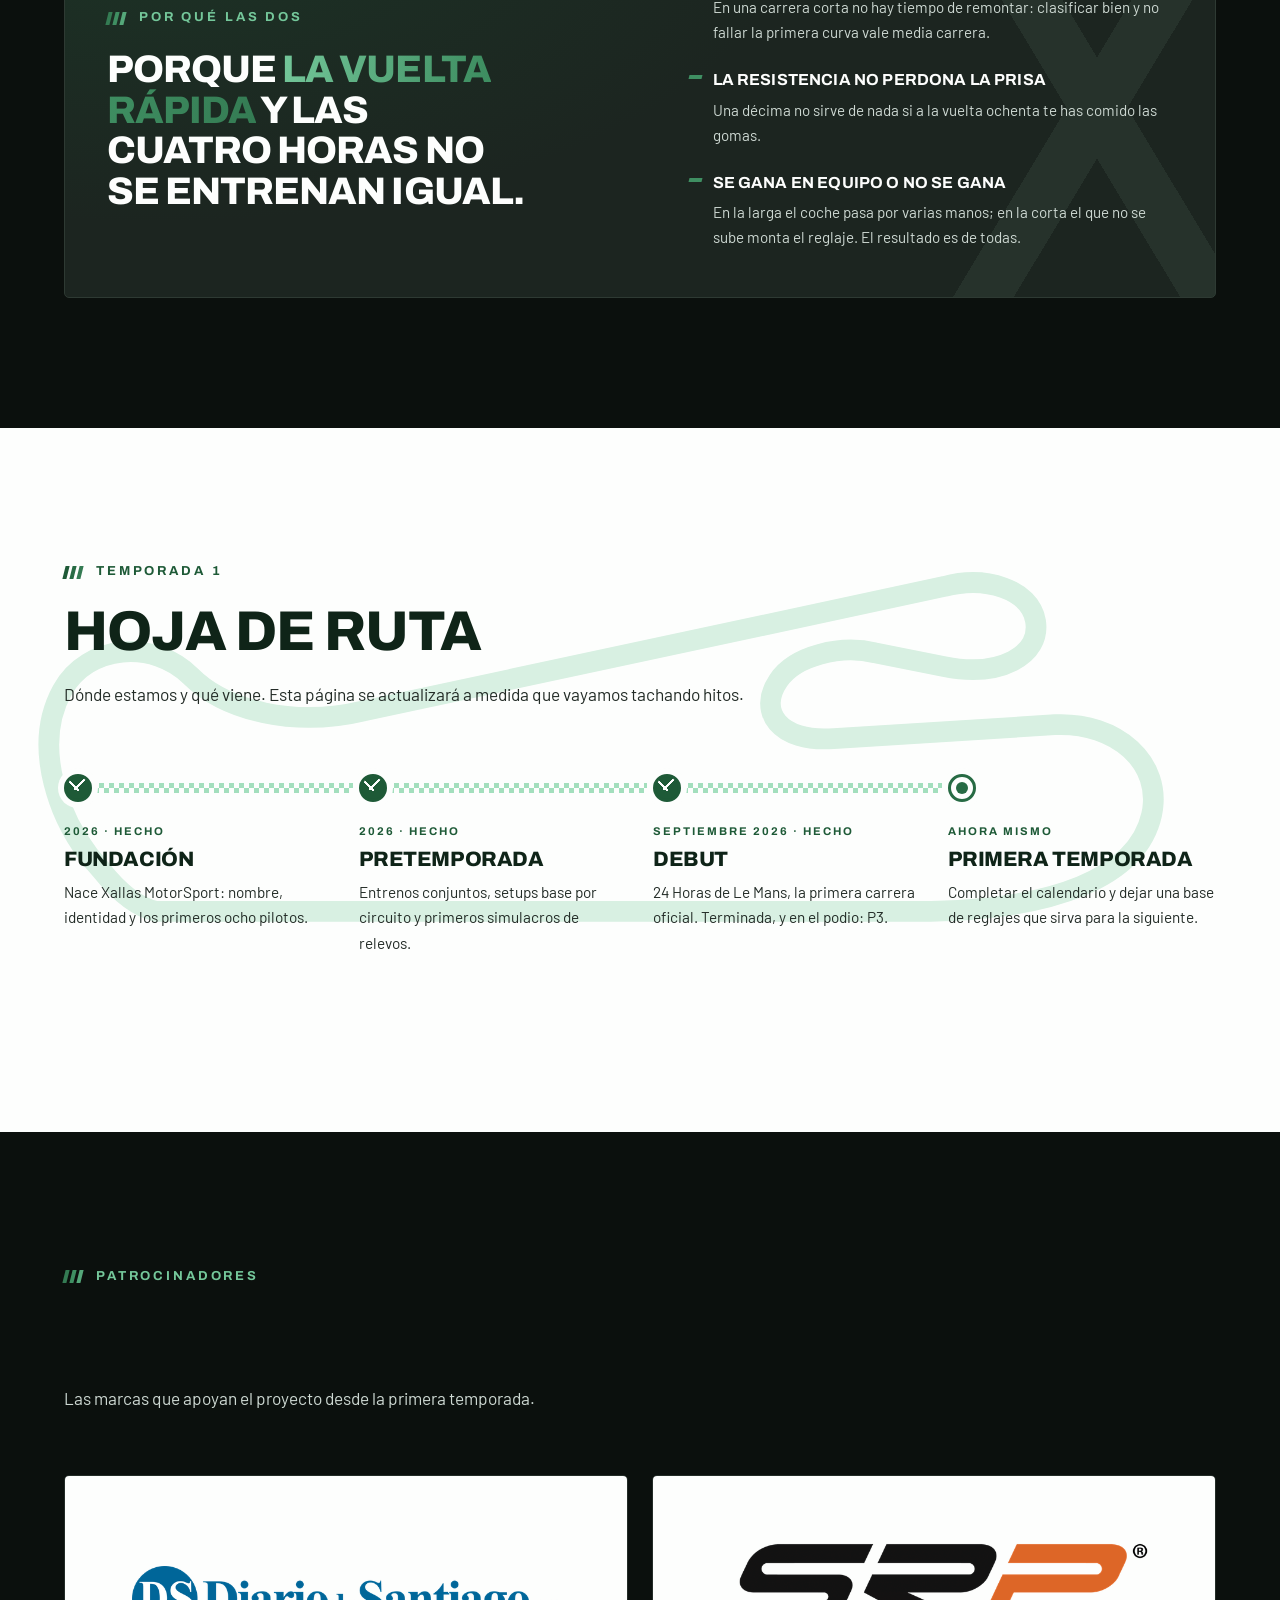
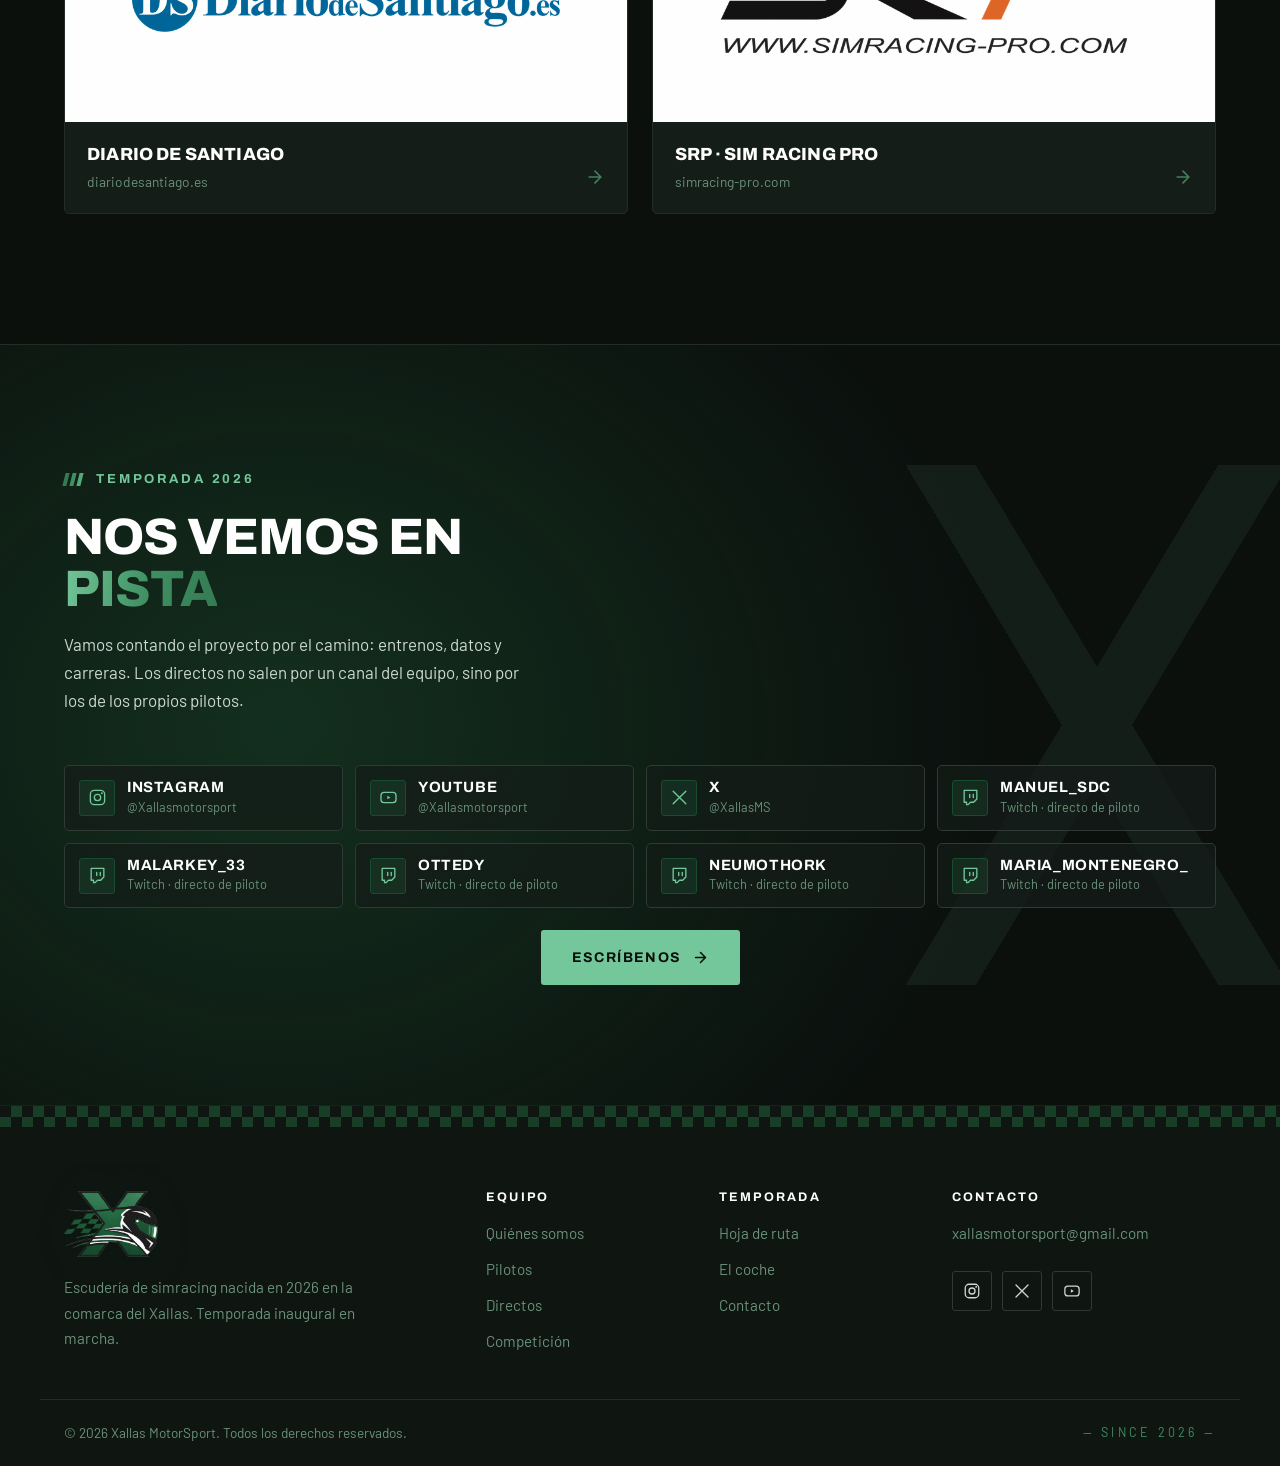
==== commit 5f392edd: "Usar el dominio xallasmotorsport.com en lugar de la dirección de github.io" ====
--- a/index.html
+++ b/index.html
@@ -29,7 +29,7 @@
 
 <link rel="manifest" href="site.webmanifest">
 
-<link rel="canonical" href="https://niicogarciiaaa.github.io/xallas-motorsport/">
+<link rel="canonical" href="https://xallasmotorsport.com/">
 
 <!-- Tarjeta al compartir el enlace (Discord, WhatsApp, X…).
      Las rutas de imagen van en ABSOLUTO porque los rastreadores no siempre
@@ -39,17 +39,17 @@
 <meta property="og:type" content="website">
 <meta property="og:site_name" content="Xallas MotorSport">
 <meta property="og:locale" content="es_ES">
-<meta property="og:url" content="https://niicogarciiaaa.github.io/xallas-motorsport/">
+<meta property="og:url" content="https://xallasmotorsport.com/">
 <meta property="og:title" content="Xallas MotorSport — Resistencia y sprint en iRacing">
 <meta property="og:description" content="Escudería gallega de simracing en iRacing: carreras de resistencia y sprint. Fundada en 2026, con nueve pilotos y un P3 en las 24 h de Le Mans en su carrera de debut.">
-<meta property="og:image" content="https://niicogarciiaaa.github.io/xallas-motorsport/assets/img/og-card.png">
+<meta property="og:image" content="https://xallasmotorsport.com/assets/img/og-card.png">
 <meta property="og:image:width" content="1200">
 <meta property="og:image:height" content="630">
 <meta property="og:image:alt" content="Emblema de Xallas MotorSport sobre fondo verde oscuro">
 <meta name="twitter:card" content="summary_large_image">
 <meta name="twitter:title" content="Xallas MotorSport — Resistencia y sprint en iRacing">
 <meta name="twitter:description" content="Escudería gallega de simracing en iRacing: carreras de resistencia y sprint. Fundada en 2026, con nueve pilotos y un P3 en las 24 h de Le Mans en su carrera de debut.">
-<meta name="twitter:image" content="https://niicogarciiaaa.github.io/xallas-motorsport/assets/img/og-card.png">
+<meta name="twitter:image" content="https://xallasmotorsport.com/assets/img/og-card.png">
 
 <script type="application/ld+json">
 {
@@ -59,9 +59,9 @@
   "alternateName": "Xallas MS",
   "sport": "Sim racing",
   "foundingDate": "2026",
-  "url": "https://niicogarciiaaa.github.io/xallas-motorsport/",
-  "logo": "https://niicogarciiaaa.github.io/xallas-motorsport/assets/img/favicon-512.png",
-  "image": "https://niicogarciiaaa.github.io/xallas-motorsport/assets/img/og-card.png",
+  "url": "https://xallasmotorsport.com/",
+  "logo": "https://xallasmotorsport.com/assets/img/favicon-512.png",
+  "image": "https://xallasmotorsport.com/assets/img/og-card.png",
   "description": "Escudería gallega de simracing en iRacing: carreras de resistencia y sprint. Fundada en 2026, con nueve pilotos y un P3 en las 24 h de Le Mans en su carrera de debut.",
   "areaServed": {
     "@type": "Place",
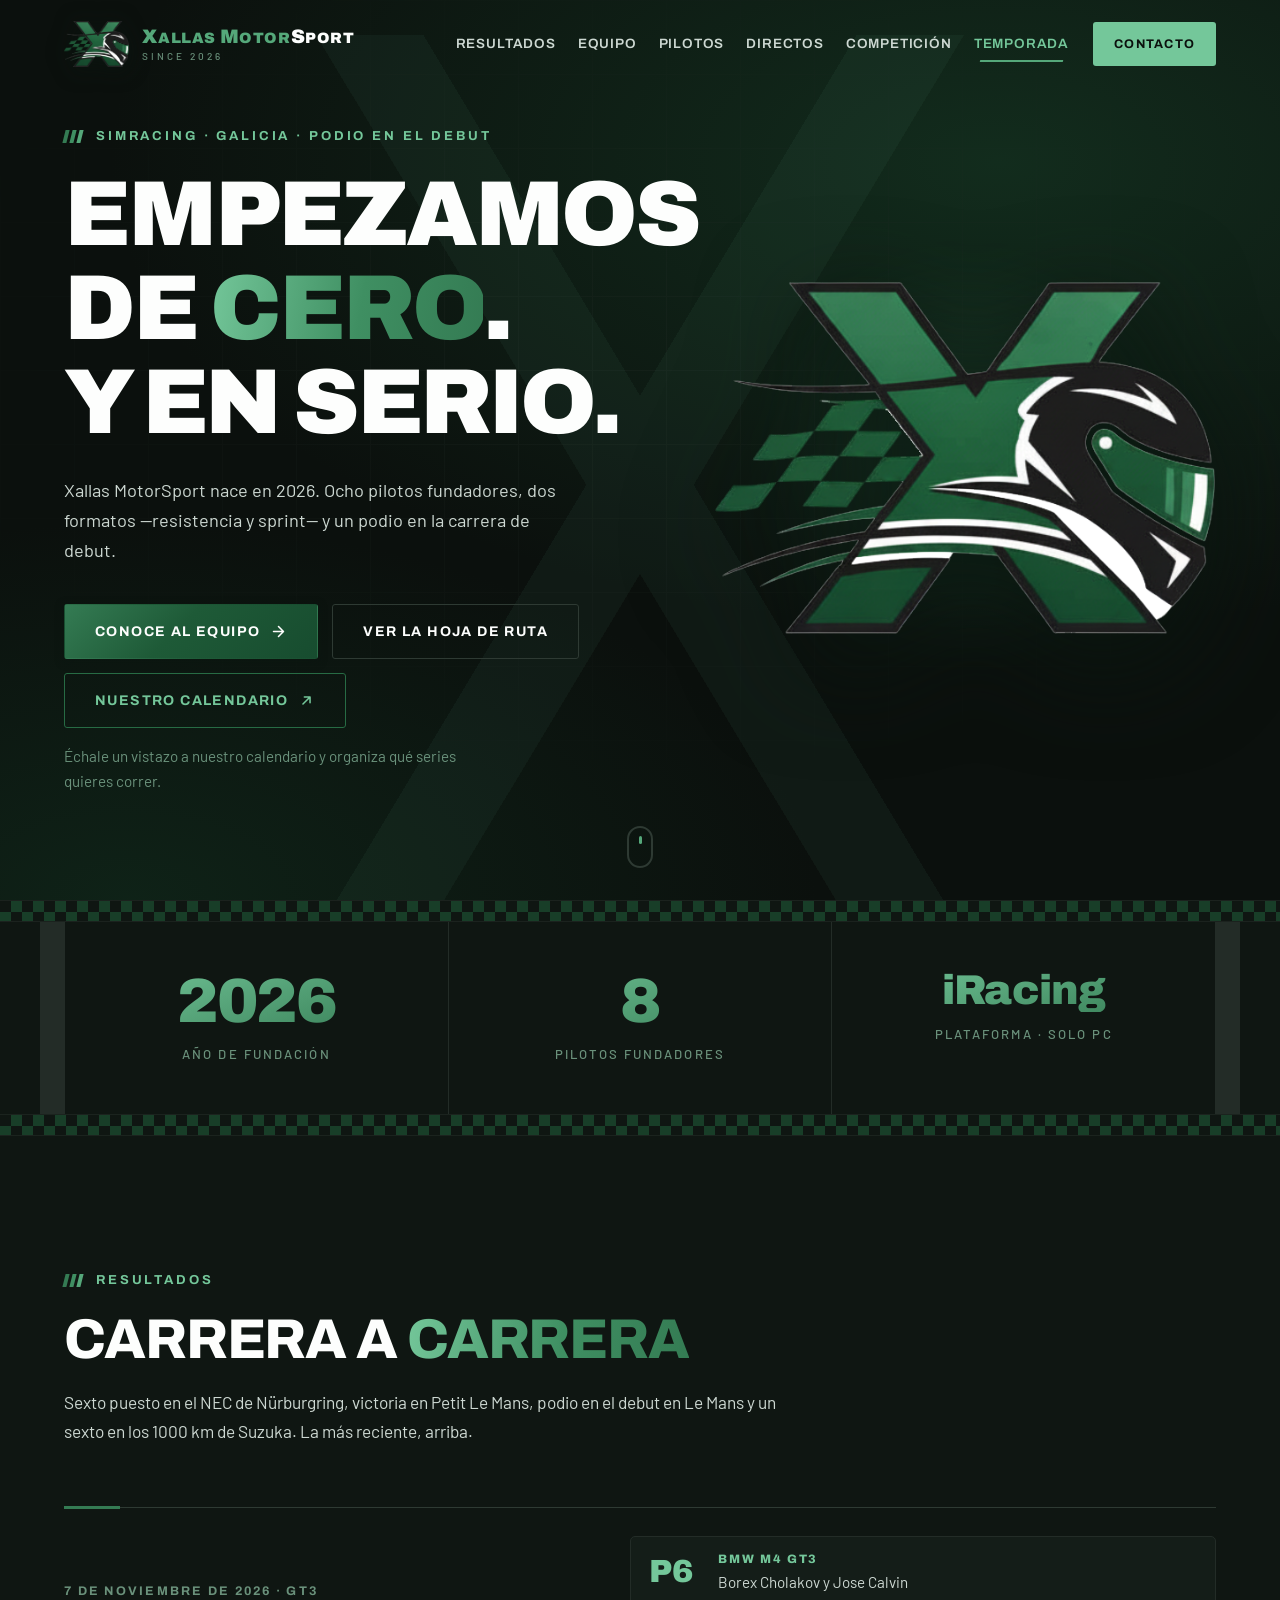
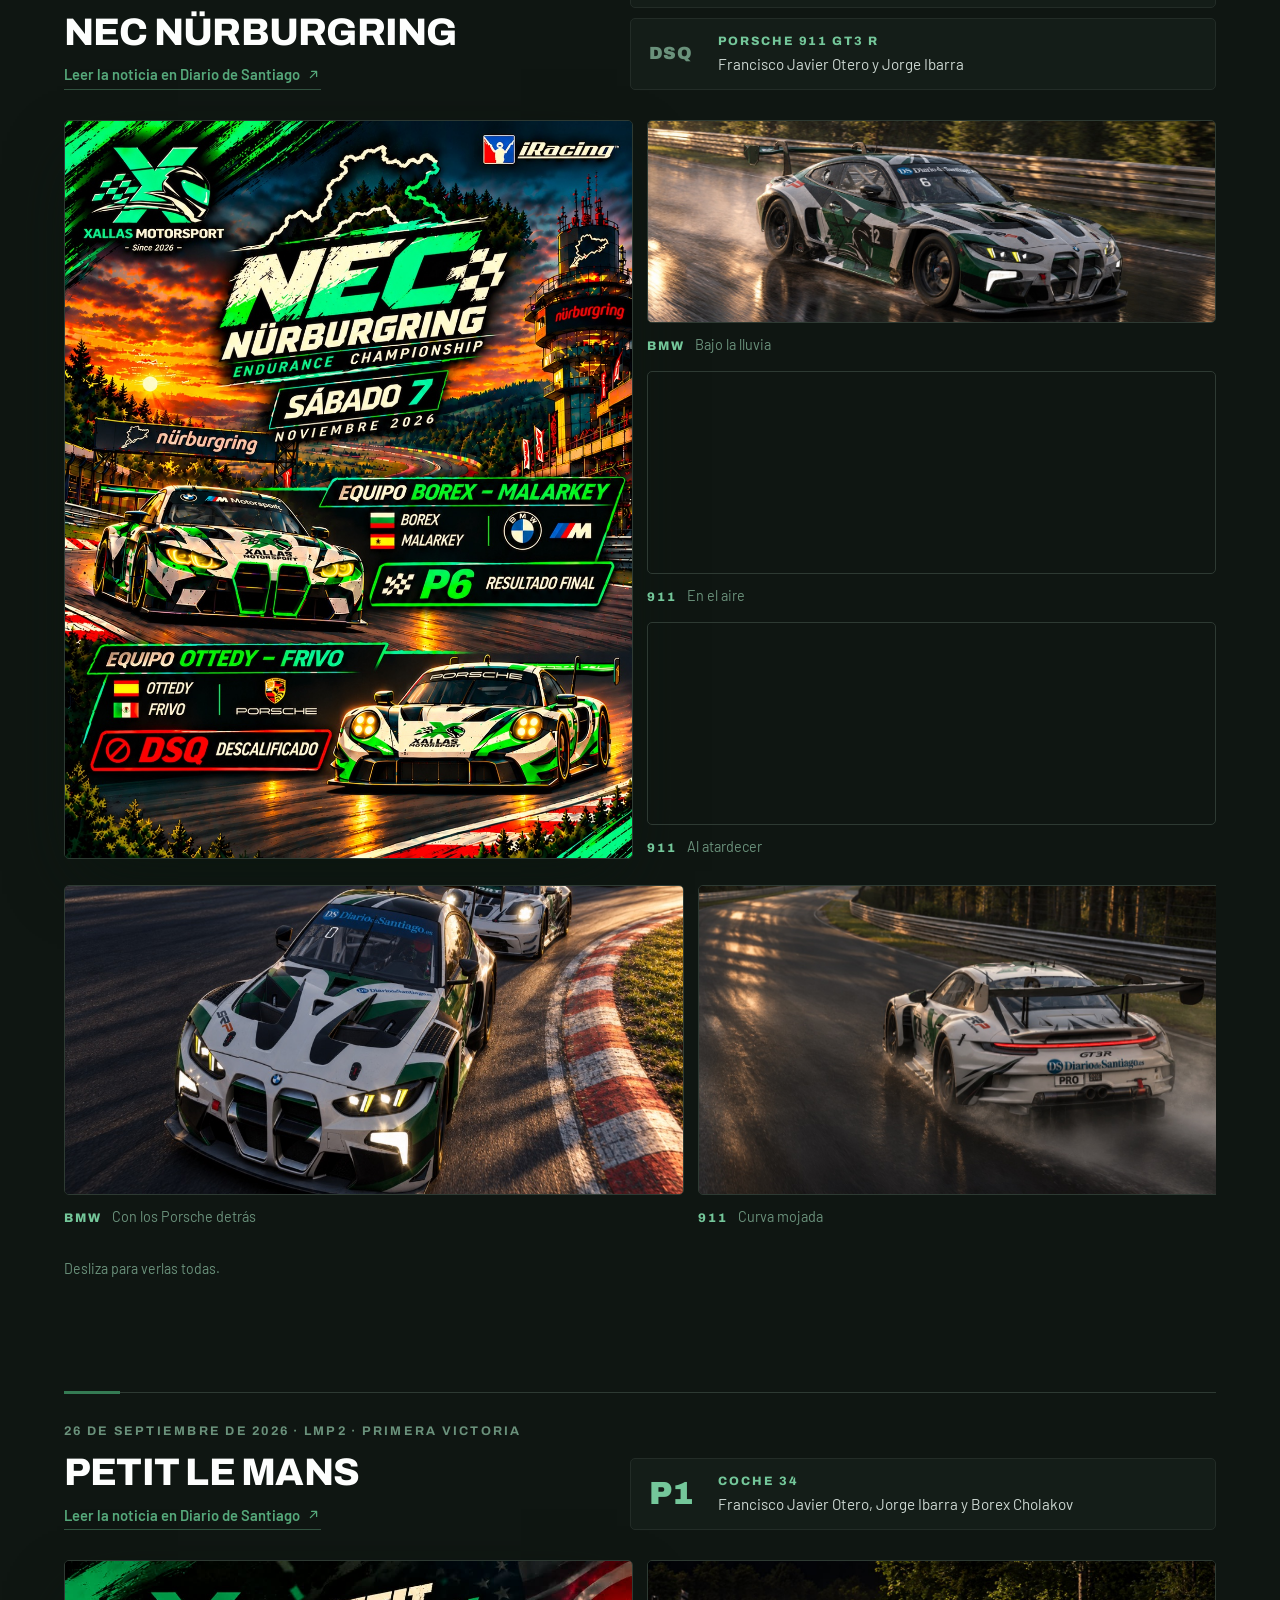
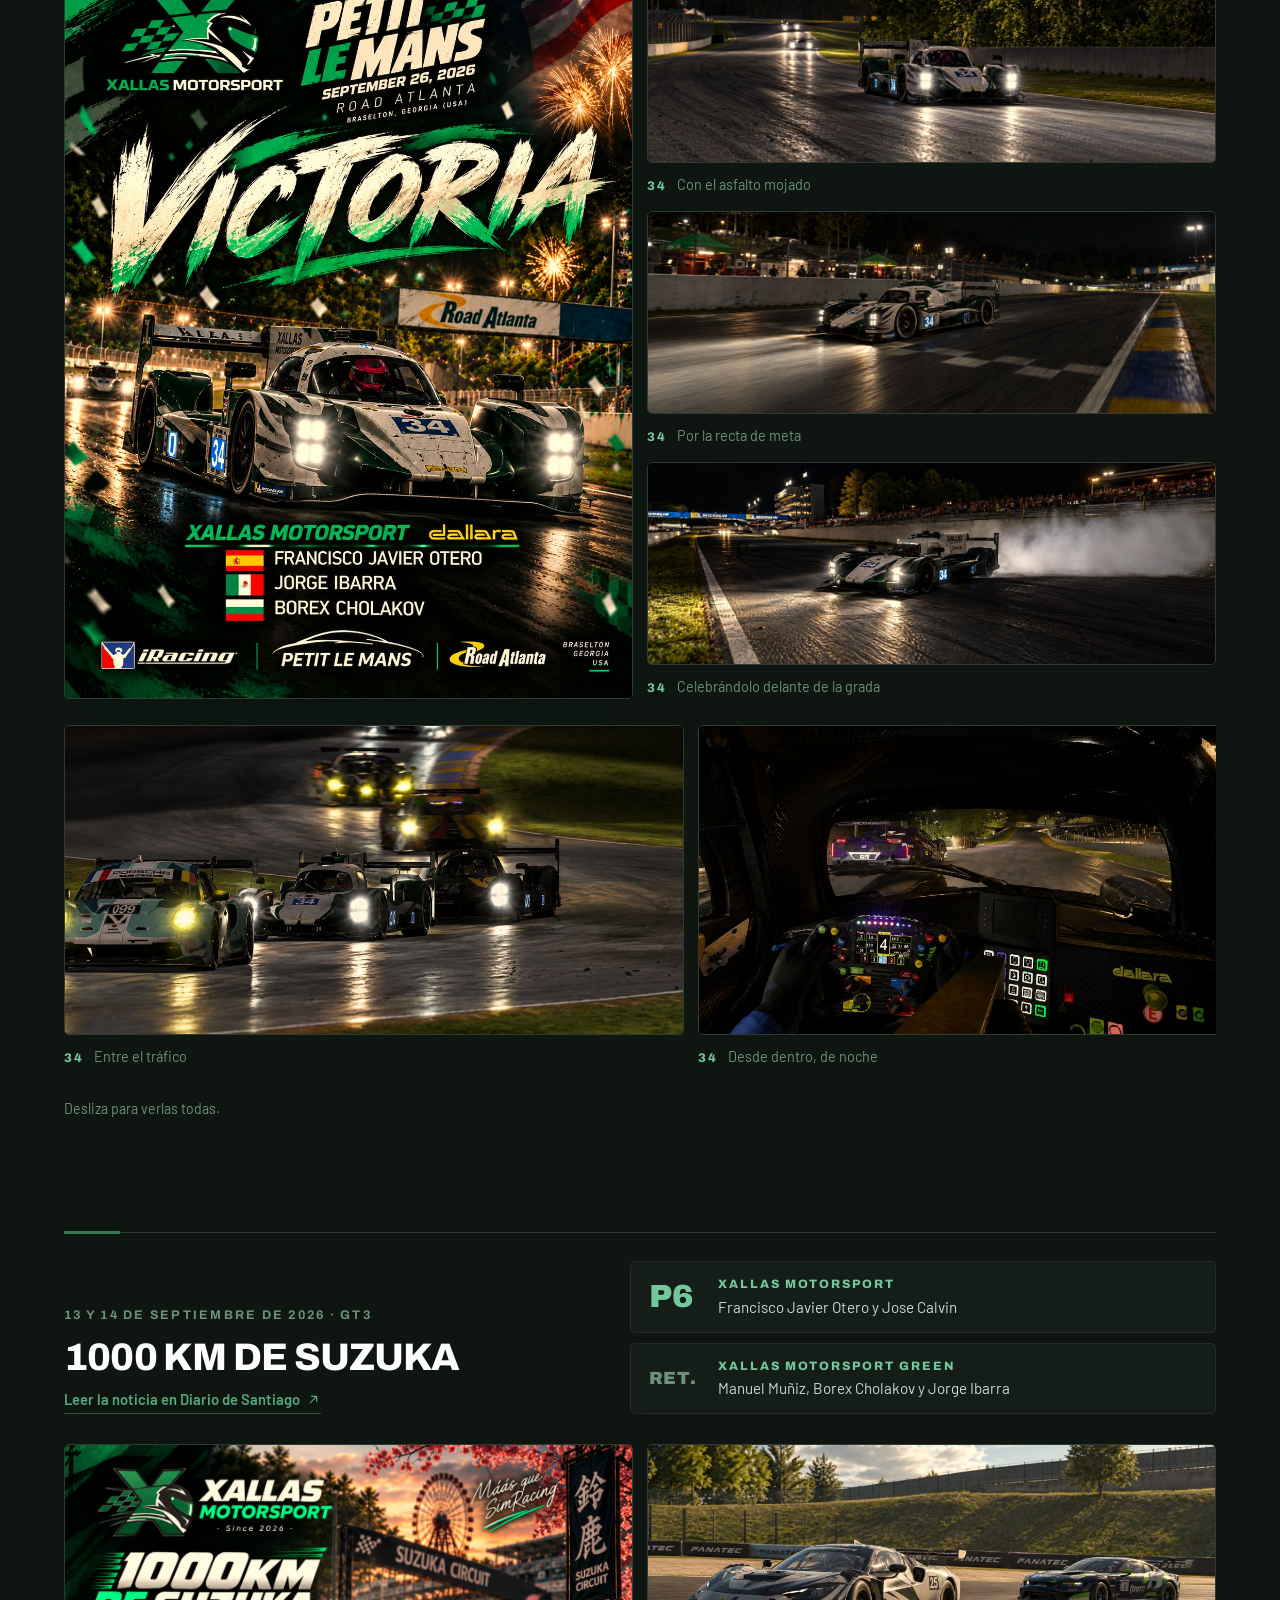
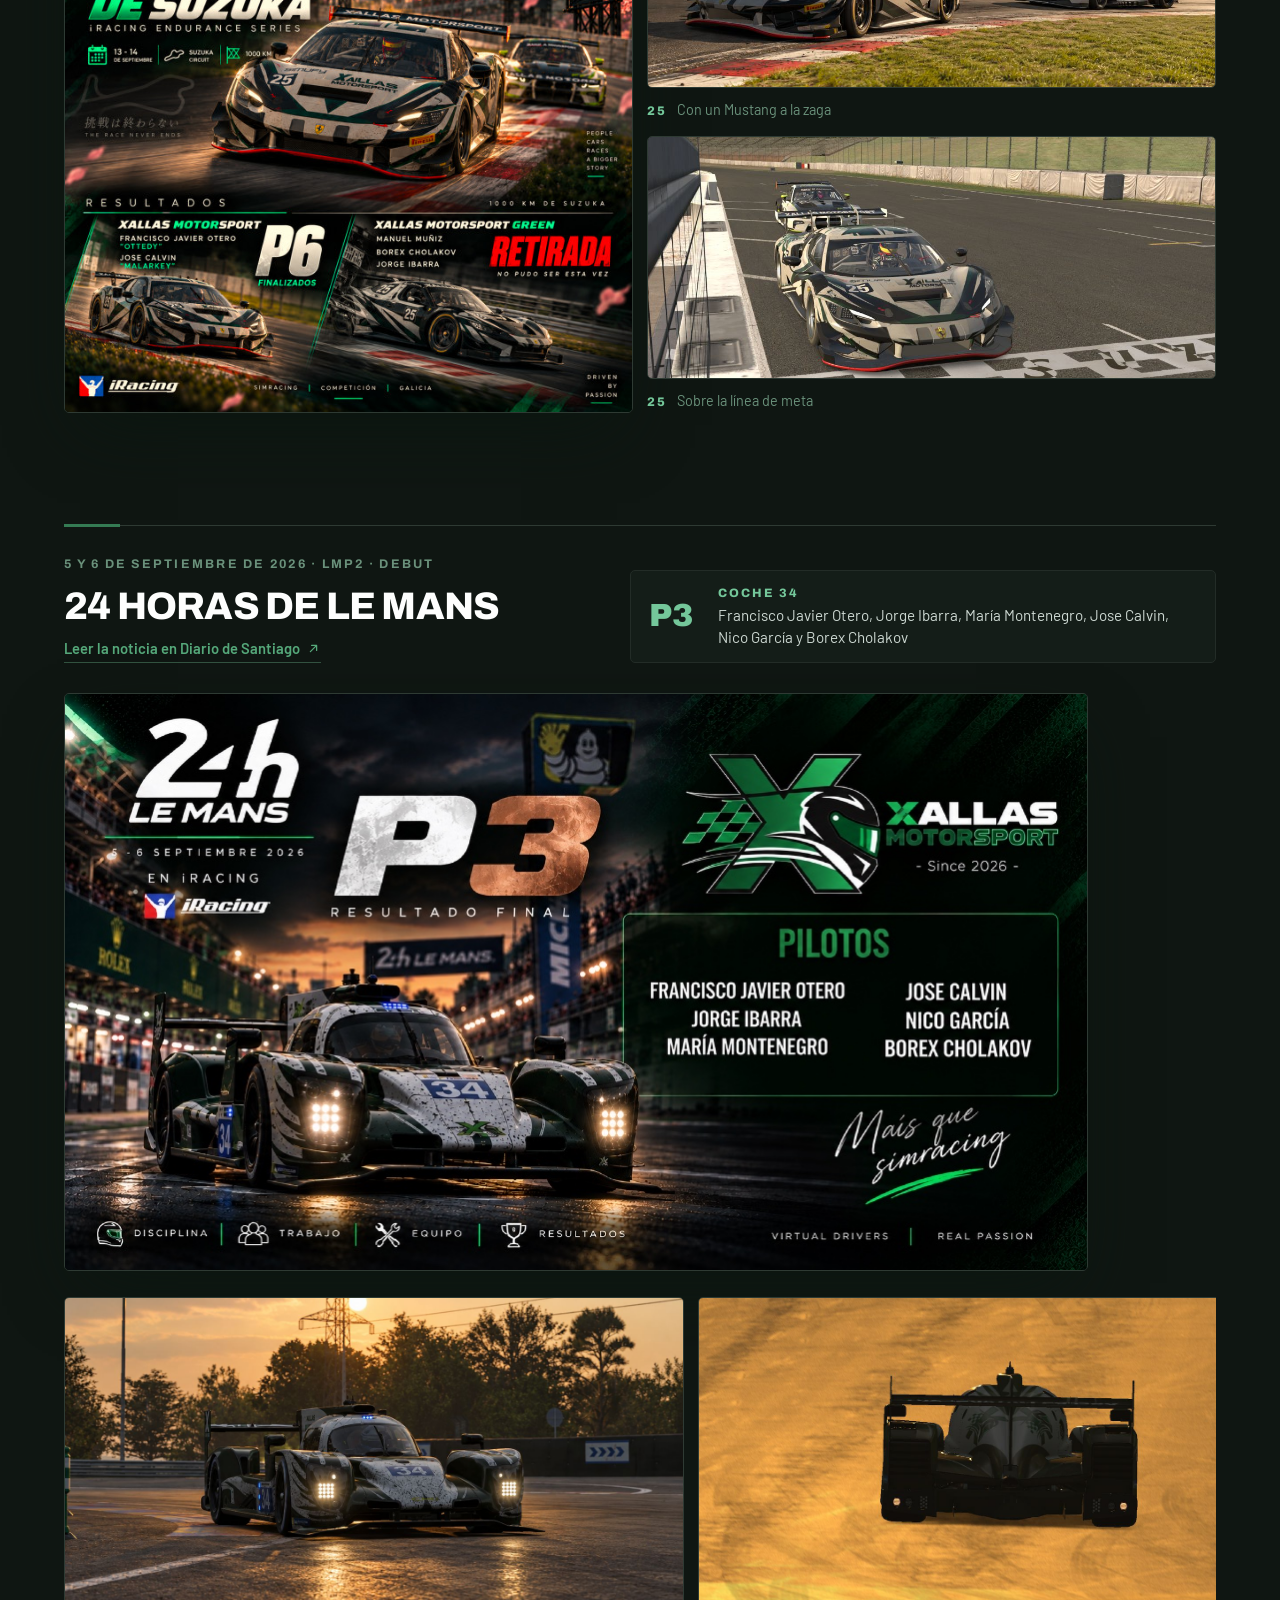
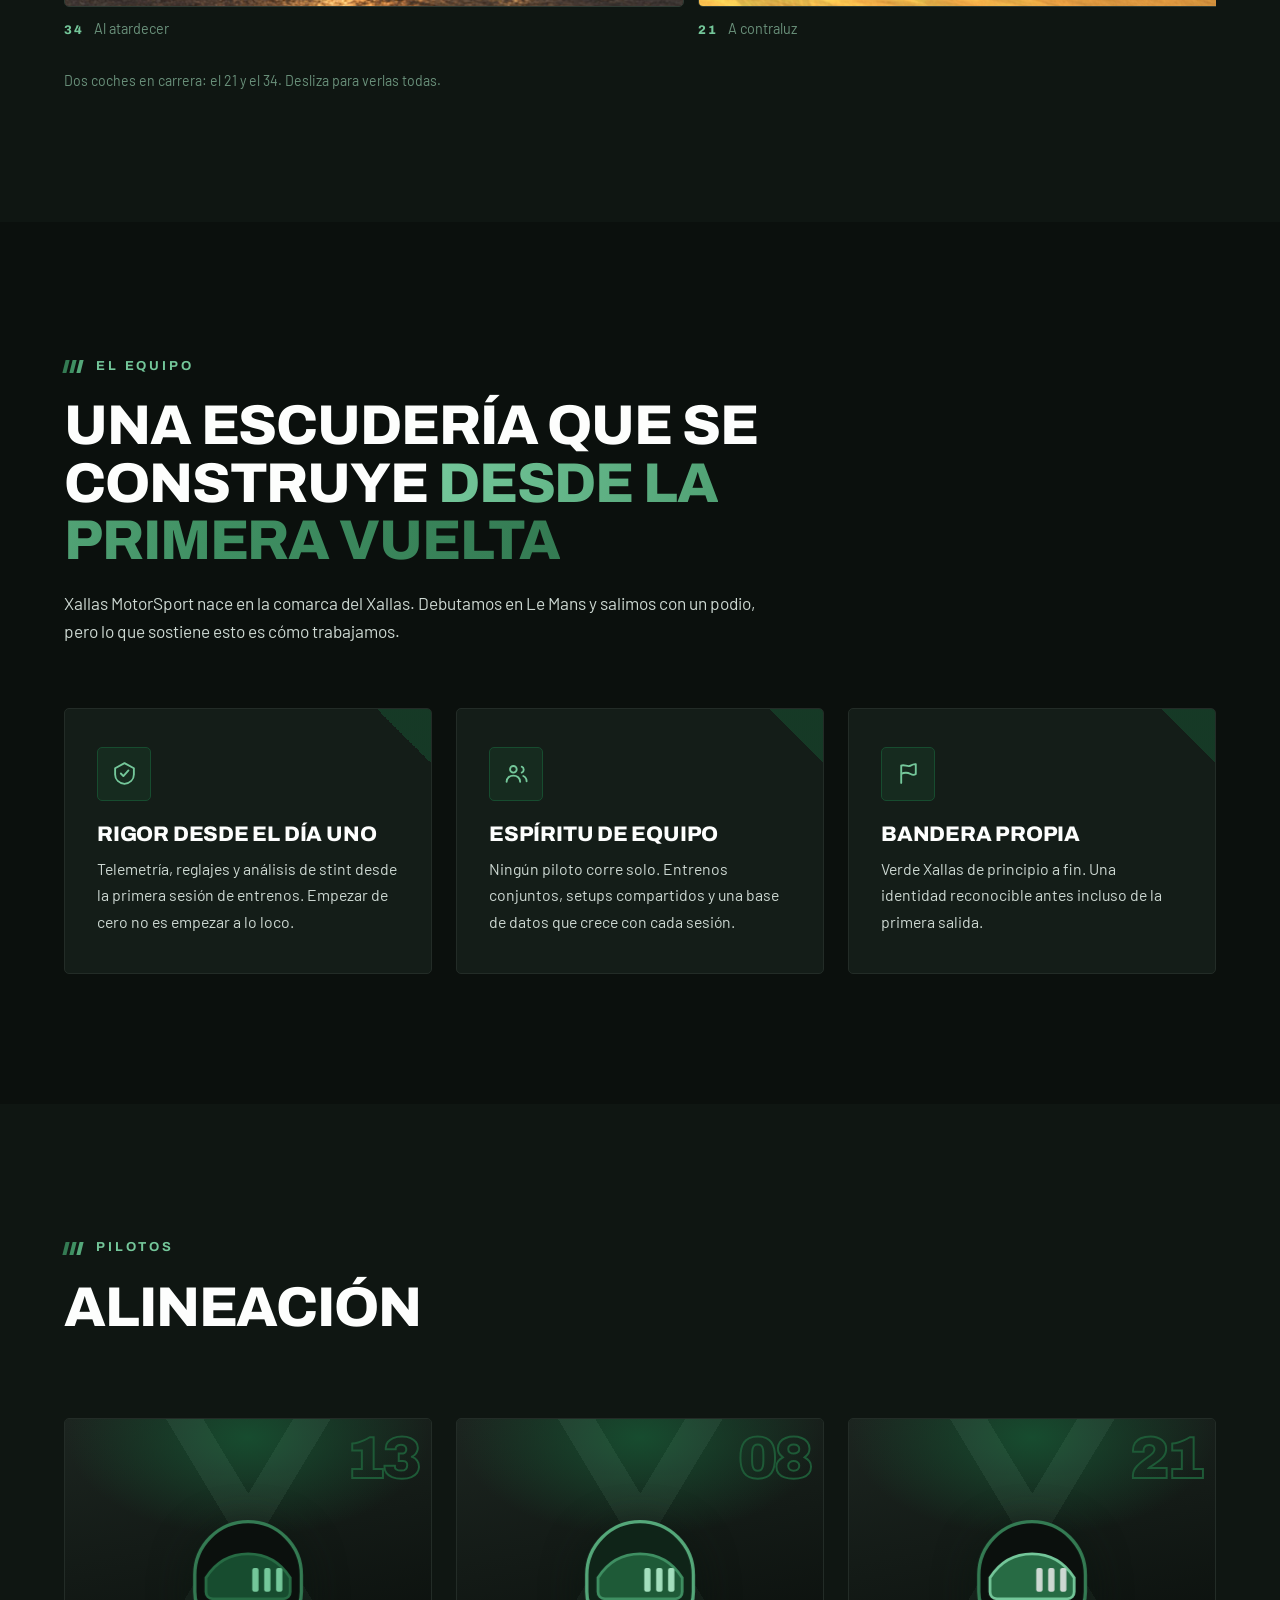
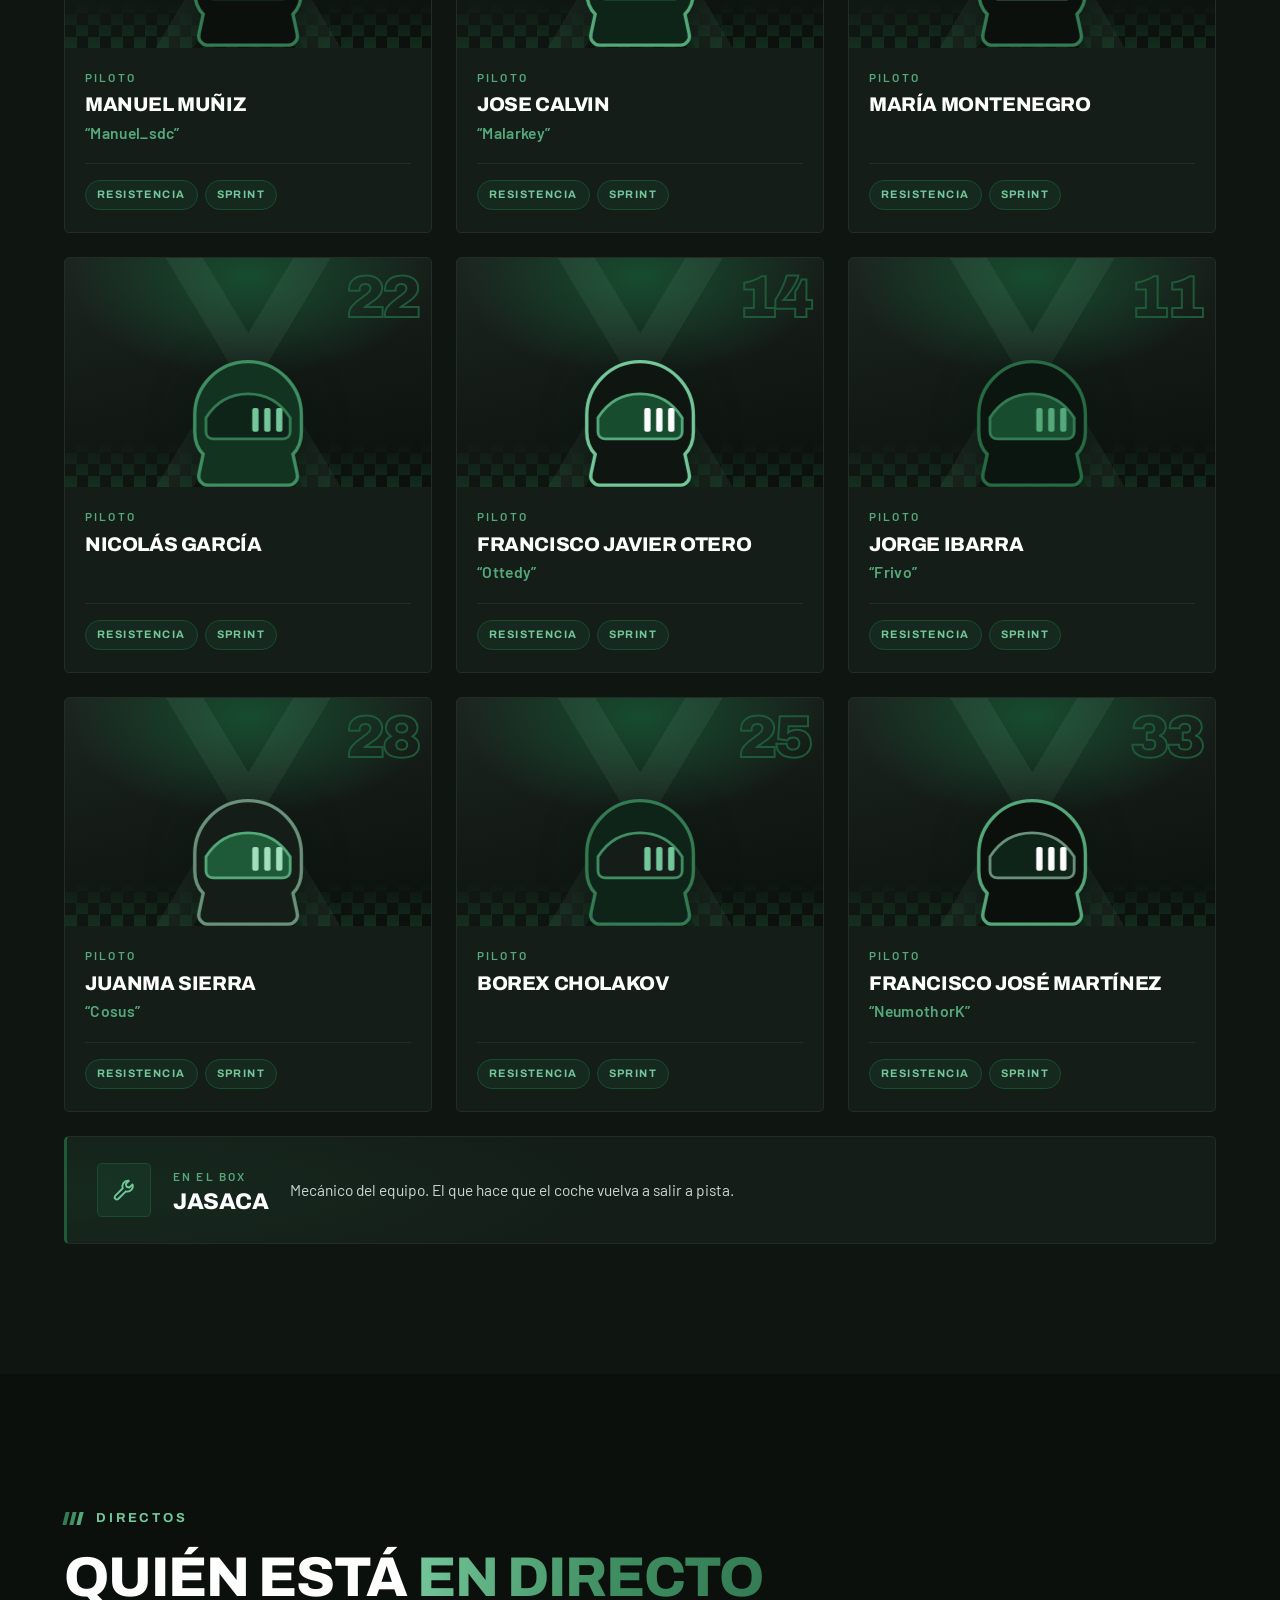
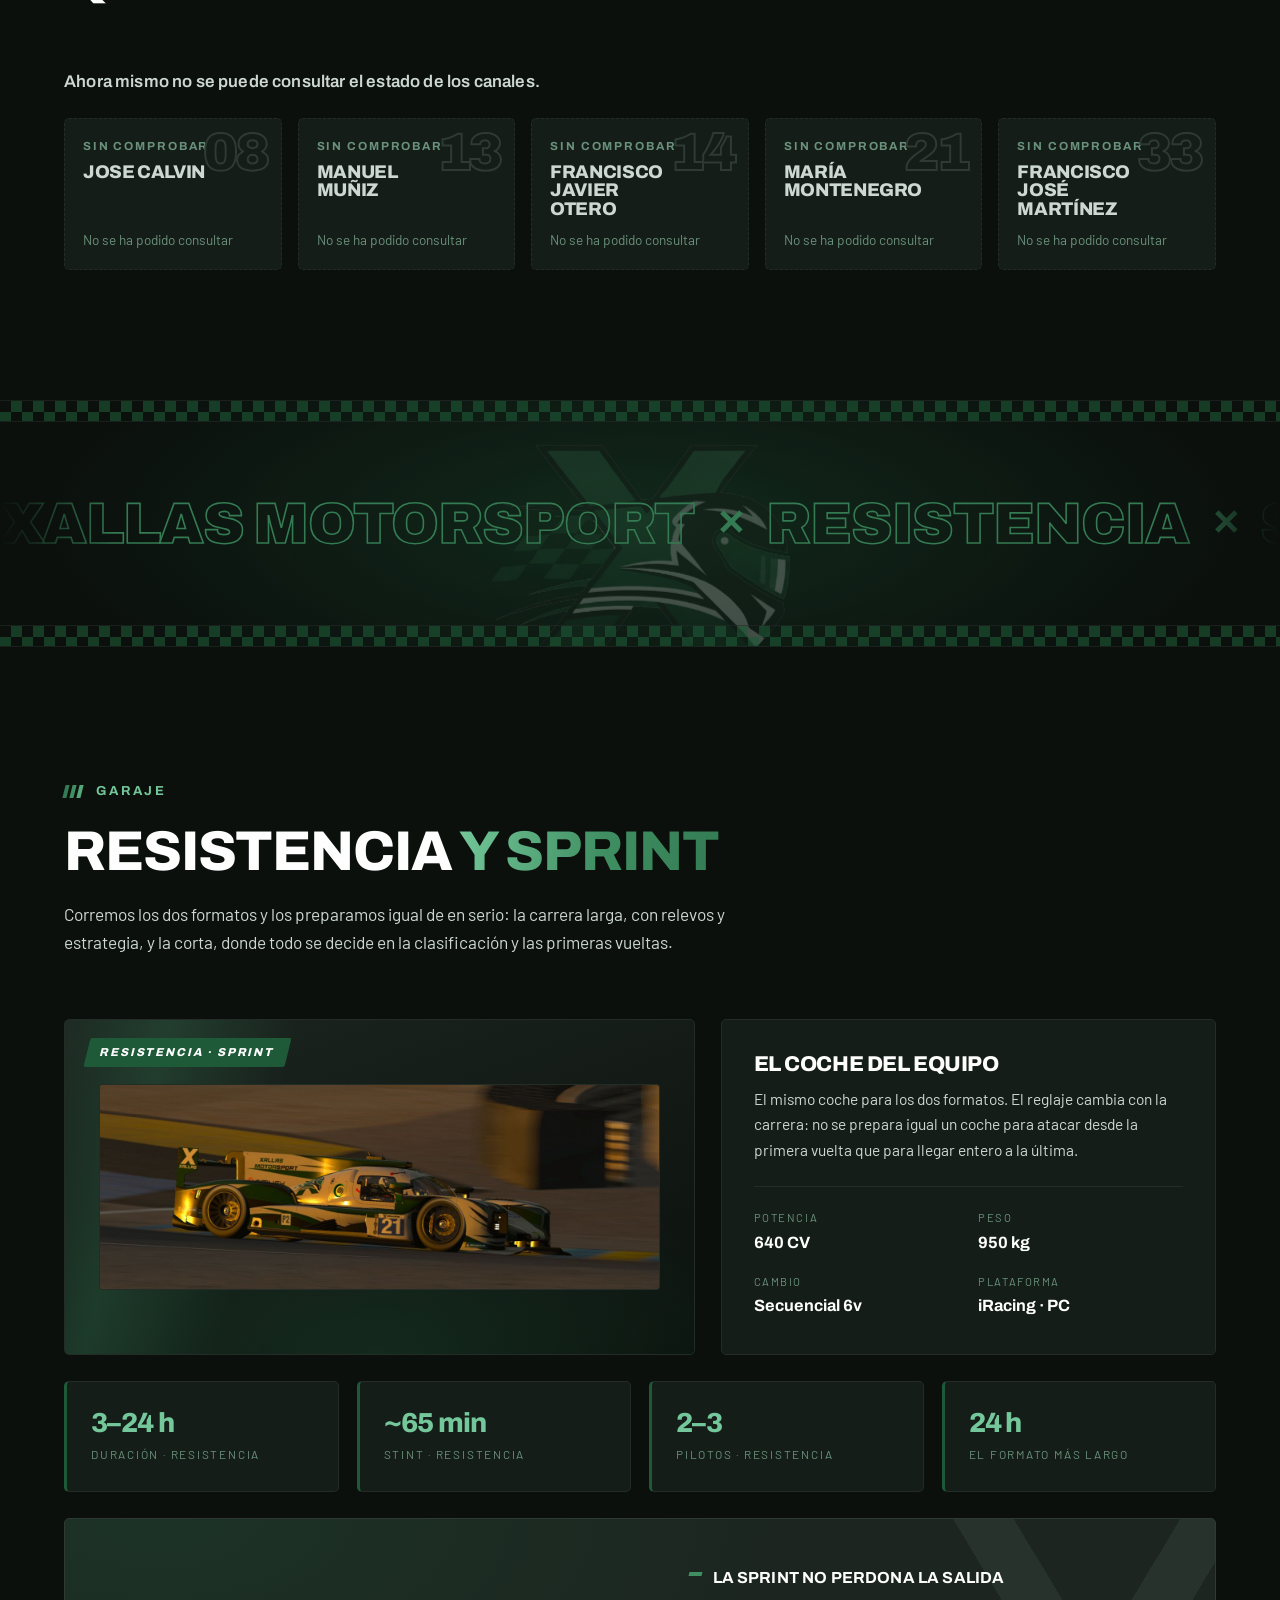
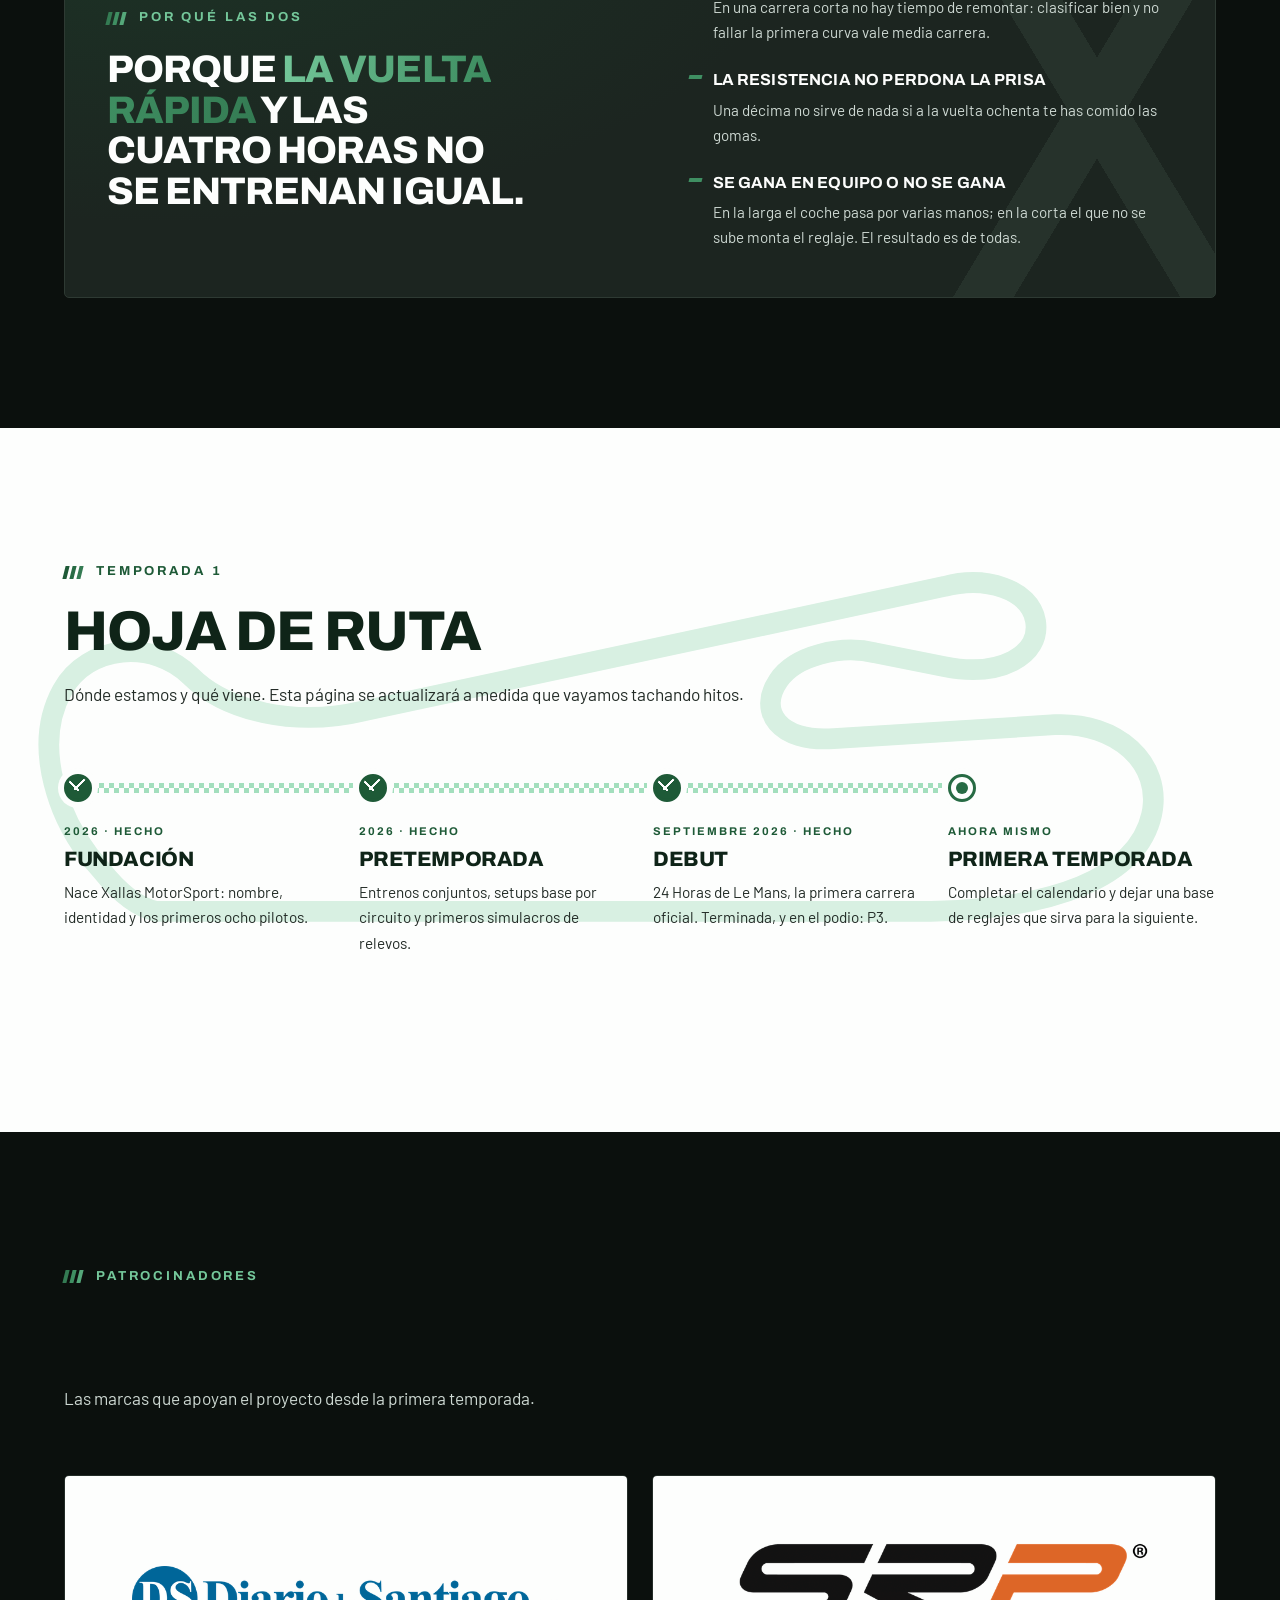
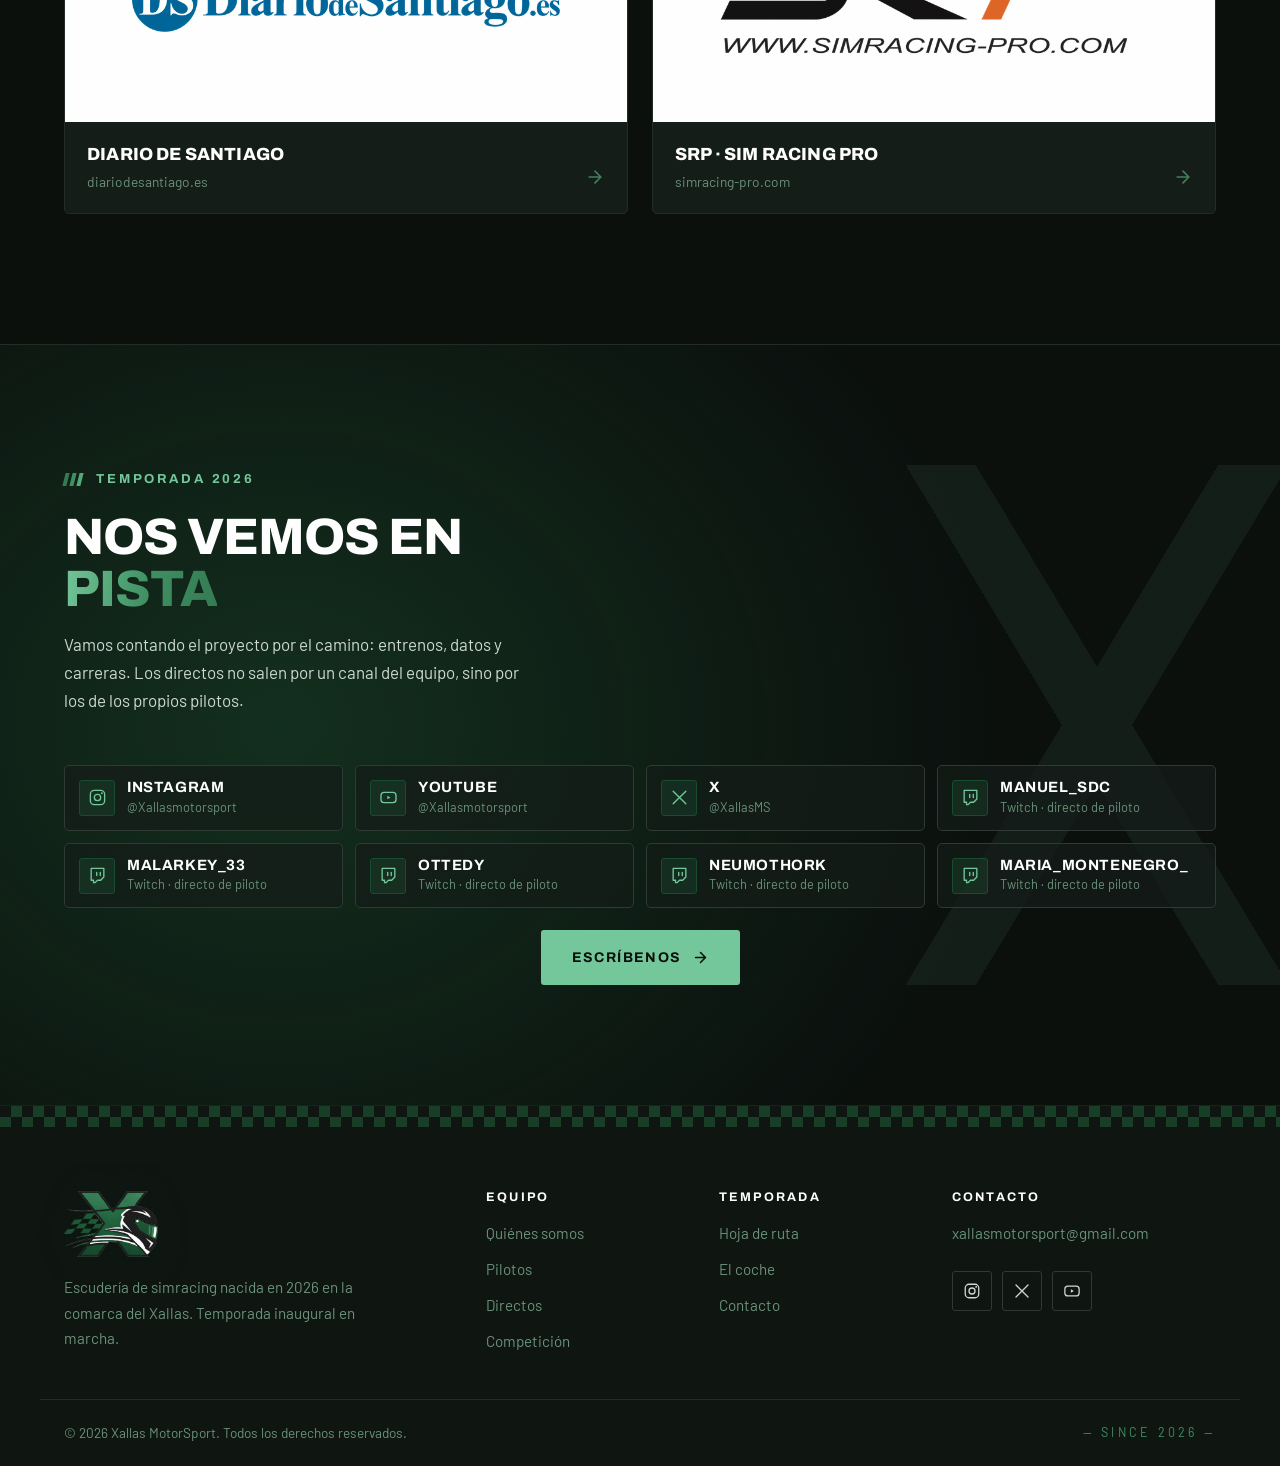
==== commit d14df289: "Mejorar el SEO: título y descripción con el palmarés, nombre en el h1, WebSite y noticias en el JSON" ====
--- a/index.html
+++ b/index.html
@@ -3,8 +3,8 @@
 <head>
 <meta charset="UTF-8">
 <meta name="viewport" content="width=device-width, initial-scale=1">
-<title>Xallas MotorSport | Resistencia y sprint en iRacing</title>
-<meta name="description" content="Escudería gallega de simracing en iRacing: carreras de resistencia y sprint. Fundada en 2026, con nueve pilotos y un P3 en las 24 h de Le Mans en su carrera de debut.">
+<title>Xallas MotorSport | Escudería gallega de simracing en iRacing</title>
+<meta name="description" content="Escudería gallega de simracing en iRacing, de la comarca del Xallas. Resistencia y sprint: victoria en Petit Le Mans, podio en las 24 h de Le Mans y más.">
 <meta name="theme-color" content="#0B100D">
 
 <link rel="icon" href="assets/img/favicon.ico" sizes="any">
@@ -33,24 +33,40 @@
 
 <!-- Tarjeta al compartir el enlace (Discord, WhatsApp, X…).
      Las rutas de imagen van en ABSOLUTO porque los rastreadores no siempre
-     resuelven las relativas. Apuntan a GitHub Pages, que es donde vive la web.
-     SI SE COMPRA UN DOMINIO: cambiar aquí las tres URLs (canonical, og:url y
-     las dos imágenes) y la del JSON-LD de abajo. Ver BRANDING.md §10. -->
+     resuelven las relativas. Apuntan al dominio, xallasmotorsport.com.
+     Si cambia el dominio: canonical, og:url, las dos imágenes y el JSON-LD
+     de abajo. Ver BRANDING.md §10. -->
+<meta name="robots" content="index, follow, max-image-preview:large">
 <meta property="og:type" content="website">
 <meta property="og:site_name" content="Xallas MotorSport">
 <meta property="og:locale" content="es_ES">
 <meta property="og:url" content="https://xallasmotorsport.com/">
-<meta property="og:title" content="Xallas MotorSport — Resistencia y sprint en iRacing">
-<meta property="og:description" content="Escudería gallega de simracing en iRacing: carreras de resistencia y sprint. Fundada en 2026, con nueve pilotos y un P3 en las 24 h de Le Mans en su carrera de debut.">
+<meta property="og:title" content="Xallas MotorSport — Escudería gallega de simracing en iRacing">
+<meta property="og:description" content="Escudería gallega de simracing en iRacing, de la comarca del Xallas. Resistencia y sprint: victoria en Petit Le Mans, podio en las 24 h de Le Mans y más.">
 <meta property="og:image" content="https://xallasmotorsport.com/assets/img/og-card.png">
 <meta property="og:image:width" content="1200">
 <meta property="og:image:height" content="630">
 <meta property="og:image:alt" content="Emblema de Xallas MotorSport sobre fondo verde oscuro">
 <meta name="twitter:card" content="summary_large_image">
-<meta name="twitter:title" content="Xallas MotorSport — Resistencia y sprint en iRacing">
-<meta name="twitter:description" content="Escudería gallega de simracing en iRacing: carreras de resistencia y sprint. Fundada en 2026, con nueve pilotos y un P3 en las 24 h de Le Mans en su carrera de debut.">
+<meta name="twitter:title" content="Xallas MotorSport — Escudería gallega de simracing en iRacing">
+<meta name="twitter:description" content="Escudería gallega de simracing en iRacing, de la comarca del Xallas. Resistencia y sprint: victoria en Petit Le Mans, podio en las 24 h de Le Mans y más.">
 <meta name="twitter:image" content="https://xallasmotorsport.com/assets/img/og-card.png">
 
+<!-- Dos bloques: WebSite le dice a Google cómo llamar a la web en los
+     resultados («Xallas MotorSport» y no el dominio), y SportsTeam describe
+     al equipo. subjectOf enlaza las noticias de Diario de Santiago: que un
+     medio hable del equipo es lo que más autoridad le da. Al publicar una
+     noticia nueva, añadirla también aquí. -->
+<script type="application/ld+json">
+{
+  "@context": "https://schema.org",
+  "@type": "WebSite",
+  "name": "Xallas MotorSport",
+  "alternateName": ["Xallas MS", "Xallas Motorsport"],
+  "url": "https://xallasmotorsport.com/",
+  "inLanguage": "es"
+}
+</script>
 <script type="application/ld+json">
 {
   "@context": "https://schema.org",
@@ -62,7 +78,7 @@
   "url": "https://xallasmotorsport.com/",
   "logo": "https://xallasmotorsport.com/assets/img/favicon-512.png",
   "image": "https://xallasmotorsport.com/assets/img/og-card.png",
-  "description": "Escudería gallega de simracing en iRacing: carreras de resistencia y sprint. Fundada en 2026, con nueve pilotos y un P3 en las 24 h de Le Mans en su carrera de debut.",
+  "description": "Escudería gallega de simracing en iRacing, de la comarca del Xallas. Resistencia y sprint: victoria en Petit Le Mans, podio en las 24 h de Le Mans y más.",
   "areaServed": {
     "@type": "Place",
     "name": "Galicia, España"
@@ -89,6 +105,32 @@
     "https://x.com/XallasMS",
     "https://www.youtube.com/@Xallasmotorsport"
   ],
+  "subjectOf": [
+    {
+      "@type": "NewsArticle",
+      "headline": "Xallas MotorSport logra un sexto puesto en Nürburgring y anuncia un nuevo fichaje para las 12 Horas de Spa",
+      "url": "https://www.diariodesantiago.es/deportes/xallas-motorsport-logra-un-sexto-puesto-en-nurburgring-y-anuncia-un-nuevo-fichaje-para-las-12-horas-de-spa/",
+      "publisher": { "@type": "Organization", "name": "Diario de Santiago" }
+    },
+    {
+      "@type": "NewsArticle",
+      "headline": "Xallas MotorSport conquista las 10 horas de Petit Le Mans tras una gran remontada bajo la lluvia",
+      "url": "https://www.diariodesantiago.es/deportes/xallas-motorsport-conquista-las-10-horas-de-petit-le-mans-tras-una-gran-remontada-bajo-la-lluvia/",
+      "publisher": { "@type": "Organization", "name": "Diario de Santiago" }
+    },
+    {
+      "@type": "NewsArticle",
+      "headline": "Xallas MotorSport roza el top 5 en los 1000 kilómetros virtuales de Suzuka",
+      "url": "https://www.diariodesantiago.es/tendencias/xallas-motorsport-roza-el-top-5-en-los-1000-kilometros-virtuales-de-suzuka/",
+      "publisher": { "@type": "Organization", "name": "Diario de Santiago" }
+    },
+    {
+      "@type": "NewsArticle",
+      "headline": "Xallas MotorSport lleva a Santa Comba al podio de las 24 Horas de Le Mans virtuales",
+      "url": "https://www.diariodesantiago.es/deportes/xallas-motorsport-lleva-a-santa-comba-al-podio-de-las-24-horas-de-le-mans-virtuales/",
+      "publisher": { "@type": "Organization", "name": "Diario de Santiago" }
+    }
+  ],
   "numberOfEmployees": {
     "@type": "QuantitativeValue",
     "value": 9
@@ -231,6 +273,7 @@
       </p>
 
       <h1 class="hero__title reveal">
+        <span class="sr-only">Xallas MotorSport, escudería gallega de simracing en iRacing:</span>
         <span class="linea"><span>Empezamos</span></span>
         <span class="linea"><span>de <em class="grad">cero</em>.</span></span>
         <span class="linea"><span>Y en serio.</span></span>
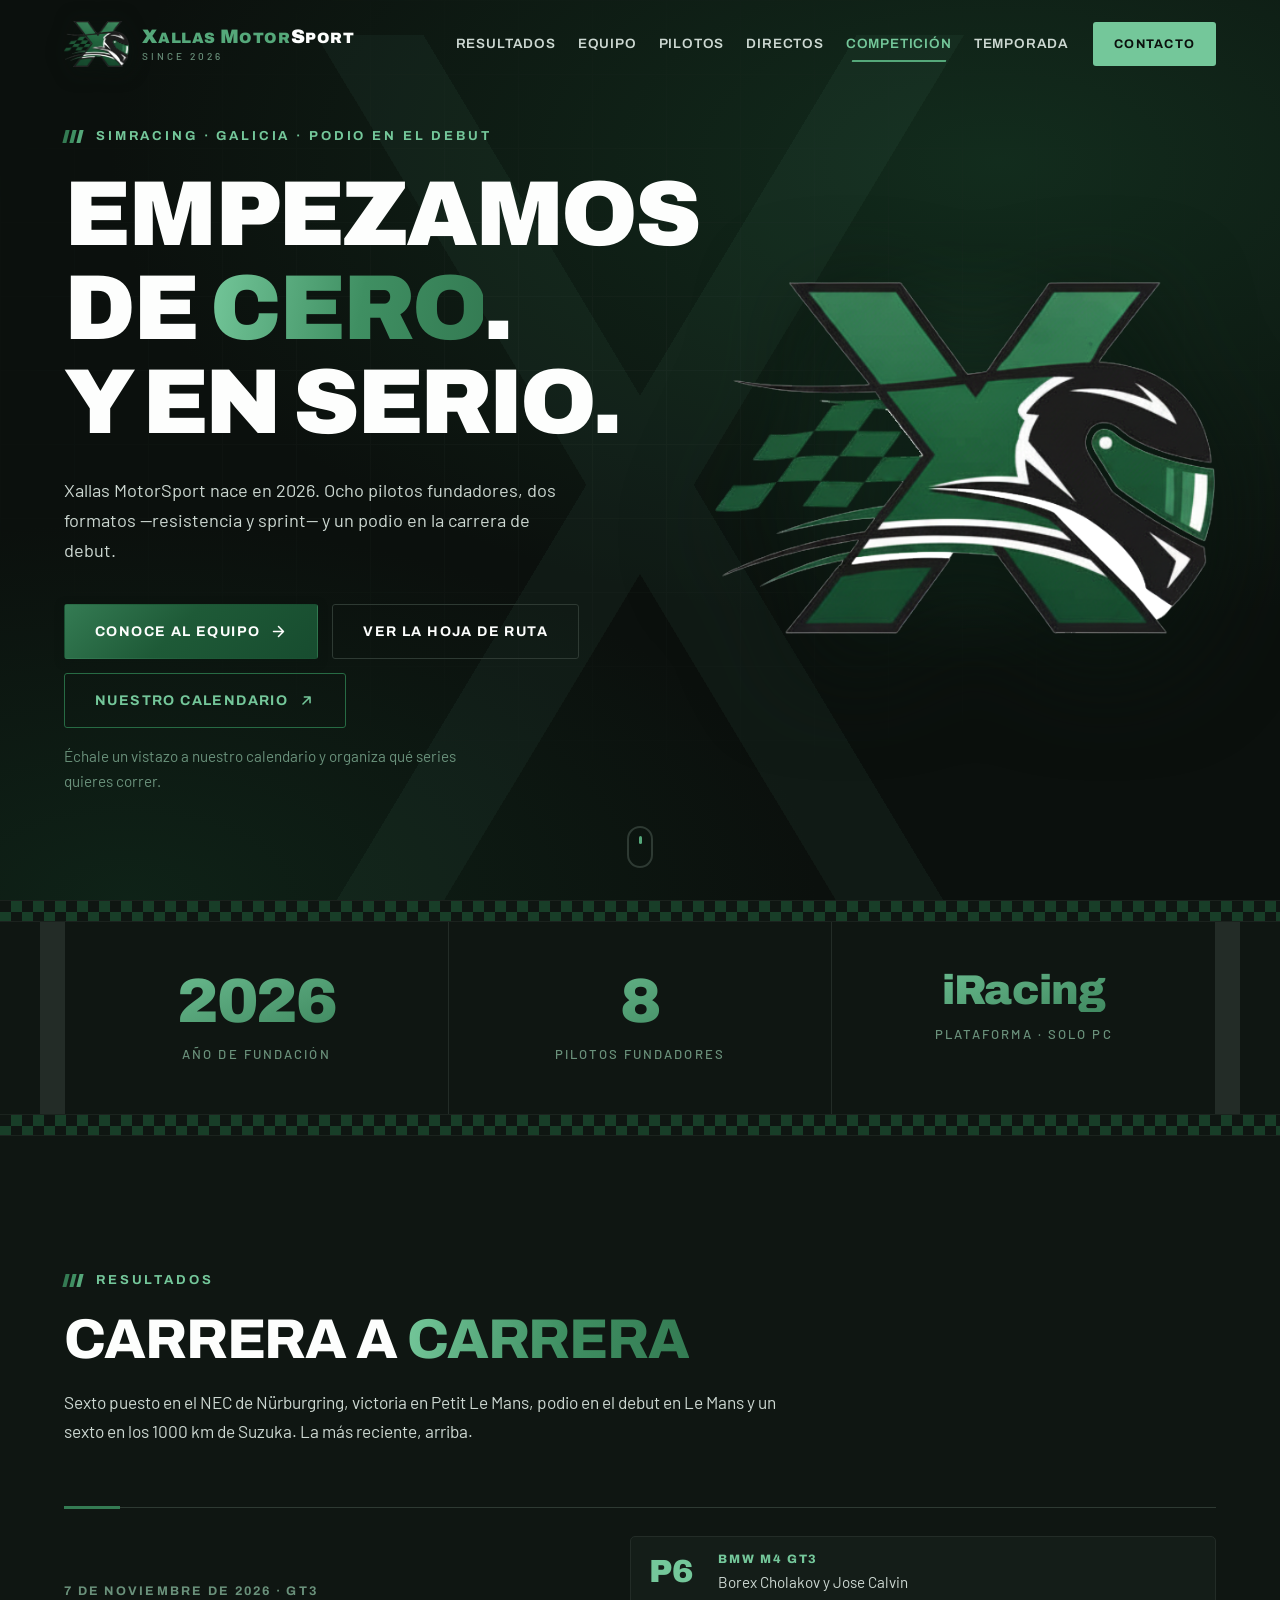
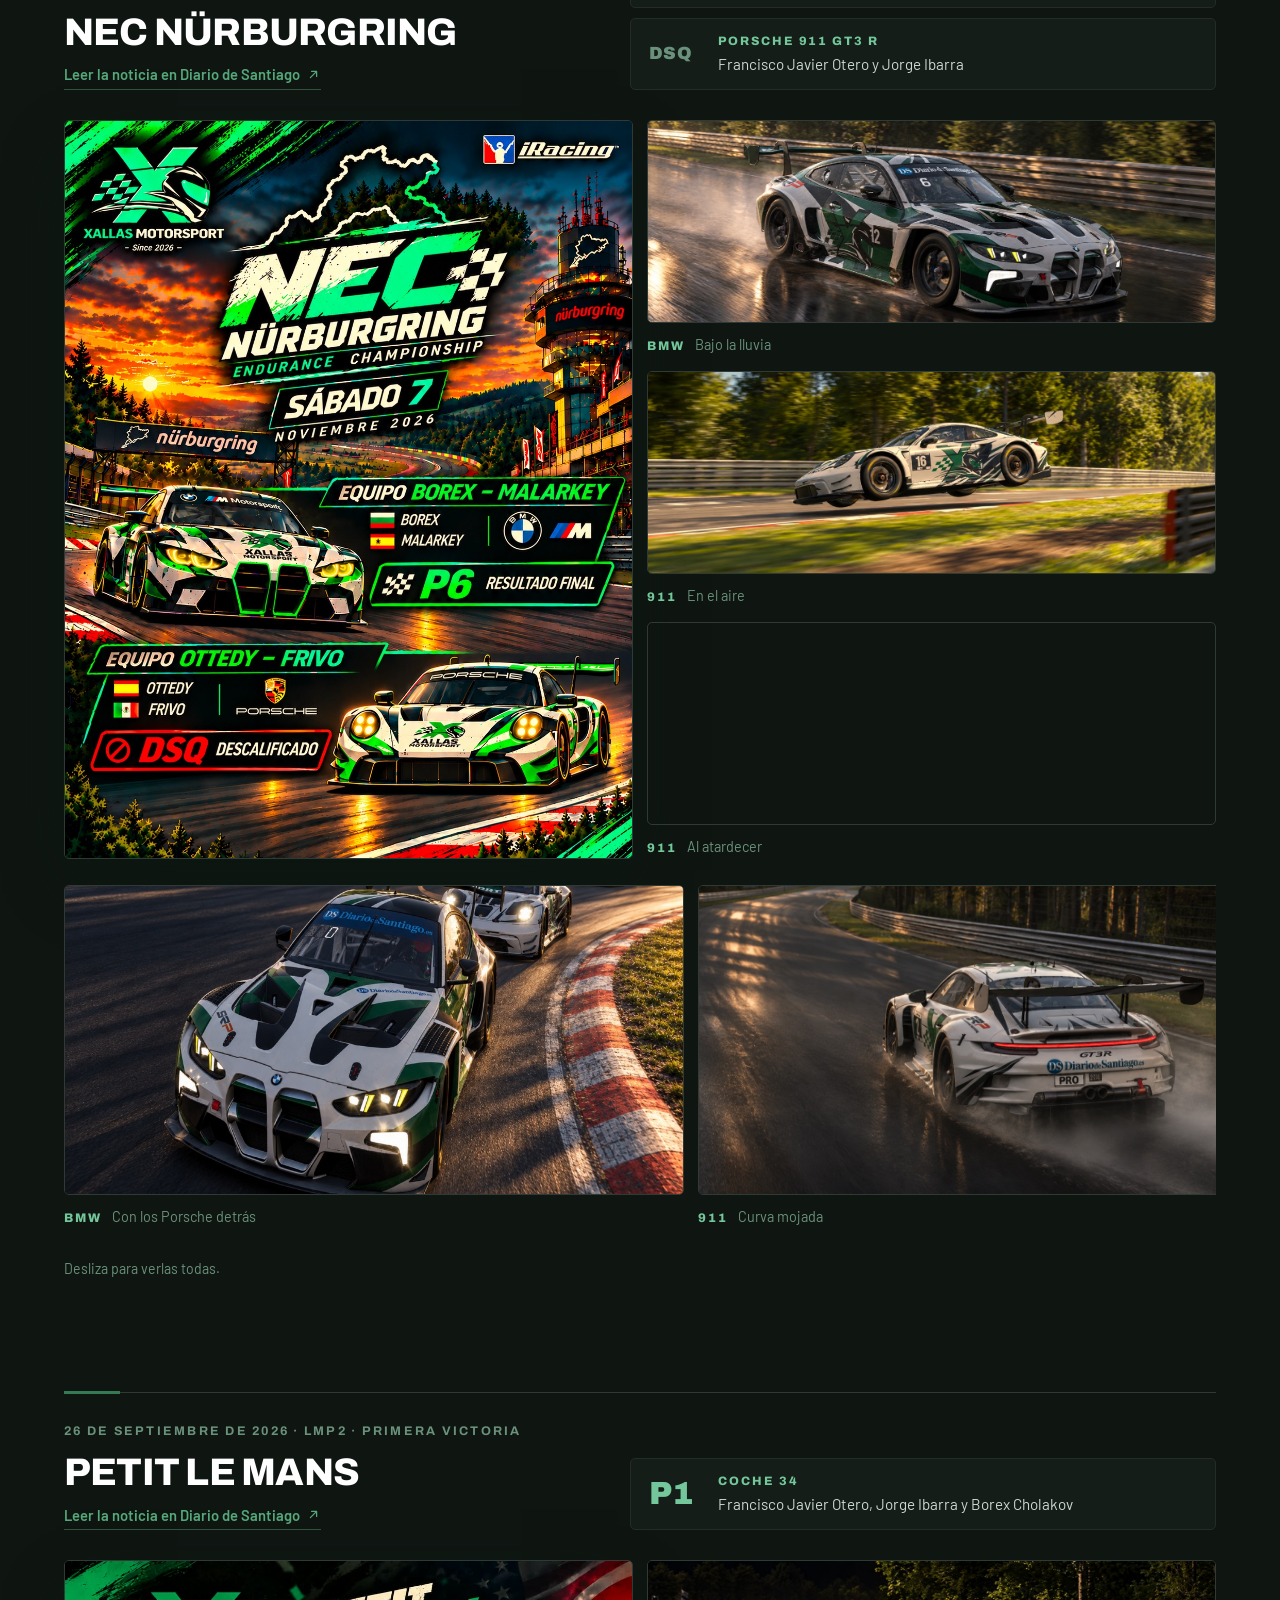
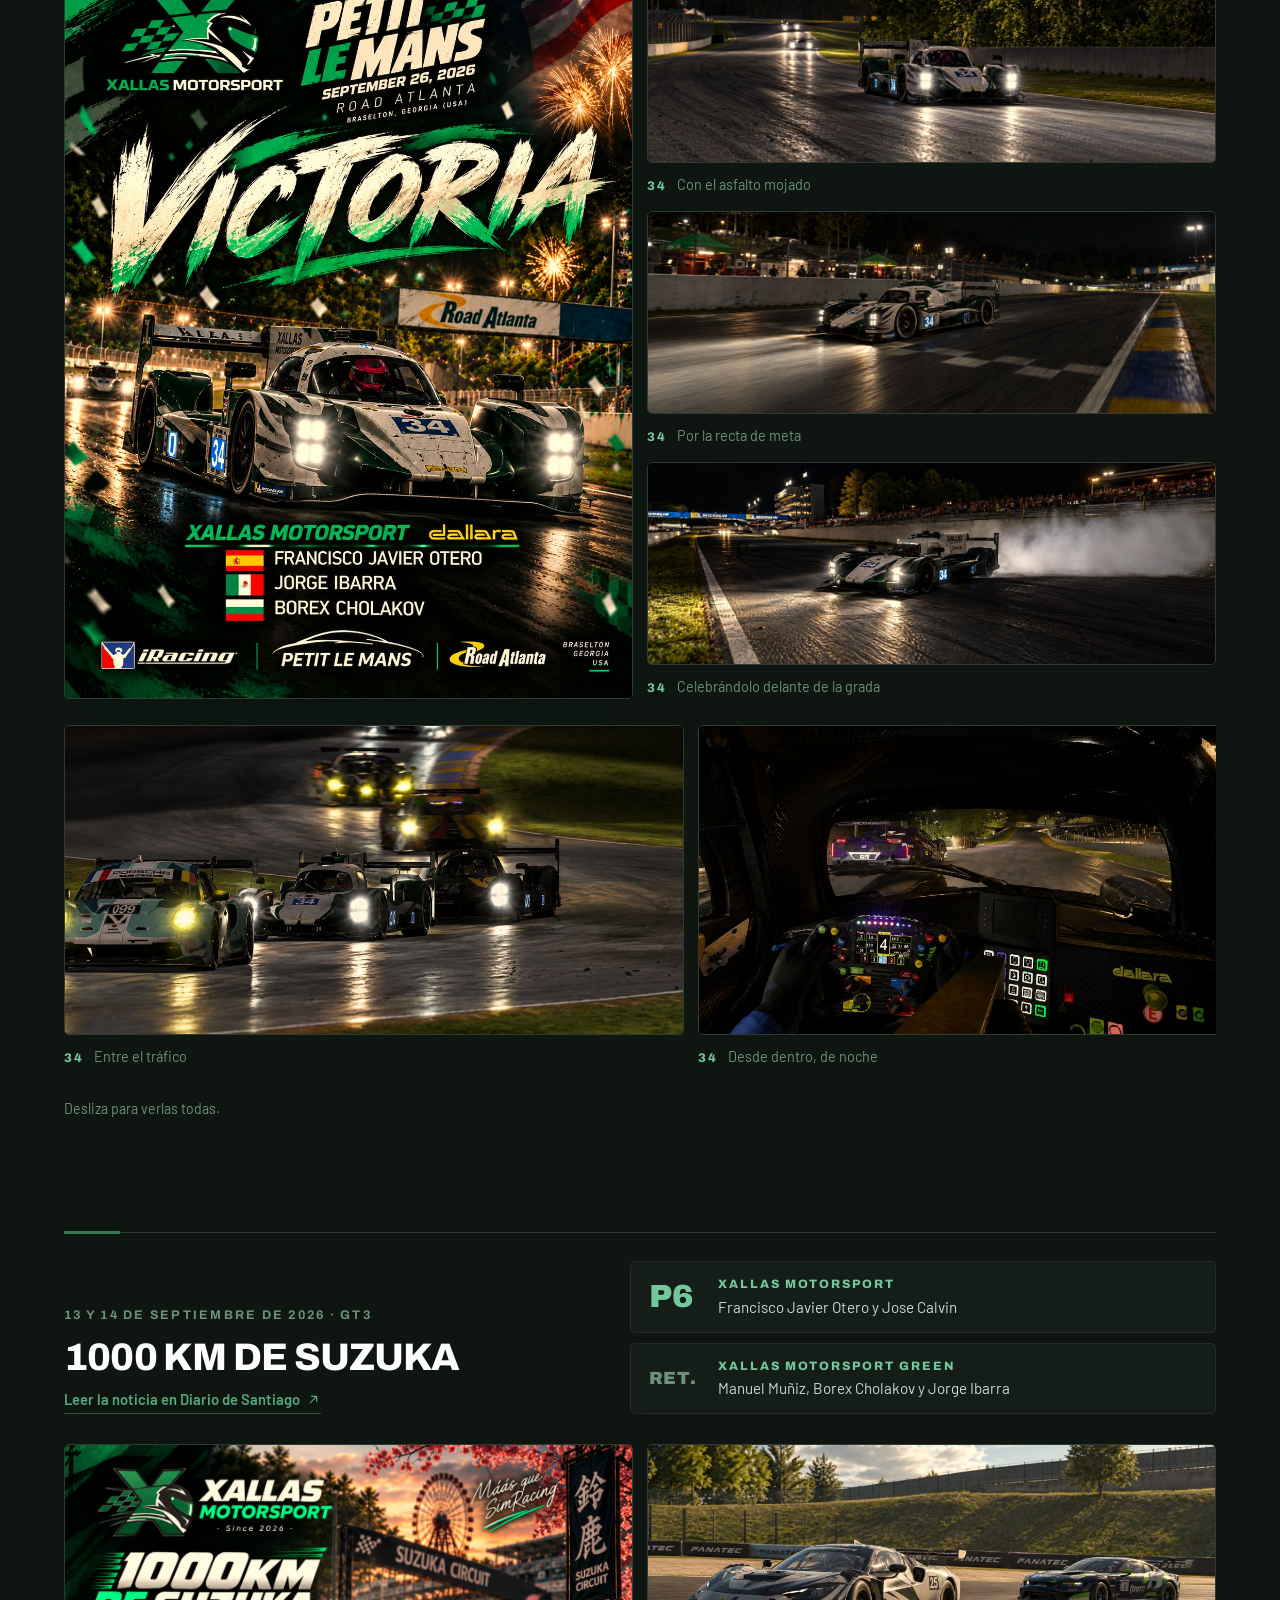
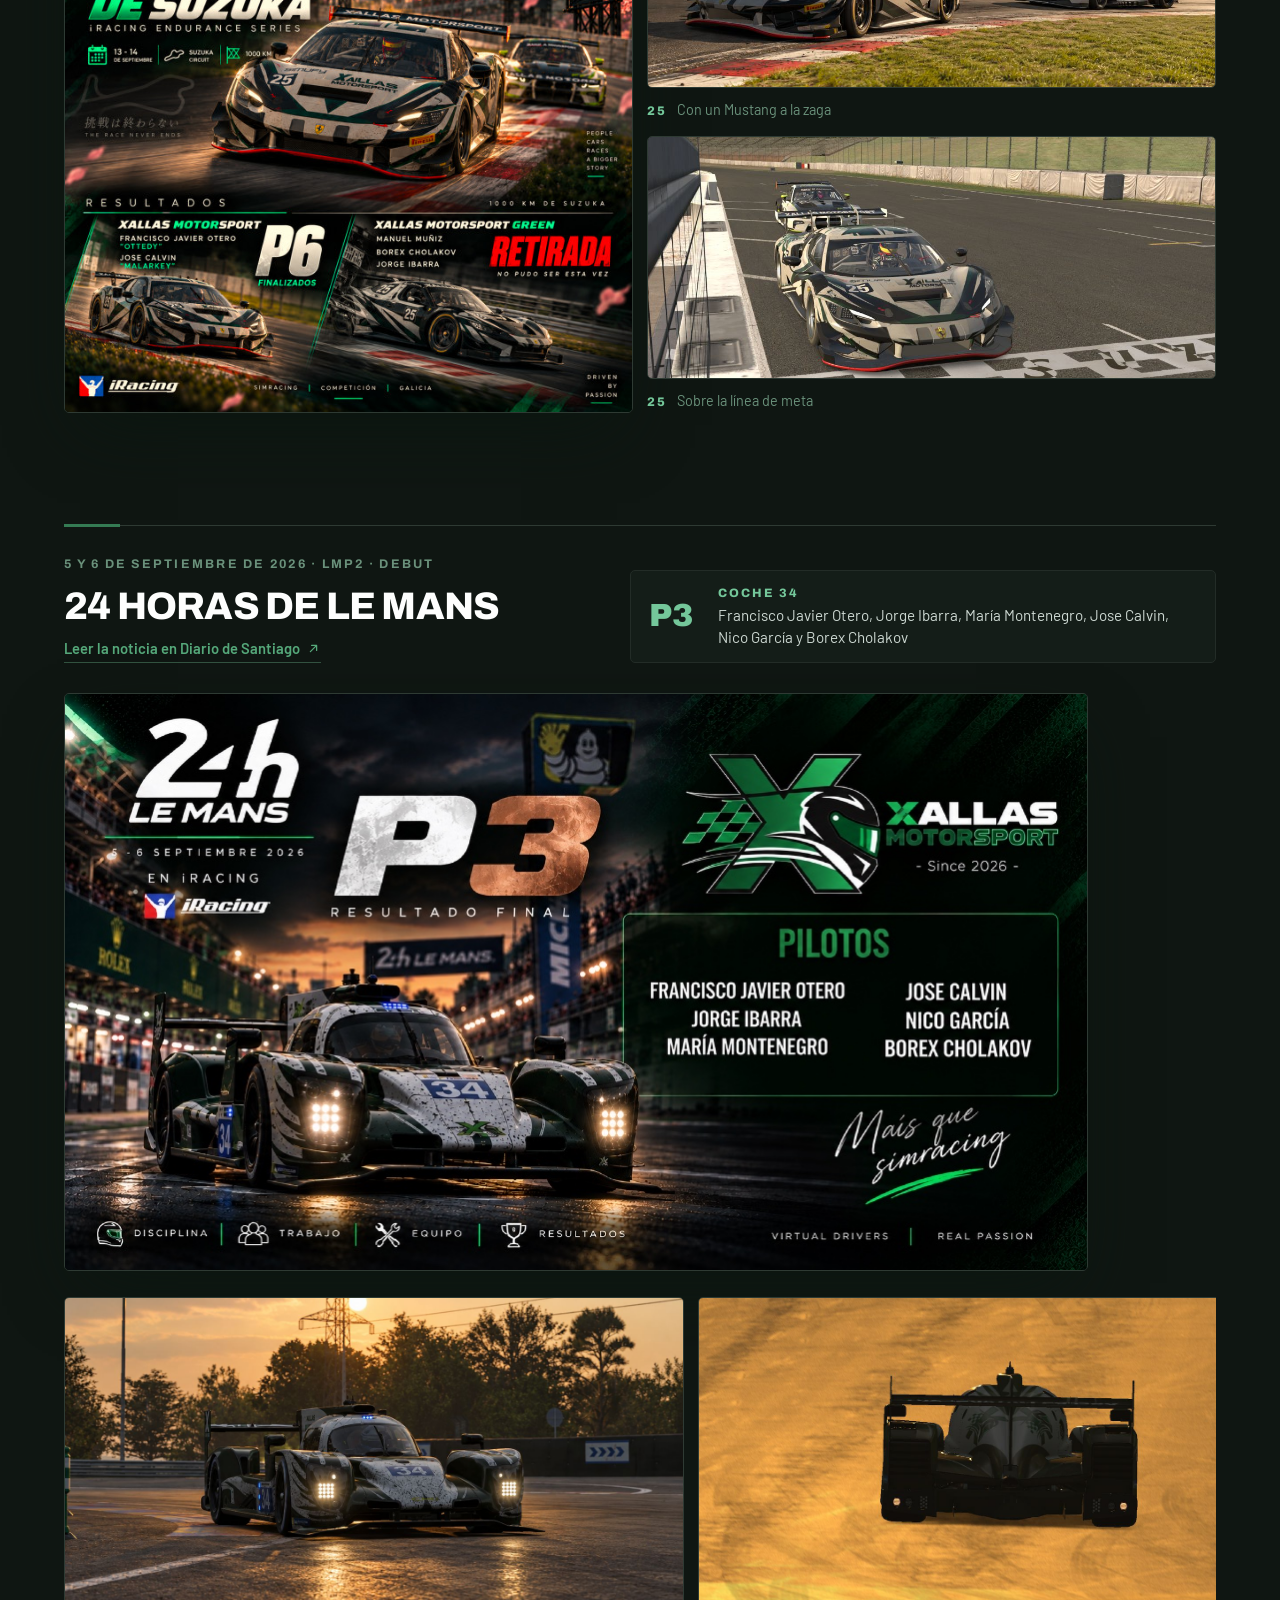
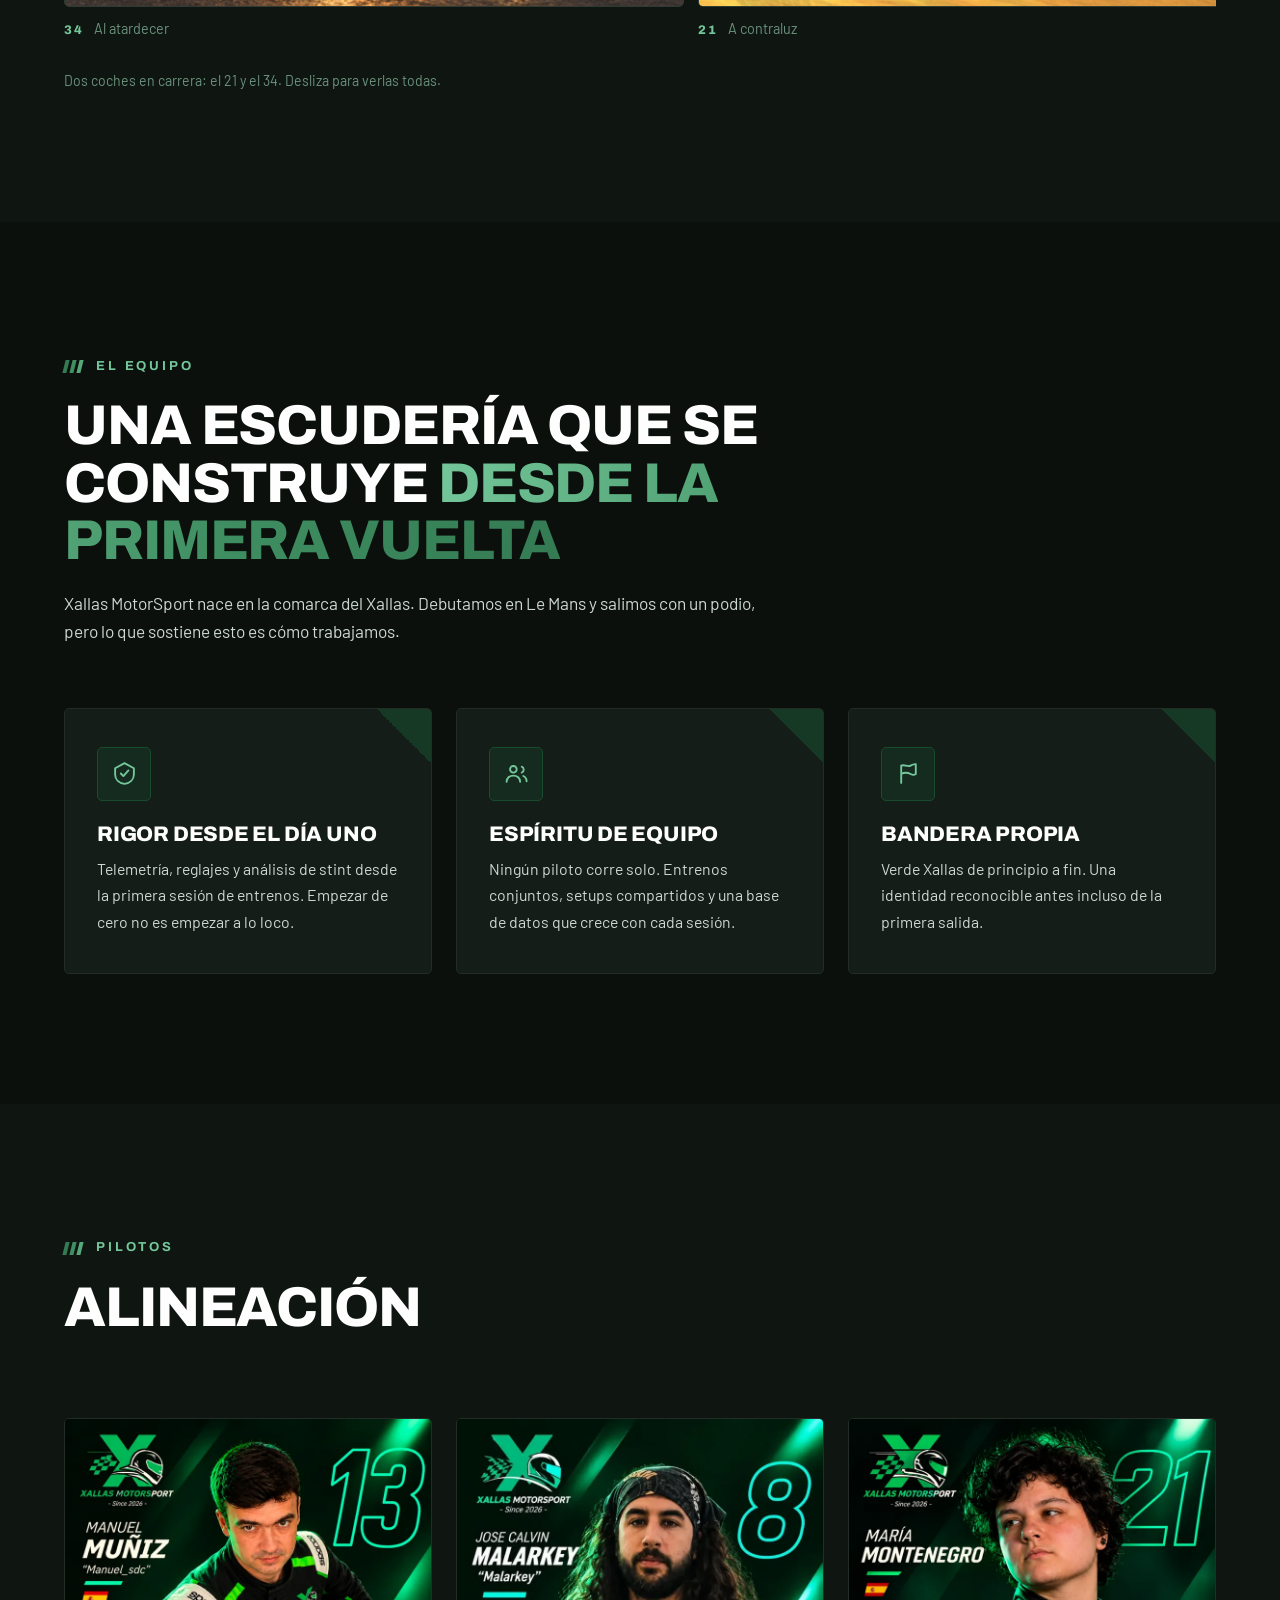
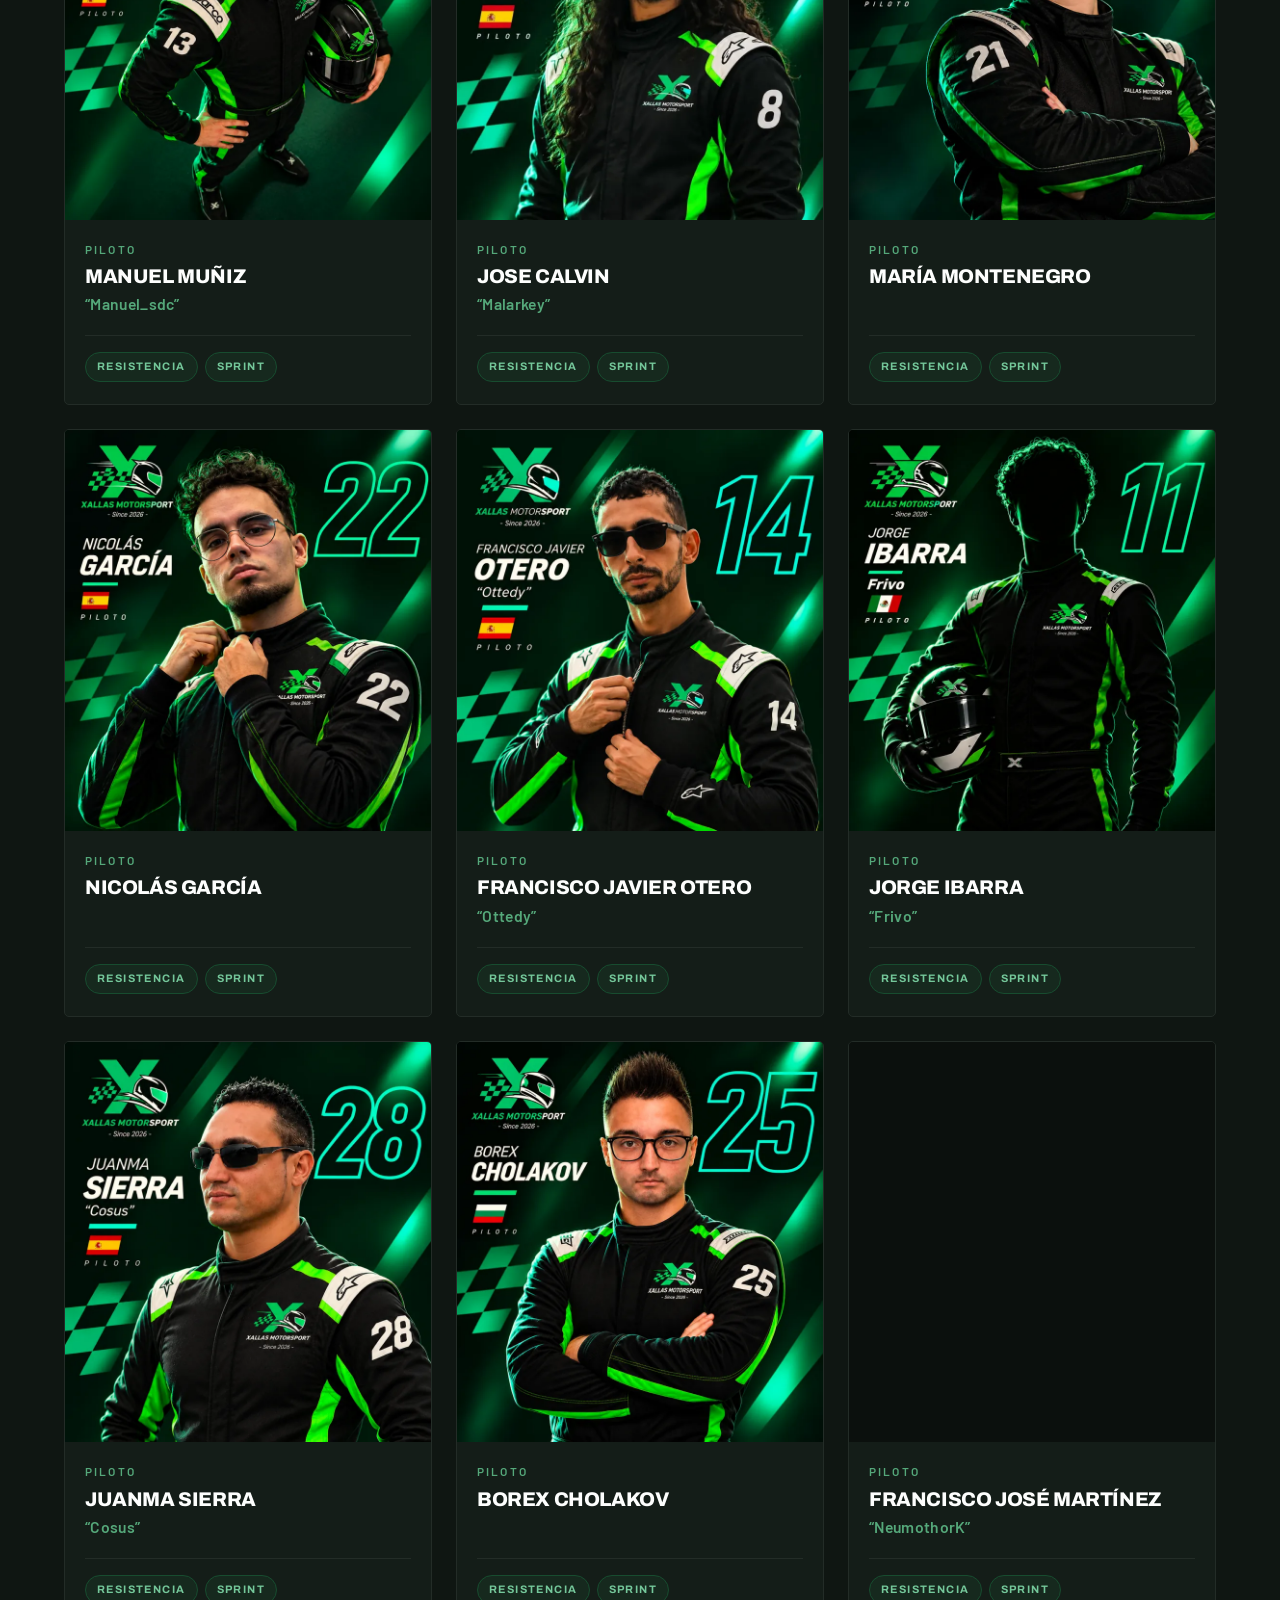
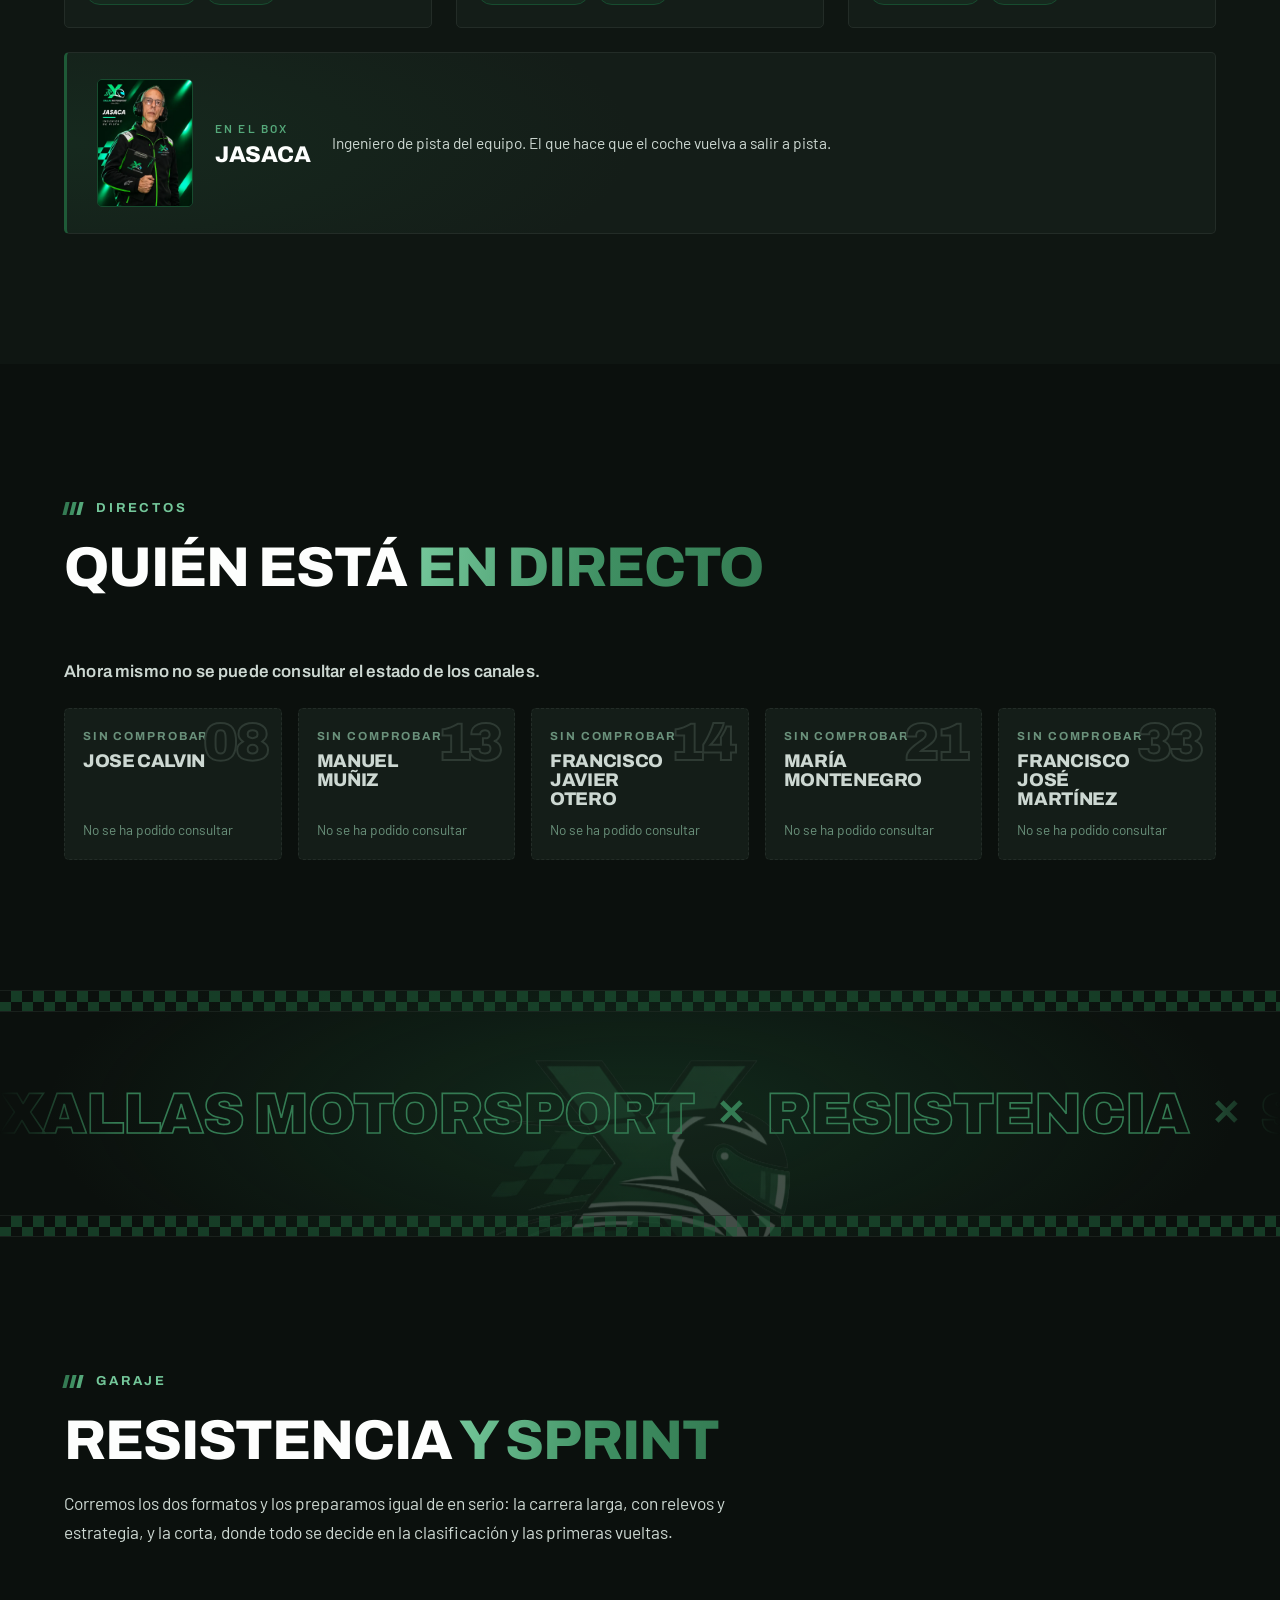
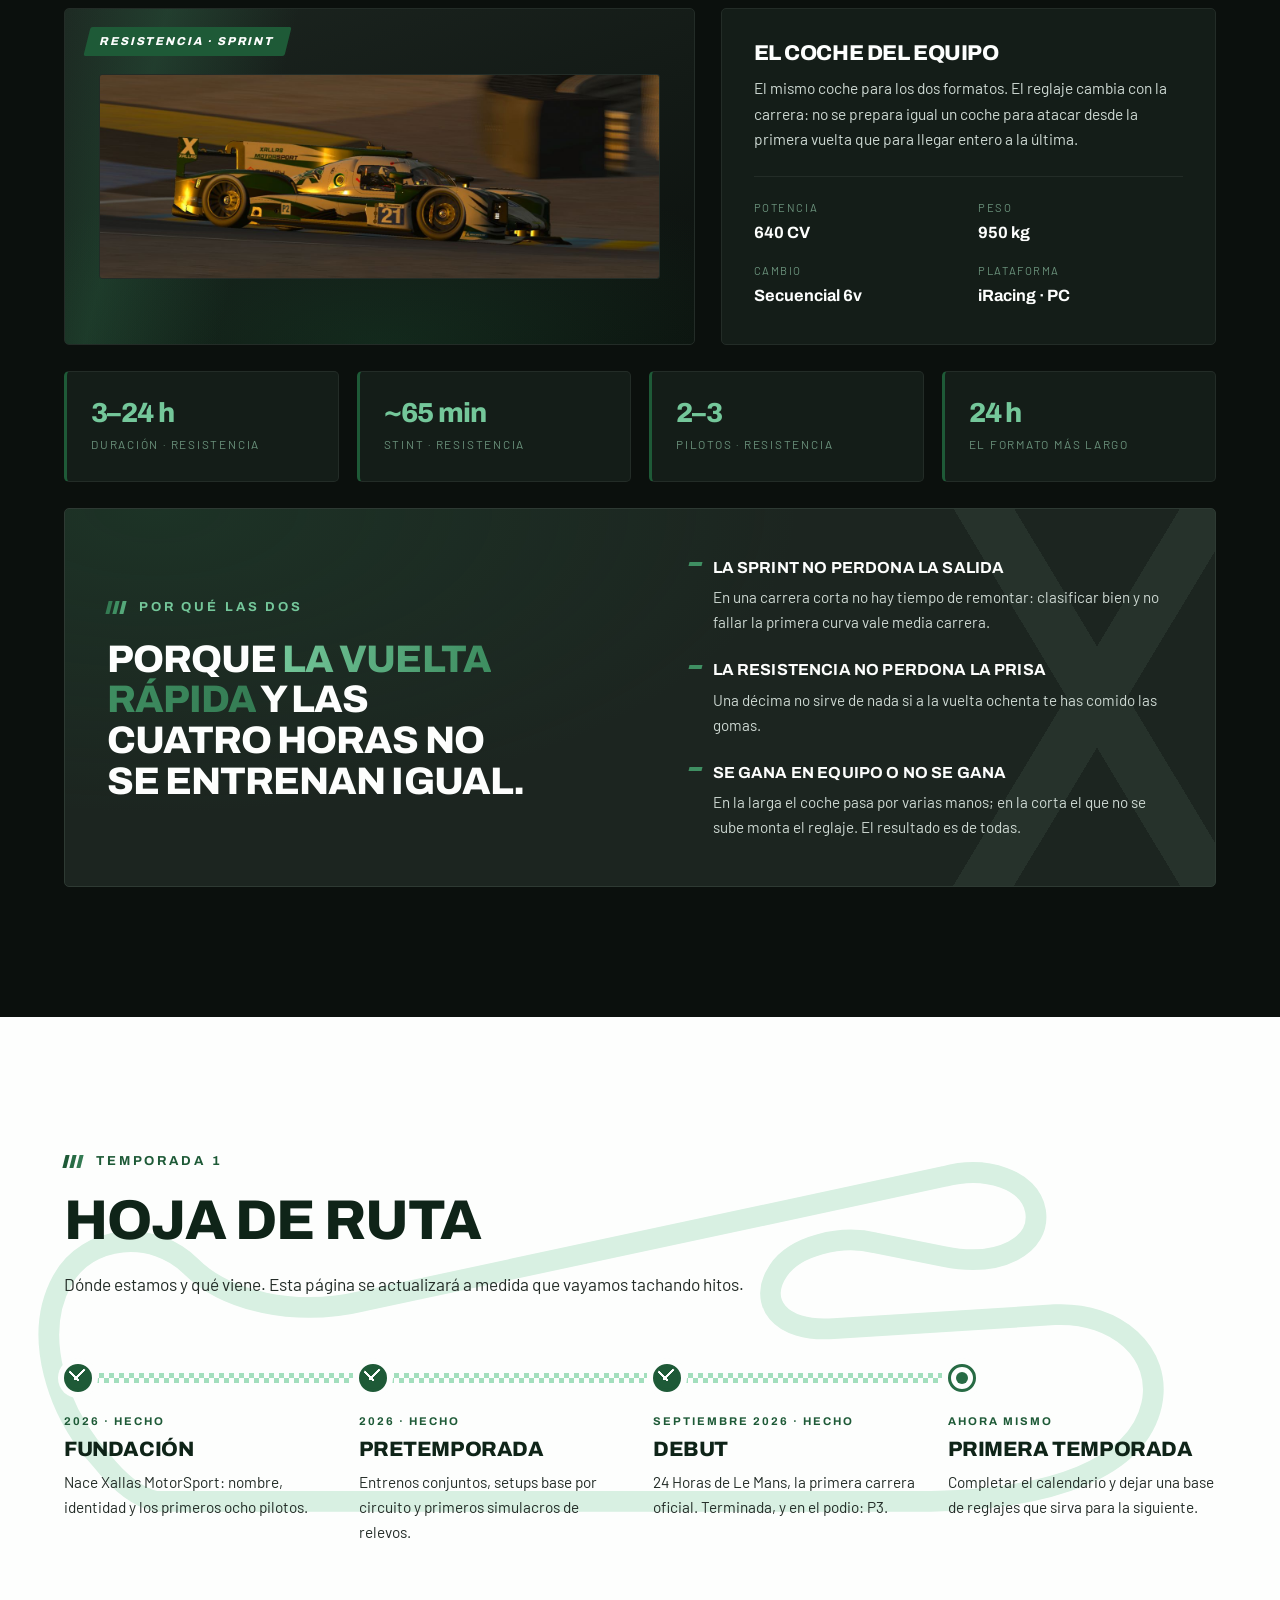
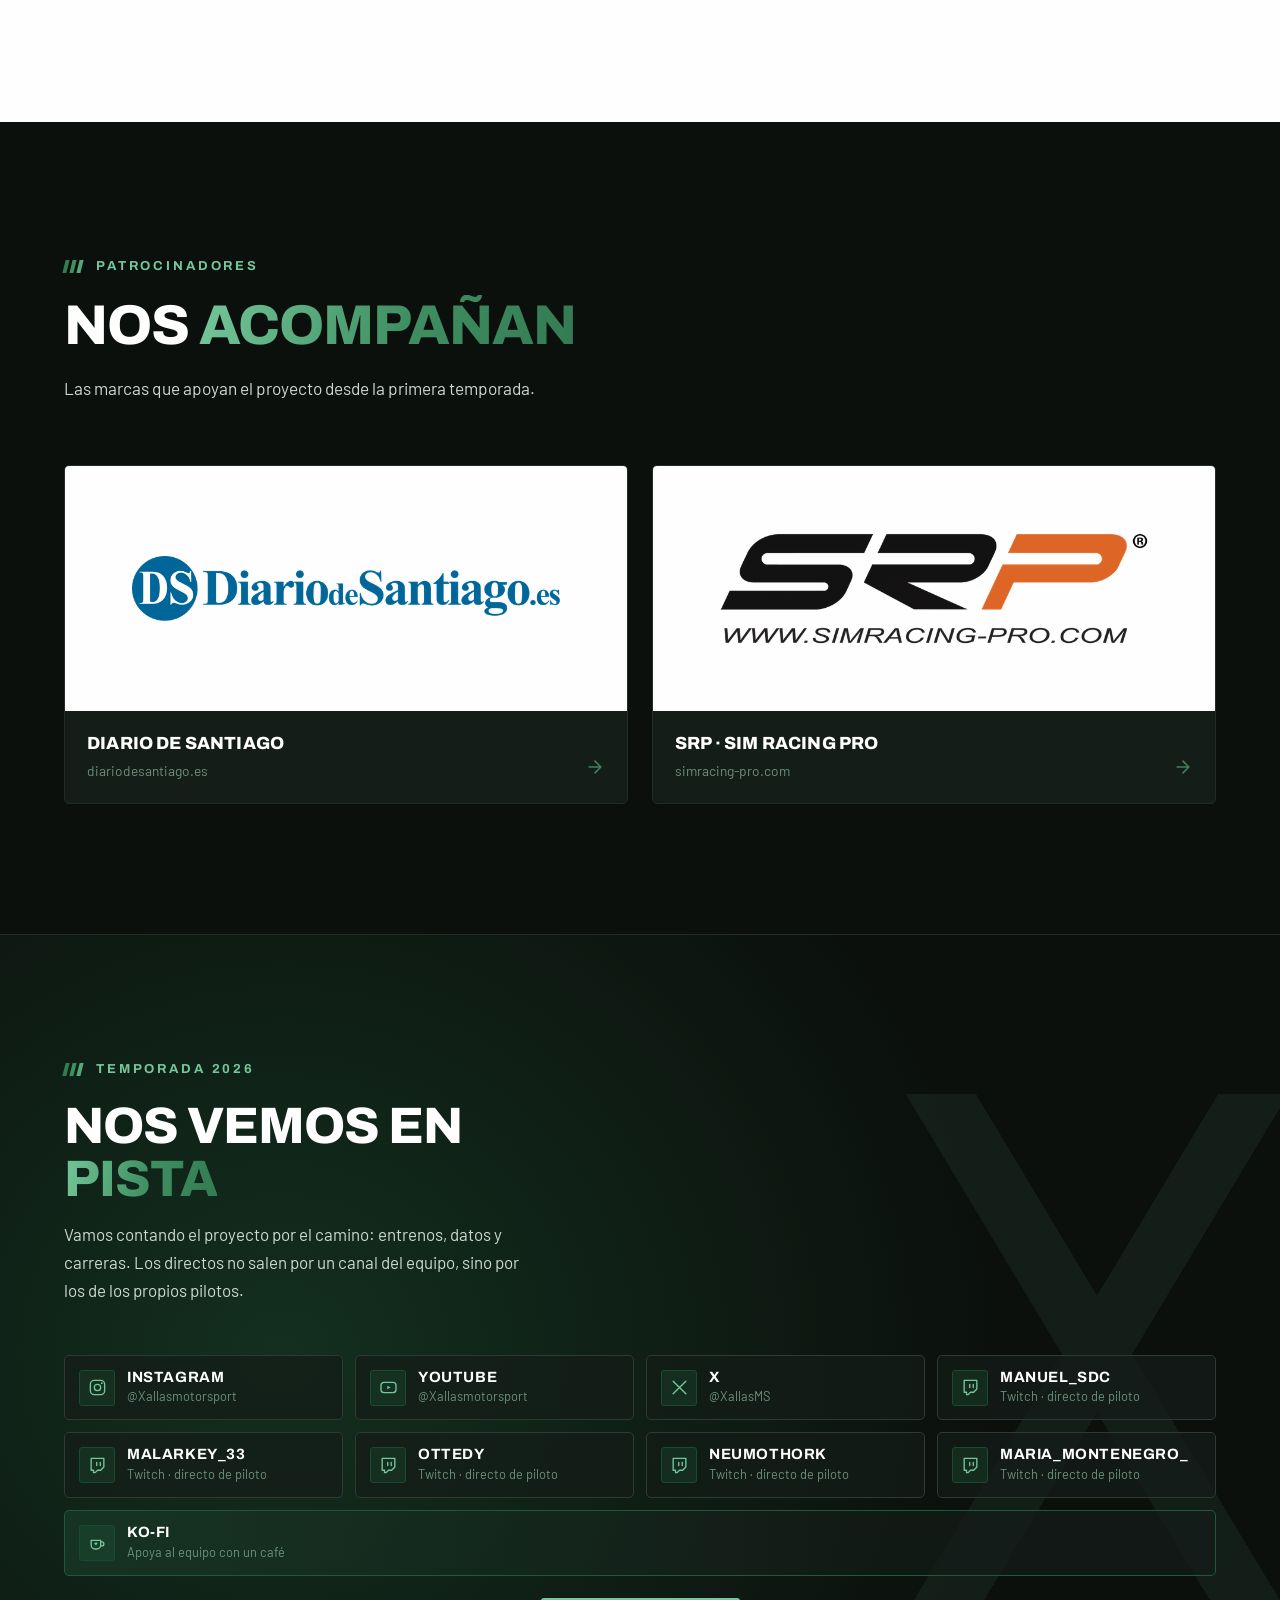
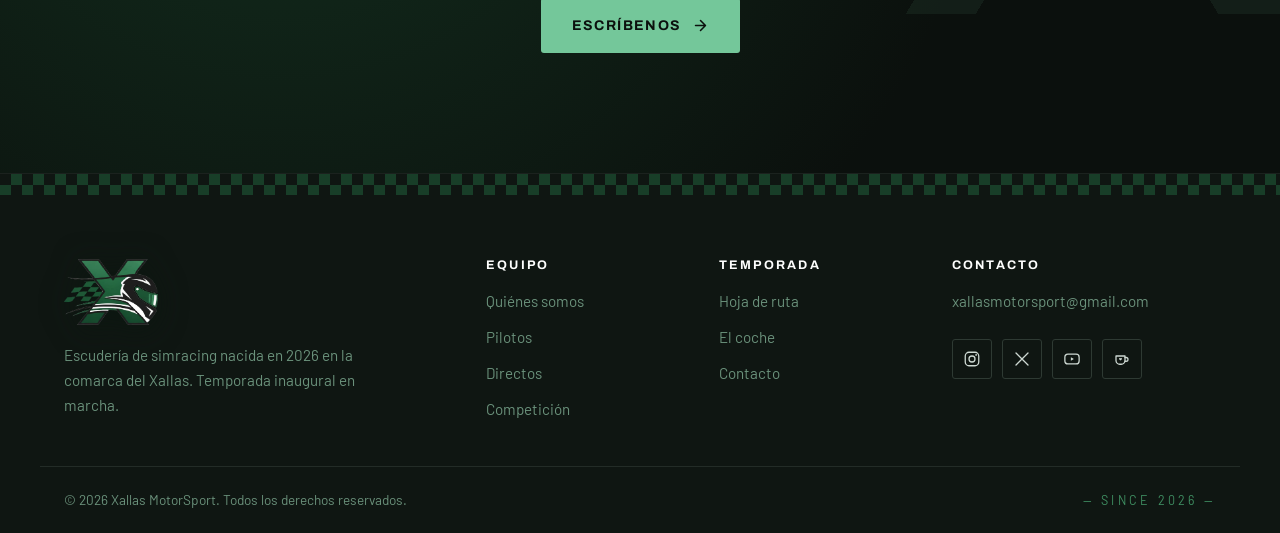
==== commit a362bb2a: "Poner las fotos de los pilotos y de Jasaca, y el enlace de Ko-fi Las tarjetas de piloto usan ya su f" ====
--- a/index.html
+++ b/index.html
@@ -103,7 +103,8 @@
   "sameAs": [
     "https://www.instagram.com/xallasmotorsport/",
     "https://x.com/XallasMS",
-    "https://www.youtube.com/@Xallasmotorsport"
+    "https://www.youtube.com/@Xallasmotorsport",
+    "https://ko-fi.com/xallasmotorsport"
   ],
   "subjectOf": [
     {
@@ -140,57 +141,67 @@
       "@type": "Person",
       "name": "Manuel Muñiz",
       "alternateName": "Manuel_sdc",
-      "jobTitle": "Piloto"
+      "jobTitle": "Piloto",
+      "image": "https://xallasmotorsport.com/assets/img/piloto-manuel-muniz.webp"
     },
     {
       "@type": "Person",
       "name": "Jose Calvin",
       "alternateName": "Malarkey",
-      "jobTitle": "Piloto"
+      "jobTitle": "Piloto",
+      "image": "https://xallasmotorsport.com/assets/img/piloto-jose-calvin.webp"
     },
     {
       "@type": "Person",
       "name": "María Montenegro",
-      "jobTitle": "Piloto"
+      "jobTitle": "Piloto",
+      "image": "https://xallasmotorsport.com/assets/img/piloto-maria-montenegro.webp"
     },
     {
       "@type": "Person",
       "name": "Nicolás García",
-      "jobTitle": "Piloto"
+      "jobTitle": "Piloto",
+      "image": "https://xallasmotorsport.com/assets/img/piloto-nicolas-garcia.webp"
     },
     {
       "@type": "Person",
       "name": "Francisco Javier Otero",
       "alternateName": "Ottedy",
-      "jobTitle": "Piloto"
+      "jobTitle": "Piloto",
+      "image": "https://xallasmotorsport.com/assets/img/piloto-francisco-javier-otero.webp"
     },
     {
       "@type": "Person",
       "name": "Jorge Ibarra",
       "alternateName": "Frivo",
-      "jobTitle": "Piloto"
+      "jobTitle": "Piloto",
+      "image": "https://xallasmotorsport.com/assets/img/piloto-jorge-ibarra.webp"
     },
     {
       "@type": "Person",
       "name": "Juanma Sierra",
       "alternateName": "Cosus",
-      "jobTitle": "Piloto"
+      "jobTitle": "Piloto",
+      "image": "https://xallasmotorsport.com/assets/img/piloto-juanma-sierra.webp"
     },
     {
       "@type": "Person",
       "name": "Borex Cholakov",
-      "jobTitle": "Piloto"
+      "jobTitle": "Piloto",
+      "image": "https://xallasmotorsport.com/assets/img/piloto-borex-cholakov.webp"
     },
     {
       "@type": "Person",
       "name": "Francisco José Martínez",
       "alternateName": "NeumothorK",
-      "jobTitle": "Piloto"
+      "jobTitle": "Piloto",
+      "image": "https://xallasmotorsport.com/assets/img/piloto-francisco-jose-martinez.webp"
     },
     {
       "@type": "Person",
       "name": "Jasaca",
-      "jobTitle": "Mecánico"
+      "jobTitle": "Ingeniero de pista",
+      "image": "https://xallasmotorsport.com/assets/img/box-jasaca.webp"
     }
   ]
 }
@@ -701,8 +712,11 @@
 <!-- Los nueve pilotos y sus dorsales son los definitivos (los ocho fundadores
      y el 33, que se sumó después).
      Si se abre una plaza nueva, basta con añadir la clase .driver--tbd a la
-     tarjeta para que se vea claramente como pendiente. Para añadir foto, sustituir el bloque .driver__photo por una
-     <img> manteniendo la misma proporción. -->
+     tarjeta para que se vea claramente como pendiente.
+     Las fotos son las tarjetas de cada piloto (ya traen nombre, dorsal y
+     bandera), recortadas a 760×832 desde arriba y en assets/img/piloto-*.webp.
+     Un piloto sin foto usa el marcador: .driver__photo con dorsal, cuadros y
+     casco (ver el historial de git para el bloque). -->
 <section class="section section--alt" id="pilotos">
   <div class="wrap">
     <div class="section__head section__head--row">
@@ -717,10 +731,8 @@
 
     <div class="drivers">
       <article class="driver reveal">
-        <div class="driver__photo">
-          <span class="driver__num" aria-hidden="true">13</span>
-          <div class="driver__checker" aria-hidden="true"></div>
-          <svg class="driver__silhouette" viewBox="0 0 120 120" aria-hidden="true"><use href="#i-helmet"/></svg>
+        <div class="driver__photo driver__photo--foto">
+          <img src="assets/img/piloto-manuel-muniz.webp" width="760" height="832" alt="Manuel Muñiz, dorsal 13, con el mono de Xallas MotorSport." loading="lazy" decoding="async">
         </div>
         <div class="driver__body">
           <p class="driver__role">Piloto</p>
@@ -731,10 +743,8 @@
       </article>
 
       <article class="driver reveal" style="--d:60ms">
-        <div class="driver__photo">
-          <span class="driver__num" aria-hidden="true">08</span>
-          <div class="driver__checker" aria-hidden="true"></div>
-          <svg class="driver__silhouette" viewBox="0 0 120 120" aria-hidden="true"><use href="#i-helmet"/></svg>
+        <div class="driver__photo driver__photo--foto">
+          <img src="assets/img/piloto-jose-calvin.webp" width="760" height="832" alt="Jose Calvin, dorsal 8, con el mono de Xallas MotorSport." loading="lazy" decoding="async">
         </div>
         <div class="driver__body">
           <p class="driver__role">Piloto</p>
@@ -745,10 +755,8 @@
       </article>
 
       <article class="driver reveal" style="--d:120ms">
-        <div class="driver__photo">
-          <span class="driver__num" aria-hidden="true">21</span>
-          <div class="driver__checker" aria-hidden="true"></div>
-          <svg class="driver__silhouette" viewBox="0 0 120 120" aria-hidden="true"><use href="#i-helmet"/></svg>
+        <div class="driver__photo driver__photo--foto">
+          <img src="assets/img/piloto-maria-montenegro.webp" width="760" height="832" alt="María Montenegro, dorsal 21, con el mono de Xallas MotorSport." loading="lazy" decoding="async">
         </div>
         <div class="driver__body">
           <p class="driver__role">Piloto</p>
@@ -758,10 +766,8 @@
       </article>
 
       <article class="driver reveal">
-        <div class="driver__photo">
-          <span class="driver__num" aria-hidden="true">22</span>
-          <div class="driver__checker" aria-hidden="true"></div>
-          <svg class="driver__silhouette" viewBox="0 0 120 120" aria-hidden="true"><use href="#i-helmet"/></svg>
+        <div class="driver__photo driver__photo--foto">
+          <img src="assets/img/piloto-nicolas-garcia.webp" width="760" height="832" alt="Nicolás García, dorsal 22, con el mono de Xallas MotorSport." loading="lazy" decoding="async">
         </div>
         <div class="driver__body">
           <p class="driver__role">Piloto</p>
@@ -771,10 +777,8 @@
       </article>
 
       <article class="driver reveal" style="--d:60ms">
-        <div class="driver__photo">
-          <span class="driver__num" aria-hidden="true">14</span>
-          <div class="driver__checker" aria-hidden="true"></div>
-          <svg class="driver__silhouette" viewBox="0 0 120 120" aria-hidden="true"><use href="#i-helmet"/></svg>
+        <div class="driver__photo driver__photo--foto">
+          <img src="assets/img/piloto-francisco-javier-otero.webp" width="760" height="832" alt="Francisco Javier Otero, dorsal 14, con el mono de Xallas MotorSport." loading="lazy" decoding="async">
         </div>
         <div class="driver__body">
           <p class="driver__role">Piloto</p>
@@ -785,10 +789,8 @@
       </article>
 
       <article class="driver reveal" style="--d:120ms">
-        <div class="driver__photo">
-          <span class="driver__num" aria-hidden="true">11</span>
-          <div class="driver__checker" aria-hidden="true"></div>
-          <svg class="driver__silhouette" viewBox="0 0 120 120" aria-hidden="true"><use href="#i-helmet"/></svg>
+        <div class="driver__photo driver__photo--foto">
+          <img src="assets/img/piloto-jorge-ibarra.webp" width="760" height="832" alt="Jorge Ibarra, dorsal 11, con el mono de Xallas MotorSport." loading="lazy" decoding="async">
         </div>
         <div class="driver__body">
           <p class="driver__role">Piloto</p>
@@ -799,10 +801,8 @@
       </article>
 
       <article class="driver reveal">
-        <div class="driver__photo">
-          <span class="driver__num" aria-hidden="true">28</span>
-          <div class="driver__checker" aria-hidden="true"></div>
-          <svg class="driver__silhouette" viewBox="0 0 120 120" aria-hidden="true"><use href="#i-helmet"/></svg>
+        <div class="driver__photo driver__photo--foto">
+          <img src="assets/img/piloto-juanma-sierra.webp" width="760" height="832" alt="Juanma Sierra, dorsal 28, con el mono de Xallas MotorSport." loading="lazy" decoding="async">
         </div>
         <div class="driver__body">
           <p class="driver__role">Piloto</p>
@@ -813,10 +813,8 @@
       </article>
 
       <article class="driver reveal" style="--d:60ms">
-        <div class="driver__photo">
-          <span class="driver__num" aria-hidden="true">25</span>
-          <div class="driver__checker" aria-hidden="true"></div>
-          <svg class="driver__silhouette" viewBox="0 0 120 120" aria-hidden="true"><use href="#i-helmet"/></svg>
+        <div class="driver__photo driver__photo--foto">
+          <img src="assets/img/piloto-borex-cholakov.webp" width="760" height="832" alt="Borex Cholakov, dorsal 25, con el mono de Xallas MotorSport." loading="lazy" decoding="async">
         </div>
         <div class="driver__body">
           <p class="driver__role">Piloto</p>
@@ -826,10 +824,8 @@
       </article>
 
       <article class="driver reveal" style="--d:120ms">
-        <div class="driver__photo">
-          <span class="driver__num" aria-hidden="true">33</span>
-          <div class="driver__checker" aria-hidden="true"></div>
-          <svg class="driver__silhouette" viewBox="0 0 120 120" aria-hidden="true"><use href="#i-helmet"/></svg>
+        <div class="driver__photo driver__photo--foto">
+          <img src="assets/img/piloto-francisco-jose-martinez.webp" width="760" height="832" alt="Francisco José Martínez, dorsal 33, con el mono de Xallas MotorSport." loading="lazy" decoding="async">
         </div>
         <div class="driver__body">
           <p class="driver__role">Piloto</p>
@@ -843,14 +839,13 @@
 
     <!-- El box: no son pilotos, así que no van en la rejilla de arriba -->
     <div class="crew reveal">
-      <div class="crew__icono" aria-hidden="true">
-        <svg viewBox="0 0 24 24"><path d="M15.5 3.5a5 5 0 0 0-4.6 6.9L3.8 17.5a2 2 0 0 0 2.8 2.8l7.1-7.1a5 5 0 0 0 6.2-6.4l-2.9 2.9-2.6-.7-.7-2.6 2.8-2.9Z"/></svg>
-      </div>
+      <img class="crew__foto" src="assets/img/box-jasaca.webp" width="480" height="640"
+           alt="Jasaca, ingeniero de pista, con cascos de radio y el uniforme de Xallas MotorSport." loading="lazy" decoding="async">
       <div class="crew__texto">
         <p class="crew__rol">En el box</p>
         <h3 class="crew__nombre">Jasaca</h3>
       </div>
-      <p class="crew__desc">Mecánico del equipo. El que hace que el coche vuelva a salir a pista.</p>
+      <p class="crew__desc">Ingeniero de pista del equipo. El que hace que el coche vuelva a salir a pista.</p>
     </div>
   </div>
 </section>
@@ -1216,6 +1211,16 @@
         <svg class="follow__go" viewBox="0 0 24 24" aria-hidden="true"><path d="M5 12h13M12 5l7 7-7 7"/></svg>
       </a>
 
+      <!-- Ko-fi va aparte y a todo el ancho: no es una red más, es la forma
+           de apoyar al equipo, y así los ocho de arriba siguen cuadrando -->
+      <a class="follow__item follow__item--apoyo" href="https://ko-fi.com/xallasmotorsport" target="_blank" rel="noopener">
+        <span class="follow__icon" aria-hidden="true">
+          <svg viewBox="0 0 24 24"><path d="M4 8h12v6a5 5 0 0 1-5 5H9a5 5 0 0 1-5-5z"/><path d="M16 10h1.5a2.5 2.5 0 0 1 0 5H16"/><path d="M10 11.3c-.6-.9-2-.6-2 .5 0 1 2 2.3 2 2.3s2-1.3 2-2.3c0-1.1-1.4-1.4-2-.5z" class="fill"/></svg>
+        </span>
+        <span class="follow__text"><b>Ko-fi</b><small>Apoya al equipo con un café</small></span>
+        <svg class="follow__go" viewBox="0 0 24 24" aria-hidden="true"><path d="M5 12h13M12 5l7 7-7 7"/></svg>
+      </a>
+
       <a class="btn btn--accent follow__mail" href="mailto:xallasmotorsport@gmail.com">
         Escríbenos
         <svg viewBox="0 0 24 24" aria-hidden="true"><path d="M5 12h13M12 5l7 7-7 7"/></svg>
@@ -1260,6 +1265,7 @@
         <a href="https://www.instagram.com/xallasmotorsport/" target="_blank" rel="noopener" aria-label="Instagram"><svg viewBox="0 0 24 24"><rect x="3" y="3" width="18" height="18" rx="5"/><circle cx="12" cy="12" r="4"/><circle cx="17.5" cy="6.5" r="1.2" class="dot"/></svg></a>
         <a href="https://x.com/XallasMS" target="_blank" rel="noopener" aria-label="X"><svg viewBox="0 0 24 24"><path d="M4 4l16 16M20 4L4 20"/></svg></a>
         <a href="https://www.youtube.com/@Xallasmotorsport" target="_blank" rel="noopener" aria-label="YouTube"><svg viewBox="0 0 24 24"><rect x="2.5" y="5.5" width="19" height="13" rx="4"/><path d="M10.5 9.8v4.4l4-2.2z" class="fill"/></svg></a>
+        <a href="https://ko-fi.com/xallasmotorsport" target="_blank" rel="noopener" aria-label="Ko-fi"><svg viewBox="0 0 24 24"><path d="M4 8h12v6a5 5 0 0 1-5 5H9a5 5 0 0 1-5-5z"/><path d="M16 10h1.5a2.5 2.5 0 0 1 0 5H16"/><path d="M10 11.3c-.6-.9-2-.6-2 .5 0 1 2 2.3 2 2.3s2-1.3 2-2.3c0-1.1-1.4-1.4-2-.5z" class="fill"/></svg></a>
       </div>
     </div>
   </div>
--- a/assets/css/styles.css
+++ b/assets/css/styles.css
@@ -905,6 +905,18 @@
   transition: opacity .45s var(--ease);
 }
 .driver:hover .driver__photo::before { opacity: .13; }
+/* Con foto: la tarjeta del piloto ya trae dorsal, nombre y bandera, así que
+   va entera (sin aspa, cuadros ni casco) y en su propia proporción */
+.driver__photo--foto { aspect-ratio: 760 / 832; background: var(--ink-950); }
+.driver__photo--foto::before { content: none; }
+.driver__photo--foto img {
+  display: block;
+  width: 100%; height: 100%;
+  object-fit: cover;
+  object-position: top;
+  transition: transform .6s var(--ease);
+}
+.driver:hover .driver__photo--foto img { transform: scale(1.04); }
 .driver__checker {
   position: absolute;
   inset: auto 0 0 0;
@@ -1078,22 +1090,14 @@
 }
 .crew:hover { transform: translateX(4px); border-left-color: var(--green-300); }
 
-.crew__icono {
-  display: grid;
-  place-items: center;
-  width: 54px; height: 54px;
+.crew__foto {
+  width: 96px; height: 128px;
   flex-shrink: 0;
-  background: rgba(30, 90, 55, .22);
+  object-fit: cover;
+  object-position: top;
   border: 1px solid var(--green-800);
   border-radius: var(--r-md);
 }
-.crew__icono svg {
-  width: 26px; height: 26px;
-  fill: none; stroke: var(--green-200); stroke-width: 1.7;
-  stroke-linecap: round; stroke-linejoin: round;
-  transition: transform .45s var(--ease);
-}
-.crew:hover .crew__icono svg { transform: rotate(-18deg); }
 
 .crew__texto { display: flex; flex-direction: column; }
 .crew__rol {
@@ -2169,6 +2173,11 @@
 }
 .follow__item:hover .follow__go { transform: translateX(4px); opacity: 1; }
 
+.follow__item--apoyo {
+  grid-column: 1 / -1;
+  border-color: var(--green-700);
+  background-image: linear-gradient(90deg, rgba(30, 90, 55, .35) 0%, transparent 70%);
+}
 .follow__mail { grid-column: 1 / -1; justify-self: center; margin-top: 10px; justify-content: center; }
 
 /* ── 17. FOOTER ─────────────────────────────────────────────────────────── */
